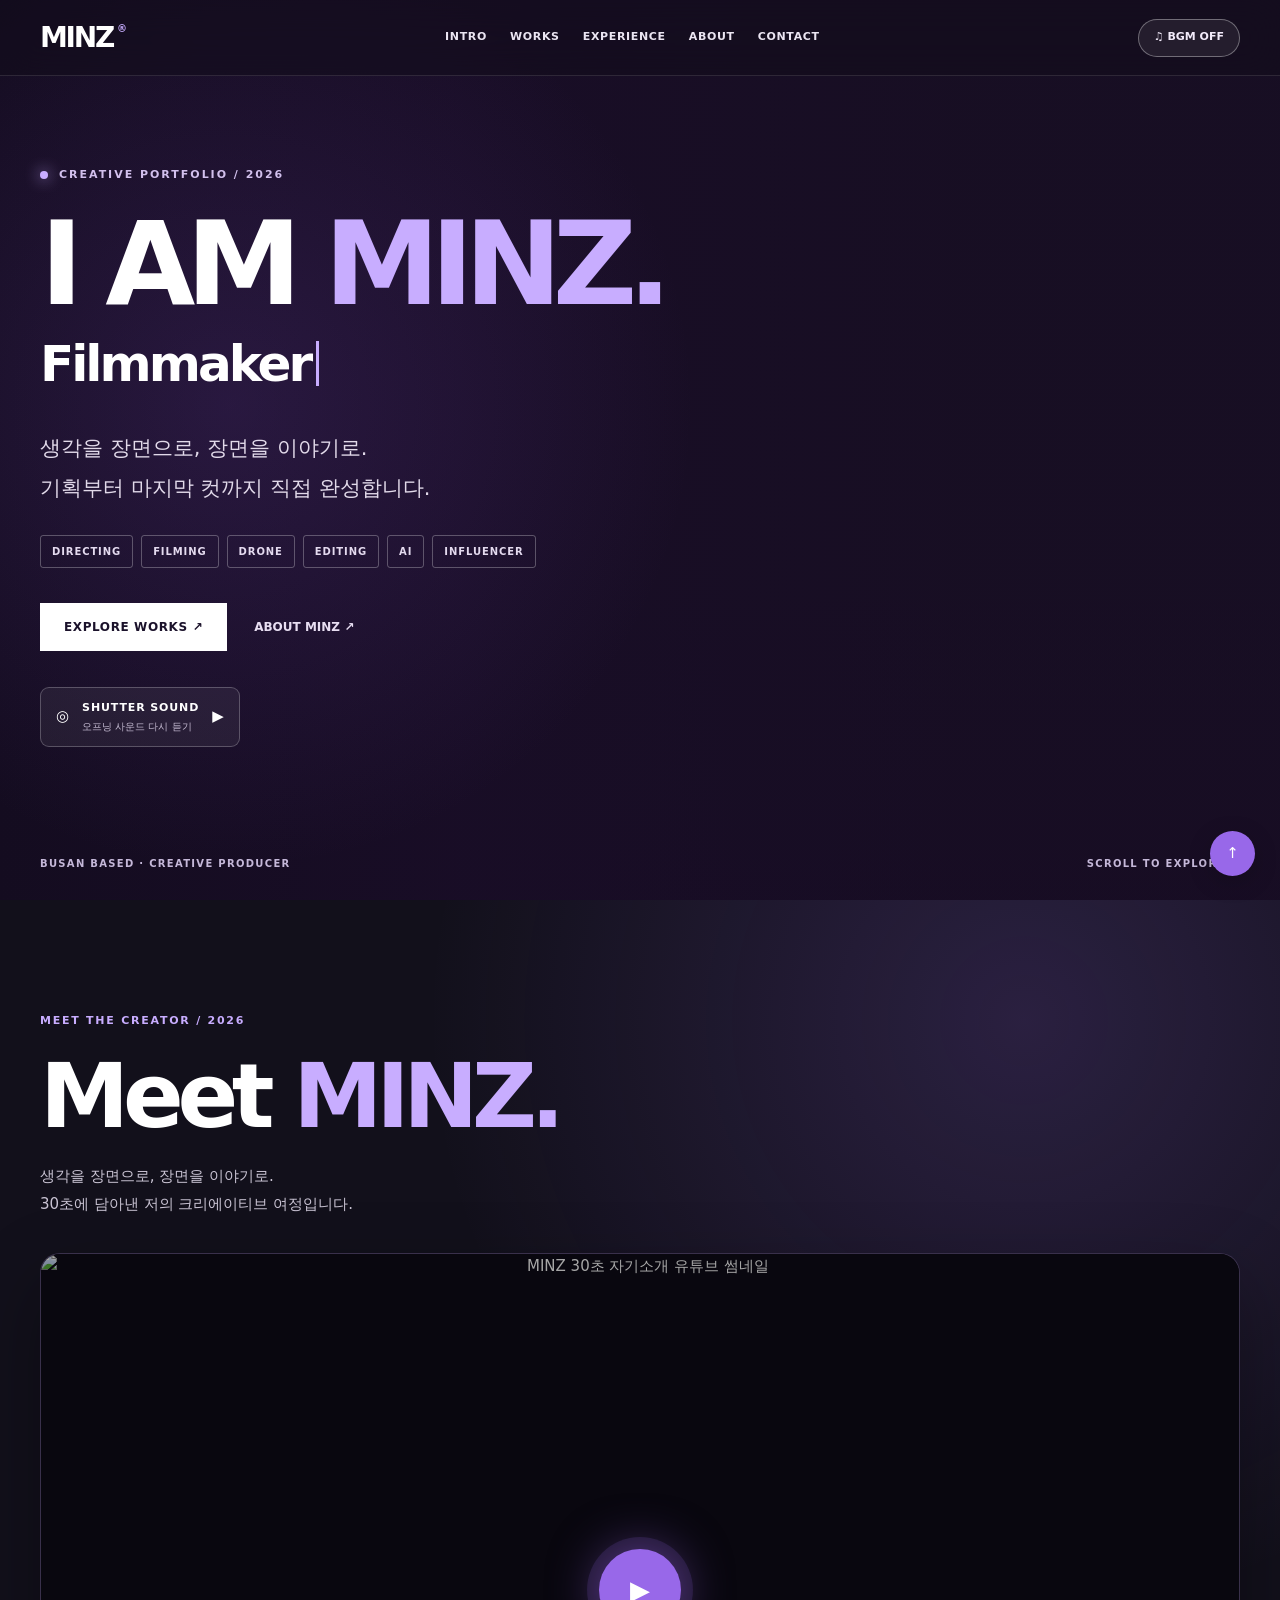
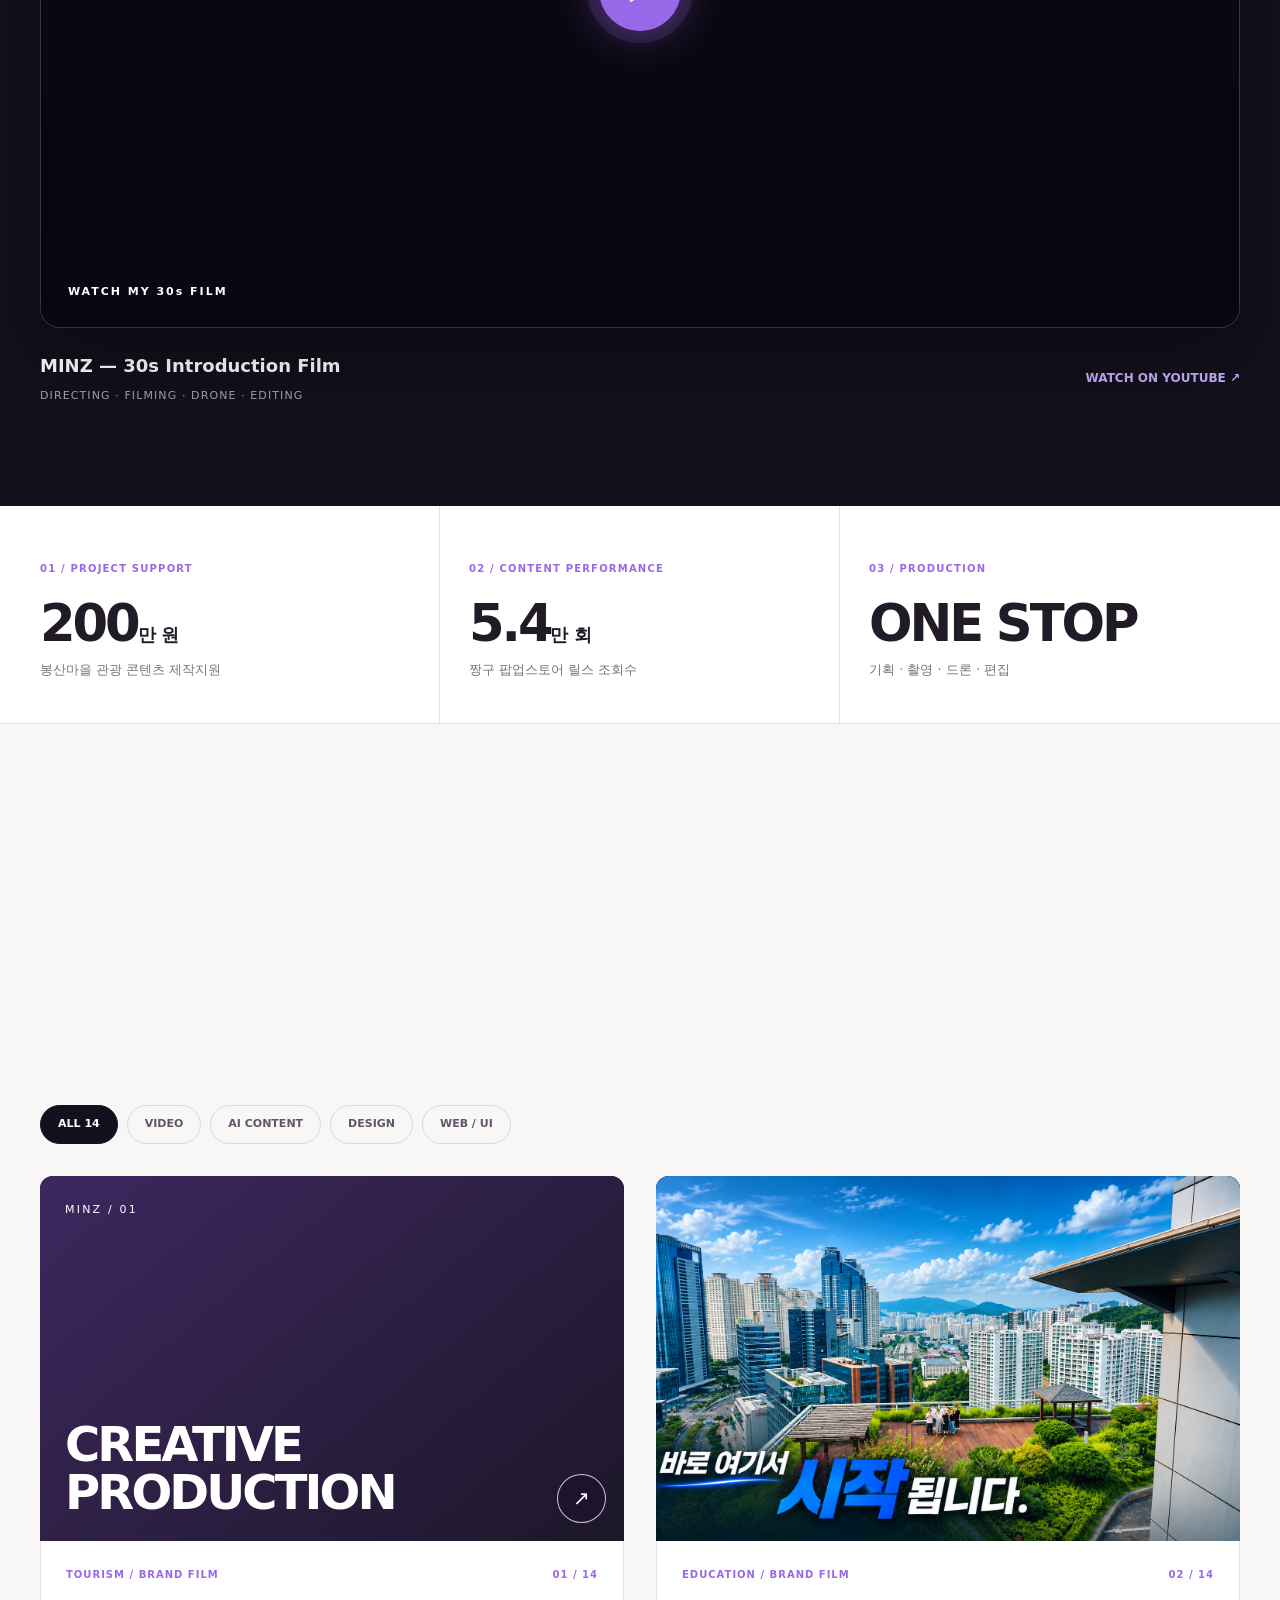
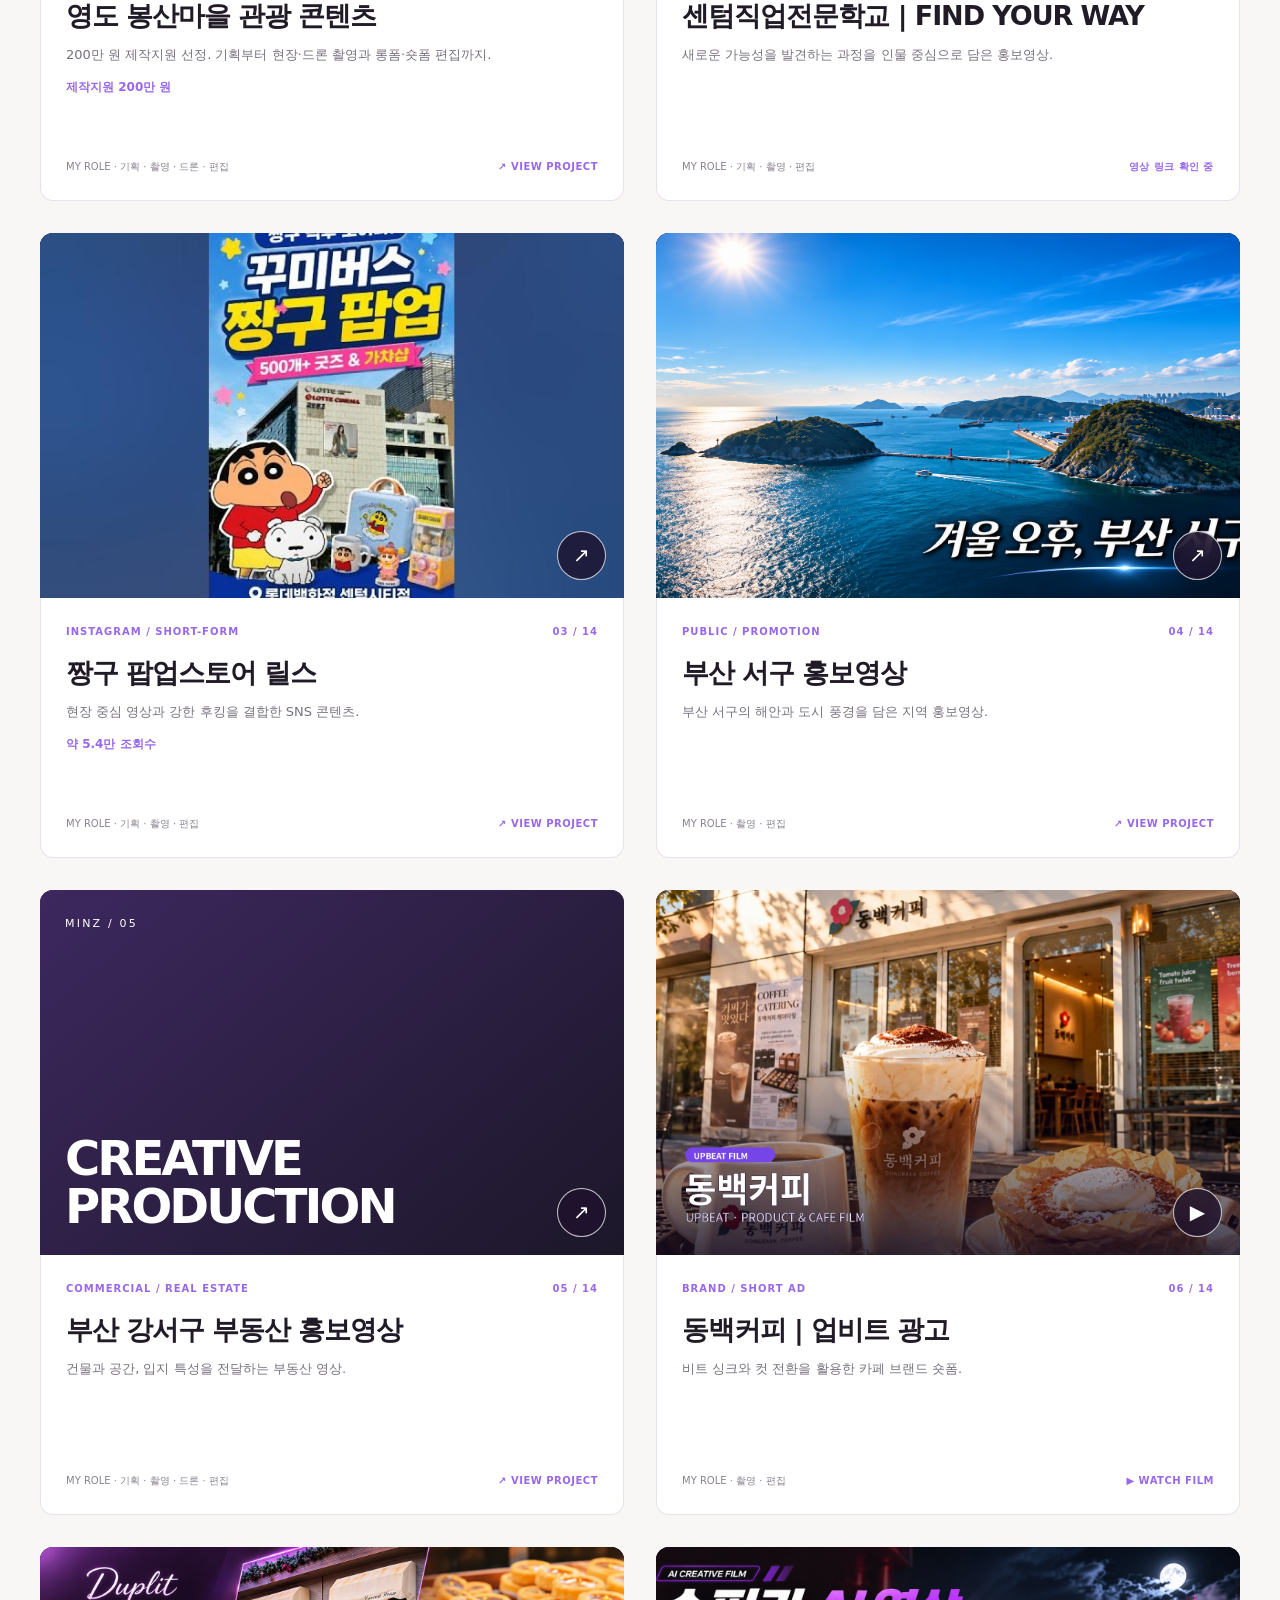
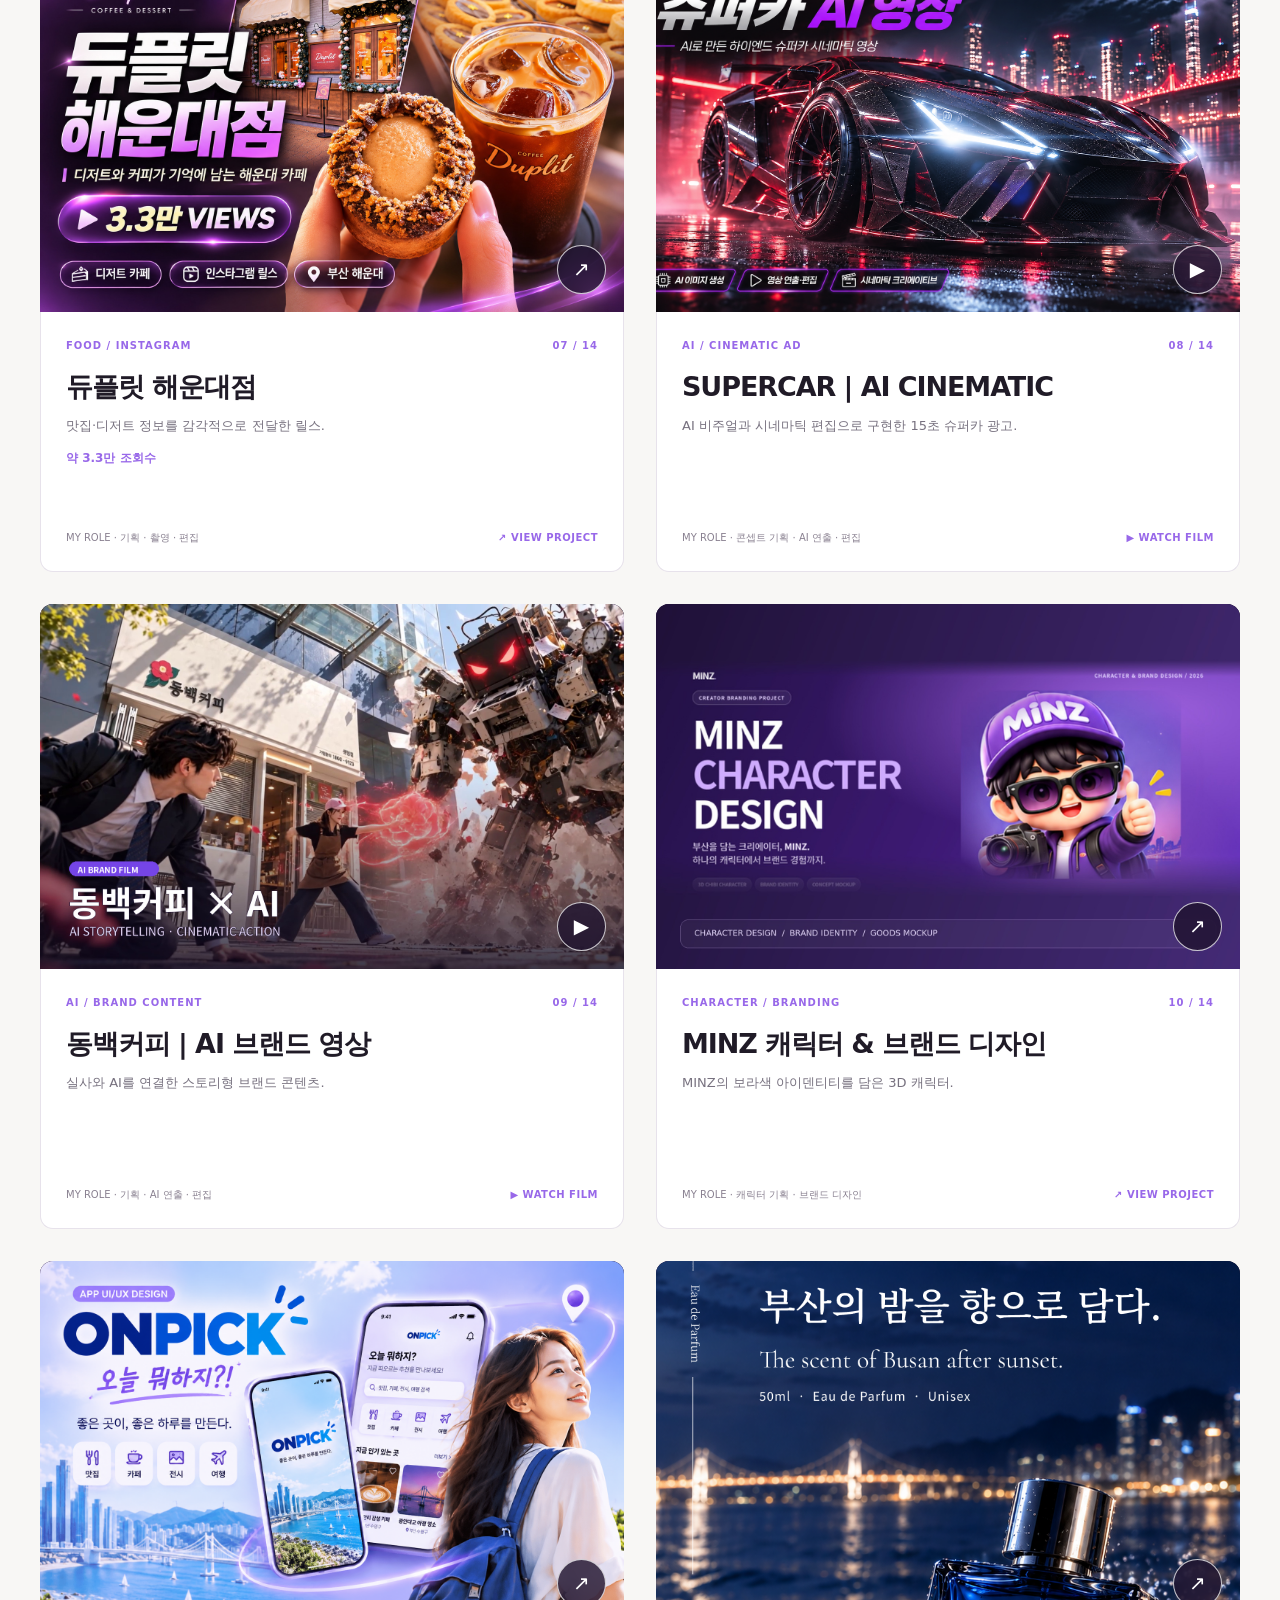
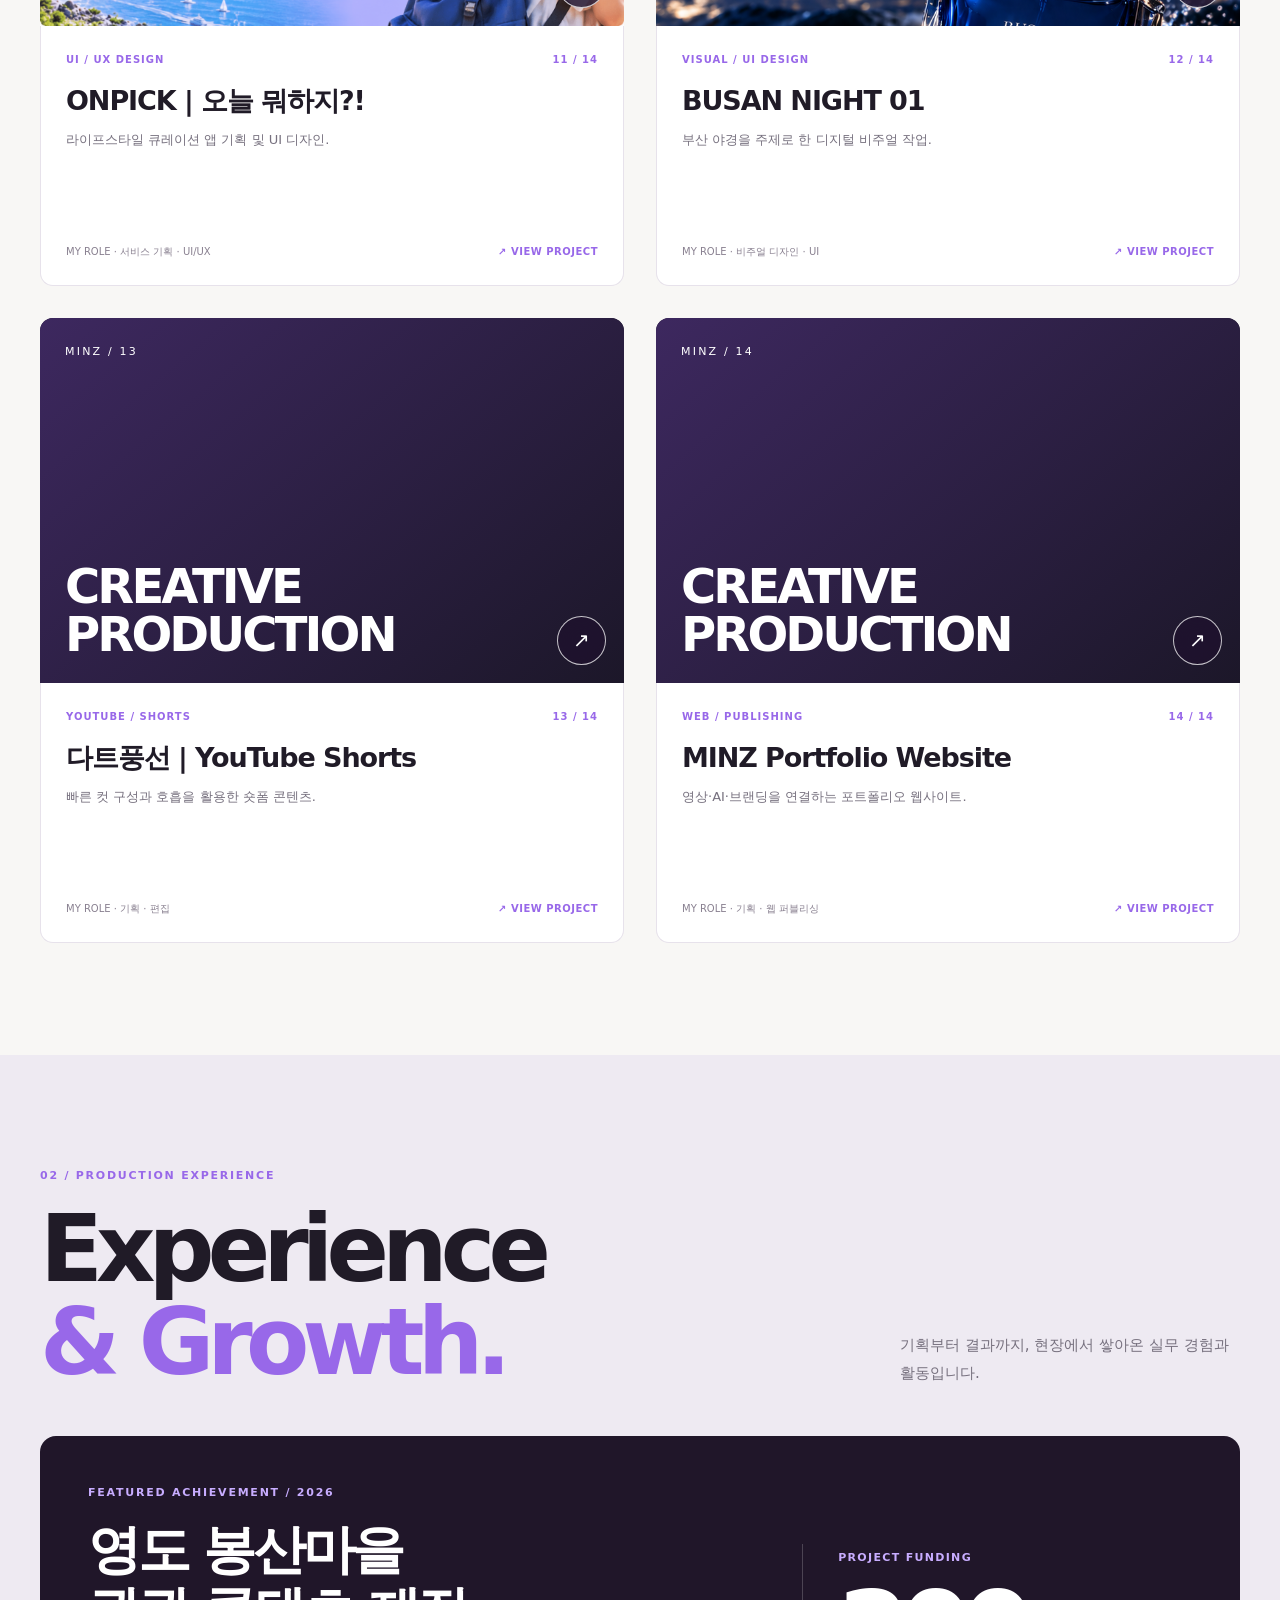
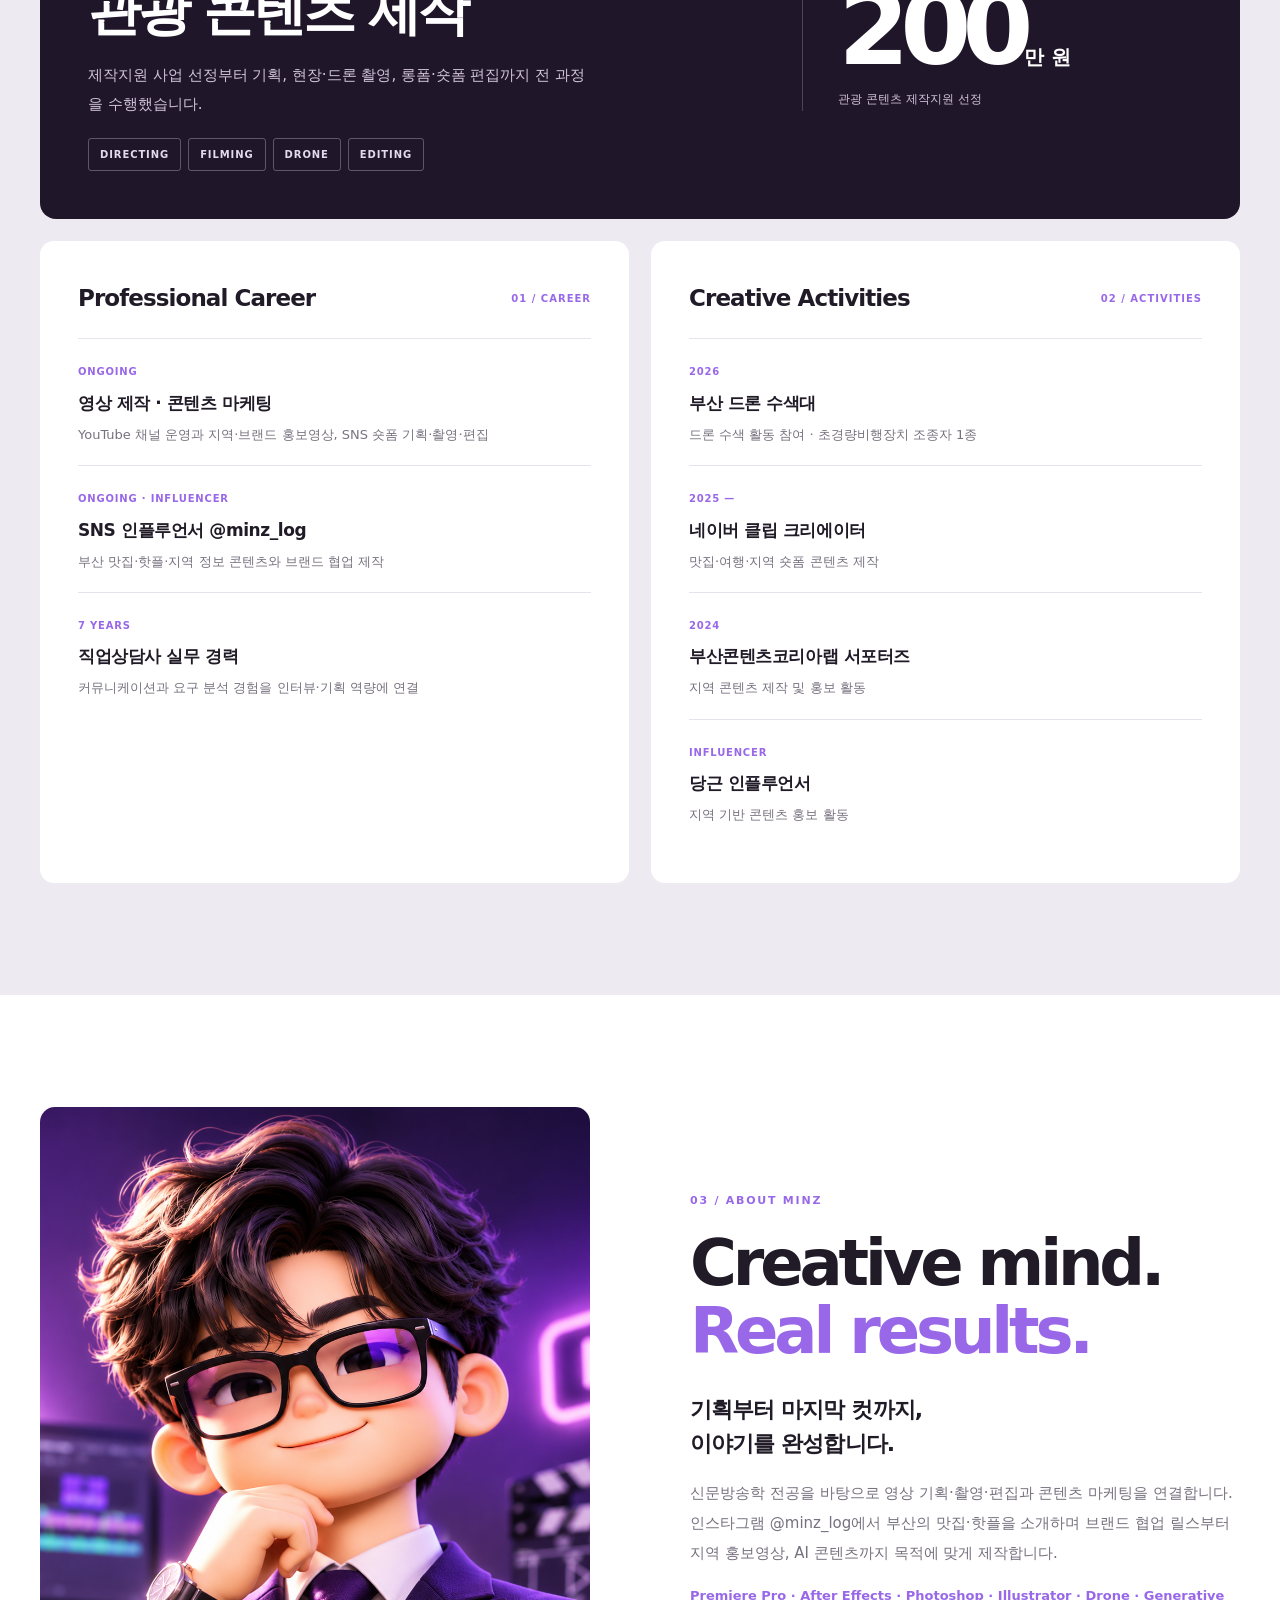
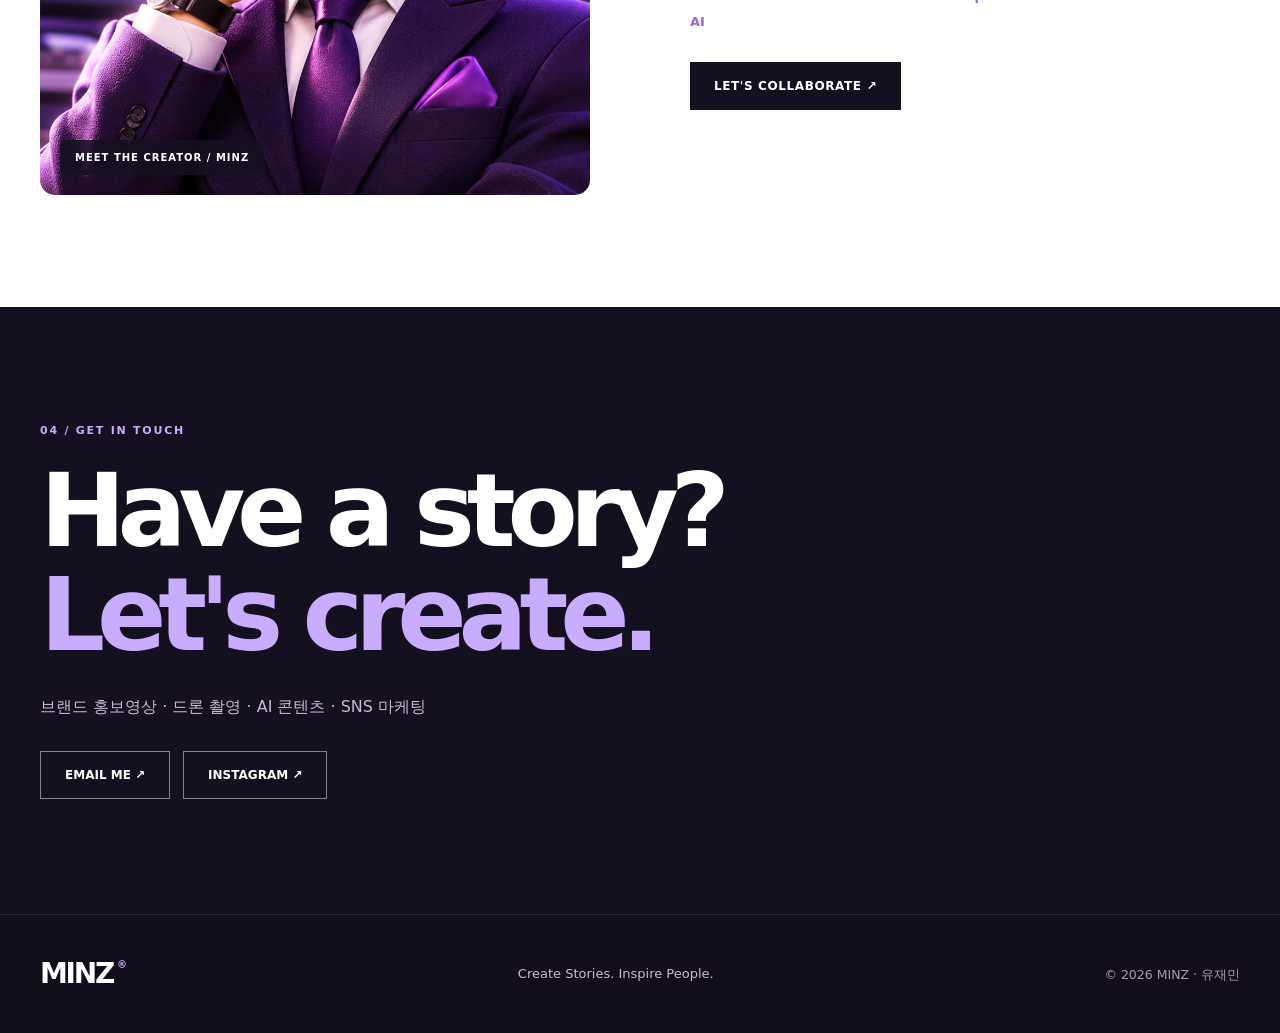
==== index.html @ a6552cdf "up" ====
<!doctype html>
<html lang="ko">
<head>
  <meta charset="utf-8">
  <meta name="viewport" content="width=device-width,initial-scale=1">
  <meta name="theme-color" content="#15101f">
  <meta name="description" content="MINZ 유재민 | 영상 기획·촬영·드론·편집·AI·콘텐츠 마케팅 포트폴리오">
  <meta property="og:title" content="MINZ | Creative Portfolio">
  <meta property="og:description" content="Create Stories. Inspire People. 영상 크리에이터 MINZ의 작품과 경험">
  <title>MINZ | Creative Portfolio</title>
  <link rel="icon" href="assets/img/lastfavicon.png">
  <link rel="preconnect" href="https://cdn.jsdelivr.net">
  <link rel="stylesheet" href="https://cdn.jsdelivr.net/gh/orioncactus/pretendard/dist/web/variable/pretendardvariable.css">
  <link rel="stylesheet" href="assets/css/main.css?v=20261117-3">
</head>
<body>
  <header class="header" id="header">
    <div class="container nav-layout">
      <a href="#home" class="logo" aria-label="MINZ 홈">MINZ<span>®</span></a>
      <nav class="nav" id="nav" aria-label="주 메뉴">
        <a href="#minz-intro">INTRO</a><a href="#works">WORKS</a><a href="#experience">EXPERIENCE</a><a href="#about">ABOUT</a><a href="#contact">CONTACT</a>
      </nav>
      <div class="header-actions">
        <button class="bgm-btn" id="bgmBtn" type="button" aria-pressed="false">♫ BGM OFF</button>
        <button class="menu-btn" id="menuBtn" aria-controls="nav" aria-expanded="false" aria-label="메뉴 열기" type="button">☰</button>
      </div>
    </div>
  </header>
  <audio id="siteBgm" src="assets/audio/focus-click.mp3" loop preload="none"></audio>
  <div id="toast" class="toast" role="status" aria-live="polite"></div>
  <main>
    <section id="home" class="hero">
      <video class="hero-video" id="heroVideo" autoplay muted loop playsinline preload="metadata" aria-hidden="true"><source src="assets/img/MINZ_hero_shutter.mp4" type="video/mp4"></video>
      <div class="hero-overlay" aria-hidden="true"></div>
      <div class="container hero-layout">
        <div class="hero-content">
          <p class="hero-kicker"><span class="signal-dot"></span> CREATIVE PORTFOLIO / 2026</p>
          <h1 class="hero-title">I AM <em>MINZ.</em><span class="typing-line"><span id="typingText">Creator.</span><span class="cursor" aria-hidden="true"></span></span></h1>
          <p class="hero-description">생각을 장면으로, 장면을 이야기로.<br>기획부터 마지막 컷까지 직접 완성합니다.</p>
          <div class="hero-services"><span>DIRECTING</span><span>FILMING</span><span>DRONE</span><span>EDITING</span><span>AI</span><span>INFLUENCER</span></div>
          <div class="hero-actions"><a class="button button-white" href="#works">EXPLORE WORKS ↗</a><a class="hero-link" href="#about">ABOUT MINZ ↗</a></div>
          <button type="button" id="shutterListenBtn" class="shutter-control"><span aria-hidden="true">◎</span><span><strong>SHUTTER SOUND</strong><small>오프닝 사운드 다시 듣기</small></span><span aria-hidden="true">▶</span></button>
        </div>
      </div>
      <div class="container hero-footer"><span>BUSAN BASED · CREATIVE PRODUCER</span><a href="#minz-intro">SCROLL TO EXPLORE ↓</a></div>
    </section>

    <section id="minz-intro" class="minz-intro" aria-labelledby="introTitle">
      <div class="container">
        <div class="intro-head reveal"><p class="kicker">MEET THE CREATOR / 2026</p><h2 id="introTitle">Meet <em>MINZ.</em></h2><p>생각을 장면으로, 장면을 이야기로.<br>30초에 담아낸 저의 크리에이티브 여정입니다.</p></div>
        <div class="intro-player reveal" id="introPlayer">
          <button type="button" id="introPlay" class="intro-cover" aria-label="MINZ 30초 자기소개 영상 재생">
            <img src="https://img.youtube.com/vi/jJtmsYwahRo/maxresdefault.jpg" data-fallback="https://img.youtube.com/vi/jJtmsYwahRo/hqdefault.jpg" alt="MINZ 30초 자기소개 유튜브 썸네일" loading="lazy">
            <span class="intro-play" aria-hidden="true">▶</span><span class="intro-watch">WATCH MY 30s FILM</span>
          </button>
          <button type="button" id="introClose" class="intro-close" hidden>✕ 닫기</button>
        </div>
        <div class="intro-bottom"><div><strong>MINZ — 30s Introduction Film</strong><p>DIRECTING · FILMING · DRONE · EDITING</p></div><a href="https://youtu.be/jJtmsYwahRo" target="_blank" rel="noopener noreferrer">WATCH ON YOUTUBE ↗</a></div>
      </div>
    </section>

    <section class="proof-section" aria-label="주요 성과"><div class="container proof-grid">
      <div class="proof-item"><small>01 / PROJECT SUPPORT</small><strong>200<span>만 원</span></strong><p>봉산마을 관광 콘텐츠 제작지원</p></div>
      <div class="proof-item"><small>02 / CONTENT PERFORMANCE</small><strong>5.4<span>만 회</span></strong><p>짱구 팝업스토어 릴스 조회수</p></div>
      <div class="proof-item"><small>03 / PRODUCTION</small><strong>ONE STOP</strong><p>기획 · 촬영 · 드론 · 편집</p></div>
    </div></section>

    <section id="works" class="section works-section"><div class="container">
      <div class="section-heading reveal"><div><p class="kicker">01 / SELECTED PROJECTS</p><h2 class="section-title">Selected<br><em>Works.</em></h2></div><p class="section-description">아이디어를 실행 가능한 결과로.<br>실제 프로젝트와 콘텐츠 성과를 보여줍니다.</p></div>
      <div class="filters" role="group" aria-label="작품 카테고리"><button class="filter active" data-filter="all" aria-pressed="true">ALL <span id="workCount">14</span></button><button class="filter" data-filter="video" aria-pressed="false">VIDEO</button><button class="filter" data-filter="ai" aria-pressed="false">AI CONTENT</button><button class="filter" data-filter="design" aria-pressed="false">DESIGN</button><button class="filter" data-filter="web" aria-pressed="false">WEB / UI</button></div>
      <div class="works-grid" id="worksGrid"></div>
    </div></section>

    <section id="experience" class="section experience-section"><div class="container">
      <div class="section-heading reveal"><div><p class="kicker">02 / PRODUCTION EXPERIENCE</p><h2 class="section-title">Experience<br><em>& Growth.</em></h2></div><p class="section-description">기획부터 결과까지, 현장에서 쌓아온 실무 경험과 활동입니다.</p></div>
      <article class="experience-feature reveal"><div><p class="kicker">FEATURED ACHIEVEMENT / 2026</p><h3>영도 봉산마을<br>관광 콘텐츠 제작</h3><p>제작지원 사업 선정부터 기획, 현장·드론 촬영, 롱폼·숏폼 편집까지 전 과정을 수행했습니다.</p><div class="tags"><span>DIRECTING</span><span>FILMING</span><span>DRONE</span><span>EDITING</span></div></div><div class="experience-number"><small>PROJECT FUNDING</small><strong>200<em>만 원</em></strong><p>관광 콘텐츠 제작지원 선정</p></div></article>
      <div class="experience-grid">
        <section class="experience-panel reveal"><h3>Professional Career <span>01 / CAREER</span></h3><div class="timeline-item"><small>ONGOING</small><h4>영상 제작 · 콘텐츠 마케팅</h4><p>YouTube 채널 운영과 지역·브랜드 홍보영상, SNS 숏폼 기획·촬영·편집</p></div><div class="timeline-item"><small>ONGOING · INFLUENCER</small><h4>SNS 인플루언서 @minz_log</h4><p>부산 맛집·핫플·지역 정보 콘텐츠와 브랜드 협업 제작</p></div><div class="timeline-item"><small>7 YEARS</small><h4>직업상담사 실무 경력</h4><p>커뮤니케이션과 요구 분석 경험을 인터뷰·기획 역량에 연결</p></div></section>
        <section class="experience-panel reveal"><h3>Creative Activities <span>02 / ACTIVITIES</span></h3><div class="timeline-item"><small>2026</small><h4>부산 드론 수색대</h4><p>드론 수색 활동 참여 · 초경량비행장치 조종자 1종</p></div><div class="timeline-item"><small>2025 —</small><h4>네이버 클립 크리에이터</h4><p>맛집·여행·지역 숏폼 콘텐츠 제작</p></div><div class="timeline-item"><small>2024</small><h4>부산콘텐츠코리아랩 서포터즈</h4><p>지역 콘텐츠 제작 및 홍보 활동</p></div><div class="timeline-item"><small>INFLUENCER</small><h4>당근 인플루언서</h4><p>지역 기반 콘텐츠 홍보 활동</p></div></section>
      </div>
    </div></section>

    <section id="about" class="section about-section"><div class="container about-grid">
      <div class="about-image reveal"><img src="assets/img/minz-profile.png" alt="MINZ 크리에이터 프로필" loading="lazy"><span>MEET THE CREATOR / MINZ</span></div>
      <div class="about-copy reveal"><p class="kicker">03 / ABOUT MINZ</p><h2>Creative mind.<br><em>Real results.</em></h2><h3>기획부터 마지막 컷까지,<br>이야기를 완성합니다.</h3><p>신문방송학 전공을 바탕으로 영상 기획·촬영·편집과 콘텐츠 마케팅을 연결합니다. 인스타그램 @minz_log에서 부산의 맛집·핫플을 소개하며 브랜드 협업 릴스부터 지역 홍보영상, AI 콘텐츠까지 목적에 맞게 제작합니다.</p><p class="skills">Premiere Pro · After Effects · Photoshop · Illustrator · Drone · Generative AI</p><a class="button button-dark" href="#contact">LET'S COLLABORATE ↗</a></div>
    </div></section>

    <section id="contact" class="contact-section"><div class="container"><p class="kicker">04 / GET IN TOUCH</p><h2>Have a story?<br><em>Let's create.</em></h2><p>브랜드 홍보영상 · 드론 촬영 · AI 콘텐츠 · SNS 마케팅</p><div class="contact-links"><a href="mailto:jakeminz@gmail.com">EMAIL ME ↗</a><a href="https://www.instagram.com/minz_log/" target="_blank" rel="noopener noreferrer">INSTAGRAM ↗</a></div></div></section>
  </main>
  <footer class="footer"><div class="container footer-inner"><a href="#home" class="logo">MINZ<span>®</span></a><p>Create Stories. Inspire People.</p><small>© 2026 MINZ · 유재민</small></div></footer>
  <a href="#home" class="back-top" aria-label="맨 위로 이동">↑</a>
  <dialog id="videoDialog" class="video-dialog" aria-label="프로젝트 영상"><div class="dialog-head"><span>MINZ · PROJECT FILM</span><button id="closeDialog" type="button" aria-label="영상 닫기">✕</button></div><div id="dialogPlayer" class="dialog-player"></div></dialog>

<script>
(() => {
  'use strict';
  const $ = sel => document.querySelector(sel);
  const $$ = sel => Array.from(document.querySelectorAll(sel));
  const YT = 'https://i.ytimg.com/vi/';
  const IMG = 'assets/img/thumbnails/';
  const projects = [
    {cat:'video',type:'TOURISM / BRAND FILM',title:'영도 봉산마을 관광 콘텐츠',desc:'200만 원 제작지원 선정. 기획부터 현장·드론 촬영과 롱폼·숏폼 편집까지.',result:'제작지원 200만 원',role:'기획 · 촬영 · 드론 · 편집',images:[YT+'WOeKcOesYJQ/hqdefault.jpg'],url:'https://youtu.be/WOeKcOesYJQ'},
    {cat:'video',type:'EDUCATION / BRAND FILM',title:'센텀직업전문학교 | FIND YOUR WAY',desc:'새로운 가능성을 발견하는 과정을 인물 중심으로 담은 홍보영상.',role:'기획 · 촬영 · 편집',images:[IMG+'도심 옥상정원에서 시작됩니다.png',IMG+'도심 옥상정원에서 시작됩니다.jpg'],note:'영상 링크 확인 중'},
    {cat:'video',type:'INSTAGRAM / SHORT-FORM',title:'짱구 팝업스토어 릴스',desc:'현장 중심 영상과 강한 후킹을 결합한 SNS 콘텐츠.',result:'약 5.4만 조회수',role:'기획 · 촬영 · 편집',images:[IMG+'shinchan-reel-thumb.jpg',IMG+'shinchan-reel-thumb.png'],url:'https://www.instagram.com/minz_log/'},
    {cat:'video',type:'PUBLIC / PROMOTION',title:'부산 서구 홍보영상',desc:'부산 서구의 해안과 도시 풍경을 담은 지역 홍보영상.',role:'촬영 · 편집',images:[IMG+'겨울 오후, 부산 서구 해안 풍경.png',IMG+'겨울 오후, 부산 서구 해안 풍경.jpg',YT+'nzCwQBsn9zk/hqdefault.jpg'],url:'https://youtu.be/nzCwQBsn9zk'},
    {cat:'video',type:'COMMERCIAL / REAL ESTATE',title:'부산 강서구 부동산 홍보영상',desc:'건물과 공간, 입지 특성을 전달하는 부동산 영상.',role:'기획 · 촬영 · 드론 · 편집',images:[YT+'Zh1_TzhbqMY/hqdefault.jpg'],url:'https://youtu.be/Zh1_TzhbqMY'},
    {cat:'video',type:'BRAND / SHORT AD',title:'동백커피 | 업비트 광고',desc:'비트 싱크와 컷 전환을 활용한 카페 브랜드 숏폼.',role:'촬영 · 편집',images:[IMG+'dongbaek-upbeat-thumb.jpg',IMG+'dongbaek-upbeat-thumb.png'],video:'assets/img/video/동백커피 업비트 최종mp4.mp4'},
    {cat:'video',type:'FOOD / INSTAGRAM',title:'듀플릿 해운대점',desc:'맛집·디저트 정보를 감각적으로 전달한 릴스.',result:'약 3.3만 조회수',role:'기획 · 촬영 · 편집',images:[IMG+'duplit-thumb.jpg',IMG+'duplit-thumb.png'],url:'https://www.instagram.com/reel/DcKYiCbyROM/'},
    {cat:'ai',type:'AI / CINEMATIC AD',title:'SUPERCAR | AI CINEMATIC',desc:'AI 비주얼과 시네마틱 편집으로 구현한 15초 슈퍼카 광고.',role:'콘셉트 기획 · AI 연출 · 편집',images:[IMG+'네온 시티의 AI 슈퍼카 시네마틱.png',IMG+'네온 시티의 AI 슈퍼카 시네마틱.jpg'],video:'assets/img/video/20261030슈퍼카_수정01.mp4'},
    {cat:'ai',type:'AI / BRAND CONTENT',title:'동백커피 | AI 브랜드 영상',desc:'실사와 AI를 연결한 스토리형 브랜드 콘텐츠.',role:'기획 · AI 연출 · 편집',images:[IMG+'dongbaek-ai-thumb.jpg',IMG+'dongbaek-ai-thumb.png'],video:'assets/img/video/동백커피 AI 최종.mp4'},
    {cat:'design',type:'CHARACTER / BRANDING',title:'MINZ 캐릭터 & 브랜드 디자인',desc:'MINZ의 보라색 아이덴티티를 담은 3D 캐릭터.',role:'캐릭터 기획 · 브랜드 디자인',images:[IMG+'minz-character-thumbnail.jpg',IMG+'minz-character-thumbnail.png'],url:'assets/img/minz-character-case-study.png'},
    {cat:'design web',type:'UI / UX DESIGN',title:'ONPICK | 오늘 뭐하지?!',desc:'라이프스타일 큐레이션 앱 기획 및 UI 디자인.',role:'서비스 기획 · UI/UX',images:[IMG+'onpick-thumbnail-b.png',IMG+'onpick-thumbnail-2.png'],url:'https://www.figma.com/proto/Ou2MiTEvkYQSkR5TikJLqg?node-id=324-2062&starting-point-node-id=324%3A2062'},
    {cat:'design web',type:'VISUAL / UI DESIGN',title:'BUSAN NIGHT 01',desc:'부산 야경을 주제로 한 디지털 비주얼 작업.',role:'비주얼 디자인 · UI',images:[IMG+'busan-night-thumbnail.png'],url:'https://www.figma.com/design/Ou2MiTEvkYQSkR5TikJLqg?node-id=183-191'},
    {cat:'video',type:'YOUTUBE / SHORTS',title:'다트풍선 | YouTube Shorts',desc:'빠른 컷 구성과 호흡을 활용한 숏폼 콘텐츠.',role:'기획 · 편집',images:[YT+'CoOvsYrYGBA/hqdefault.jpg'],url:'https://www.youtube.com/shorts/CoOvsYrYGBA'},
    {cat:'web',type:'WEB / PUBLISHING',title:'MINZ Portfolio Website',desc:'영상·AI·브랜딩을 연결하는 포트폴리오 웹사이트.',role:'기획 · 웹 퍼블리싱',images:[],url:'https://github.com/minzlog777/MINZ_Portfolio_001'}
  ];
  const esc = value => String(value ?? '').replace(/[&<>"']/g, c => ({'&':'&amp;','<':'&lt;','>':'&gt;','"':'&quot;',"'":'&#39;'}[c]));
  const toast = $('#toast'); let toastTimer;
  function notify(message) {toast.textContent=message;toast.classList.add('show');clearTimeout(toastTimer);toastTimer=setTimeout(()=>toast.classList.remove('show'),3500);}
  const grid = $('#worksGrid');
  $('#workCount').textContent = projects.length;
  projects.forEach((p,i) => {
    const el = document.createElement('article'); el.className='project reveal'; el.dataset.category=p.cat;
    const num=String(i+1).padStart(2,'0');
    const media = p.images.length ? `<img src="${esc(p.images[0])}" data-fallbacks="${esc(p.images.slice(1).join('|'))}" alt="${esc(p.title)} 썸네일" loading="lazy">` : '';
    const action = p.video ? `<button type="button" class="project-action" data-video="${esc(p.video)}" aria-label="${esc(p.title)} 재생">▶</button>` : p.url ? `<a class="project-action" target="_blank" rel="noopener noreferrer" href="${esc(p.url)}" aria-label="${esc(p.title)} 열기">↗</a>` : '';
    el.innerHTML=`<div class="project-media"><div class="project-placeholder"><small>MINZ / ${num}</small><strong>CREATIVE<br>PRODUCTION</strong></div>${media}${action}</div><div class="project-content"><div class="project-meta"><span>${esc(p.type)}</span><span>${num} / ${projects.length}</span></div><h3>${esc(p.title)}</h3><p>${esc(p.desc)}</p>${p.result?`<strong class="project-result">${esc(p.result)}</strong>`:''}<div class="project-foot"><small>MY ROLE · ${esc(p.role)}</small><b>${p.video?'▶ WATCH FILM':p.url?'↗ VIEW PROJECT':esc(p.note||'PROJECT')}</b></div></div>`;
    const image=el.querySelector('img');
    if (image) image.addEventListener('error',()=>{const left=(image.dataset.fallbacks||'').split('|').filter(Boolean);if(left.length){image.src=left.shift();image.dataset.fallbacks=left.join('|');} else image.remove();});
    const mediaEl=el.querySelector('.project-media');mediaEl.addEventListener('click',e=>{if(e.target.closest('button,a'))return;mediaEl.querySelector('.project-action')?.click();});
    grid.appendChild(el);
  });
  $$('.filter').forEach(button=>button.addEventListener('click',()=>{
    $$('.filter').forEach(b=>{const active=b===button;b.classList.toggle('active',active);b.setAttribute('aria-pressed',String(active));});
    $$('.project').forEach(card=>card.hidden=button.dataset.filter!=='all'&&!card.dataset.category.split(' ').includes(button.dataset.filter));
  }));

  const bgm=$('#siteBgm'), bgmBtn=$('#bgmBtn'),dialog=$('#videoDialog'),dialogPlayer=$('#dialogPlayer');
  let bgmEnabled=false,introPlaying=false,localVideoPlaying=false,bgmRequest=0;
  bgm.volume=0.18;
  function bgmBlocked(){return !bgmEnabled||introPlaying||localVideoPlaying||document.hidden||!document.hasFocus();}
  function updateBgm(){bgmBtn.textContent=bgmEnabled?'♫ BGM ON':'♫ BGM OFF';bgmBtn.classList.toggle('active',bgmEnabled);bgmBtn.setAttribute('aria-pressed',String(bgmEnabled));}
  async function syncBgm(){const request=++bgmRequest;if(bgmBlocked()){bgm.pause();return;}try{await bgm.play();if(request!==bgmRequest||bgmBlocked())bgm.pause();}catch(error){bgmEnabled=false;updateBgm();notify('BGM 파일을 확인해주세요.');console.warn(error);}}
  bgmBtn.addEventListener('click',()=>{bgmEnabled=!bgmEnabled;updateBgm();syncBgm();});
  document.addEventListener('visibilitychange',syncBgm);window.addEventListener('focus',syncBgm);window.addEventListener('blur',()=>bgm.pause());
  bgm.addEventListener('error',()=>{if(bgmEnabled){bgmEnabled=false;updateBgm();notify('BGM을 불러오지 못했습니다.');}});

  // 셔터 효과음은 BGM과 독립된 별도 오디오입니다.
  const shutter=new Audio('assets/audio/minz-camera.mp3');shutter.volume=0.65;shutter.preload='auto';
  const shutterButton=$('#shutterListenBtn');let previousVolume=null;
  const finishShutter=()=>{shutterButton.classList.remove('is-playing');if(previousVolume!==null){bgm.volume=previousVolume;previousVolume=null;}};
  shutter.addEventListener('ended',finishShutter);shutter.addEventListener('error',finishShutter);
  shutterButton.addEventListener('click',()=>{const hero=$('#heroVideo');if(hero){try{hero.currentTime=0;hero.play().catch(()=>{});}catch(e){console.warn(e);}}shutter.pause();shutter.currentTime=0;if(!bgm.paused&&previousVolume===null){previousVolume=bgm.volume;bgm.volume=.04;}shutterButton.classList.add('is-playing');shutter.play().catch(()=>{finishShutter();notify('셔터음 파일을 확인해주세요.');});});

  // 30초 자기소개 영상
  const introPlayer=$('#introPlayer'),introCover=$('#introPlay'),introClose=$('#introClose');
  const introThumb=introCover.querySelector('img');introThumb.addEventListener('error',()=>{if(introThumb.dataset.fallback){introThumb.src=introThumb.dataset.fallback;introThumb.dataset.fallback='';}});
  function closeIntro(){if(!introPlaying)return;introPlayer.querySelector('iframe')?.remove();introPlaying=false;introCover.hidden=false;introClose.hidden=true;syncBgm();}
  introCover.addEventListener('click',()=>{if(introPlaying)return;if(dialog.open)dialog.close();introPlaying=true;syncBgm();const frame=document.createElement('iframe');frame.title='MINZ 30초 자기소개 영상';frame.src='https://www.youtube-nocookie.com/embed/jJtmsYwahRo?autoplay=1&playsinline=1';frame.allow='autoplay; encrypted-media; picture-in-picture; web-share';frame.allowFullscreen=true;introPlayer.append(frame);introCover.hidden=true;introClose.hidden=false;});
  introClose.addEventListener('click',closeIntro);

  // MP4 작품 팝업
  grid.addEventListener('click',async e=>{const button=e.target.closest('[data-video]');if(!button)return;closeIntro();const video=document.createElement('video');video.src=button.dataset.video;video.controls=true;video.playsInline=true;video.preload='metadata';video.setAttribute('controlsList','nodownload');dialogPlayer.replaceChildren(video);localVideoPlaying=true;syncBgm();if(!dialog.open)dialog.showModal();try{await video.play();}catch(err){notify('영상 파일 경로 및 형식을 확인해주세요.');console.warn(err);}});
  $('#closeDialog').addEventListener('click',()=>dialog.close());
  dialog.addEventListener('click',e=>{if(e.target===dialog)dialog.close();});
  dialog.addEventListener('close',()=>{const video=dialogPlayer.querySelector('video');if(video){video.pause();video.removeAttribute('src');video.load();}dialogPlayer.replaceChildren();localVideoPlaying=false;syncBgm();});
  $$('.project-media a[target="_blank"]').forEach(link=>link.addEventListener('click',()=>bgm.pause()));

  // 메뉴 · 타이핑 · 스크롤 효과
  const menu=$('#menuBtn'),nav=$('#nav');menu.addEventListener('click',()=>{const opened=nav.classList.toggle('open');menu.setAttribute('aria-expanded',String(opened));menu.setAttribute('aria-label',opened?'메뉴 닫기':'메뉴 열기');});
  $$('#nav a').forEach(link=>link.addEventListener('click',()=>{nav.classList.remove('open');menu.setAttribute('aria-expanded','false');}));
  const typing=$('#typingText'),phrases=['Creator.','Filmmaker.','Editor.','Storyteller.'];
  if(!matchMedia('(prefers-reduced-motion: reduce)').matches){let word=0,pos=phrases[0].length,erase=true;function type(){const current=phrases[word];if(erase){pos--;typing.textContent=current.slice(0,Math.max(0,pos));if(pos<=0){word=(word+1)%phrases.length;erase=false;setTimeout(type,450);return;}}else{pos++;typing.textContent=phrases[word].slice(0,pos);if(pos>=phrases[word].length){erase=true;setTimeout(type,1700);return;}}setTimeout(type,erase?65:110);}setTimeout(type,2100);}
  const observer=new IntersectionObserver(entries=>entries.forEach(entry=>{if(entry.isIntersecting){entry.target.classList.add('visible');observer.unobserve(entry.target);}}),{threshold:.08});$$('.reveal').forEach(el=>observer.observe(el));
  const header=$('#header');const scroll=()=>header.classList.toggle('scrolled',scrollY>30);addEventListener('scroll',scroll,{passive:true});scroll();
})();
</script>
</body>
</html>
---- assets/css/main.css ----
/* MINZ Creative Portfolio · 2026 / main.css */
:root{--dark:#15101f;--dark2:#21182e;--purple:#9868e9;--lav:#c8adff;--paper:#f8f7f5;--ink:#201b27;--muted:#77717f;--rule:#e7e2eb;--font:'Pretendard Variable',Pretendard,system-ui,-apple-system,'Segoe UI',sans-serif}
*,*::before,*::after{box-sizing:border-box}html{scroll-behavior:smooth;scroll-padding-top:85px}body{margin:0;background:var(--paper);color:var(--ink);font:15px/1.7 var(--font);-webkit-font-smoothing:antialiased;overflow-x:hidden}a{color:inherit;text-decoration:none}button{font:inherit;cursor:pointer}img,video{max-width:100%;display:block}[hidden]{display:none!important}button:focus-visible,a:focus-visible{outline:2px solid var(--lav);outline-offset:4px}.container{width:min(1220px,calc(100% - 80px));margin:auto}.section{padding:112px 0}.kicker{font-size:11px;font-weight:850;letter-spacing:.16em;color:var(--purple);margin:0 0 18px}.section-heading{display:flex;align-items:end;justify-content:space-between;gap:38px;margin-bottom:48px}.section-title{font-size:clamp(50px,7.2vw,99px);font-weight:900;line-height:1;letter-spacing:-.075em;margin:0}.section-title em{font-style:normal;color:var(--purple)}.section-description{max-width:340px;color:var(--muted);line-height:1.9;margin:0}
/* Header */
.header{height:76px;position:fixed;inset:0 0 auto;z-index:1000;background:rgba(18,13,28,.56);border-bottom:1px solid rgba(255,255,255,.11);backdrop-filter:blur(18px);transition:background .25s}.header.scrolled{background:rgba(18,13,28,.96)}.nav-layout{height:100%;display:flex;align-items:center;justify-content:space-between;gap:22px}.logo{color:#fff;font-size:28px;font-weight:900;letter-spacing:-.08em;line-height:1}.logo span{font-size:10px;color:var(--lav);vertical-align:top;margin-left:4px;letter-spacing:0}.nav{display:flex;align-items:center;gap:23px}.nav a{font-size:11px;color:#ebe5f2;letter-spacing:.06em;font-weight:800;transition:color .2s}.nav a:hover{color:var(--lav)}.header-actions{display:flex;align-items:center;gap:8px}.bgm-btn{background:rgba(255,255,255,.07);color:#f2eafa;border:1px solid rgba(255,255,255,.35);padding:8px 15px;border-radius:999px;font-size:11px;font-weight:800;min-height:38px}.bgm-btn.active{background:var(--lav);border-color:var(--lav);color:var(--dark)}.menu-btn{display:none;color:#fff;font-size:27px;border:0;background:transparent;padding:3px 10px}
/* Hero */
.hero{min-height:760px;min-height:100svh;position:relative;display:flex;flex-direction:column;isolation:isolate;background:var(--dark);color:#fff;overflow:hidden}.hero-video{position:absolute;inset:0;width:100%;height:100%;object-fit:cover;z-index:-3}.hero-overlay{position:absolute;inset:0;z-index:-2;background:linear-gradient(90deg,rgba(20,12,32,.97),rgba(25,13,39,.88) 36%,rgba(27,12,41,.43) 75%),linear-gradient(0deg,rgba(20,12,32,.6),transparent 35%)}.hero::after{content:'';position:absolute;inset:0;z-index:-1;background:radial-gradient(circle at 18% 45%,rgba(107,65,165,.22),transparent 40%)}.hero-layout{flex:1;display:flex;align-items:center;padding-top:136px;padding-bottom:78px}.hero-content{max-width:800px}.hero-kicker{display:flex;align-items:center;gap:11px;font-size:11px;letter-spacing:.18em;color:#d2c0ed;font-weight:850;margin:0 0 22px}.signal-dot{width:8px;height:8px;border-radius:50%;background:var(--lav);box-shadow:0 0 15px var(--lav)}.hero-title{font-size:clamp(65px,9.1vw,142px);font-weight:900;line-height:.97;letter-spacing:-.08em;margin:0 0 27px}.hero-title em{font-style:normal;color:var(--lav)}.typing-line{display:block;color:#fff;font-size:.43em;letter-spacing:-.06em;margin-top:20px;min-height:1.25em}.cursor{display:inline-block;background:var(--lav);height:.9em;width:3px;margin-left:6px;vertical-align:-.1em;animation:blink 1s steps(1) infinite}@keyframes blink{50%{opacity:0}}.hero-description{font-size:clamp(17px,2vw,21px);line-height:1.9;color:#e1d9e9;margin:0 0 26px}.hero-services{display:flex;gap:8px;flex-wrap:wrap;margin-bottom:35px}.hero-services span,.tags span{font-size:10px;font-weight:800;letter-spacing:.09em;padding:7px 11px;border:1px solid rgba(255,255,255,.28);border-radius:3px;color:#e4daef}.hero-actions{display:flex;align-items:center;gap:27px;flex-wrap:wrap}.button{display:inline-flex;align-items:center;justify-content:center;padding:14px 24px;min-height:48px;font-size:12px;font-weight:850;letter-spacing:.05em;transition:transform .2s,background .2s}.button:hover{transform:translateY(-3px)}.button-white{background:#fff;color:#1b122b}.hero-link{font-size:12px;font-weight:800;color:#e8def2}.shutter-control{display:flex;align-items:center;gap:13px;margin-top:36px;padding:11px 15px;background:rgba(255,255,255,.06);border:1px solid rgba(255,255,255,.24);color:#fff;border-radius:9px;text-align:left;transition:background .2s}.shutter-control:hover,.shutter-control.is-playing{background:rgba(152,104,233,.27)}.shutter-control strong,.shutter-control small{display:block}.shutter-control strong{font-size:11px;letter-spacing:.08em}.shutter-control small{font-size:10px;color:#c8bed5}.hero-footer{display:flex;justify-content:space-between;gap:20px;padding-bottom:28px;font-size:10px;font-weight:800;letter-spacing:.13em;color:#c5b8d9}
/* Introduction */
.minz-intro{padding:112px 0 100px;color:#fff;background:radial-gradient(circle at 80% 10%,rgba(152,104,233,.18),transparent 40%),#12101b}.intro-head{margin-bottom:34px}.intro-head .kicker{color:var(--lav)}.intro-head h2{font-size:clamp(48px,7vw,90px);line-height:1.05;letter-spacing:-.07em;margin:0 0 19px;font-weight:900}.intro-head h2 em{font-style:normal;color:var(--lav)}.intro-head>p:last-child{color:#c9c3d3;line-height:1.9;margin:0}.intro-player{position:relative;width:100%;aspect-ratio:16/9;border-radius:20px;overflow:hidden;background:#09070f;border:1px solid rgba(200,173,255,.25);box-shadow:0 28px 76px rgba(0,0,0,.3)}.intro-cover{position:relative;display:block;width:100%;height:100%;border:0;padding:0;background:#09070f;color:#fff;overflow:hidden}.intro-cover img{width:100%;height:100%;object-fit:cover;filter:brightness(.65);transition:transform .5s,filter .5s}.intro-cover::after{content:'';position:absolute;inset:0;background:linear-gradient(0deg,rgba(10,5,20,.8),transparent 42%);pointer-events:none}.intro-cover:hover img{transform:scale(1.035);filter:brightness(.84)}.intro-play{position:absolute;z-index:1;top:50%;left:50%;transform:translate(-50%,-50%);display:grid;place-items:center;background:var(--purple);width:82px;height:82px;border-radius:50%;font-size:26px;box-shadow:0 0 0 12px rgba(152,104,233,.15),0 0 50px rgba(152,104,233,.5);transition:transform .25s}.intro-cover:hover .intro-play{transform:translate(-50%,-50%) scale(1.12)}.intro-watch{position:absolute;z-index:1;left:27px;bottom:25px;letter-spacing:.18em;font-size:11px;font-weight:850}.intro-player iframe{position:absolute;inset:0;width:100%;height:100%;border:0}.intro-close{position:absolute;z-index:3;top:13px;right:13px;background:rgba(15,8,27,.88);color:#fff;border:1px solid rgba(255,255,255,.5);border-radius:999px;padding:8px 14px;font-size:12px;font-weight:800}.intro-close:hover{background:var(--purple)}.intro-bottom{display:flex;justify-content:space-between;align-items:center;flex-wrap:wrap;gap:18px;margin-top:23px}.intro-bottom strong{font-size:18px;font-weight:800}.intro-bottom p{margin:6px 0 0;color:#a8a0b8;font-size:11px;letter-spacing:.1em}.intro-bottom a{font-weight:800;font-size:12px;color:var(--lav)}.intro-bottom a:hover{color:#fff}
/* Proof */
.proof-section{background:#fff;border-bottom:1px solid var(--rule)}.proof-grid{display:grid;grid-template-columns:repeat(3,1fr)}.proof-item{padding:49px 29px 42px;border-right:1px solid var(--rule)}.proof-item:first-child{padding-left:0}.proof-item:last-child{border-right:0}.proof-item small{font-size:10px;letter-spacing:.12em;font-weight:800;color:var(--purple)}.proof-item strong{display:block;font-size:clamp(30px,4vw,58px);letter-spacing:-.06em;line-height:1.2;margin:12px 0 5px;font-weight:900}.proof-item strong span{font-size:.35em;letter-spacing:-.02em}.proof-item p{color:var(--muted);margin:0;font-size:13px}
/* Works */
.works-section{background:var(--paper)}.filters{display:flex;flex-wrap:wrap;gap:9px;margin-bottom:32px}.filter{border:1px solid #dcd5e3;border-radius:999px;background:transparent;color:#5f5769;font-size:11px;font-weight:800;padding:9px 17px;transition:.2s}.filter:hover,.filter.active{background:var(--dark);border-color:var(--dark);color:#fff}.works-grid{display:grid;grid-template-columns:repeat(2,minmax(0,1fr));gap:32px}.project{min-width:0}.project-media{aspect-ratio:16/10;background:#20172e;position:relative;overflow:hidden;border-radius:13px 13px 0 0;cursor:pointer}.project-placeholder{position:absolute;inset:0;display:flex;flex-direction:column;justify-content:space-between;padding:25px;background:linear-gradient(140deg,#3d285f,#1c1729);color:#fff}.project-placeholder small{font-size:11px;letter-spacing:.2em}.project-placeholder strong{font-size:clamp(28px,4vw,48px);line-height:1;letter-spacing:-.06em}.project-media img{position:relative;width:100%;height:100%;object-fit:cover;transition:transform .5s,filter .5s}.project:hover .project-media img{transform:scale(1.055);filter:brightness(.86)}.project-action{position:absolute;z-index:2;right:18px;bottom:18px;width:49px;height:49px;display:grid;place-items:center;border-radius:50%;border:1px solid rgba(255,255,255,.75);color:#fff;background:rgba(30,18,46,.8);font-size:20px;backdrop-filter:blur(12px);transition:background .2s,transform .2s}.project-action:hover{background:var(--purple);transform:scale(1.1)}.project-content{background:#fff;padding:25px;border:1px solid var(--rule);border-top:0;border-radius:0 0 13px 13px;min-height:260px;display:flex;flex-direction:column}.project-meta{display:flex;justify-content:space-between;gap:10px;font-size:10px;color:var(--purple);letter-spacing:.1em;font-weight:850}.project-content h3{margin:15px 0 10px;font-size:clamp(20px,2.2vw,27px);line-height:1.3;letter-spacing:-.04em}.project-content>p{margin:0;color:var(--muted);font-size:13px;line-height:1.8}.project-result{display:block;margin-top:11px;color:var(--purple);font-size:12px}.project-foot{margin-top:auto;padding-top:24px;display:flex;align-items:end;justify-content:space-between;gap:12px}.project-foot small{font-size:10px;color:#898090;line-height:1.6}.project-foot b{font-size:10px;letter-spacing:.05em;white-space:nowrap;color:var(--purple)}
/* Experience */
.experience-section{background:#eeeaf2}.experience-feature{display:grid;grid-template-columns:1.4fr .8fr;gap:32px;padding:48px;background:#201629;color:#fff;border-radius:16px;margin-bottom:22px}.experience-feature .kicker{color:var(--lav)}.experience-feature h3{font-size:clamp(30px,4.4vw,53px);line-height:1.14;margin:0 0 20px;letter-spacing:-.06em}.experience-feature>div>p:not(.kicker){color:#d0c3db;line-height:1.9;max-width:500px}.tags{display:flex;gap:7px;flex-wrap:wrap;margin-top:20px}.experience-number{align-self:center;border-left:1px solid rgba(255,255,255,.2);padding-left:35px}.experience-number small{letter-spacing:.12em;color:var(--lav);font-size:11px;font-weight:800}.experience-number strong{display:block;font-size:clamp(65px,8vw,115px);letter-spacing:-.09em;line-height:1.15}.experience-number strong em{font-size:20px;font-style:normal;letter-spacing:0}.experience-number p{font-size:12px;color:#d4c7df;margin:0}.experience-grid{display:grid;grid-template-columns:1fr 1fr;gap:22px}.experience-panel{background:#fff;padding:38px;border-radius:14px}.experience-panel h3{display:flex;justify-content:space-between;align-items:center;gap:10px;font-size:23px;letter-spacing:-.04em;border-bottom:1px solid var(--rule);padding-bottom:20px;margin:0}.experience-panel h3 span{font-size:10px;letter-spacing:.1em;color:var(--purple)}.timeline-item{padding:19px 0;border-bottom:1px solid var(--rule)}.timeline-item:last-child{border:0}.timeline-item small{font-size:10px;color:var(--purple);font-weight:850;letter-spacing:.08em}.timeline-item h4{font-size:17px;letter-spacing:-.025em;margin:5px 0}.timeline-item p{font-size:13px;color:var(--muted);margin:0;line-height:1.8}
/* About */
.about-section{background:#fff}.about-grid{display:grid;grid-template-columns:1fr 1fr;align-items:center;gap:min(8vw,100px)}.about-image{background:#e3dce9;aspect-ratio:4/5;position:relative;overflow:hidden;border-radius:15px}.about-image img{width:100%;height:100%;object-fit:cover}.about-image>span{position:absolute;bottom:20px;left:20px;background:rgba(22,16,32,.85);color:#fff;padding:9px 15px;border-radius:5px;font-size:10px;letter-spacing:.1em;font-weight:800}.about-copy h2{font-size:clamp(42px,5vw,71px);line-height:1.07;letter-spacing:-.065em;margin:0 0 27px}.about-copy h2 em{font-style:normal;color:var(--purple)}.about-copy h3{font-size:22px;letter-spacing:-.04em;line-height:1.55;margin:0 0 17px}.about-copy>p:not(.kicker){color:var(--muted);line-height:2}.about-copy .skills{color:var(--purple)!important;font-weight:700;font-size:13px;margin-bottom:27px}.button-dark{background:var(--dark);color:#fff}.button-dark:hover{background:var(--purple)}
/* Contact & Footer */
.contact-section{padding:115px 0;background:var(--dark);color:#fff}.contact-section .kicker{color:var(--lav)}.contact-section h2{font-size:clamp(57px,8vw,110px);line-height:1.02;letter-spacing:-.08em;margin:0 0 25px}.contact-section h2 em{font-style:normal;color:var(--lav)}.contact-section p:not(.kicker){color:#c5bad1;font-size:16px}.contact-links{display:flex;gap:13px;flex-wrap:wrap;margin-top:31px}.contact-links a{display:inline-flex;padding:13px 24px;border:1px solid rgba(255,255,255,.48);color:#fff;font-weight:800;font-size:12px;transition:background .2s}.contact-links a:hover{background:var(--purple)}.footer{background:#120d1b;color:#fff;border-top:1px solid rgba(255,255,255,.1);padding:35px 0}.footer-inner{display:flex;align-items:center;justify-content:space-between;flex-wrap:wrap;gap:16px}.footer-inner p{color:#c8bcd4;font-size:13px}.footer-inner small{color:#a89ab7}.back-top{position:fixed;right:25px;bottom:24px;z-index:20;width:45px;height:45px;border-radius:50%;display:grid;place-items:center;background:var(--purple);color:#fff;box-shadow:0 6px 24px rgba(0,0,0,.18)}
/* Dialog and toast */
.video-dialog{width:min(980px,calc(100vw - 30px));max-width:none;padding:0;background:#100c18;border:1px solid #5e477c;color:#fff;border-radius:15px;overflow:hidden}.video-dialog::backdrop{background:rgba(9,6,16,.85);backdrop-filter:blur(8px)}.dialog-head{display:flex;align-items:center;justify-content:space-between;padding:14px 19px;font-size:11px;letter-spacing:.14em;font-weight:800}.dialog-head button{background:transparent;border:0;color:#fff;font-size:21px}.dialog-player{aspect-ratio:16/9;background:#000}.dialog-player video{width:100%;height:100%;object-fit:contain}.toast{position:fixed;bottom:85px;left:50%;z-index:1100;transform:translate(-50%,16px);background:#22182e;color:#fff;padding:12px 18px;border-radius:8px;opacity:0;pointer-events:none;transition:opacity .25s,transform .25s;font-size:12px}.toast.show{opacity:1;transform:translate(-50%,0)}.reveal{opacity:0;transform:translateY(28px);transition:opacity .65s,transform .65s}.reveal.visible{opacity:1;transform:translateY(0)}
/* Responsive */
@media(max-width:1000px){.nav{gap:13px}.nav a{font-size:10px}.container{width:min(1220px,calc(100% - 48px))}.experience-panel{padding:27px}.hero-title{font-size:clamp(62px,9vw,110px)}}
@media(max-width:760px){html{scroll-padding-top:70px}.header{height:68px}.container{width:calc(100% - 32px)}.section{padding:75px 0}.menu-btn{display:block}.nav{position:absolute;left:0;right:0;top:68px;display:none;flex-direction:column;align-items:stretch;gap:0;background:#191221;padding:11px 18px 20px;border-bottom:1px solid rgba(255,255,255,.15)}.nav.open{display:flex}.nav a{padding:12px;font-size:12px}.bgm-btn{padding:7px 10px;font-size:10px}.hero{min-height:690px;min-height:100svh}.hero-layout{padding-top:120px;padding-bottom:70px}.hero-title{font-size:clamp(58px,13.2vw,95px)}.hero-description{font-size:16px}.hero-footer{font-size:8px}.hero-services span{font-size:9px;padding:6px 8px}.hero-actions{gap:17px}.minz-intro{padding:74px 0}.intro-head h2{font-size:clamp(45px,11vw,68px)}.intro-head>p:last-child{font-size:14px}.intro-player{border-radius:11px}.intro-play{width:58px;height:58px;font-size:19px}.intro-watch{font-size:9px;left:15px;bottom:15px}.intro-bottom strong{font-size:15px}.intro-bottom p{font-size:10px}.proof-grid{grid-template-columns:1fr}.proof-item,.proof-item:first-child{padding:25px 0;border-right:0;border-bottom:1px solid var(--rule)}.proof-item:last-child{border-bottom:0}.proof-item strong{font-size:40px}.section-heading{display:block}.section-heading .section-description{margin-top:20px}.section-title{font-size:clamp(52px,12vw,80px)}.works-grid,.experience-grid,.about-grid,.experience-feature{grid-template-columns:1fr}.works-grid{gap:22px}.project-content{min-height:225px;padding:19px}.experience-feature{padding:28px}.experience-number{border-left:0;border-top:1px solid rgba(255,255,255,.2);padding:24px 0 0}.experience-number strong{font-size:68px}.experience-panel{padding:27px}.about-grid{gap:33px}.about-image{max-height:550px}.contact-section{padding:85px 0}.contact-section h2{font-size:clamp(52px,12vw,88px)}.footer-inner{display:block}.footer-inner>*{display:block;margin-bottom:10px}.back-top{right:14px;bottom:14px;width:40px;height:40px}}
@media(max-width:390px){.logo{font-size:23px}.bgm-btn{font-size:9px}.hero-title{font-size:54px}.project-foot{display:block}.project-foot b{display:block;margin-top:10px}}
@media(prefers-reduced-motion:reduce){html{scroll-behavior:auto}*,*::before,*::after{animation-duration:.01ms!important;transition-duration:.01ms!important}.reveal{opacity:1;transform:none}}
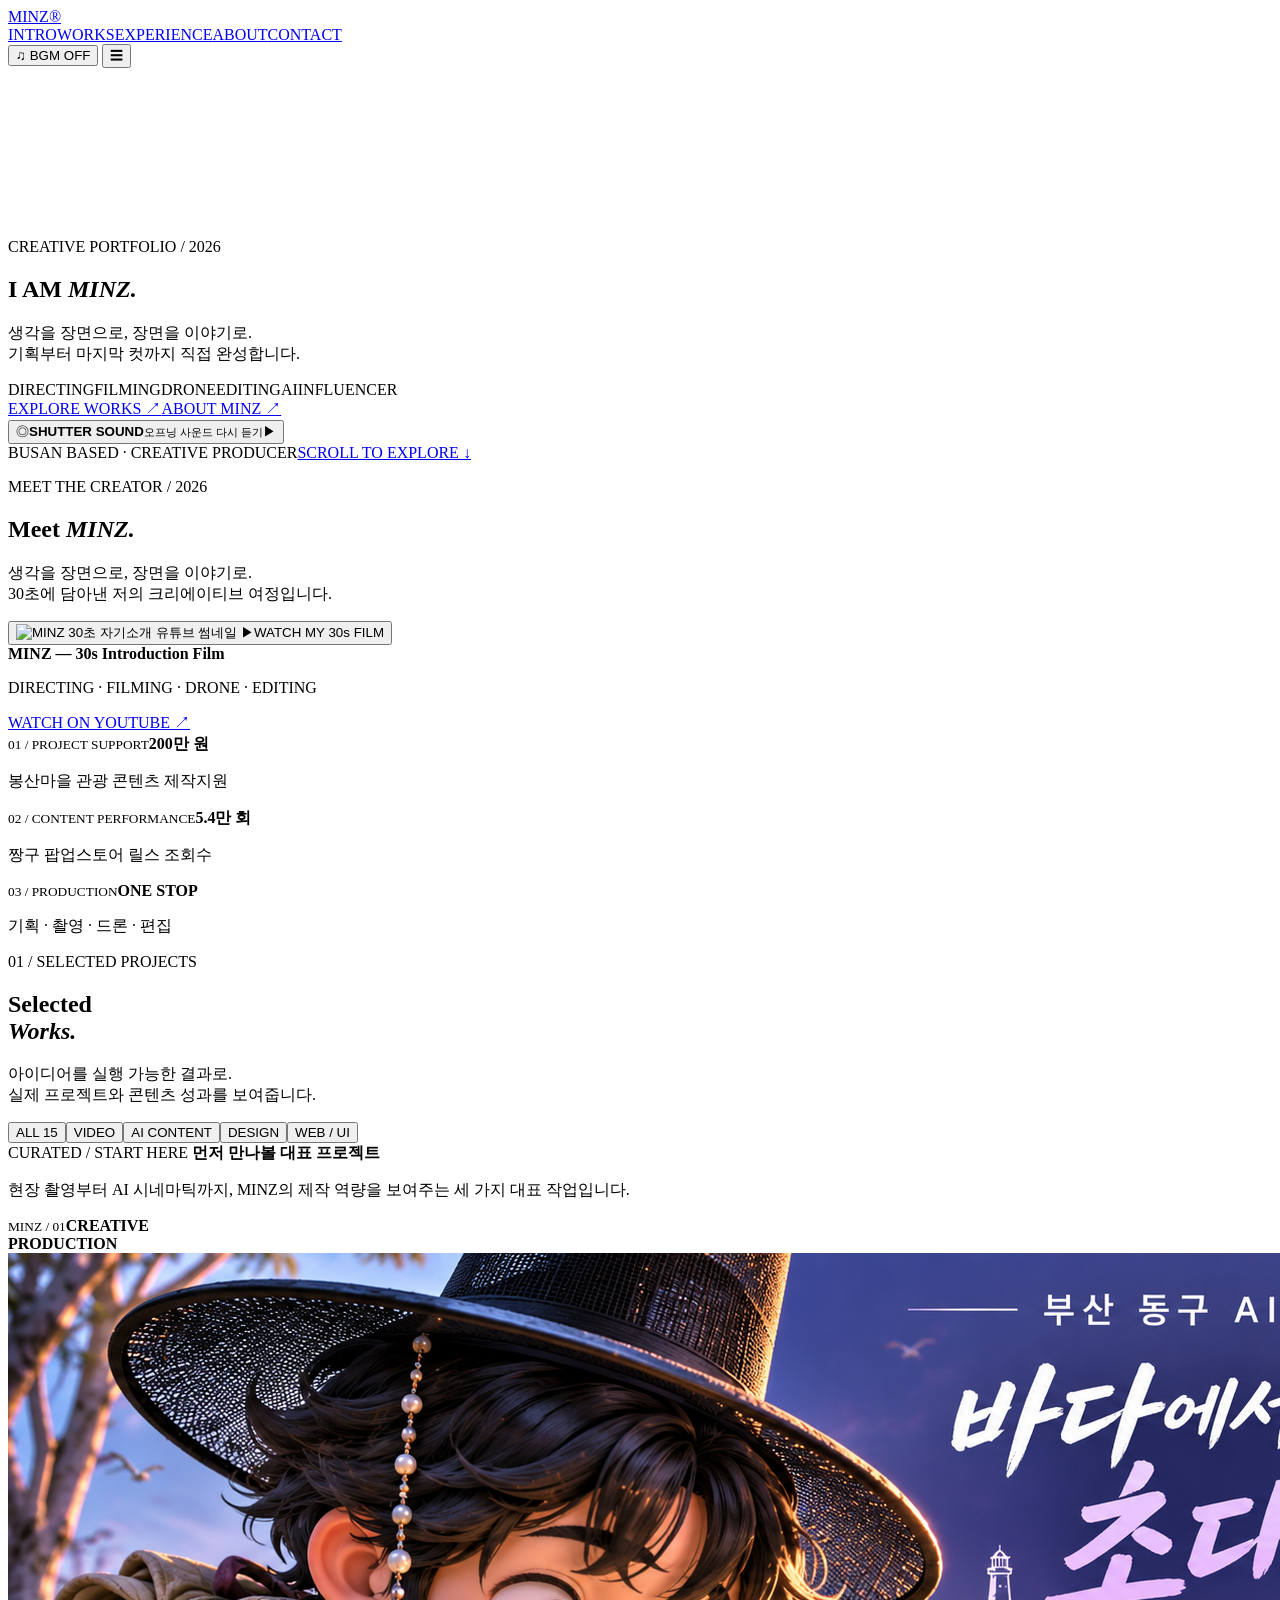
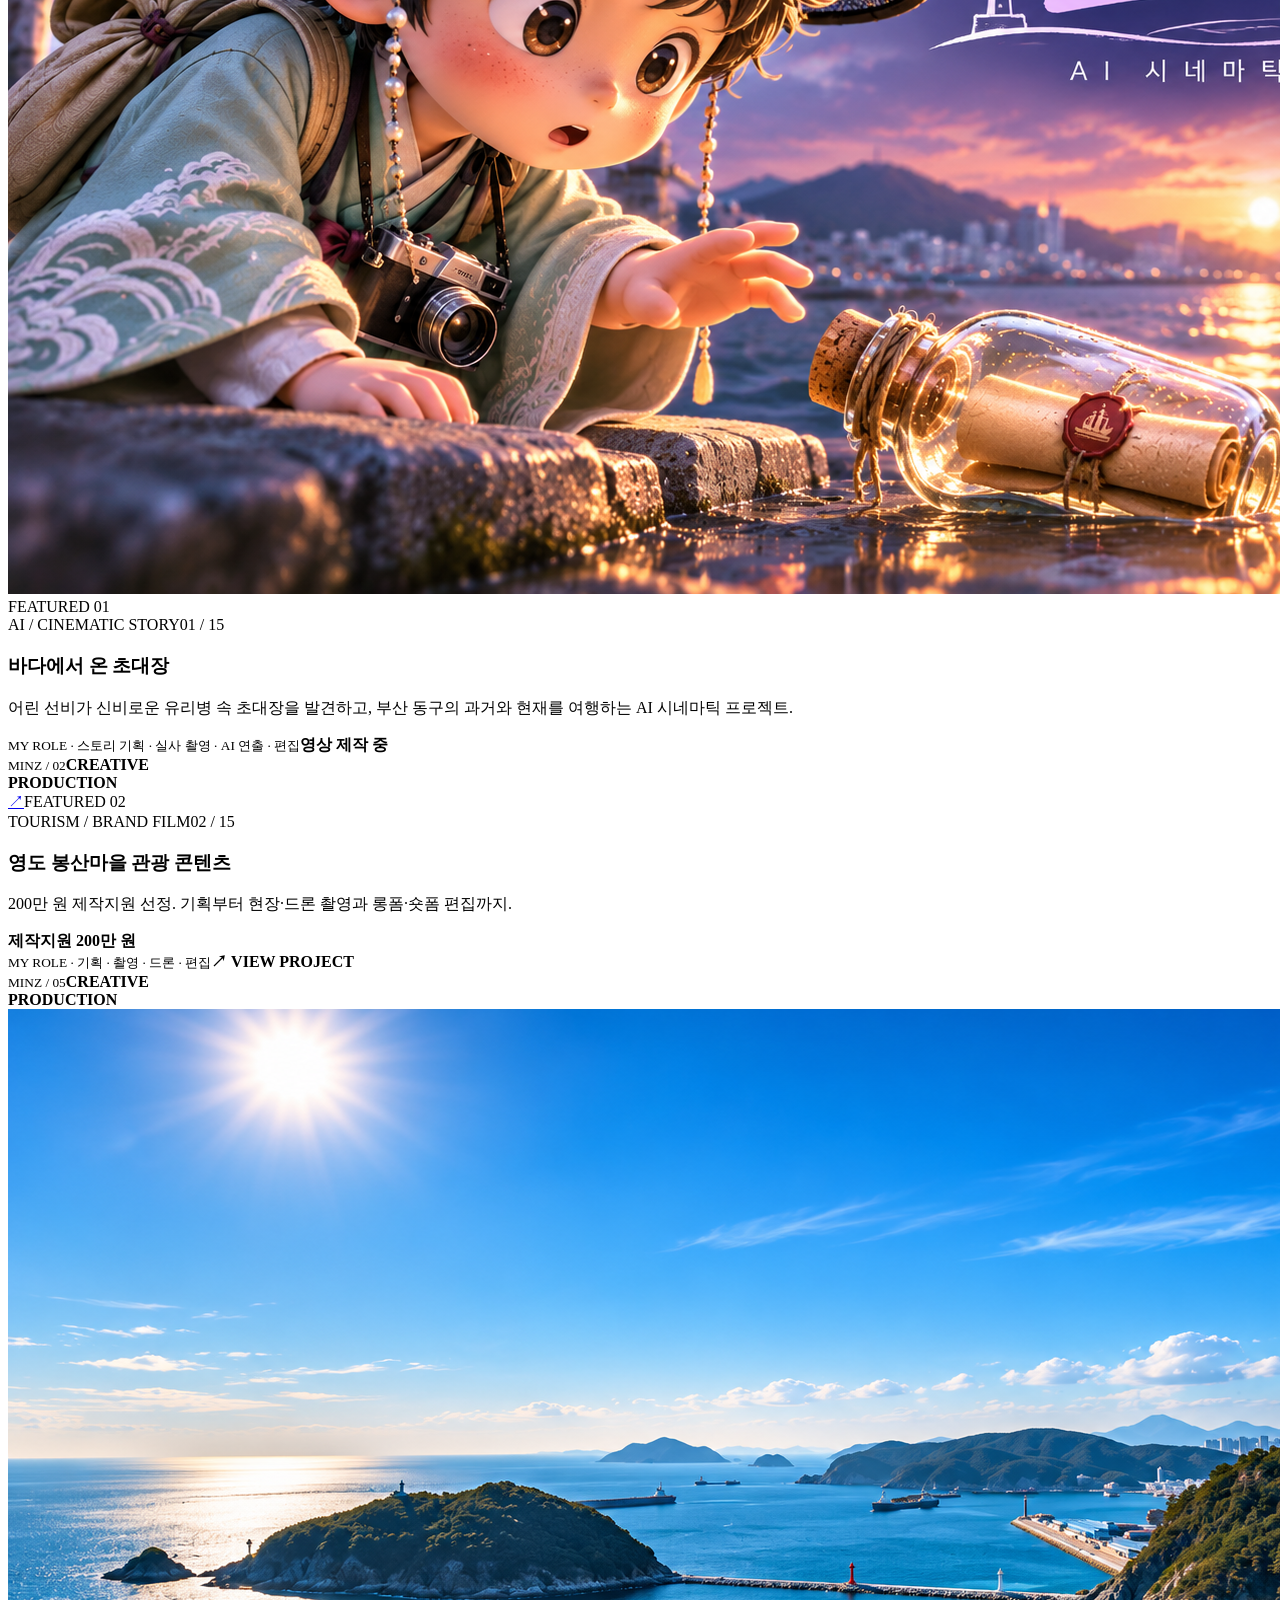
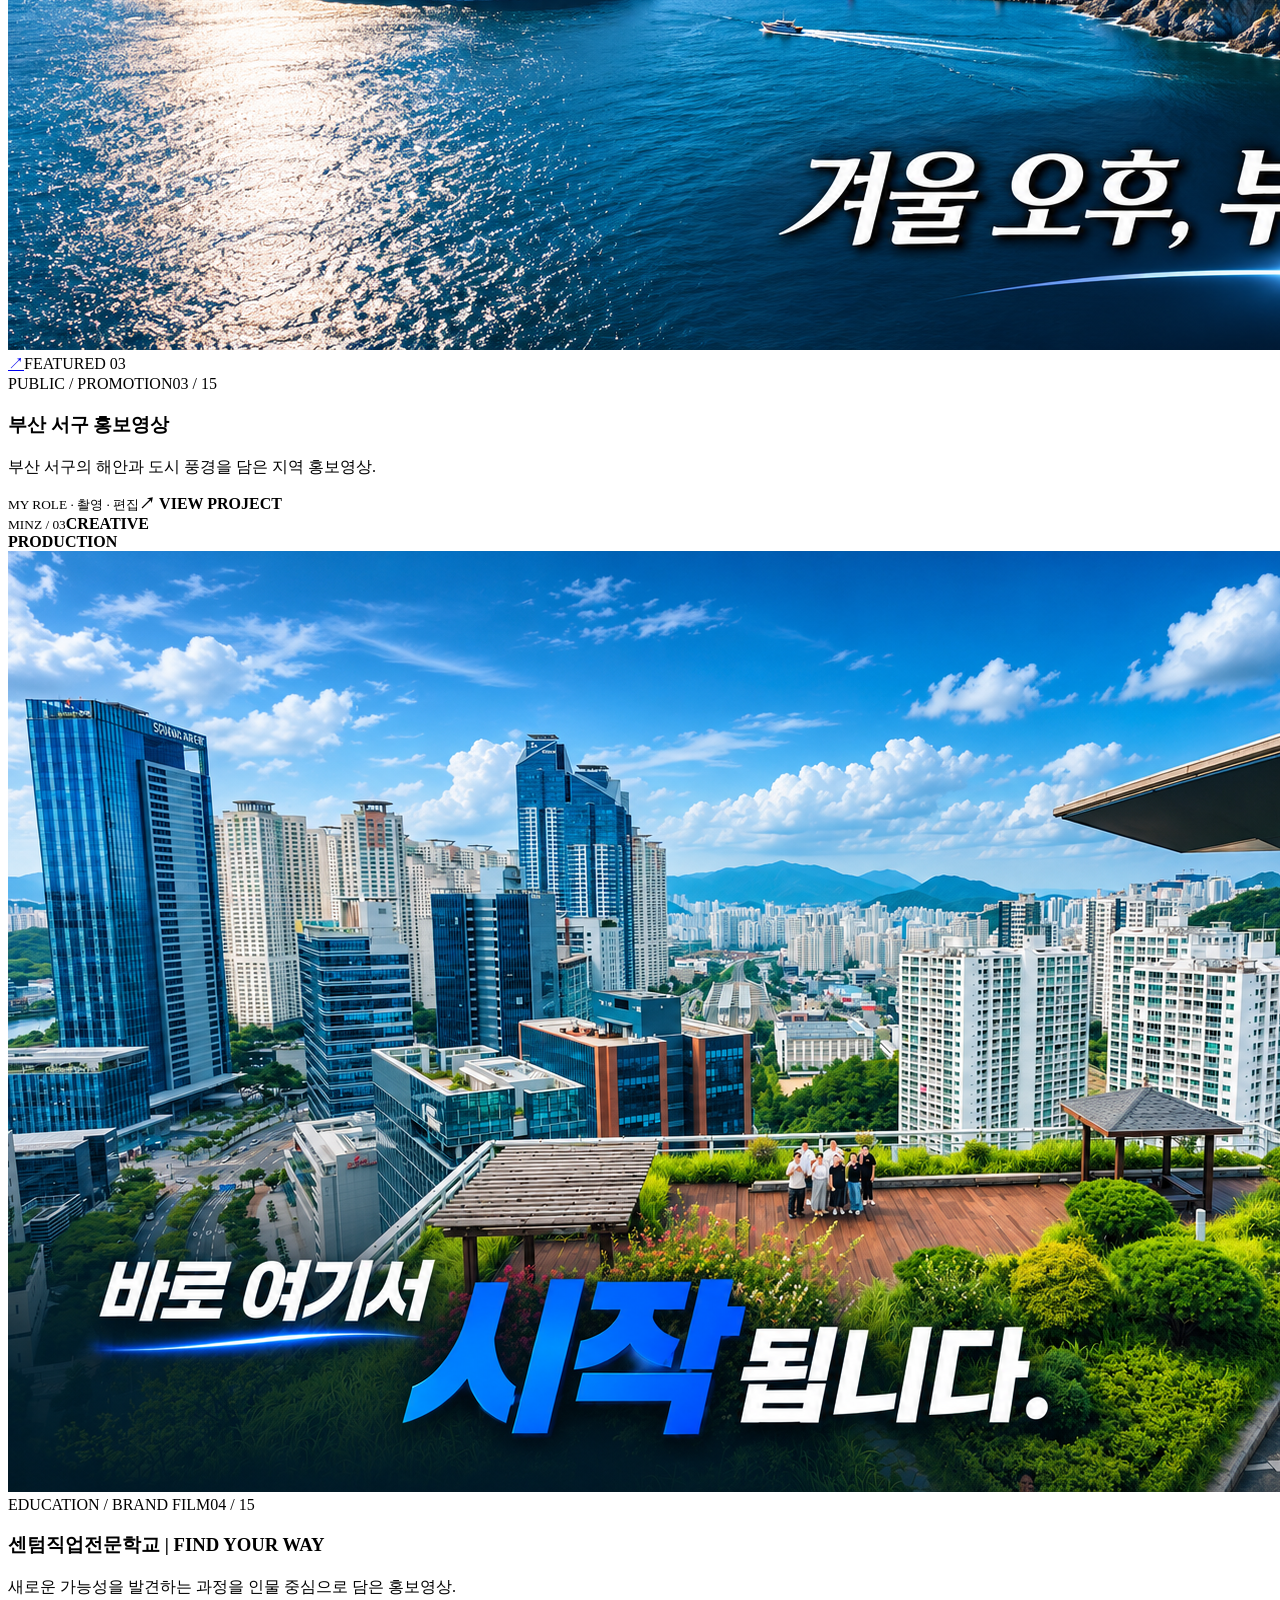
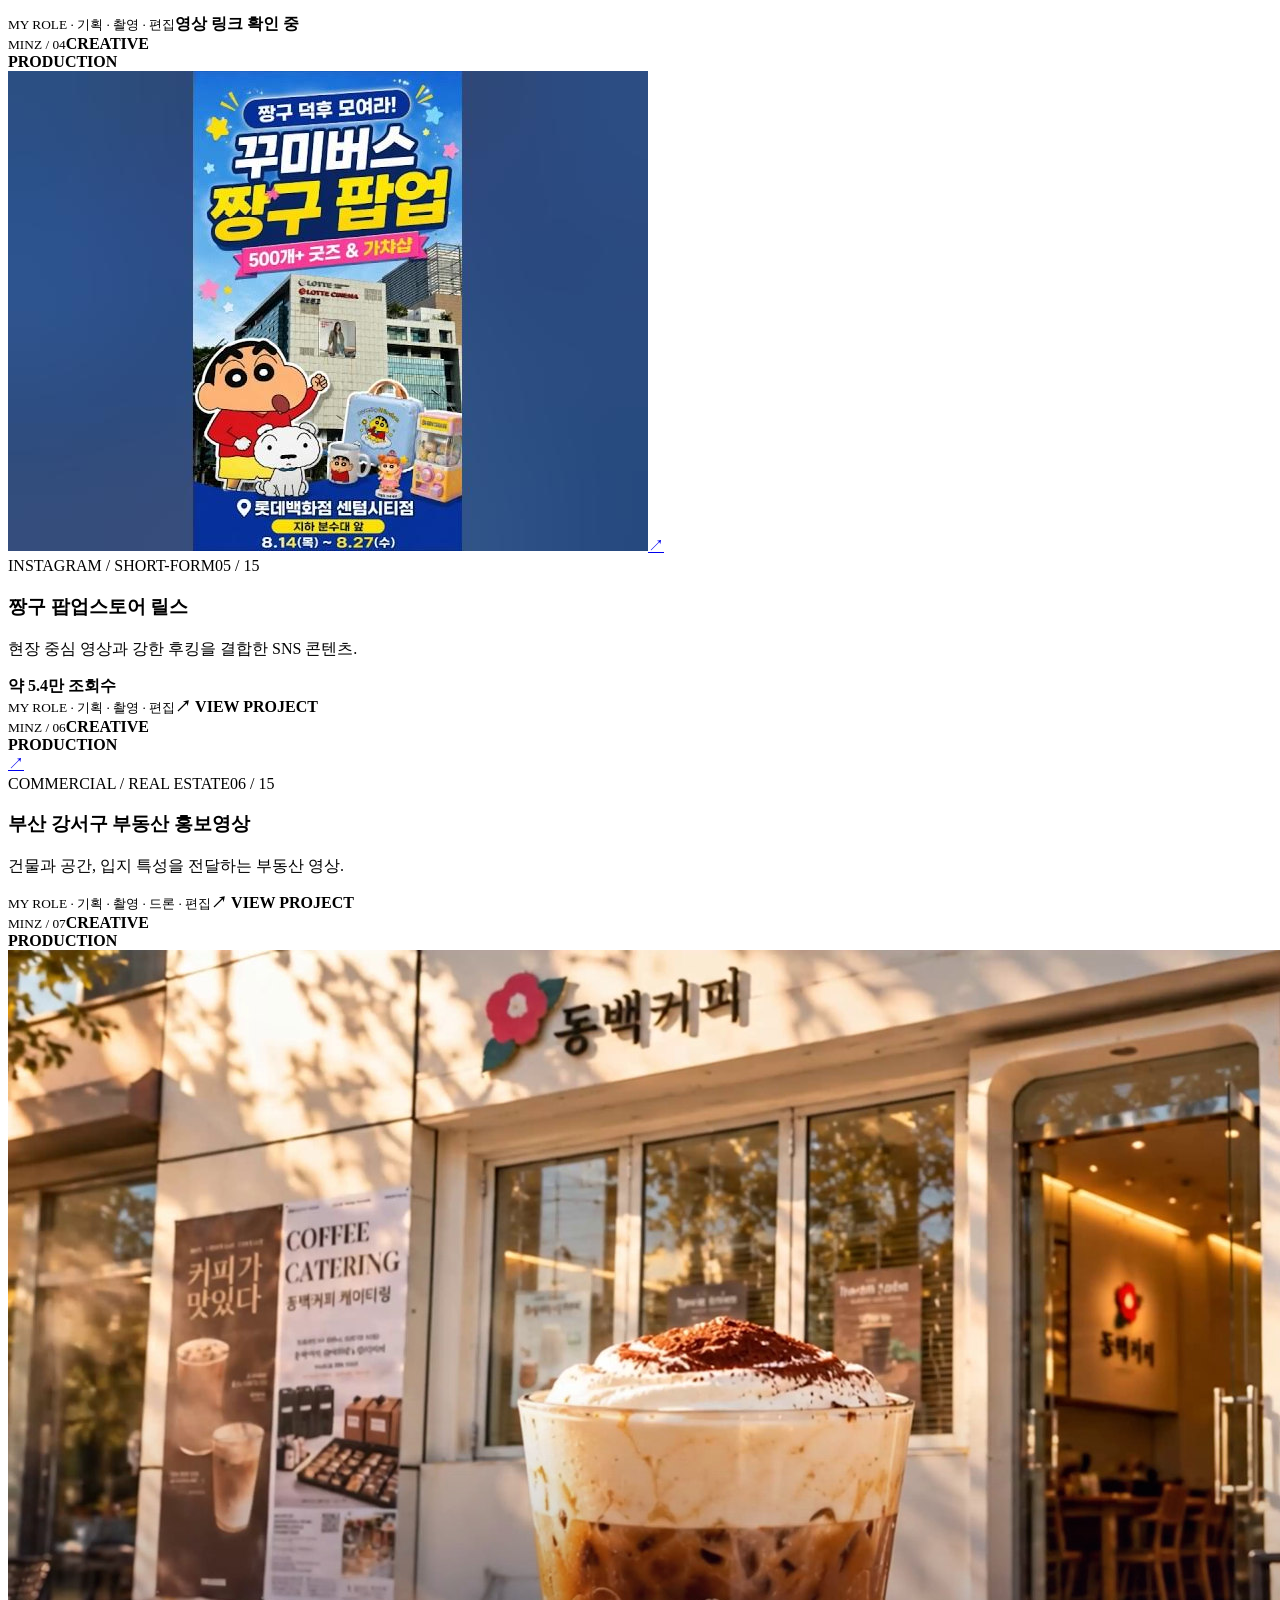
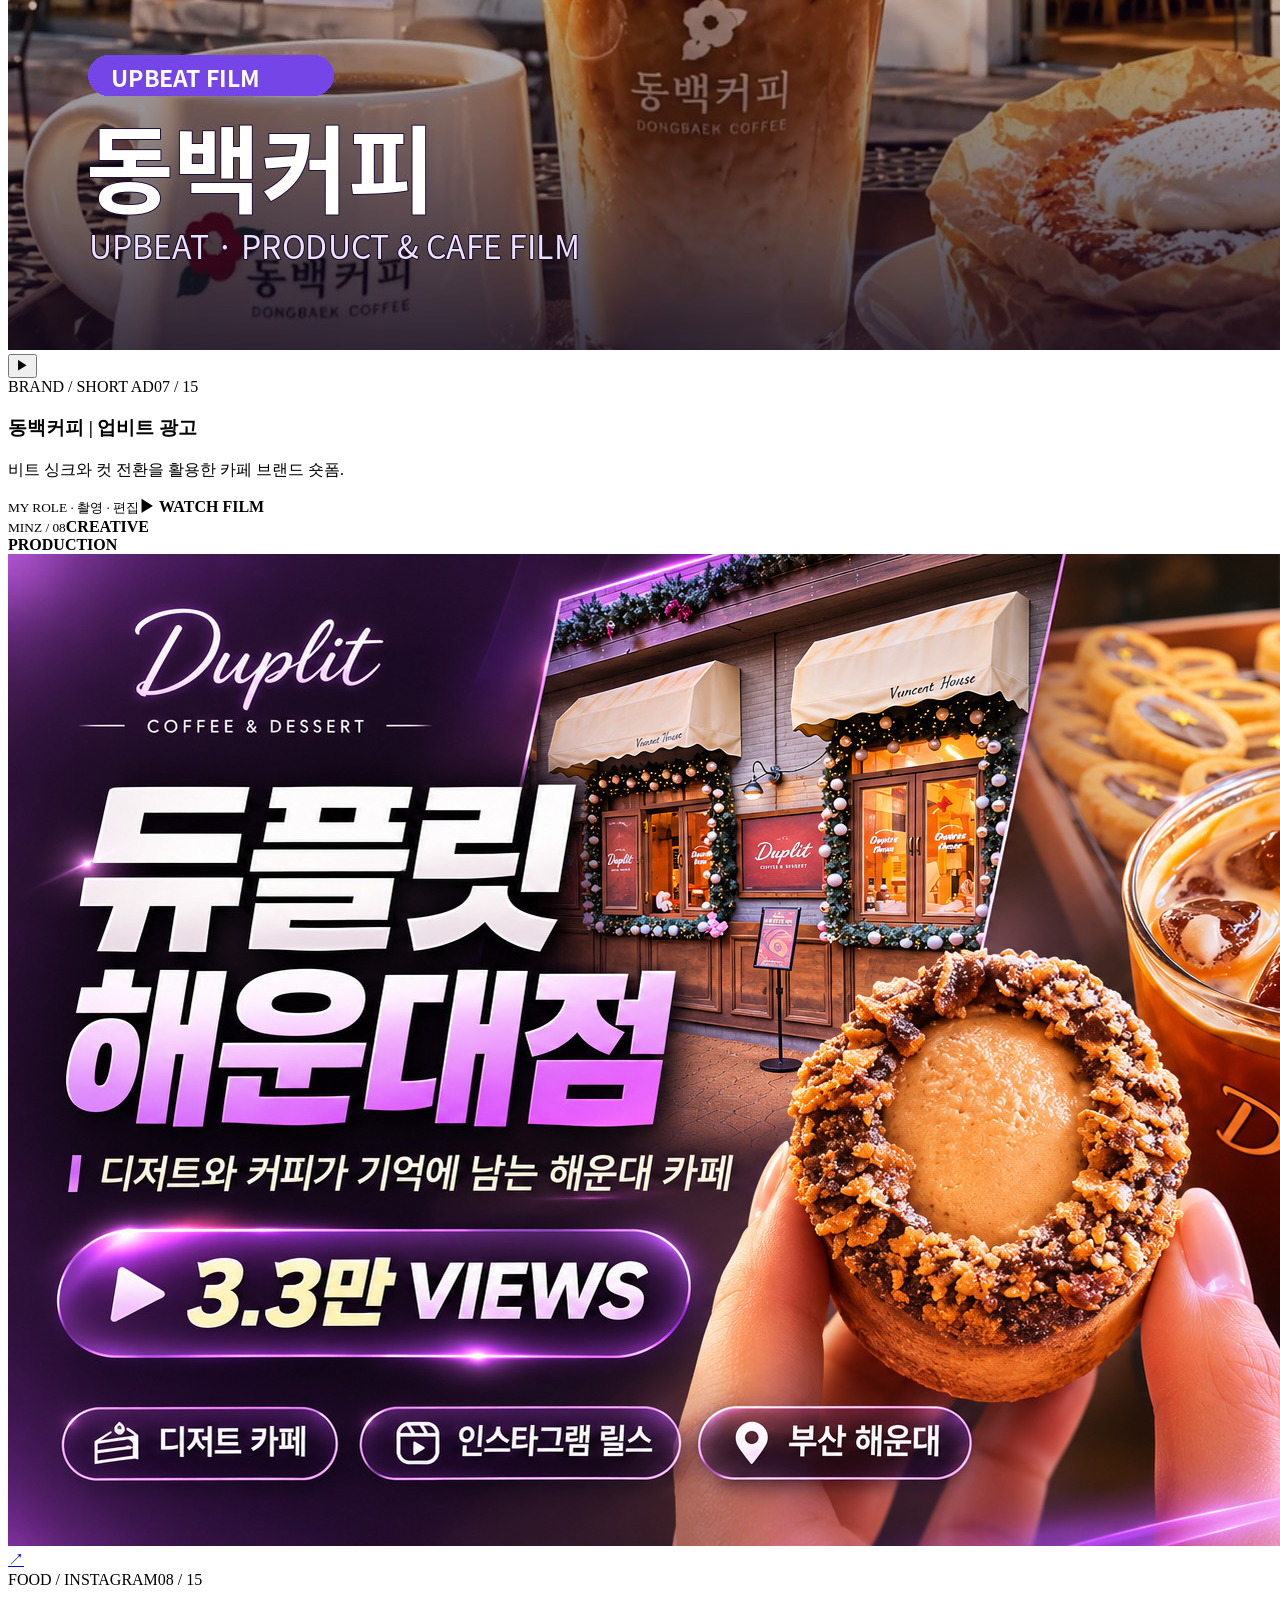
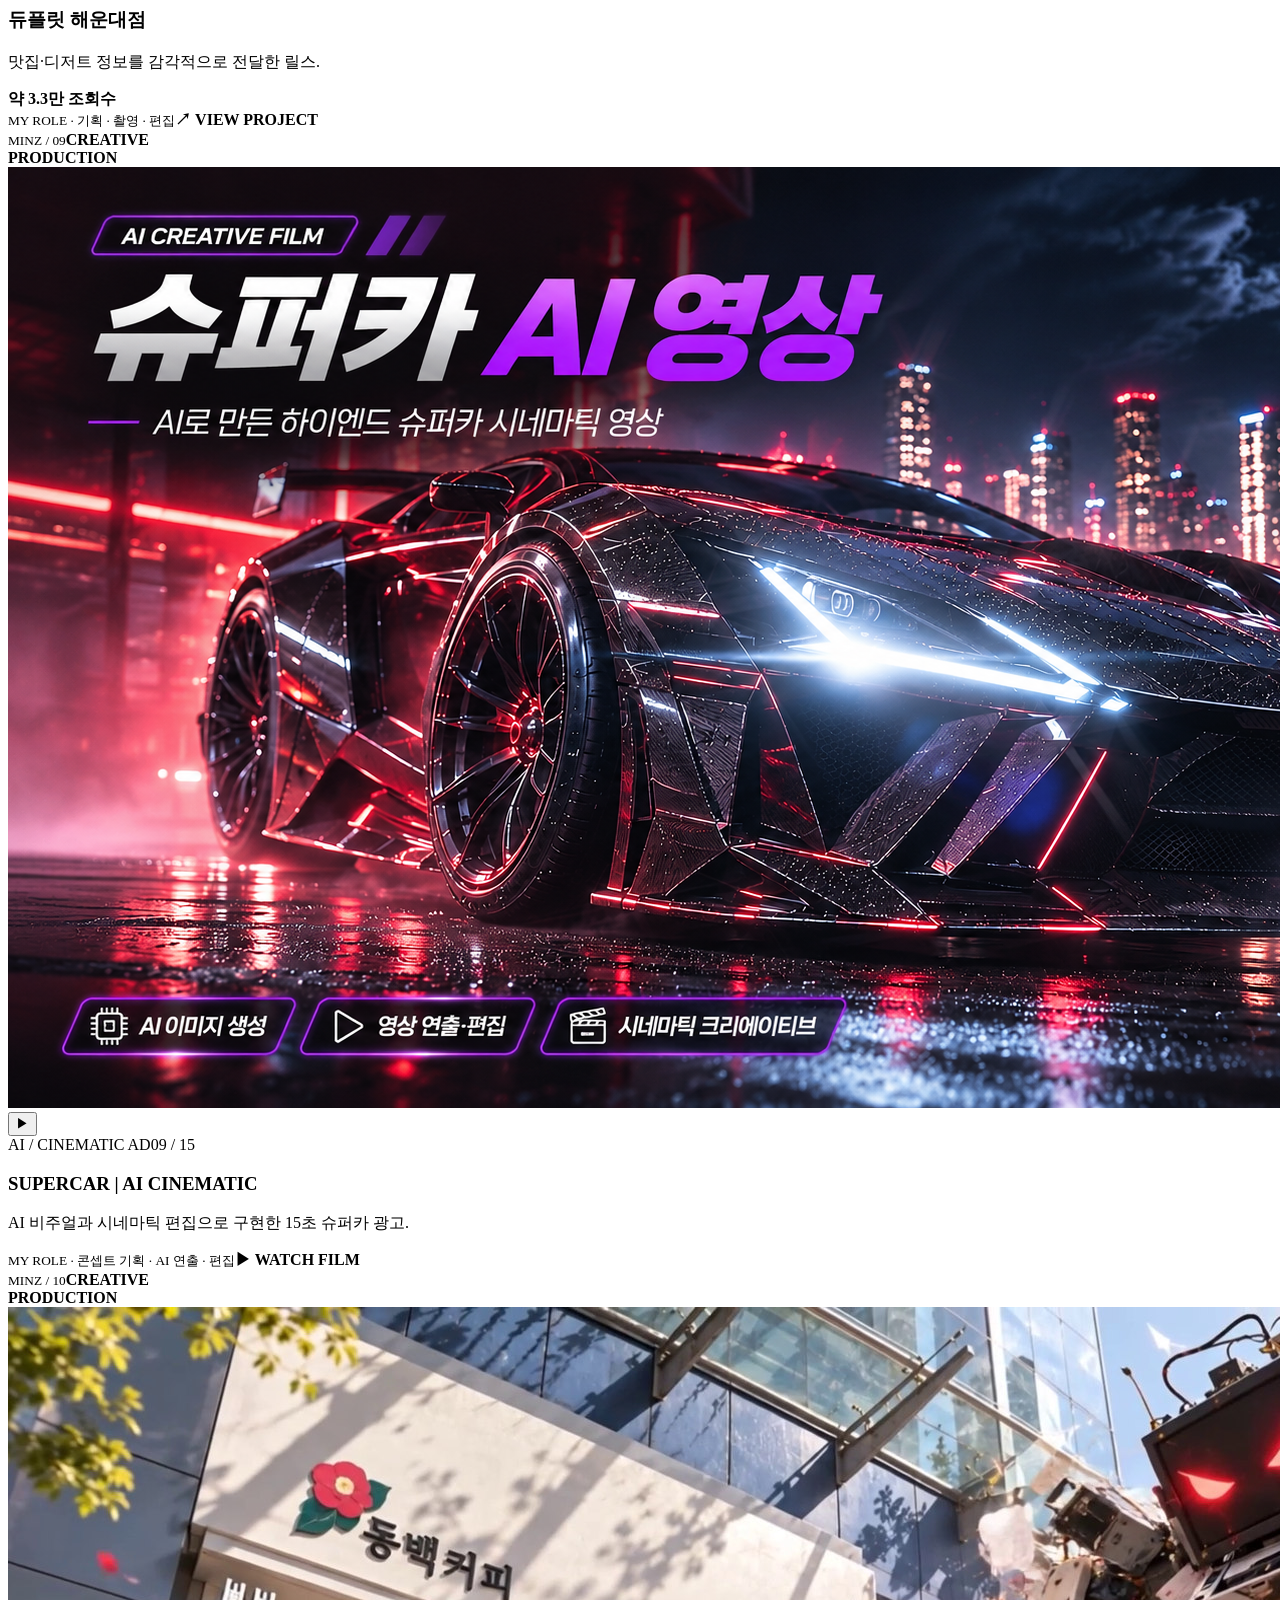
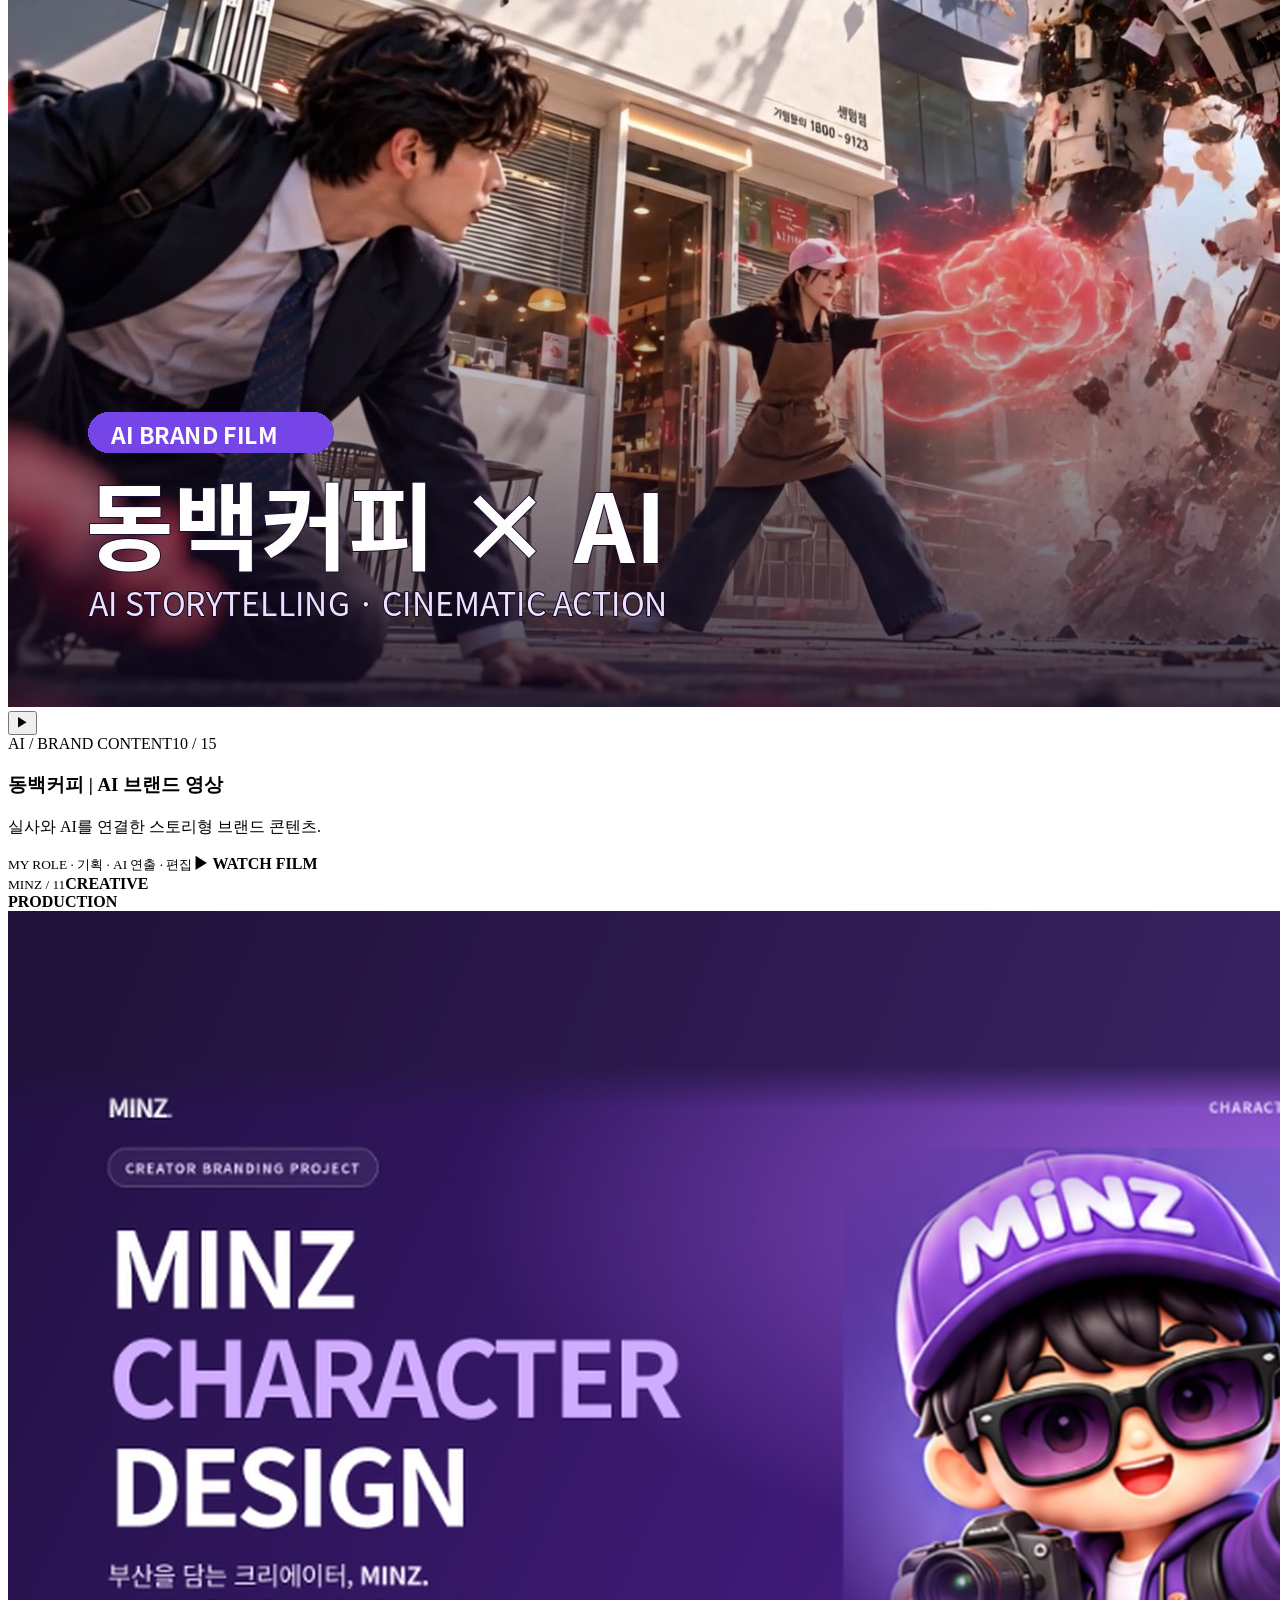
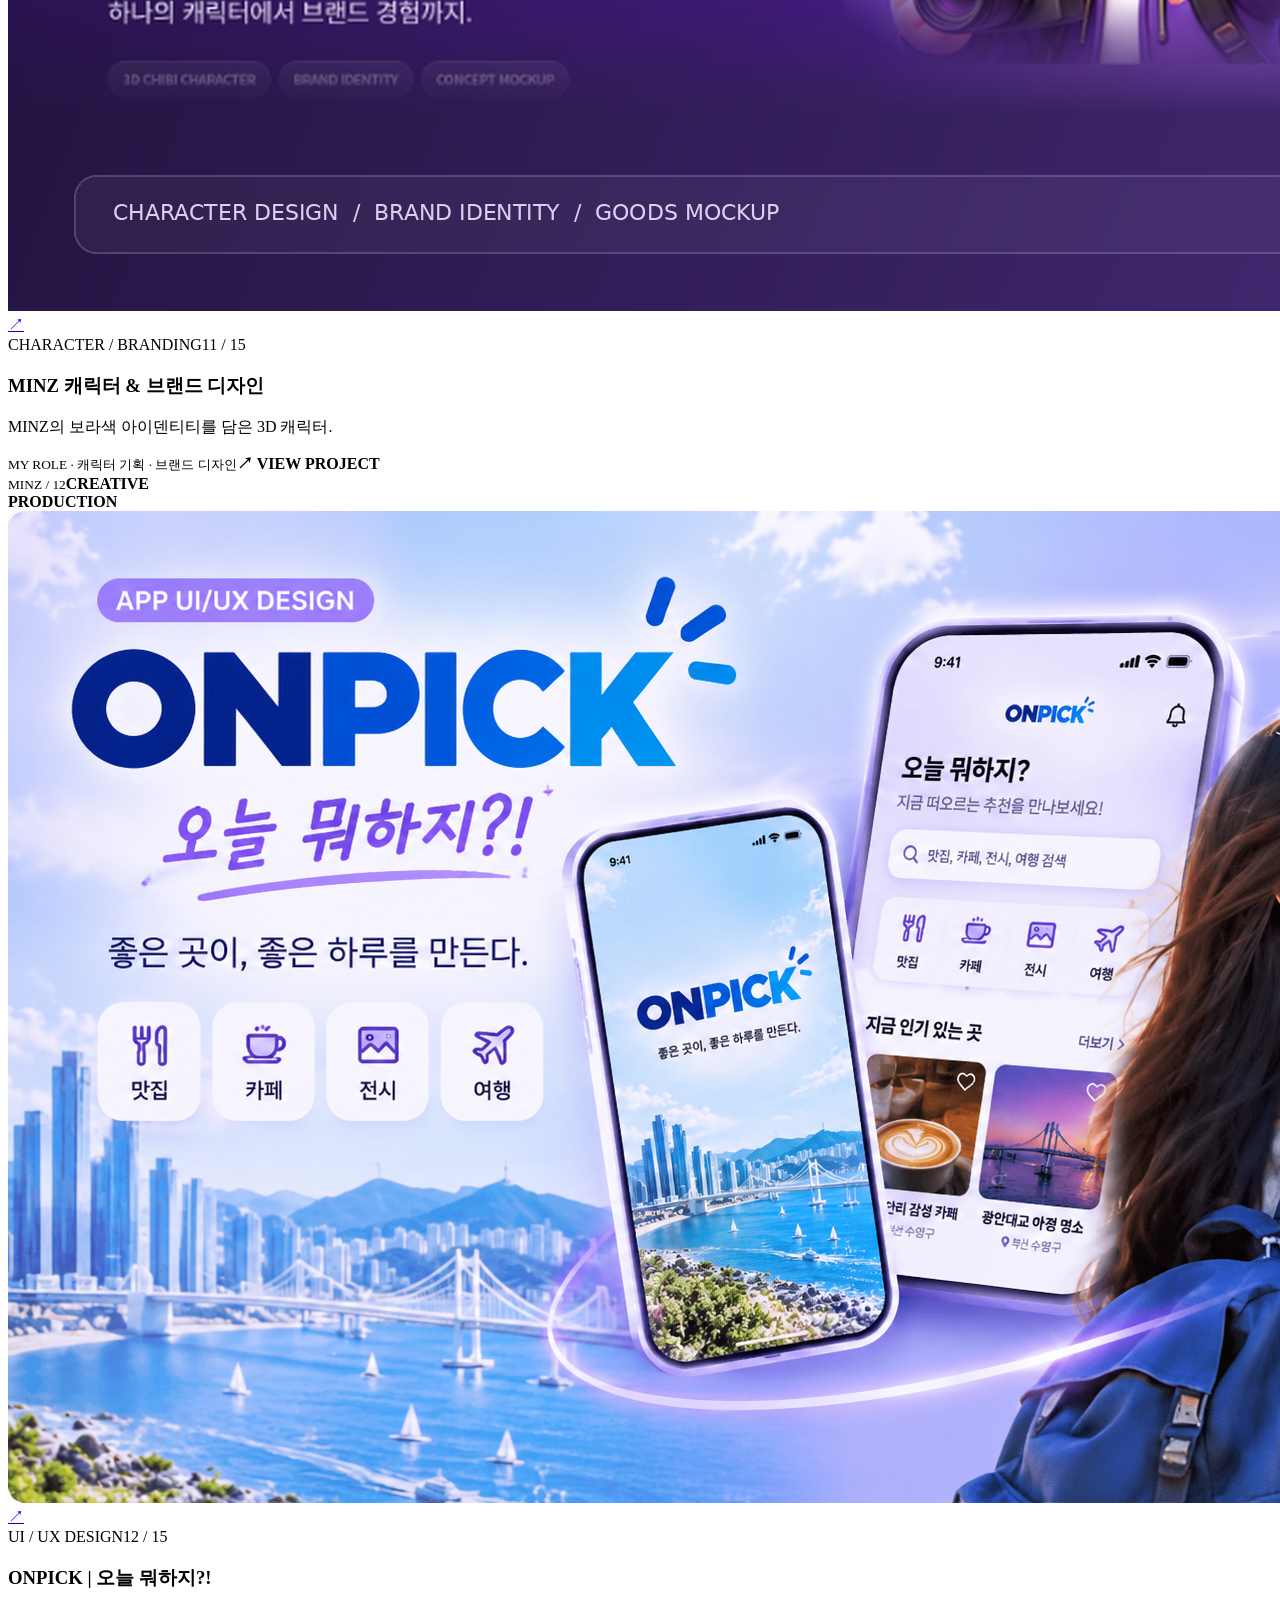
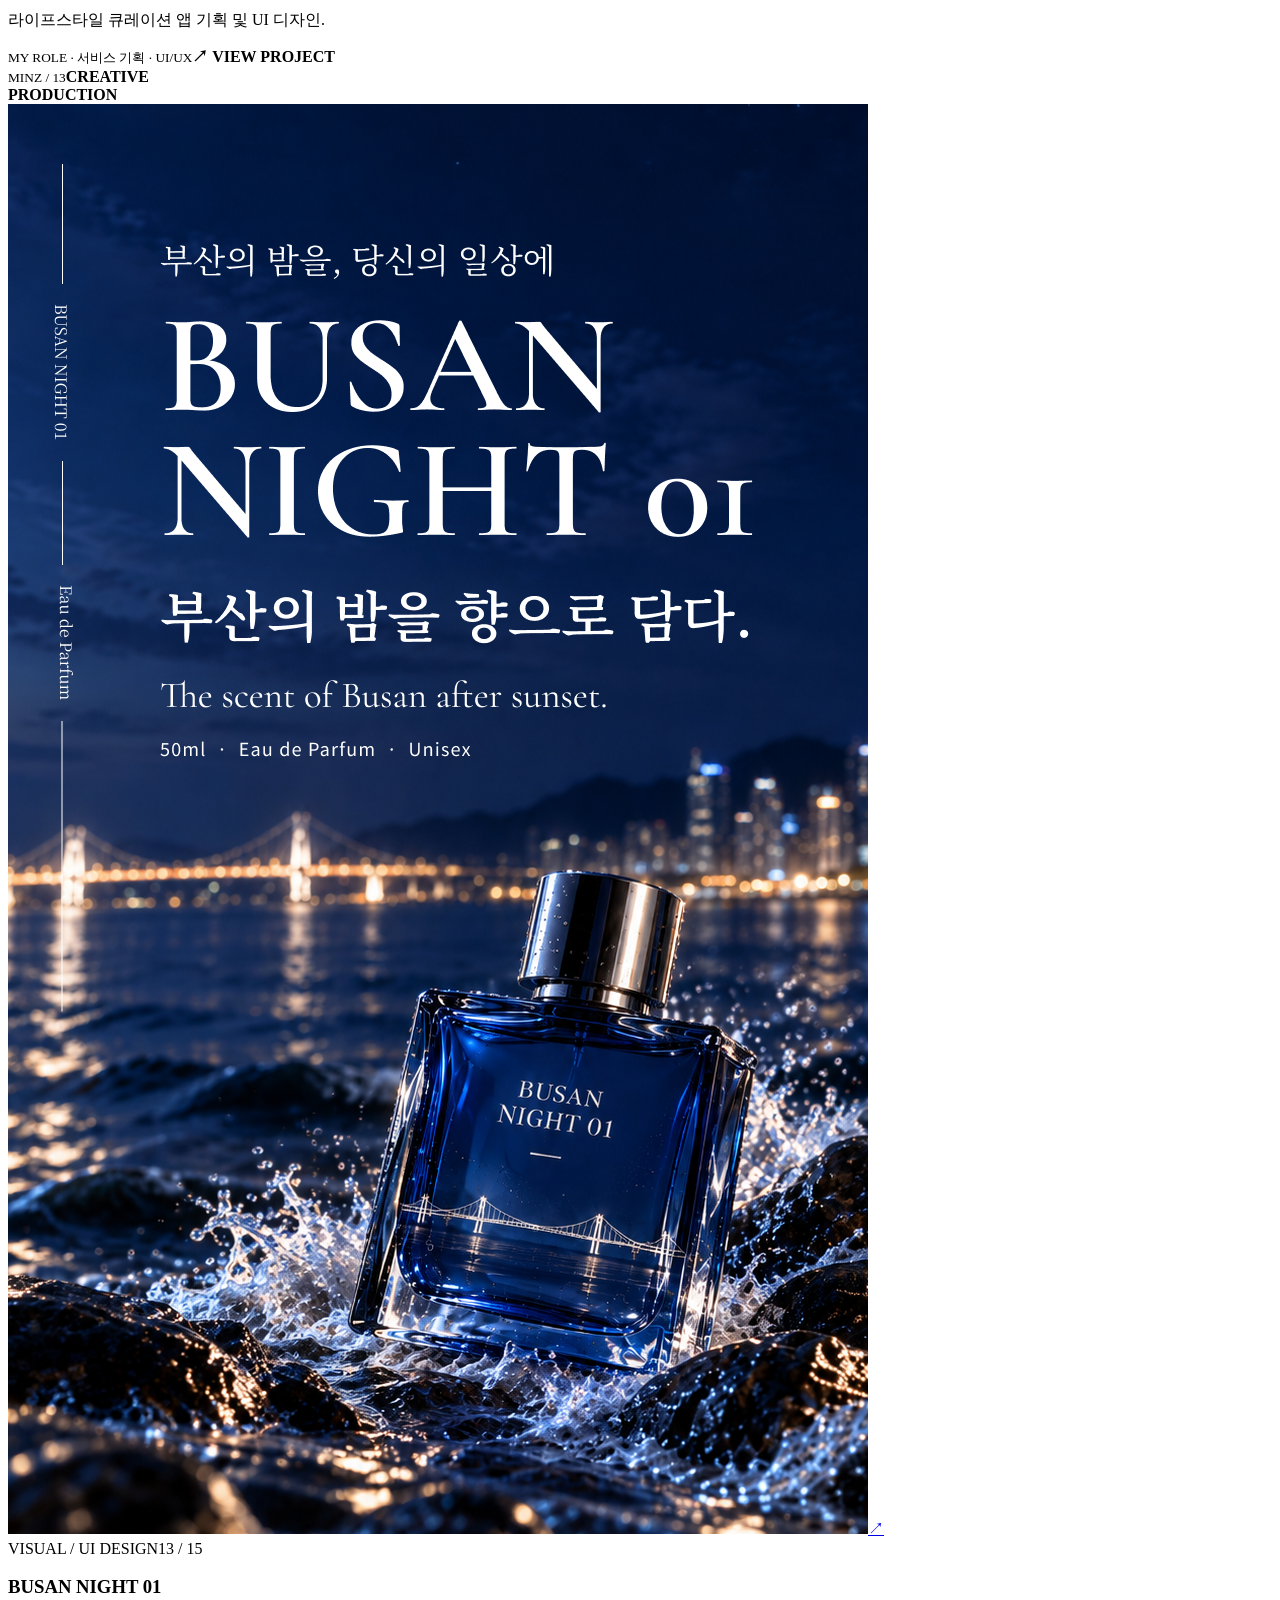
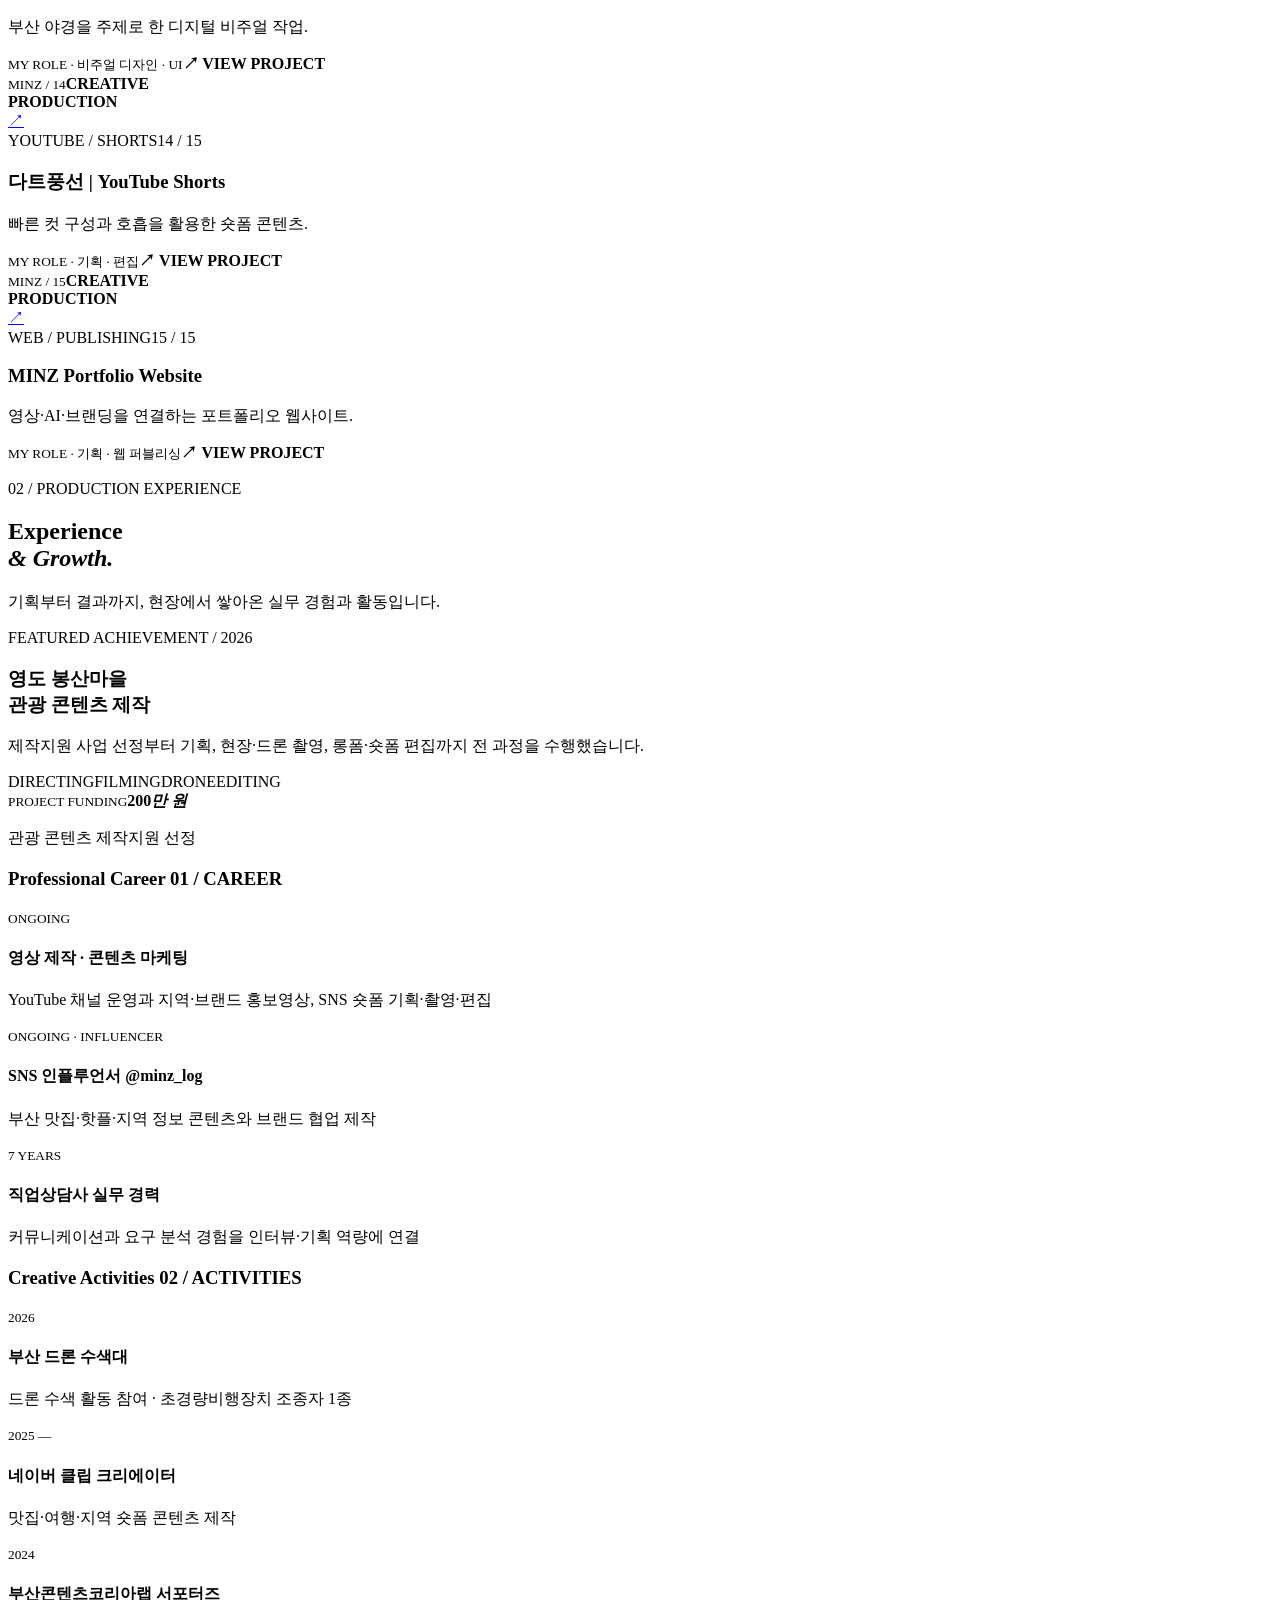
==== commit 210386f7: "up" ====
--- a/index.html
+++ b/index.html
@@ -1,5 +1,6 @@
 <!doctype html>
 <html lang="ko">
+
 <head>
   <meta charset="utf-8">
   <meta name="viewport" content="width=device-width,initial-scale=1">
@@ -10,19 +11,23 @@
   <title>MINZ | Creative Portfolio</title>
   <link rel="icon" href="assets/img/lastfavicon.png">
   <link rel="preconnect" href="https://cdn.jsdelivr.net">
-  <link rel="stylesheet" href="https://cdn.jsdelivr.net/gh/orioncactus/pretendard/dist/web/variable/pretendardvariable.css">
-  <link rel="stylesheet" href="assets/css/main.css?v=20261117-3">
+  <link rel="stylesheet"
+    href="https://cdn.jsdelivr.net/gh/orioncactus/pretendard/dist/web/variable/pretendardvariable.css">
+  <link rel="stylesheet" href="assets/css/minz-upgrade.css?v=20261119-1">
 </head>
+
 <body>
   <header class="header" id="header">
     <div class="container nav-layout">
       <a href="#home" class="logo" aria-label="MINZ 홈">MINZ<span>®</span></a>
       <nav class="nav" id="nav" aria-label="주 메뉴">
-        <a href="#minz-intro">INTRO</a><a href="#works">WORKS</a><a href="#experience">EXPERIENCE</a><a href="#about">ABOUT</a><a href="#contact">CONTACT</a>
+        <a href="#minz-intro">INTRO</a><a href="#works">WORKS</a><a href="#experience">EXPERIENCE</a><a
+          href="#about">ABOUT</a><a href="#contact">CONTACT</a>
       </nav>
       <div class="header-actions">
         <button class="bgm-btn" id="bgmBtn" type="button" aria-pressed="false">♫ BGM OFF</button>
-        <button class="menu-btn" id="menuBtn" aria-controls="nav" aria-expanded="false" aria-label="메뉴 열기" type="button">☰</button>
+        <button class="menu-btn" id="menuBtn" aria-controls="nav" aria-expanded="false" aria-label="메뉴 열기"
+          type="button">☰</button>
       </div>
     </div>
   </header>
@@ -30,150 +35,519 @@
   <div id="toast" class="toast" role="status" aria-live="polite"></div>
   <main>
     <section id="home" class="hero">
-      <video class="hero-video" id="heroVideo" autoplay muted loop playsinline preload="metadata" aria-hidden="true"><source src="assets/img/MINZ_hero_shutter.mp4" type="video/mp4"></video>
+      <video class="hero-video" id="heroVideo" autoplay muted loop playsinline preload="metadata" aria-hidden="true">
+        <source src="assets/img/MINZ_hero_shutter.mp4" type="video/mp4">
+      </video>
       <div class="hero-overlay" aria-hidden="true"></div>
       <div class="container hero-layout">
         <div class="hero-content">
           <p class="hero-kicker"><span class="signal-dot"></span> CREATIVE PORTFOLIO / 2026</p>
-          <h1 class="hero-title">I AM <em>MINZ.</em><span class="typing-line"><span id="typingText">Creator.</span><span class="cursor" aria-hidden="true"></span></span></h1>
+          <h1 class="hero-title">I AM <em>MINZ.</em><span class="typing-line"><span id="typingText">Creator.</span><span
+                class="cursor" aria-hidden="true"></span></span></h1>
           <p class="hero-description">생각을 장면으로, 장면을 이야기로.<br>기획부터 마지막 컷까지 직접 완성합니다.</p>
-          <div class="hero-services"><span>DIRECTING</span><span>FILMING</span><span>DRONE</span><span>EDITING</span><span>AI</span><span>INFLUENCER</span></div>
-          <div class="hero-actions"><a class="button button-white" href="#works">EXPLORE WORKS ↗</a><a class="hero-link" href="#about">ABOUT MINZ ↗</a></div>
-          <button type="button" id="shutterListenBtn" class="shutter-control"><span aria-hidden="true">◎</span><span><strong>SHUTTER SOUND</strong><small>오프닝 사운드 다시 듣기</small></span><span aria-hidden="true">▶</span></button>
-        </div>
-      </div>
-      <div class="container hero-footer"><span>BUSAN BASED · CREATIVE PRODUCER</span><a href="#minz-intro">SCROLL TO EXPLORE ↓</a></div>
+          <div class="hero-services">
+            <span>DIRECTING</span><span>FILMING</span><span>DRONE</span><span>EDITING</span><span>AI</span><span>INFLUENCER</span>
+          </div>
+          <div class="hero-actions"><a class="button button-white" href="#works">EXPLORE WORKS ↗</a><a class="hero-link"
+              href="#about">ABOUT MINZ ↗</a></div>
+          <button type="button" id="shutterListenBtn" class="shutter-control"><span
+              aria-hidden="true">◎</span><span><strong>SHUTTER SOUND</strong><small>오프닝 사운드 다시 듣기</small></span><span
+              aria-hidden="true">▶</span></button>
+        </div>
+      </div>
+      <div class="container hero-footer"><span>BUSAN BASED · CREATIVE PRODUCER</span><a href="#minz-intro">SCROLL TO
+          EXPLORE ↓</a></div>
     </section>
 
     <section id="minz-intro" class="minz-intro" aria-labelledby="introTitle">
       <div class="container">
-        <div class="intro-head reveal"><p class="kicker">MEET THE CREATOR / 2026</p><h2 id="introTitle">Meet <em>MINZ.</em></h2><p>생각을 장면으로, 장면을 이야기로.<br>30초에 담아낸 저의 크리에이티브 여정입니다.</p></div>
+        <div class="intro-head reveal">
+          <p class="kicker">MEET THE CREATOR / 2026</p>
+          <h2 id="introTitle">Meet <em>MINZ.</em></h2>
+          <p>생각을 장면으로, 장면을 이야기로.<br>30초에 담아낸 저의 크리에이티브 여정입니다.</p>
+        </div>
         <div class="intro-player reveal" id="introPlayer">
           <button type="button" id="introPlay" class="intro-cover" aria-label="MINZ 30초 자기소개 영상 재생">
-            <img src="https://img.youtube.com/vi/jJtmsYwahRo/maxresdefault.jpg" data-fallback="https://img.youtube.com/vi/jJtmsYwahRo/hqdefault.jpg" alt="MINZ 30초 자기소개 유튜브 썸네일" loading="lazy">
+            <img src="https://img.youtube.com/vi/jJtmsYwahRo/maxresdefault.jpg"
+              data-fallback="https://img.youtube.com/vi/jJtmsYwahRo/hqdefault.jpg" alt="MINZ 30초 자기소개 유튜브 썸네일"
+              loading="lazy">
             <span class="intro-play" aria-hidden="true">▶</span><span class="intro-watch">WATCH MY 30s FILM</span>
           </button>
           <button type="button" id="introClose" class="intro-close" hidden>✕ 닫기</button>
         </div>
-        <div class="intro-bottom"><div><strong>MINZ — 30s Introduction Film</strong><p>DIRECTING · FILMING · DRONE · EDITING</p></div><a href="https://youtu.be/jJtmsYwahRo" target="_blank" rel="noopener noreferrer">WATCH ON YOUTUBE ↗</a></div>
-      </div>
-    </section>
-
-    <section class="proof-section" aria-label="주요 성과"><div class="container proof-grid">
-      <div class="proof-item"><small>01 / PROJECT SUPPORT</small><strong>200<span>만 원</span></strong><p>봉산마을 관광 콘텐츠 제작지원</p></div>
-      <div class="proof-item"><small>02 / CONTENT PERFORMANCE</small><strong>5.4<span>만 회</span></strong><p>짱구 팝업스토어 릴스 조회수</p></div>
-      <div class="proof-item"><small>03 / PRODUCTION</small><strong>ONE STOP</strong><p>기획 · 촬영 · 드론 · 편집</p></div>
-    </div></section>
-
-    <section id="works" class="section works-section"><div class="container">
-      <div class="section-heading reveal"><div><p class="kicker">01 / SELECTED PROJECTS</p><h2 class="section-title">Selected<br><em>Works.</em></h2></div><p class="section-description">아이디어를 실행 가능한 결과로.<br>실제 프로젝트와 콘텐츠 성과를 보여줍니다.</p></div>
-      <div class="filters" role="group" aria-label="작품 카테고리"><button class="filter active" data-filter="all" aria-pressed="true">ALL <span id="workCount">14</span></button><button class="filter" data-filter="video" aria-pressed="false">VIDEO</button><button class="filter" data-filter="ai" aria-pressed="false">AI CONTENT</button><button class="filter" data-filter="design" aria-pressed="false">DESIGN</button><button class="filter" data-filter="web" aria-pressed="false">WEB / UI</button></div>
-      <div class="works-grid" id="worksGrid"></div>
-    </div></section>
-
-    <section id="experience" class="section experience-section"><div class="container">
-      <div class="section-heading reveal"><div><p class="kicker">02 / PRODUCTION EXPERIENCE</p><h2 class="section-title">Experience<br><em>& Growth.</em></h2></div><p class="section-description">기획부터 결과까지, 현장에서 쌓아온 실무 경험과 활동입니다.</p></div>
-      <article class="experience-feature reveal"><div><p class="kicker">FEATURED ACHIEVEMENT / 2026</p><h3>영도 봉산마을<br>관광 콘텐츠 제작</h3><p>제작지원 사업 선정부터 기획, 현장·드론 촬영, 롱폼·숏폼 편집까지 전 과정을 수행했습니다.</p><div class="tags"><span>DIRECTING</span><span>FILMING</span><span>DRONE</span><span>EDITING</span></div></div><div class="experience-number"><small>PROJECT FUNDING</small><strong>200<em>만 원</em></strong><p>관광 콘텐츠 제작지원 선정</p></div></article>
-      <div class="experience-grid">
-        <section class="experience-panel reveal"><h3>Professional Career <span>01 / CAREER</span></h3><div class="timeline-item"><small>ONGOING</small><h4>영상 제작 · 콘텐츠 마케팅</h4><p>YouTube 채널 운영과 지역·브랜드 홍보영상, SNS 숏폼 기획·촬영·편집</p></div><div class="timeline-item"><small>ONGOING · INFLUENCER</small><h4>SNS 인플루언서 @minz_log</h4><p>부산 맛집·핫플·지역 정보 콘텐츠와 브랜드 협업 제작</p></div><div class="timeline-item"><small>7 YEARS</small><h4>직업상담사 실무 경력</h4><p>커뮤니케이션과 요구 분석 경험을 인터뷰·기획 역량에 연결</p></div></section>
-        <section class="experience-panel reveal"><h3>Creative Activities <span>02 / ACTIVITIES</span></h3><div class="timeline-item"><small>2026</small><h4>부산 드론 수색대</h4><p>드론 수색 활동 참여 · 초경량비행장치 조종자 1종</p></div><div class="timeline-item"><small>2025 —</small><h4>네이버 클립 크리에이터</h4><p>맛집·여행·지역 숏폼 콘텐츠 제작</p></div><div class="timeline-item"><small>2024</small><h4>부산콘텐츠코리아랩 서포터즈</h4><p>지역 콘텐츠 제작 및 홍보 활동</p></div><div class="timeline-item"><small>INFLUENCER</small><h4>당근 인플루언서</h4><p>지역 기반 콘텐츠 홍보 활동</p></div></section>
-      </div>
-    </div></section>
-
-    <section id="about" class="section about-section"><div class="container about-grid">
-      <div class="about-image reveal"><img src="assets/img/minz-profile.png" alt="MINZ 크리에이터 프로필" loading="lazy"><span>MEET THE CREATOR / MINZ</span></div>
-      <div class="about-copy reveal"><p class="kicker">03 / ABOUT MINZ</p><h2>Creative mind.<br><em>Real results.</em></h2><h3>기획부터 마지막 컷까지,<br>이야기를 완성합니다.</h3><p>신문방송학 전공을 바탕으로 영상 기획·촬영·편집과 콘텐츠 마케팅을 연결합니다. 인스타그램 @minz_log에서 부산의 맛집·핫플을 소개하며 브랜드 협업 릴스부터 지역 홍보영상, AI 콘텐츠까지 목적에 맞게 제작합니다.</p><p class="skills">Premiere Pro · After Effects · Photoshop · Illustrator · Drone · Generative AI</p><a class="button button-dark" href="#contact">LET'S COLLABORATE ↗</a></div>
-    </div></section>
-
-    <section id="contact" class="contact-section"><div class="container"><p class="kicker">04 / GET IN TOUCH</p><h2>Have a story?<br><em>Let's create.</em></h2><p>브랜드 홍보영상 · 드론 촬영 · AI 콘텐츠 · SNS 마케팅</p><div class="contact-links"><a href="mailto:jakeminz@gmail.com">EMAIL ME ↗</a><a href="https://www.instagram.com/minz_log/" target="_blank" rel="noopener noreferrer">INSTAGRAM ↗</a></div></div></section>
+        <div class="intro-bottom">
+          <div><strong>MINZ — 30s Introduction Film</strong>
+            <p>DIRECTING · FILMING · DRONE · EDITING</p>
+          </div><a href="https://youtu.be/jJtmsYwahRo" target="_blank" rel="noopener noreferrer">WATCH ON YOUTUBE ↗</a>
+        </div>
+      </div>
+    </section>
+
+    <section class="proof-section" aria-label="주요 성과">
+      <div class="container proof-grid">
+        <div class="proof-item"><small>01 / PROJECT SUPPORT</small><strong>200<span>만 원</span></strong>
+          <p>봉산마을 관광 콘텐츠 제작지원</p>
+        </div>
+        <div class="proof-item"><small>02 / CONTENT PERFORMANCE</small><strong>5.4<span>만 회</span></strong>
+          <p>짱구 팝업스토어 릴스 조회수</p>
+        </div>
+        <div class="proof-item"><small>03 / PRODUCTION</small><strong>ONE STOP</strong>
+          <p>기획 · 촬영 · 드론 · 편집</p>
+        </div>
+      </div>
+    </section>
+
+    <section id="works" class="section works-section">
+      <div class="container">
+        <div class="section-heading reveal">
+          <div>
+            <p class="kicker">01 / SELECTED PROJECTS</p>
+            <h2 class="section-title">Selected<br><em>Works.</em></h2>
+          </div>
+          <p class="section-description">아이디어를 실행 가능한 결과로.<br>실제 프로젝트와 콘텐츠 성과를 보여줍니다.</p>
+        </div>
+        <div class="filters" role="group" aria-label="작품 카테고리"><button class="filter active" data-filter="all"
+            aria-pressed="true">ALL <span id="workCount">14</span></button><button class="filter" data-filter="video"
+            aria-pressed="false">VIDEO</button><button class="filter" data-filter="ai" aria-pressed="false">AI
+            CONTENT</button><button class="filter" data-filter="design" aria-pressed="false">DESIGN</button><button
+            class="filter" data-filter="web" aria-pressed="false">WEB / UI</button></div>
+        <div class="works-grid" id="worksGrid"></div>
+      </div>
+    </section>
+
+    <section id="experience" class="section experience-section">
+      <div class="container">
+        <div class="section-heading reveal">
+          <div>
+            <p class="kicker">02 / PRODUCTION EXPERIENCE</p>
+            <h2 class="section-title">Experience<br><em>& Growth.</em></h2>
+          </div>
+          <p class="section-description">기획부터 결과까지, 현장에서 쌓아온 실무 경험과 활동입니다.</p>
+        </div>
+        <article class="experience-feature reveal">
+          <div>
+            <p class="kicker">FEATURED ACHIEVEMENT / 2026</p>
+            <h3>영도 봉산마을<br>관광 콘텐츠 제작</h3>
+            <p>제작지원 사업 선정부터 기획, 현장·드론 촬영, 롱폼·숏폼 편집까지 전 과정을 수행했습니다.</p>
+            <div class="tags"><span>DIRECTING</span><span>FILMING</span><span>DRONE</span><span>EDITING</span></div>
+          </div>
+          <div class="experience-number"><small>PROJECT FUNDING</small><strong>200<em>만 원</em></strong>
+            <p>관광 콘텐츠 제작지원 선정</p>
+          </div>
+        </article>
+        <div class="experience-grid">
+          <section class="experience-panel reveal">
+            <h3>Professional Career <span>01 / CAREER</span></h3>
+            <div class="timeline-item"><small>ONGOING</small>
+              <h4>영상 제작 · 콘텐츠 마케팅</h4>
+              <p>YouTube 채널 운영과 지역·브랜드 홍보영상, SNS 숏폼 기획·촬영·편집</p>
+            </div>
+            <div class="timeline-item"><small>ONGOING · INFLUENCER</small>
+              <h4>SNS 인플루언서 @minz_log</h4>
+              <p>부산 맛집·핫플·지역 정보 콘텐츠와 브랜드 협업 제작</p>
+            </div>
+            <div class="timeline-item"><small>7 YEARS</small>
+              <h4>직업상담사 실무 경력</h4>
+              <p>커뮤니케이션과 요구 분석 경험을 인터뷰·기획 역량에 연결</p>
+            </div>
+          </section>
+          <section class="experience-panel reveal">
+            <h3>Creative Activities <span>02 / ACTIVITIES</span></h3>
+            <div class="timeline-item"><small>2026</small>
+              <h4>부산 드론 수색대</h4>
+              <p>드론 수색 활동 참여 · 초경량비행장치 조종자 1종</p>
+            </div>
+            <div class="timeline-item"><small>2025 —</small>
+              <h4>네이버 클립 크리에이터</h4>
+              <p>맛집·여행·지역 숏폼 콘텐츠 제작</p>
+            </div>
+            <div class="timeline-item"><small>2024</small>
+              <h4>부산콘텐츠코리아랩 서포터즈</h4>
+              <p>지역 콘텐츠 제작 및 홍보 활동</p>
+            </div>
+            <div class="timeline-item"><small>INFLUENCER</small>
+              <h4>당근 인플루언서</h4>
+              <p>지역 기반 콘텐츠 홍보 활동</p>
+            </div>
+          </section>
+        </div>
+      </div>
+    </section>
+
+    <section id="about" class="section about-section">
+      <div class="container about-grid">
+        <div class="about-image reveal"><img src="assets/img/minz-profile.png" alt="MINZ 크리에이터 프로필"
+            loading="lazy"><span>MEET THE CREATOR / MINZ</span></div>
+        <div class="about-copy reveal">
+          <p class="kicker">03 / ABOUT MINZ</p>
+          <h2>Creative mind.<br><em>Real results.</em></h2>
+          <h3>기획부터 마지막 컷까지,<br>이야기를 완성합니다.</h3>
+          <p>신문방송학 전공을 바탕으로 영상 기획·촬영·편집과 콘텐츠 마케팅을 연결합니다. 인스타그램 @minz_log에서 부산의 맛집·핫플을 소개하며 브랜드 협업 릴스부터 지역 홍보영상, AI 콘텐츠까지
+            목적에 맞게 제작합니다.</p>
+          <p class="skills">Premiere Pro · After Effects · Photoshop · Illustrator · Drone · Generative AI</p><a
+            class="button button-dark" href="#contact">LET'S COLLABORATE ↗</a>
+        </div>
+      </div>
+    </section>
+
+    <section id="contact" class="contact-section">
+      <div class="container">
+        <p class="kicker">04 / GET IN TOUCH</p>
+        <h2>Have a story?<br><em>Let's create.</em></h2>
+        <p>브랜드 홍보영상 · 드론 촬영 · AI 콘텐츠 · SNS 마케팅</p>
+        <div class="contact-links"><a href="mailto:jakeminz@gmail.com">EMAIL ME ↗</a><a
+            href="https://www.instagram.com/minz_log/" target="_blank" rel="noopener noreferrer">INSTAGRAM ↗</a></div>
+      </div>
+    </section>
   </main>
-  <footer class="footer"><div class="container footer-inner"><a href="#home" class="logo">MINZ<span>®</span></a><p>Create Stories. Inspire People.</p><small>© 2026 MINZ · 유재민</small></div></footer>
+  <footer class="footer">
+    <div class="container footer-inner"><a href="#home" class="logo">MINZ<span>®</span></a>
+      <p>Create Stories. Inspire People.</p><small>© 2026 MINZ · 유재민</small>
+    </div>
+  </footer>
   <a href="#home" class="back-top" aria-label="맨 위로 이동">↑</a>
-  <dialog id="videoDialog" class="video-dialog" aria-label="프로젝트 영상"><div class="dialog-head"><span>MINZ · PROJECT FILM</span><button id="closeDialog" type="button" aria-label="영상 닫기">✕</button></div><div id="dialogPlayer" class="dialog-player"></div></dialog>
-
-<script>
-(() => {
-  'use strict';
-  const $ = sel => document.querySelector(sel);
-  const $$ = sel => Array.from(document.querySelectorAll(sel));
-  const YT = 'https://i.ytimg.com/vi/';
-  const IMG = 'assets/img/thumbnails/';
-  const projects = [
-    {cat:'video',type:'TOURISM / BRAND FILM',title:'영도 봉산마을 관광 콘텐츠',desc:'200만 원 제작지원 선정. 기획부터 현장·드론 촬영과 롱폼·숏폼 편집까지.',result:'제작지원 200만 원',role:'기획 · 촬영 · 드론 · 편집',images:[YT+'WOeKcOesYJQ/hqdefault.jpg'],url:'https://youtu.be/WOeKcOesYJQ'},
-    {cat:'video',type:'EDUCATION / BRAND FILM',title:'센텀직업전문학교 | FIND YOUR WAY',desc:'새로운 가능성을 발견하는 과정을 인물 중심으로 담은 홍보영상.',role:'기획 · 촬영 · 편집',images:[IMG+'도심 옥상정원에서 시작됩니다.png',IMG+'도심 옥상정원에서 시작됩니다.jpg'],note:'영상 링크 확인 중'},
-    {cat:'video',type:'INSTAGRAM / SHORT-FORM',title:'짱구 팝업스토어 릴스',desc:'현장 중심 영상과 강한 후킹을 결합한 SNS 콘텐츠.',result:'약 5.4만 조회수',role:'기획 · 촬영 · 편집',images:[IMG+'shinchan-reel-thumb.jpg',IMG+'shinchan-reel-thumb.png'],url:'https://www.instagram.com/minz_log/'},
-    {cat:'video',type:'PUBLIC / PROMOTION',title:'부산 서구 홍보영상',desc:'부산 서구의 해안과 도시 풍경을 담은 지역 홍보영상.',role:'촬영 · 편집',images:[IMG+'겨울 오후, 부산 서구 해안 풍경.png',IMG+'겨울 오후, 부산 서구 해안 풍경.jpg',YT+'nzCwQBsn9zk/hqdefault.jpg'],url:'https://youtu.be/nzCwQBsn9zk'},
-    {cat:'video',type:'COMMERCIAL / REAL ESTATE',title:'부산 강서구 부동산 홍보영상',desc:'건물과 공간, 입지 특성을 전달하는 부동산 영상.',role:'기획 · 촬영 · 드론 · 편집',images:[YT+'Zh1_TzhbqMY/hqdefault.jpg'],url:'https://youtu.be/Zh1_TzhbqMY'},
-    {cat:'video',type:'BRAND / SHORT AD',title:'동백커피 | 업비트 광고',desc:'비트 싱크와 컷 전환을 활용한 카페 브랜드 숏폼.',role:'촬영 · 편집',images:[IMG+'dongbaek-upbeat-thumb.jpg',IMG+'dongbaek-upbeat-thumb.png'],video:'assets/img/video/동백커피 업비트 최종mp4.mp4'},
-    {cat:'video',type:'FOOD / INSTAGRAM',title:'듀플릿 해운대점',desc:'맛집·디저트 정보를 감각적으로 전달한 릴스.',result:'약 3.3만 조회수',role:'기획 · 촬영 · 편집',images:[IMG+'duplit-thumb.jpg',IMG+'duplit-thumb.png'],url:'https://www.instagram.com/reel/DcKYiCbyROM/'},
-    {cat:'ai',type:'AI / CINEMATIC AD',title:'SUPERCAR | AI CINEMATIC',desc:'AI 비주얼과 시네마틱 편집으로 구현한 15초 슈퍼카 광고.',role:'콘셉트 기획 · AI 연출 · 편집',images:[IMG+'네온 시티의 AI 슈퍼카 시네마틱.png',IMG+'네온 시티의 AI 슈퍼카 시네마틱.jpg'],video:'assets/img/video/20261030슈퍼카_수정01.mp4'},
-    {cat:'ai',type:'AI / BRAND CONTENT',title:'동백커피 | AI 브랜드 영상',desc:'실사와 AI를 연결한 스토리형 브랜드 콘텐츠.',role:'기획 · AI 연출 · 편집',images:[IMG+'dongbaek-ai-thumb.jpg',IMG+'dongbaek-ai-thumb.png'],video:'assets/img/video/동백커피 AI 최종.mp4'},
-    {cat:'design',type:'CHARACTER / BRANDING',title:'MINZ 캐릭터 & 브랜드 디자인',desc:'MINZ의 보라색 아이덴티티를 담은 3D 캐릭터.',role:'캐릭터 기획 · 브랜드 디자인',images:[IMG+'minz-character-thumbnail.jpg',IMG+'minz-character-thumbnail.png'],url:'assets/img/minz-character-case-study.png'},
-    {cat:'design web',type:'UI / UX DESIGN',title:'ONPICK | 오늘 뭐하지?!',desc:'라이프스타일 큐레이션 앱 기획 및 UI 디자인.',role:'서비스 기획 · UI/UX',images:[IMG+'onpick-thumbnail-b.png',IMG+'onpick-thumbnail-2.png'],url:'https://www.figma.com/proto/Ou2MiTEvkYQSkR5TikJLqg?node-id=324-2062&starting-point-node-id=324%3A2062'},
-    {cat:'design web',type:'VISUAL / UI DESIGN',title:'BUSAN NIGHT 01',desc:'부산 야경을 주제로 한 디지털 비주얼 작업.',role:'비주얼 디자인 · UI',images:[IMG+'busan-night-thumbnail.png'],url:'https://www.figma.com/design/Ou2MiTEvkYQSkR5TikJLqg?node-id=183-191'},
-    {cat:'video',type:'YOUTUBE / SHORTS',title:'다트풍선 | YouTube Shorts',desc:'빠른 컷 구성과 호흡을 활용한 숏폼 콘텐츠.',role:'기획 · 편집',images:[YT+'CoOvsYrYGBA/hqdefault.jpg'],url:'https://www.youtube.com/shorts/CoOvsYrYGBA'},
-    {cat:'web',type:'WEB / PUBLISHING',title:'MINZ Portfolio Website',desc:'영상·AI·브랜딩을 연결하는 포트폴리오 웹사이트.',role:'기획 · 웹 퍼블리싱',images:[],url:'https://github.com/minzlog777/MINZ_Portfolio_001'}
-  ];
-  const esc = value => String(value ?? '').replace(/[&<>"']/g, c => ({'&':'&amp;','<':'&lt;','>':'&gt;','"':'&quot;',"'":'&#39;'}[c]));
-  const toast = $('#toast'); let toastTimer;
-  function notify(message) {toast.textContent=message;toast.classList.add('show');clearTimeout(toastTimer);toastTimer=setTimeout(()=>toast.classList.remove('show'),3500);}
-  const grid = $('#worksGrid');
-  $('#workCount').textContent = projects.length;
-  projects.forEach((p,i) => {
-    const el = document.createElement('article'); el.className='project reveal'; el.dataset.category=p.cat;
-    const num=String(i+1).padStart(2,'0');
-    const media = p.images.length ? `<img src="${esc(p.images[0])}" data-fallbacks="${esc(p.images.slice(1).join('|'))}" alt="${esc(p.title)} 썸네일" loading="lazy">` : '';
-    const action = p.video ? `<button type="button" class="project-action" data-video="${esc(p.video)}" aria-label="${esc(p.title)} 재생">▶</button>` : p.url ? `<a class="project-action" target="_blank" rel="noopener noreferrer" href="${esc(p.url)}" aria-label="${esc(p.title)} 열기">↗</a>` : '';
-    el.innerHTML=`<div class="project-media"><div class="project-placeholder"><small>MINZ / ${num}</small><strong>CREATIVE<br>PRODUCTION</strong></div>${media}${action}</div><div class="project-content"><div class="project-meta"><span>${esc(p.type)}</span><span>${num} / ${projects.length}</span></div><h3>${esc(p.title)}</h3><p>${esc(p.desc)}</p>${p.result?`<strong class="project-result">${esc(p.result)}</strong>`:''}<div class="project-foot"><small>MY ROLE · ${esc(p.role)}</small><b>${p.video?'▶ WATCH FILM':p.url?'↗ VIEW PROJECT':esc(p.note||'PROJECT')}</b></div></div>`;
-    const image=el.querySelector('img');
-    if (image) image.addEventListener('error',()=>{const left=(image.dataset.fallbacks||'').split('|').filter(Boolean);if(left.length){image.src=left.shift();image.dataset.fallbacks=left.join('|');} else image.remove();});
-    const mediaEl=el.querySelector('.project-media');mediaEl.addEventListener('click',e=>{if(e.target.closest('button,a'))return;mediaEl.querySelector('.project-action')?.click();});
-    grid.appendChild(el);
-  });
-  $$('.filter').forEach(button=>button.addEventListener('click',()=>{
-    $$('.filter').forEach(b=>{const active=b===button;b.classList.toggle('active',active);b.setAttribute('aria-pressed',String(active));});
-    $$('.project').forEach(card=>card.hidden=button.dataset.filter!=='all'&&!card.dataset.category.split(' ').includes(button.dataset.filter));
-  }));
-
-  const bgm=$('#siteBgm'), bgmBtn=$('#bgmBtn'),dialog=$('#videoDialog'),dialogPlayer=$('#dialogPlayer');
-  let bgmEnabled=false,introPlaying=false,localVideoPlaying=false,bgmRequest=0;
-  bgm.volume=0.18;
-  function bgmBlocked(){return !bgmEnabled||introPlaying||localVideoPlaying||document.hidden||!document.hasFocus();}
-  function updateBgm(){bgmBtn.textContent=bgmEnabled?'♫ BGM ON':'♫ BGM OFF';bgmBtn.classList.toggle('active',bgmEnabled);bgmBtn.setAttribute('aria-pressed',String(bgmEnabled));}
-  async function syncBgm(){const request=++bgmRequest;if(bgmBlocked()){bgm.pause();return;}try{await bgm.play();if(request!==bgmRequest||bgmBlocked())bgm.pause();}catch(error){bgmEnabled=false;updateBgm();notify('BGM 파일을 확인해주세요.');console.warn(error);}}
-  bgmBtn.addEventListener('click',()=>{bgmEnabled=!bgmEnabled;updateBgm();syncBgm();});
-  document.addEventListener('visibilitychange',syncBgm);window.addEventListener('focus',syncBgm);window.addEventListener('blur',()=>bgm.pause());
-  bgm.addEventListener('error',()=>{if(bgmEnabled){bgmEnabled=false;updateBgm();notify('BGM을 불러오지 못했습니다.');}});
-
-  // 셔터 효과음은 BGM과 독립된 별도 오디오입니다.
-  const shutter=new Audio('assets/audio/minz-camera.mp3');shutter.volume=0.65;shutter.preload='auto';
-  const shutterButton=$('#shutterListenBtn');let previousVolume=null;
-  const finishShutter=()=>{shutterButton.classList.remove('is-playing');if(previousVolume!==null){bgm.volume=previousVolume;previousVolume=null;}};
-  shutter.addEventListener('ended',finishShutter);shutter.addEventListener('error',finishShutter);
-  shutterButton.addEventListener('click',()=>{const hero=$('#heroVideo');if(hero){try{hero.currentTime=0;hero.play().catch(()=>{});}catch(e){console.warn(e);}}shutter.pause();shutter.currentTime=0;if(!bgm.paused&&previousVolume===null){previousVolume=bgm.volume;bgm.volume=.04;}shutterButton.classList.add('is-playing');shutter.play().catch(()=>{finishShutter();notify('셔터음 파일을 확인해주세요.');});});
-
-  // 30초 자기소개 영상
-  const introPlayer=$('#introPlayer'),introCover=$('#introPlay'),introClose=$('#introClose');
-  const introThumb=introCover.querySelector('img');introThumb.addEventListener('error',()=>{if(introThumb.dataset.fallback){introThumb.src=introThumb.dataset.fallback;introThumb.dataset.fallback='';}});
-  function closeIntro(){if(!introPlaying)return;introPlayer.querySelector('iframe')?.remove();introPlaying=false;introCover.hidden=false;introClose.hidden=true;syncBgm();}
-  introCover.addEventListener('click',()=>{if(introPlaying)return;if(dialog.open)dialog.close();introPlaying=true;syncBgm();const frame=document.createElement('iframe');frame.title='MINZ 30초 자기소개 영상';frame.src='https://www.youtube-nocookie.com/embed/jJtmsYwahRo?autoplay=1&playsinline=1';frame.allow='autoplay; encrypted-media; picture-in-picture; web-share';frame.allowFullscreen=true;introPlayer.append(frame);introCover.hidden=true;introClose.hidden=false;});
-  introClose.addEventListener('click',closeIntro);
-
-  // MP4 작품 팝업
-  grid.addEventListener('click',async e=>{const button=e.target.closest('[data-video]');if(!button)return;closeIntro();const video=document.createElement('video');video.src=button.dataset.video;video.controls=true;video.playsInline=true;video.preload='metadata';video.setAttribute('controlsList','nodownload');dialogPlayer.replaceChildren(video);localVideoPlaying=true;syncBgm();if(!dialog.open)dialog.showModal();try{await video.play();}catch(err){notify('영상 파일 경로 및 형식을 확인해주세요.');console.warn(err);}});
-  $('#closeDialog').addEventListener('click',()=>dialog.close());
-  dialog.addEventListener('click',e=>{if(e.target===dialog)dialog.close();});
-  dialog.addEventListener('close',()=>{const video=dialogPlayer.querySelector('video');if(video){video.pause();video.removeAttribute('src');video.load();}dialogPlayer.replaceChildren();localVideoPlaying=false;syncBgm();});
-  $$('.project-media a[target="_blank"]').forEach(link=>link.addEventListener('click',()=>bgm.pause()));
-
-  // 메뉴 · 타이핑 · 스크롤 효과
-  const menu=$('#menuBtn'),nav=$('#nav');menu.addEventListener('click',()=>{const opened=nav.classList.toggle('open');menu.setAttribute('aria-expanded',String(opened));menu.setAttribute('aria-label',opened?'메뉴 닫기':'메뉴 열기');});
-  $$('#nav a').forEach(link=>link.addEventListener('click',()=>{nav.classList.remove('open');menu.setAttribute('aria-expanded','false');}));
-  const typing=$('#typingText'),phrases=['Creator.','Filmmaker.','Editor.','Storyteller.'];
-  if(!matchMedia('(prefers-reduced-motion: reduce)').matches){let word=0,pos=phrases[0].length,erase=true;function type(){const current=phrases[word];if(erase){pos--;typing.textContent=current.slice(0,Math.max(0,pos));if(pos<=0){word=(word+1)%phrases.length;erase=false;setTimeout(type,450);return;}}else{pos++;typing.textContent=phrases[word].slice(0,pos);if(pos>=phrases[word].length){erase=true;setTimeout(type,1700);return;}}setTimeout(type,erase?65:110);}setTimeout(type,2100);}
-  const observer=new IntersectionObserver(entries=>entries.forEach(entry=>{if(entry.isIntersecting){entry.target.classList.add('visible');observer.unobserve(entry.target);}}),{threshold:.08});$$('.reveal').forEach(el=>observer.observe(el));
-  const header=$('#header');const scroll=()=>header.classList.toggle('scrolled',scrollY>30);addEventListener('scroll',scroll,{passive:true});scroll();
-})();
-</script>
+  <dialog id="videoDialog" class="video-dialog" aria-label="프로젝트 영상">
+    <div class="dialog-head"><span>MINZ · PROJECT FILM</span><button id="closeDialog" type="button"
+        aria-label="영상 닫기">✕</button></div>
+    <div id="dialogPlayer" class="dialog-player"></div>
+  </dialog>
+
+  <script>
+    (() => {
+      'use strict';
+      const $ = sel => document.querySelector(sel);
+      const $$ = sel => Array.from(document.querySelectorAll(sel));
+      const YT = 'https://i.ytimg.com/vi/';
+      const IMG = 'assets/img/thumbnails/';
+      const projects = [
+        {
+          cat: 'ai',
+          type: 'AI / CINEMATIC STORY',
+          title: '바다에서 온 초대장',
+          desc: '어린 선비가 신비로운 유리병 속 초대장을 발견하고, 부산 동구의 과거와 현재를 여행하는 AI 시네마틱 프로젝트.',
+          role: '스토리 기획 · 실사 촬영 · AI 연출 · 편집',
+          images: [
+            IMG + 'donggu-thumbnail-final.png'
+          ],
+          note: '영상 제작 중'
+        },
+        { cat: 'video', type: 'TOURISM / BRAND FILM', title: '영도 봉산마을 관광 콘텐츠', desc: '200만 원 제작지원 선정. 기획부터 현장·드론 촬영과 롱폼·숏폼 편집까지.', result: '제작지원 200만 원', role: '기획 · 촬영 · 드론 · 편집', images: [YT + 'WOeKcOesYJQ/hqdefault.jpg'], url: 'https://youtu.be/WOeKcOesYJQ' },
+        { cat: 'video', type: 'EDUCATION / BRAND FILM', title: '센텀직업전문학교 | FIND YOUR WAY', desc: '새로운 가능성을 발견하는 과정을 인물 중심으로 담은 홍보영상.', role: '기획 · 촬영 · 편집', images: [IMG + '도심 옥상정원에서 시작됩니다.png', IMG + '도심 옥상정원에서 시작됩니다.jpg'], note: '영상 링크 확인 중' },
+        { cat: 'video', type: 'INSTAGRAM / SHORT-FORM', title: '짱구 팝업스토어 릴스', desc: '현장 중심 영상과 강한 후킹을 결합한 SNS 콘텐츠.', result: '약 5.4만 조회수', role: '기획 · 촬영 · 편집', images: [IMG + 'shinchan-reel-thumb.jpg', IMG + 'shinchan-reel-thumb.png'], url: 'https://www.instagram.com/minz_log/' },
+        { cat: 'video', type: 'PUBLIC / PROMOTION', title: '부산 서구 홍보영상', desc: '부산 서구의 해안과 도시 풍경을 담은 지역 홍보영상.', role: '촬영 · 편집', images: [IMG + '겨울 오후, 부산 서구 해안 풍경.png', IMG + '겨울 오후, 부산 서구 해안 풍경.jpg', YT + 'nzCwQBsn9zk/hqdefault.jpg'], url: 'https://youtu.be/nzCwQBsn9zk' },
+        { cat: 'video', type: 'COMMERCIAL / REAL ESTATE', title: '부산 강서구 부동산 홍보영상', desc: '건물과 공간, 입지 특성을 전달하는 부동산 영상.', role: '기획 · 촬영 · 드론 · 편집', images: [YT + 'Zh1_TzhbqMY/hqdefault.jpg'], url: 'https://youtu.be/Zh1_TzhbqMY' },
+        { cat: 'video', type: 'BRAND / SHORT AD', title: '동백커피 | 업비트 광고', desc: '비트 싱크와 컷 전환을 활용한 카페 브랜드 숏폼.', role: '촬영 · 편집', images: [IMG + 'dongbaek-upbeat-thumb.jpg', IMG + 'dongbaek-upbeat-thumb.png'], video: 'assets/img/video/동백커피 업비트 최종mp4.mp4' },
+        { cat: 'video', type: 'FOOD / INSTAGRAM', title: '듀플릿 해운대점', desc: '맛집·디저트 정보를 감각적으로 전달한 릴스.', result: '약 3.3만 조회수', role: '기획 · 촬영 · 편집', images: [IMG + 'duplit-thumb.jpg', IMG + 'duplit-thumb.png'], url: 'https://www.instagram.com/reel/DcKYiCbyROM/' },
+        { cat: 'ai', type: 'AI / CINEMATIC AD', title: 'SUPERCAR | AI CINEMATIC', desc: 'AI 비주얼과 시네마틱 편집으로 구현한 15초 슈퍼카 광고.', role: '콘셉트 기획 · AI 연출 · 편집', images: [IMG + '네온 시티의 AI 슈퍼카 시네마틱.png', IMG + '네온 시티의 AI 슈퍼카 시네마틱.jpg'], video: 'assets/img/video/20261030슈퍼카_수정01.mp4' },
+        { cat: 'ai', type: 'AI / BRAND CONTENT', title: '동백커피 | AI 브랜드 영상', desc: '실사와 AI를 연결한 스토리형 브랜드 콘텐츠.', role: '기획 · AI 연출 · 편집', images: [IMG + 'dongbaek-ai-thumb.jpg', IMG + 'dongbaek-ai-thumb.png'], video: 'assets/img/video/동백커피 AI 최종.mp4' },
+        { cat: 'design', type: 'CHARACTER / BRANDING', title: 'MINZ 캐릭터 & 브랜드 디자인', desc: 'MINZ의 보라색 아이덴티티를 담은 3D 캐릭터.', role: '캐릭터 기획 · 브랜드 디자인', images: [IMG + 'minz-character-thumbnail.jpg', IMG + 'minz-character-thumbnail.png'], url: 'assets/img/minz-character-case-study.png' },
+        { cat: 'design web', type: 'UI / UX DESIGN', title: 'ONPICK | 오늘 뭐하지?!', desc: '라이프스타일 큐레이션 앱 기획 및 UI 디자인.', role: '서비스 기획 · UI/UX', images: [IMG + 'onpick-thumbnail-b.png', IMG + 'onpick-thumbnail-2.png'], url: 'https://www.figma.com/proto/Ou2MiTEvkYQSkR5TikJLqg?node-id=324-2062&starting-point-node-id=324%3A2062' },
+        { cat: 'design web', type: 'VISUAL / UI DESIGN', title: 'BUSAN NIGHT 01', desc: '부산 야경을 주제로 한 디지털 비주얼 작업.', role: '비주얼 디자인 · UI', images: [IMG + 'busan-night-thumbnail.png'], url: 'https://www.figma.com/design/Ou2MiTEvkYQSkR5TikJLqg?node-id=183-191' },
+        { cat: 'video', type: 'YOUTUBE / SHORTS', title: '다트풍선 | YouTube Shorts', desc: '빠른 컷 구성과 호흡을 활용한 숏폼 콘텐츠.', role: '기획 · 편집', images: [YT + 'CoOvsYrYGBA/hqdefault.jpg'], url: 'https://www.youtube.com/shorts/CoOvsYrYGBA' },
+        { cat: 'web', type: 'WEB / PUBLISHING', title: 'MINZ Portfolio Website', desc: '영상·AI·브랜딩을 연결하는 포트폴리오 웹사이트.', role: '기획 · 웹 퍼블리싱', images: [], url: 'https://github.com/minzlog777/MINZ_Portfolio_001' }
+      ];
+      const esc = value => String(value ?? '').replace(/[&<>"']/g, c => ({ '&': '&amp;', '<': '&lt;', '>': '&gt;', '"': '&quot;', "'": '&#39;' }[c]));
+      const toast = $('#toast'); let toastTimer;
+      function notify(message) { toast.textContent = message; toast.classList.add('show'); clearTimeout(toastTimer); toastTimer = setTimeout(() => toast.classList.remove('show'), 3500); }
+      const grid = $('#worksGrid');
+      $('#workCount').textContent = projects.length;
+      projects.forEach((p, i) => {
+        const el = document.createElement('article'); el.className = 'project reveal'; el.dataset.category = p.cat;
+        const num = String(i + 1).padStart(2, '0');
+        const media = p.images.length ? `<img src="${esc(p.images[0])}" data-fallbacks="${esc(p.images.slice(1).join('|'))}" alt="${esc(p.title)} 썸네일" loading="lazy">` : '';
+        const action = p.video ? `<button type="button" class="project-action" data-video="${esc(p.video)}" aria-label="${esc(p.title)} 재생">▶</button>` : p.url ? `<a class="project-action" target="_blank" rel="noopener noreferrer" href="${esc(p.url)}" aria-label="${esc(p.title)} 열기">↗</a>` : '';
+        el.innerHTML = `<div class="project-media"><div class="project-placeholder"><small>MINZ / ${num}</small><strong>CREATIVE<br>PRODUCTION</strong></div>${media}${action}</div><div class="project-content"><div class="project-meta"><span>${esc(p.type)}</span><span>${num} / ${projects.length}</span></div><h3>${esc(p.title)}</h3><p>${esc(p.desc)}</p>${p.result ? `<strong class="project-result">${esc(p.result)}</strong>` : ''}<div class="project-foot"><small>MY ROLE · ${esc(p.role)}</small><b>${p.video ? '▶ WATCH FILM' : p.url ? '↗ VIEW PROJECT' : esc(p.note || 'PROJECT')}</b></div></div>`;
+        const image = el.querySelector('img');
+        if (image) image.addEventListener('error', () => { const left = (image.dataset.fallbacks || '').split('|').filter(Boolean); if (left.length) { image.src = left.shift(); image.dataset.fallbacks = left.join('|'); } else image.remove(); });
+        const mediaEl = el.querySelector('.project-media'); mediaEl.addEventListener('click', e => { if (e.target.closest('button,a')) return; mediaEl.querySelector('.project-action')?.click(); });
+        grid.appendChild(el);
+      });
+      $$('.filter').forEach(button => button.addEventListener('click', () => {
+        $$('.filter').forEach(b => { const active = b === button; b.classList.toggle('active', active); b.setAttribute('aria-pressed', String(active)); });
+        $$('.project').forEach(card => card.hidden = button.dataset.filter !== 'all' && !card.dataset.category.split(' ').includes(button.dataset.filter));
+      }));
+
+      const bgm = $('#siteBgm'), bgmBtn = $('#bgmBtn'), dialog = $('#videoDialog'), dialogPlayer = $('#dialogPlayer');
+      let bgmEnabled = false, introPlaying = false, localVideoPlaying = false, bgmRequest = 0;
+      bgm.volume = 0.18;
+      function bgmBlocked() { return !bgmEnabled || introPlaying || localVideoPlaying || document.hidden || !document.hasFocus(); }
+      function updateBgm() { bgmBtn.textContent = bgmEnabled ? '♫ BGM ON' : '♫ BGM OFF'; bgmBtn.classList.toggle('active', bgmEnabled); bgmBtn.setAttribute('aria-pressed', String(bgmEnabled)); }
+      async function syncBgm() { const request = ++bgmRequest; if (bgmBlocked()) { bgm.pause(); return; } try { await bgm.play(); if (request !== bgmRequest || bgmBlocked()) bgm.pause(); } catch (error) { bgmEnabled = false; updateBgm(); notify('BGM 파일을 확인해주세요.'); console.warn(error); } }
+      bgmBtn.addEventListener('click', () => { bgmEnabled = !bgmEnabled; updateBgm(); syncBgm(); });
+      document.addEventListener('visibilitychange', syncBgm); window.addEventListener('focus', syncBgm); window.addEventListener('blur', () => bgm.pause());
+      bgm.addEventListener('error', () => { if (bgmEnabled) { bgmEnabled = false; updateBgm(); notify('BGM을 불러오지 못했습니다.'); } });
+
+      // 셔터 효과음은 BGM과 독립된 별도 오디오입니다.
+      const shutter = new Audio('assets/audio/minz-camera.mp3'); shutter.volume = 0.65; shutter.preload = 'auto';
+      const shutterButton = $('#shutterListenBtn'); let previousVolume = null;
+      const finishShutter = () => { shutterButton.classList.remove('is-playing'); if (previousVolume !== null) { bgm.volume = previousVolume; previousVolume = null; } };
+      shutter.addEventListener('ended', finishShutter); shutter.addEventListener('error', finishShutter);
+      shutterButton.addEventListener('click', () => { const hero = $('#heroVideo'); if (hero) { try { hero.currentTime = 0; hero.play().catch(() => { }); } catch (e) { console.warn(e); } } shutter.pause(); shutter.currentTime = 0; if (!bgm.paused && previousVolume === null) { previousVolume = bgm.volume; bgm.volume = .04; } shutterButton.classList.add('is-playing'); shutter.play().catch(() => { finishShutter(); notify('셔터음 파일을 확인해주세요.'); }); });
+
+      // 30초 자기소개 영상
+      const introPlayer = $('#introPlayer'), introCover = $('#introPlay'), introClose = $('#introClose');
+      const introThumb = introCover.querySelector('img'); introThumb.addEventListener('error', () => { if (introThumb.dataset.fallback) { introThumb.src = introThumb.dataset.fallback; introThumb.dataset.fallback = ''; } });
+      function closeIntro() { if (!introPlaying) return; introPlayer.querySelector('iframe')?.remove(); introPlaying = false; introCover.hidden = false; introClose.hidden = true; syncBgm(); }
+      introCover.addEventListener('click', () => { if (introPlaying) return; if (dialog.open) dialog.close(); introPlaying = true; syncBgm(); const frame = document.createElement('iframe'); frame.title = 'MINZ 30초 자기소개 영상'; frame.src = 'https://www.youtube-nocookie.com/embed/jJtmsYwahRo?autoplay=1&playsinline=1'; frame.allow = 'autoplay; encrypted-media; picture-in-picture; web-share'; frame.allowFullscreen = true; introPlayer.append(frame); introCover.hidden = true; introClose.hidden = false; });
+      introClose.addEventListener('click', closeIntro);
+
+      // MP4 작품 팝업
+      grid.addEventListener('click', async e => { const button = e.target.closest('[data-video]'); if (!button) return; closeIntro(); const video = document.createElement('video'); video.src = button.dataset.video; video.controls = true; video.playsInline = true; video.preload = 'metadata'; video.setAttribute('controlsList', 'nodownload'); dialogPlayer.replaceChildren(video); localVideoPlaying = true; syncBgm(); if (!dialog.open) dialog.showModal(); try { await video.play(); } catch (err) { notify('영상 파일 경로 및 형식을 확인해주세요.'); console.warn(err); } });
+      $('#closeDialog').addEventListener('click', () => dialog.close());
+      dialog.addEventListener('click', e => { if (e.target === dialog) dialog.close(); });
+      dialog.addEventListener('close', () => { const video = dialogPlayer.querySelector('video'); if (video) { video.pause(); video.removeAttribute('src'); video.load(); } dialogPlayer.replaceChildren(); localVideoPlaying = false; syncBgm(); });
+      $$('.project-media a[target="_blank"]').forEach(link => link.addEventListener('click', () => bgm.pause()));
+
+      // 메뉴 · 타이핑 · 스크롤 효과
+      const menu = $('#menuBtn'), nav = $('#nav'); menu.addEventListener('click', () => { const opened = nav.classList.toggle('open'); menu.setAttribute('aria-expanded', String(opened)); menu.setAttribute('aria-label', opened ? '메뉴 닫기' : '메뉴 열기'); });
+      $$('#nav a').forEach(link => link.addEventListener('click', () => { nav.classList.remove('open'); menu.setAttribute('aria-expanded', 'false'); }));
+      const typing = $('#typingText'), phrases = ['Creator.', 'Filmmaker.', 'Editor.', 'Storyteller.'];
+      if (!matchMedia('(prefers-reduced-motion: reduce)').matches) { let word = 0, pos = phrases[0].length, erase = true; function type() { const current = phrases[word]; if (erase) { pos--; typing.textContent = current.slice(0, Math.max(0, pos)); if (pos <= 0) { word = (word + 1) % phrases.length; erase = false; setTimeout(type, 450); return; } } else { pos++; typing.textContent = phrases[word].slice(0, pos); if (pos >= phrases[word].length) { erase = true; setTimeout(type, 1700); return; } } setTimeout(type, erase ? 65 : 110); } setTimeout(type, 2100); }
+      const observer = new IntersectionObserver(entries => entries.forEach(entry => { if (entry.isIntersecting) { entry.target.classList.add('visible'); observer.unobserve(entry.target); } }), { threshold: .08 }); $$('.reveal').forEach(el => observer.observe(el));
+      const header = $('#header'); const scroll = () => header.classList.toggle('scrolled', scrollY > 30); addEventListener('scroll', scroll, { passive: true }); scroll();
+    })();
+  </script>
+
+  <!-- MINZ 2026 DESIGN UPGRADE -->
+  <script>
+    (() => {
+      "use strict";
+
+      const FEATURED = [
+        "바다에서 온 초대장",
+        "영도 봉산마을 관광 콘텐츠",
+        "부산 서구 홍보영상"
+      ];
+
+      const PREVIEW_TITLES = new Set([
+        "SUPERCAR | AI CINEMATIC",
+        "동백커피 | AI 브랜드 영상"
+      ]);
+
+      function initMinzUpgrade() {
+        const grid = document.getElementById("worksGrid");
+        const section = document.getElementById("works");
+
+        if (!grid || !section) return;
+
+        const cards = Array.from(
+          grid.querySelectorAll(".project")
+        );
+
+        if (!cards.length) return;
+
+        document.documentElement.classList.add(
+          "minz-enhanced"
+        );
+
+        // 1. 대표작 3개를 맨 앞으로 배치
+        function findProject(title) {
+          return cards.find(card => {
+            const heading = card.querySelector(
+              ".project-content h3"
+            );
+            return heading?.textContent.trim() === title;
+          });
+        }
+
+        const featured = FEATURED
+          .map(findProject)
+          .filter(Boolean);
+
+        [...featured].reverse().forEach(card => {
+          grid.prepend(card);
+        });
+
+        // 2. 대표작 라벨 추가
+        featured.forEach((card, index) => {
+          card.classList.add("project--featured");
+
+          if (index === 0) {
+            card.classList.add("project--lead");
+          }
+
+          const media = card.querySelector(
+            ".project-media"
+          );
+
+          if (!media) return;
+
+          const stamp = document.createElement("span");
+          stamp.className = "minz-feature-stamp";
+          stamp.textContent = `FEATURED 0${index + 1}`;
+          stamp.setAttribute("aria-hidden", "true");
+
+          media.appendChild(stamp);
+        });
+
+        // 3. 대표작 소개 문구 생성
+        const intro = document.createElement("div");
+        intro.className = "minz-featured-intro";
+
+        intro.innerHTML = `
+      <div>
+        <span class="minz-eyebrow">
+          CURATED / START HERE
+        </span>
+        <strong class="minz-featured-title">
+          먼저 만나볼 대표 프로젝트
+        </strong>
+      </div>
+      <p>
+        현장 촬영부터 AI 시네마틱까지,
+        MINZ의 제작 역량을 보여주는
+        세 가지 대표 작업입니다.
+      </p>
+    `;
+
+        grid.before(intro);
+        grid.classList.add("minz-bento");
+
+        // 4. 기존 작품 필터 유지
+        const filters = Array.from(
+          section.querySelectorAll(
+            ".filter[data-filter]"
+          )
+        );
+
+        function updateLayout() {
+          const active = filters.find(button =>
+            button.classList.contains("active")
+          );
+
+          const showAll =
+            !active || active.dataset.filter === "all";
+
+          grid.classList.toggle("minz-all", showAll);
+          intro.hidden = !showAll;
+        }
+
+        filters.forEach(button => {
+          button.addEventListener("click", updateLayout);
+        });
+
+        updateLayout();
+
+        // 5. 작품 순서 번호 새로 지정
+        const ordered = Array.from(
+          grid.querySelectorAll(".project")
+        );
+
+        ordered.forEach((card, index) => {
+          const number = card.querySelector(
+            ".project-meta span:last-child"
+          );
+
+          if (number) {
+            number.textContent =
+              `${String(index + 1).padStart(2, "0")} / ${ordered.length}`;
+          }
+        });
+
+        // 6. PC에서 로컬 MP4 무음 호버 프리뷰
+        const reduceMotion = window.matchMedia(
+          "(prefers-reduced-motion: reduce)"
+        ).matches;
+
+        const hoverEnabled = window.matchMedia(
+          "(hover: hover) and (pointer: fine)"
+        ).matches;
+
+        if (!reduceMotion && hoverEnabled) {
+          ordered.forEach(card => {
+            const title = card.querySelector(
+              ".project-content h3"
+            )?.textContent.trim();
+
+            const button = card.querySelector(
+              ".project-action[data-video]"
+            );
+
+            const media = card.querySelector(
+              ".project-media"
+            );
+
+            if (
+              !PREVIEW_TITLES.has(title) ||
+              !button ||
+              !media
+            ) return;
+
+            let preview = null;
+
+            function stopPreview() {
+              card.classList.remove("is-previewing");
+
+              if (!preview) return;
+
+              const video = preview;
+              preview = null;
+
+              video.pause();
+              video.removeAttribute("src");
+              video.load();
+              video.remove();
+            }
+
+            media.addEventListener("pointerenter", () => {
+              if (preview || document.hidden) return;
+
+              preview = document.createElement("video");
+              preview.className = "minz-hover-preview";
+              preview.muted = true;
+              preview.defaultMuted = true;
+              preview.loop = true;
+              preview.playsInline = true;
+              preview.preload = "none";
+              preview.src = button.dataset.video;
+              preview.setAttribute("aria-hidden", "true");
+
+              preview.addEventListener(
+                "playing",
+                () => card.classList.add("is-previewing"),
+                { once: true }
+              );
+
+              preview.addEventListener(
+                "error",
+                stopPreview,
+                { once: true }
+              );
+
+              media.appendChild(preview);
+              preview.play().catch(stopPreview);
+            });
+
+            media.addEventListener(
+              "pointerleave",
+              stopPreview
+            );
+
+            media.addEventListener("click", stopPreview);
+
+            document.addEventListener(
+              "visibilitychange",
+              () => {
+                if (document.hidden) stopPreview();
+              }
+            );
+          });
+        }
+      }
+
+      if (document.readyState === "loading") {
+        document.addEventListener(
+          "DOMContentLoaded",
+          initMinzUpgrade,
+          { once: true }
+        );
+      } else {
+        initMinzUpgrade();
+      }
+    })();
+  </script>
+  <!-- END MINZ DESIGN UPGRADE -->
+
 </body>
-</html>
+
+</html>
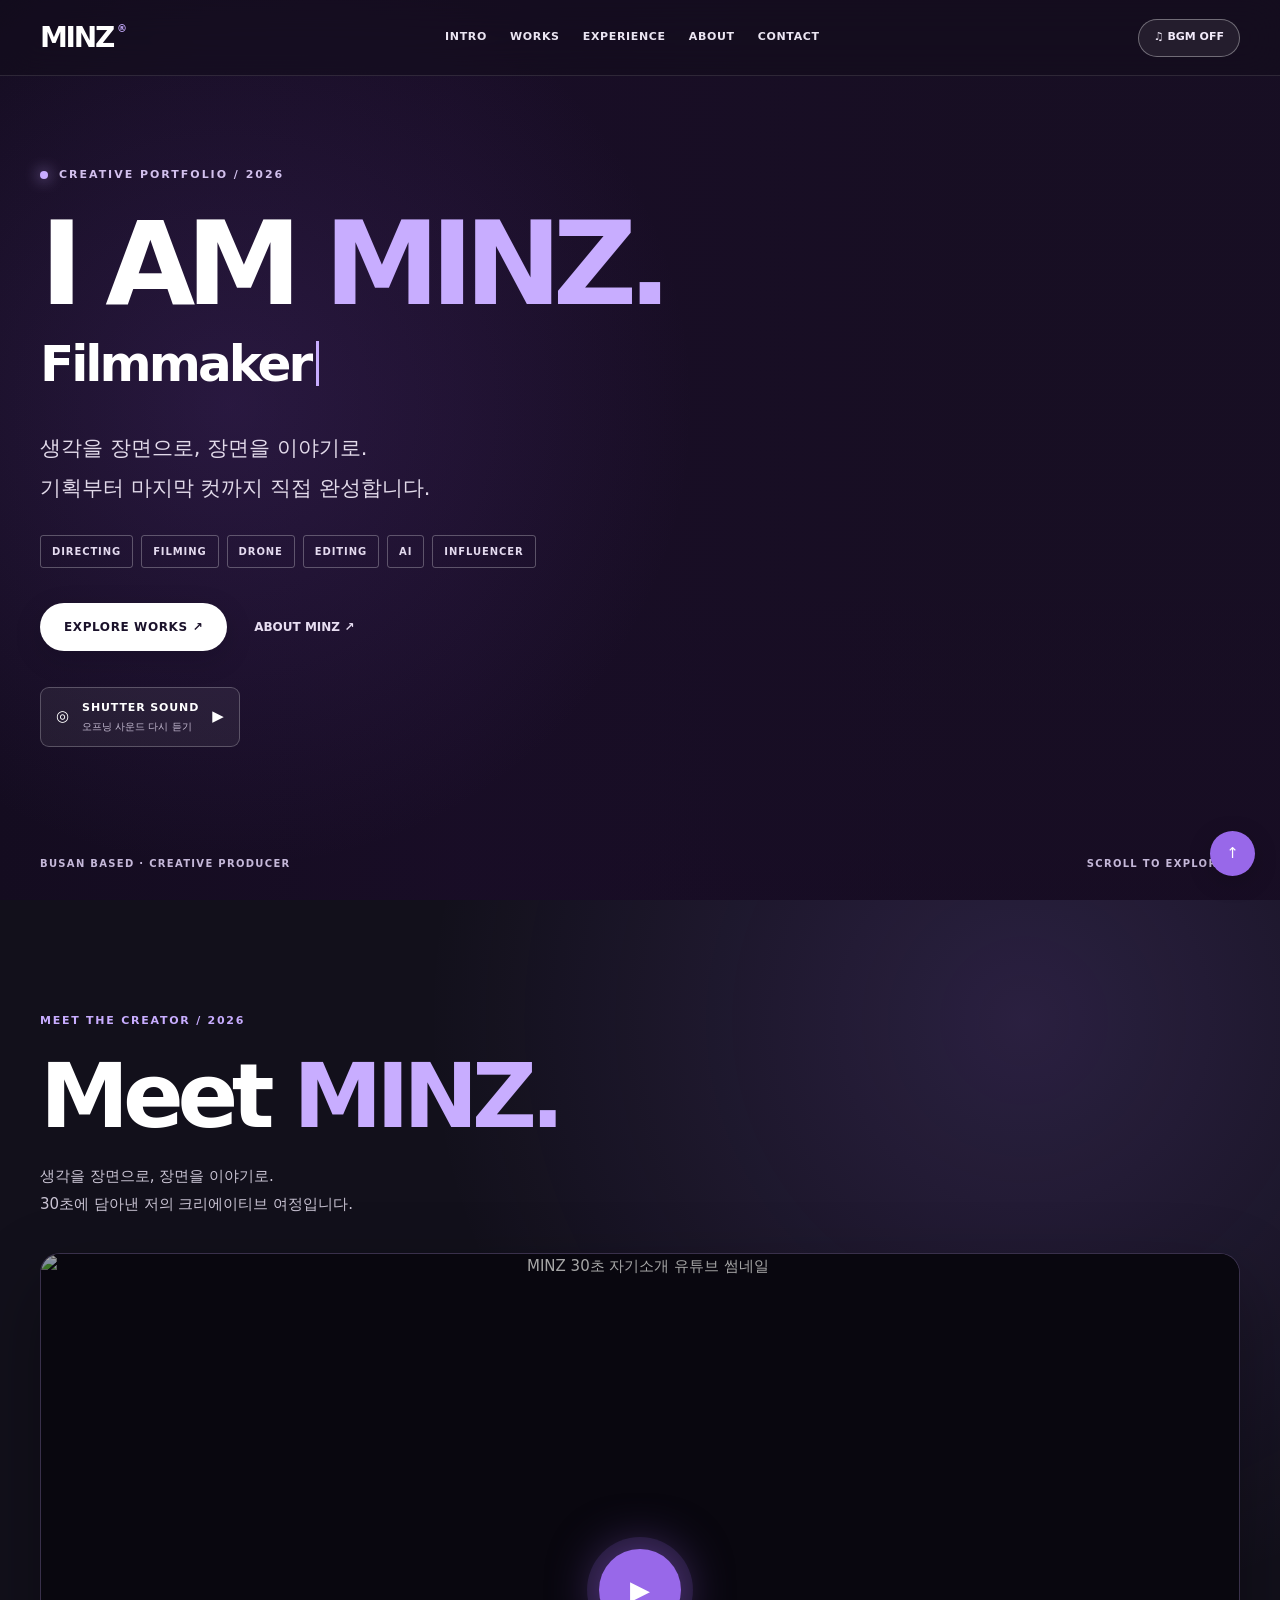
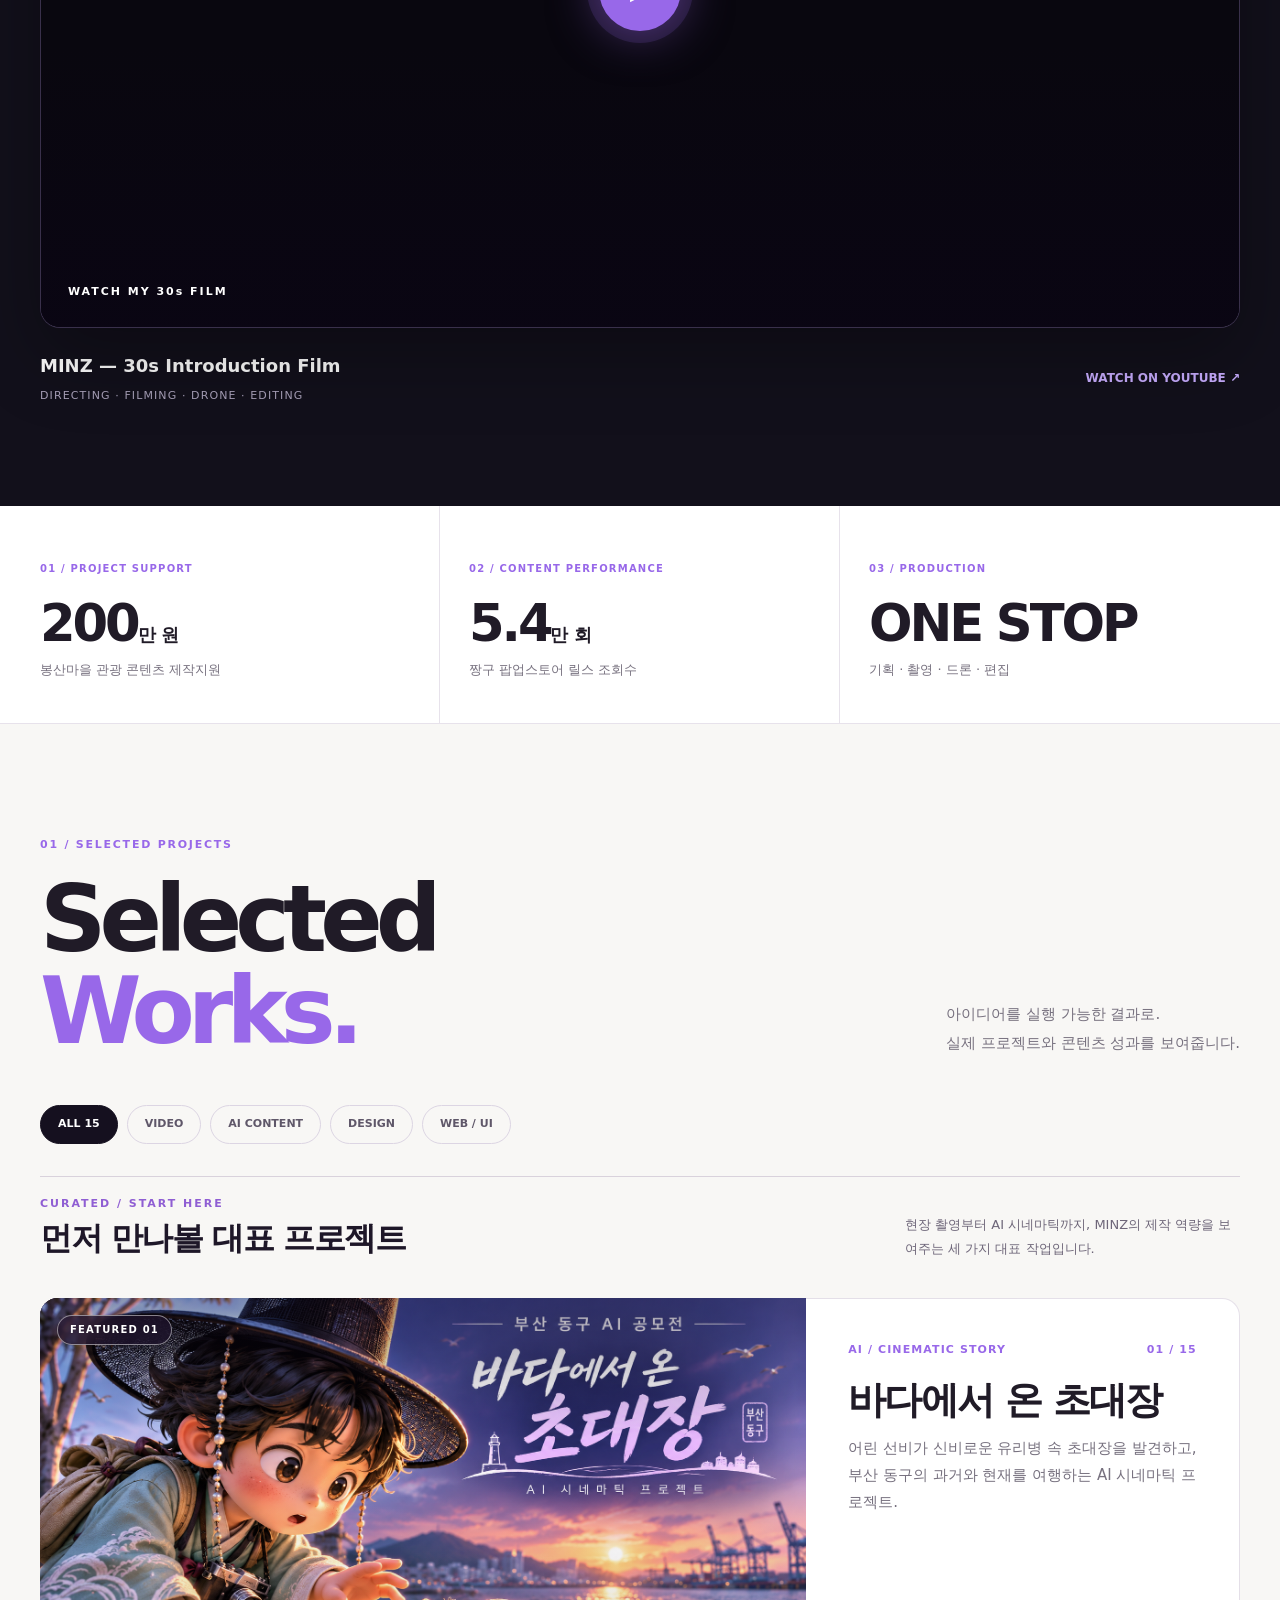
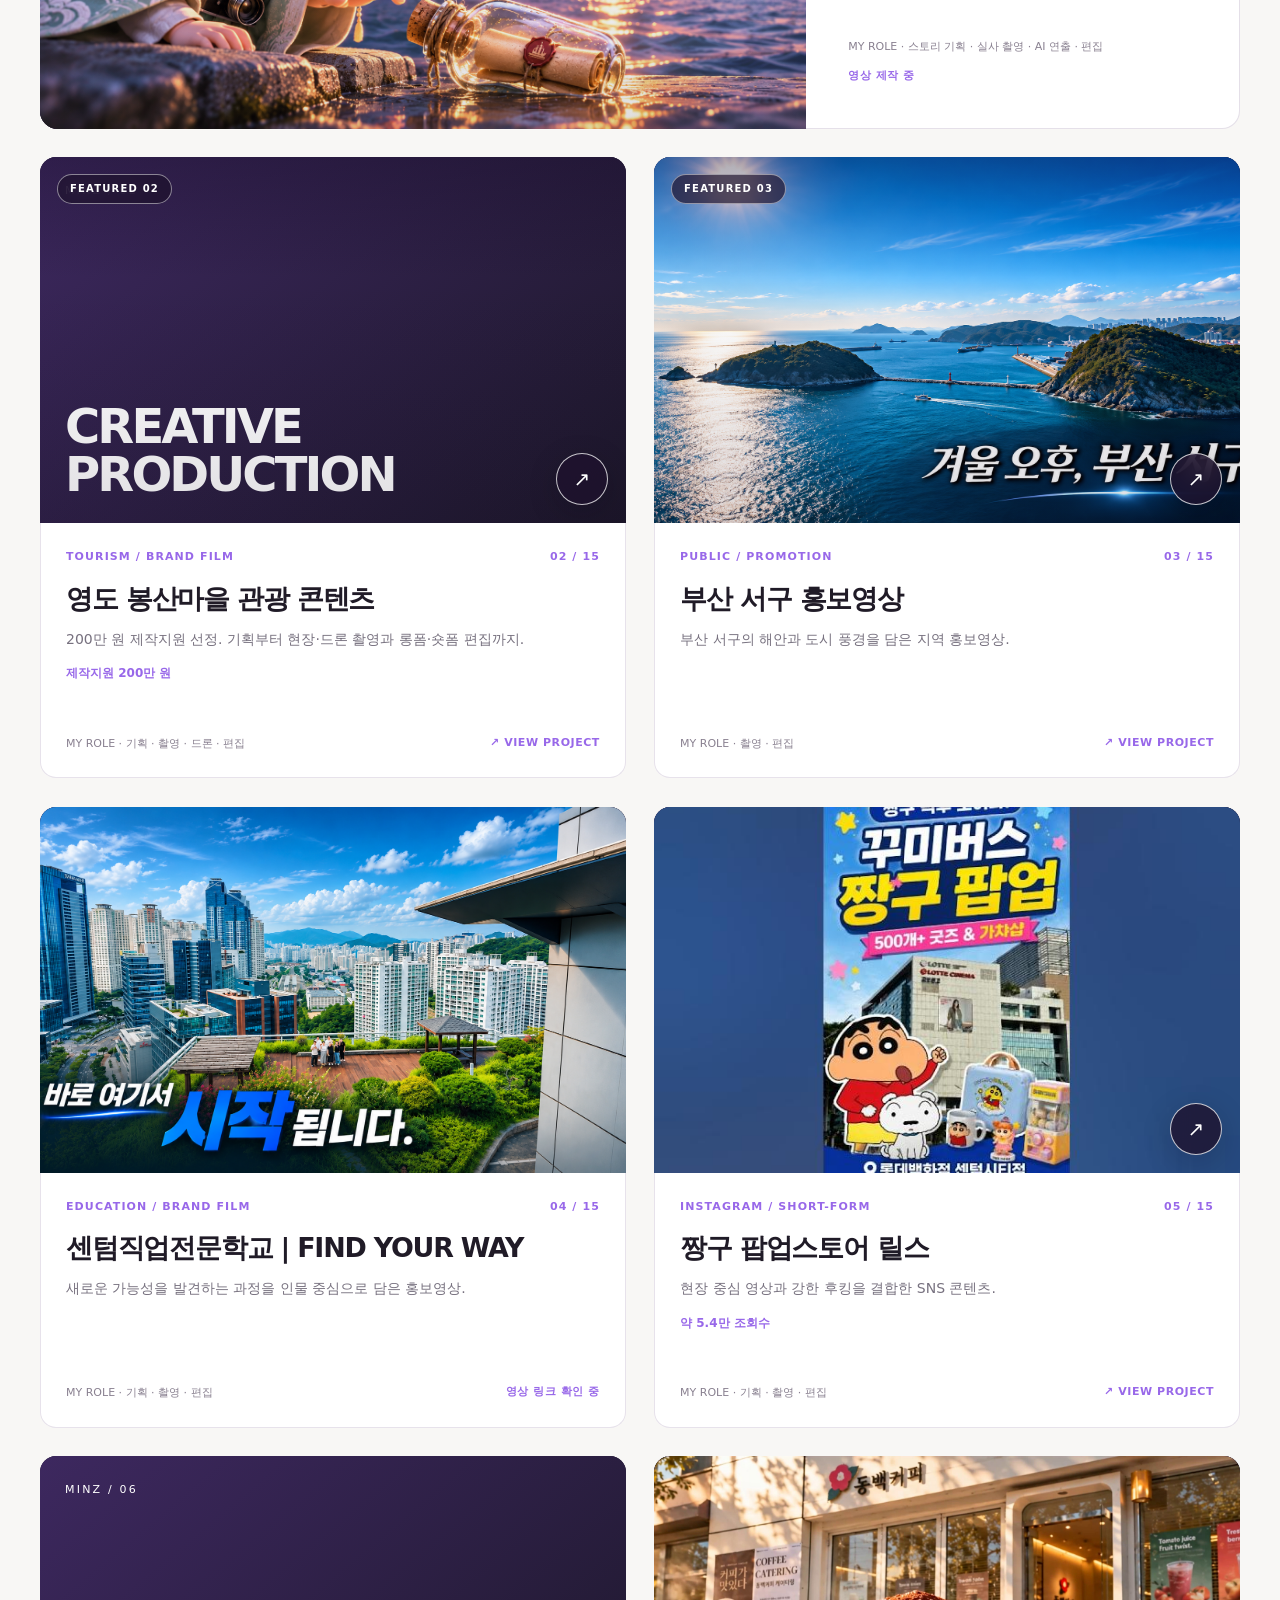
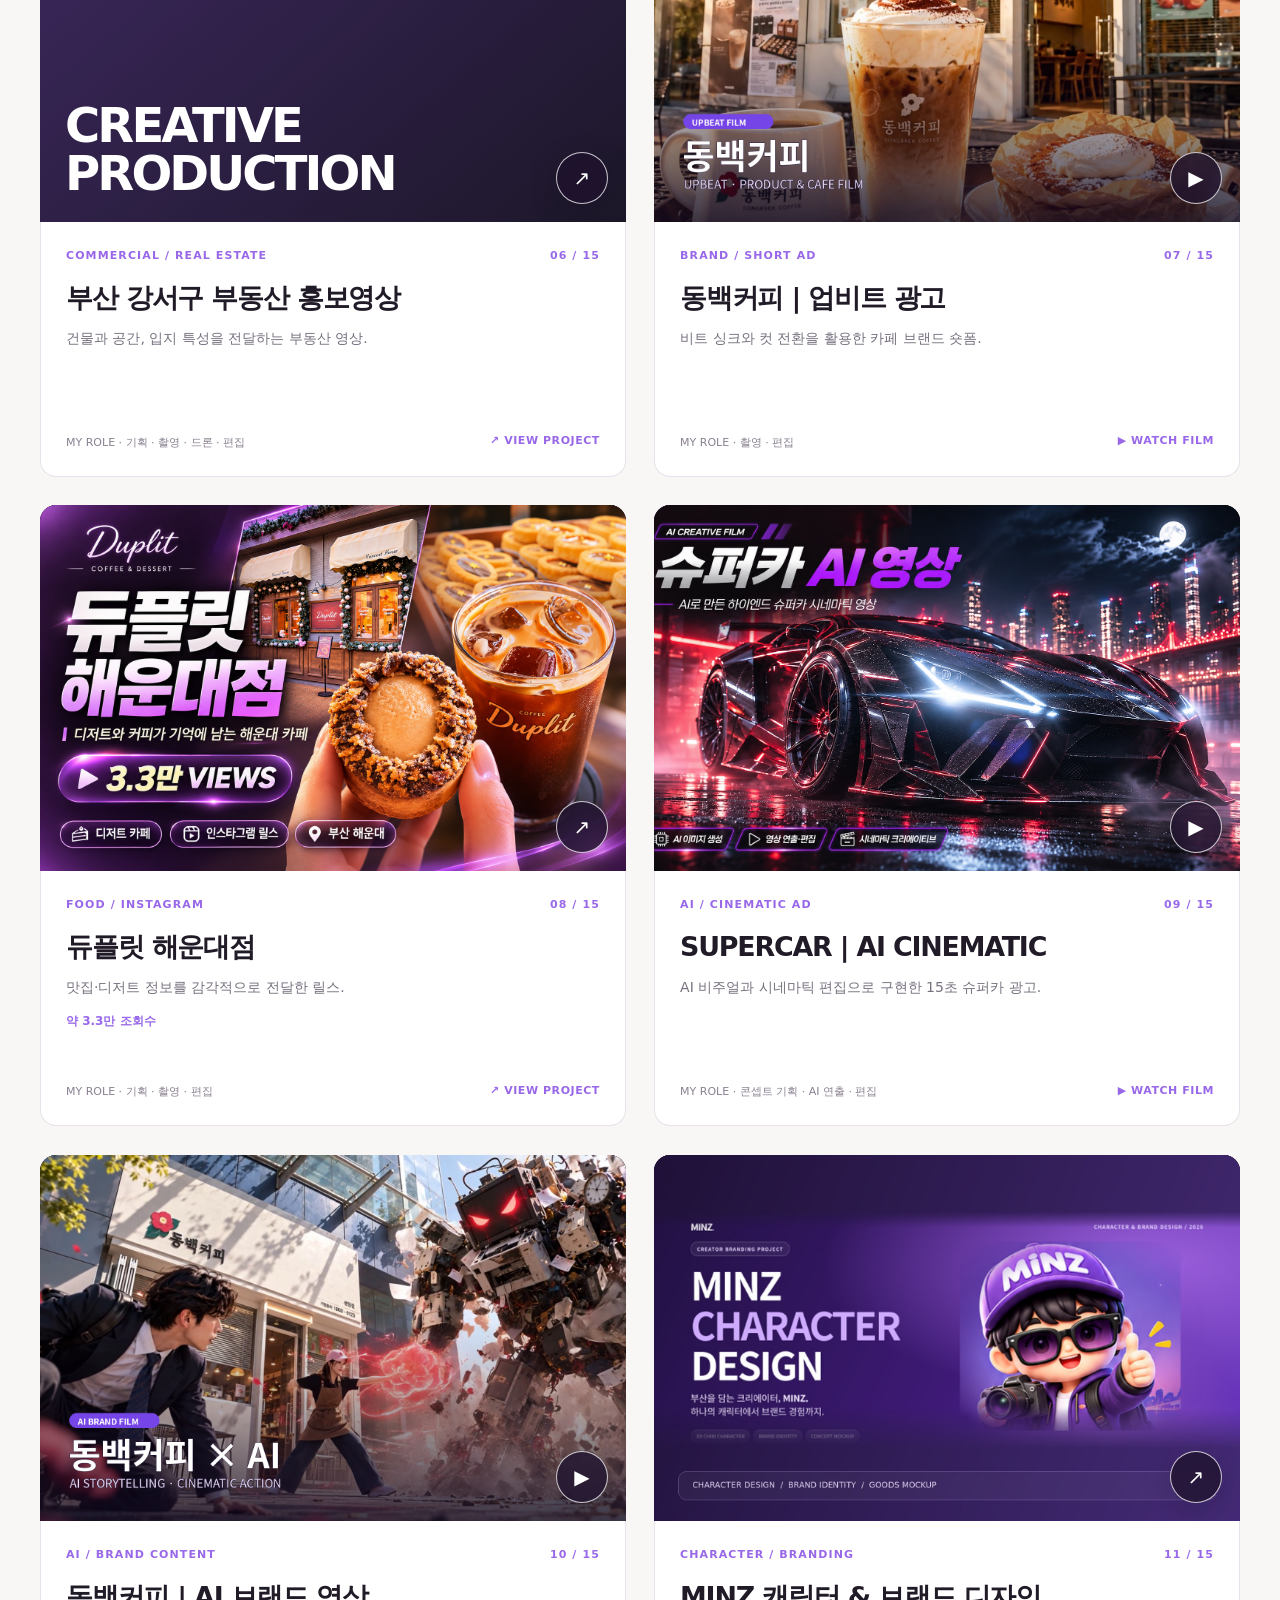
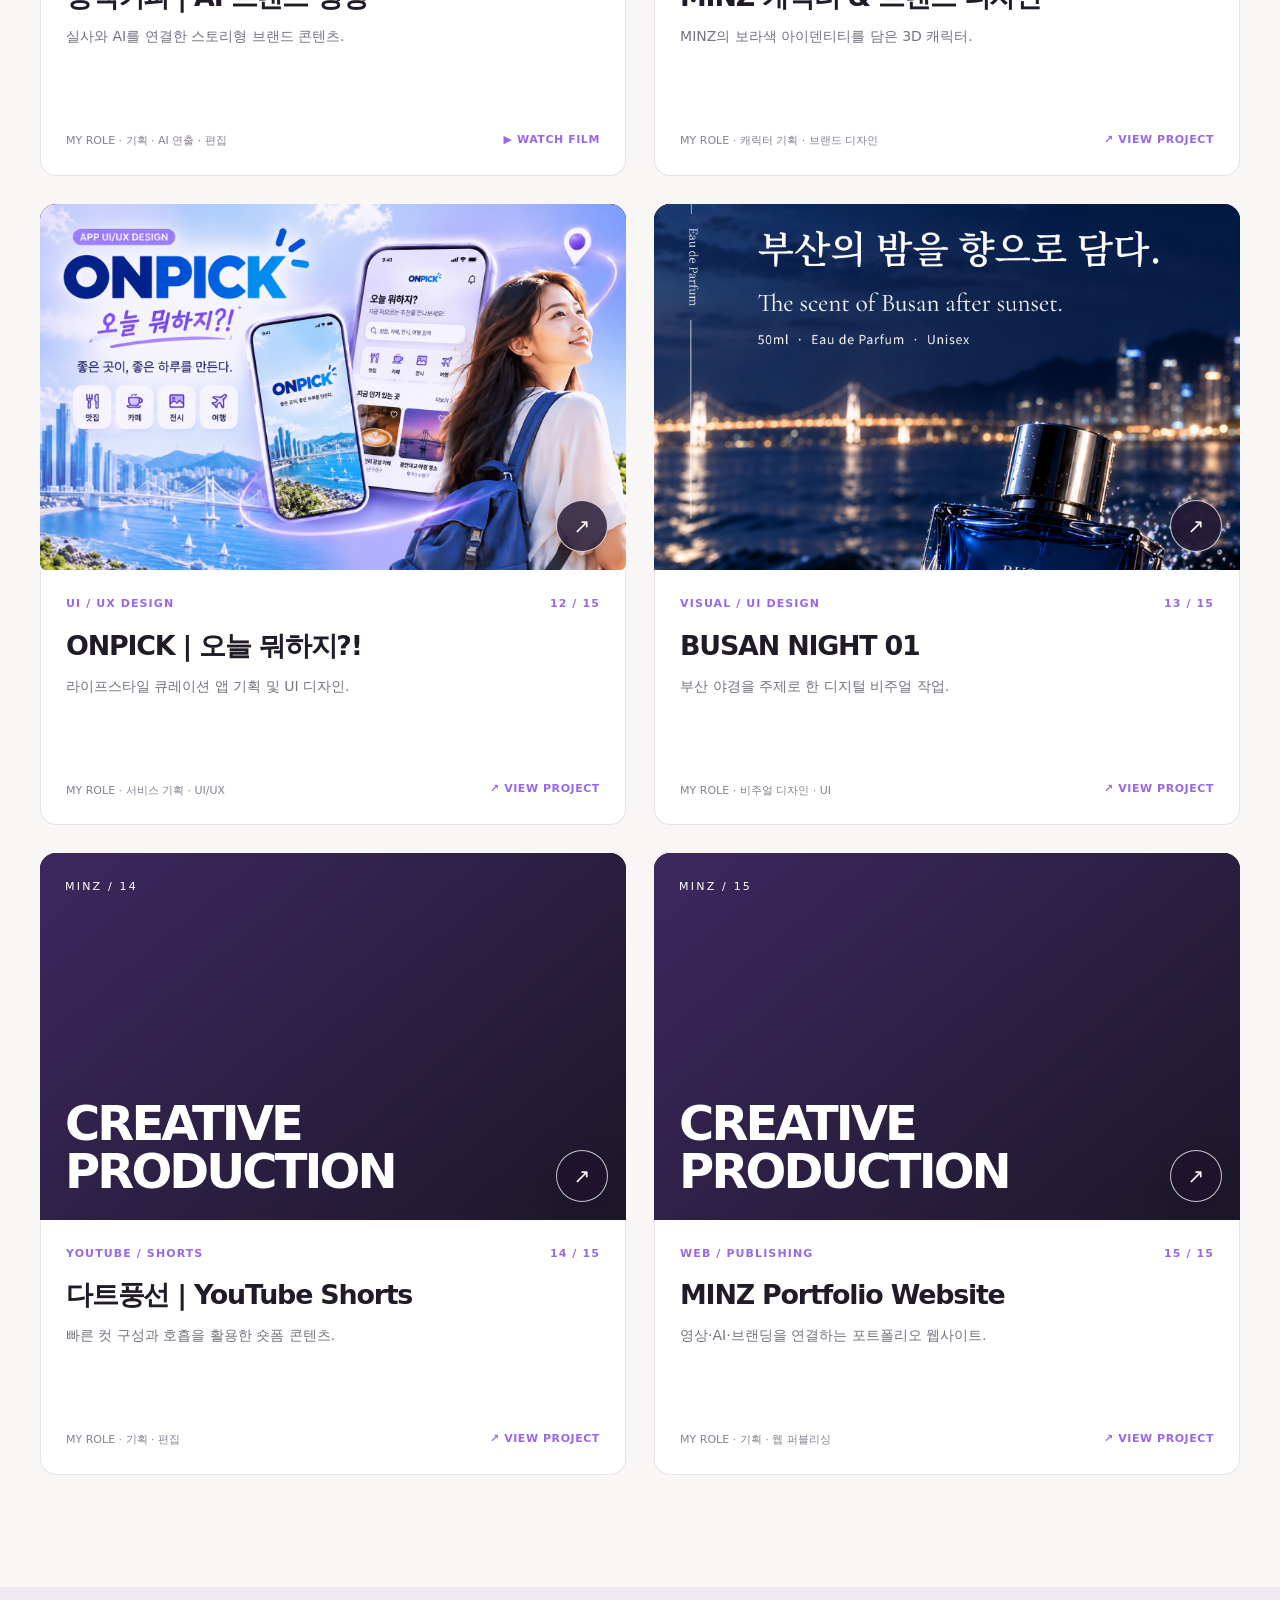
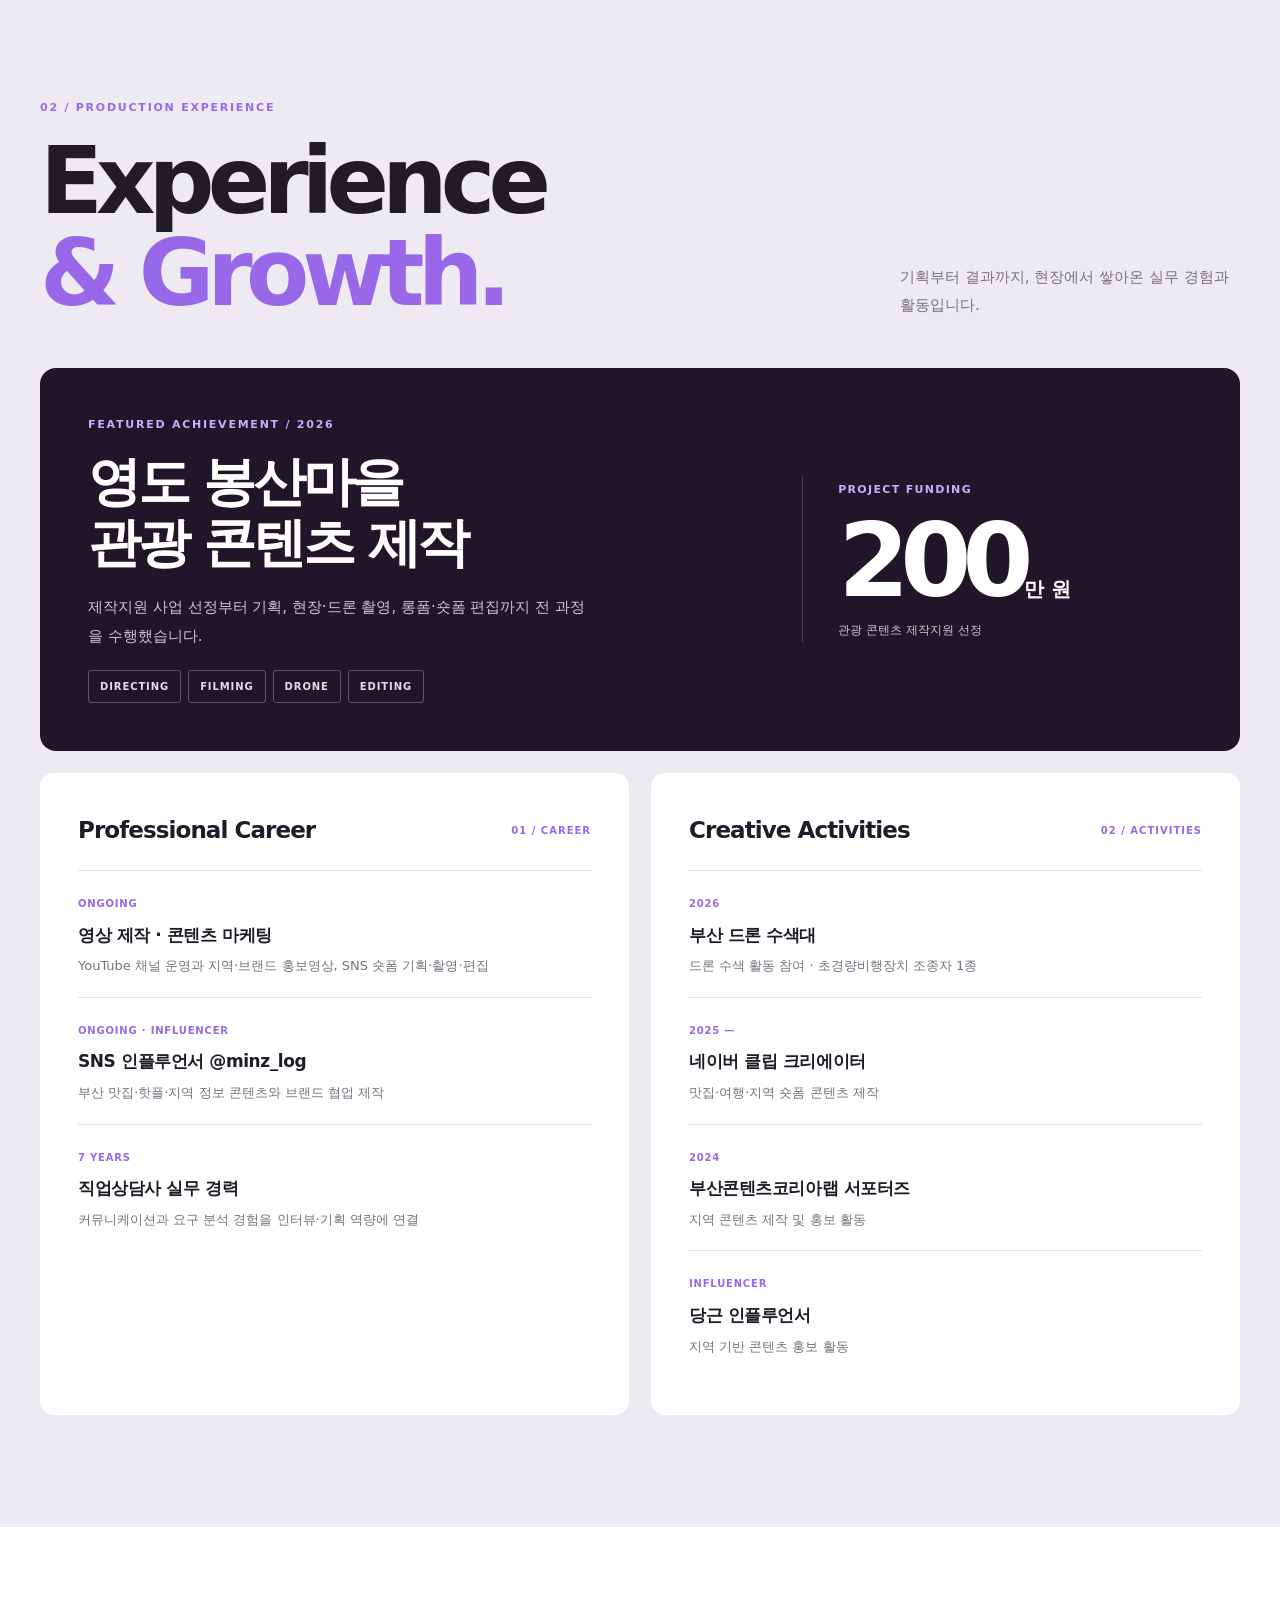
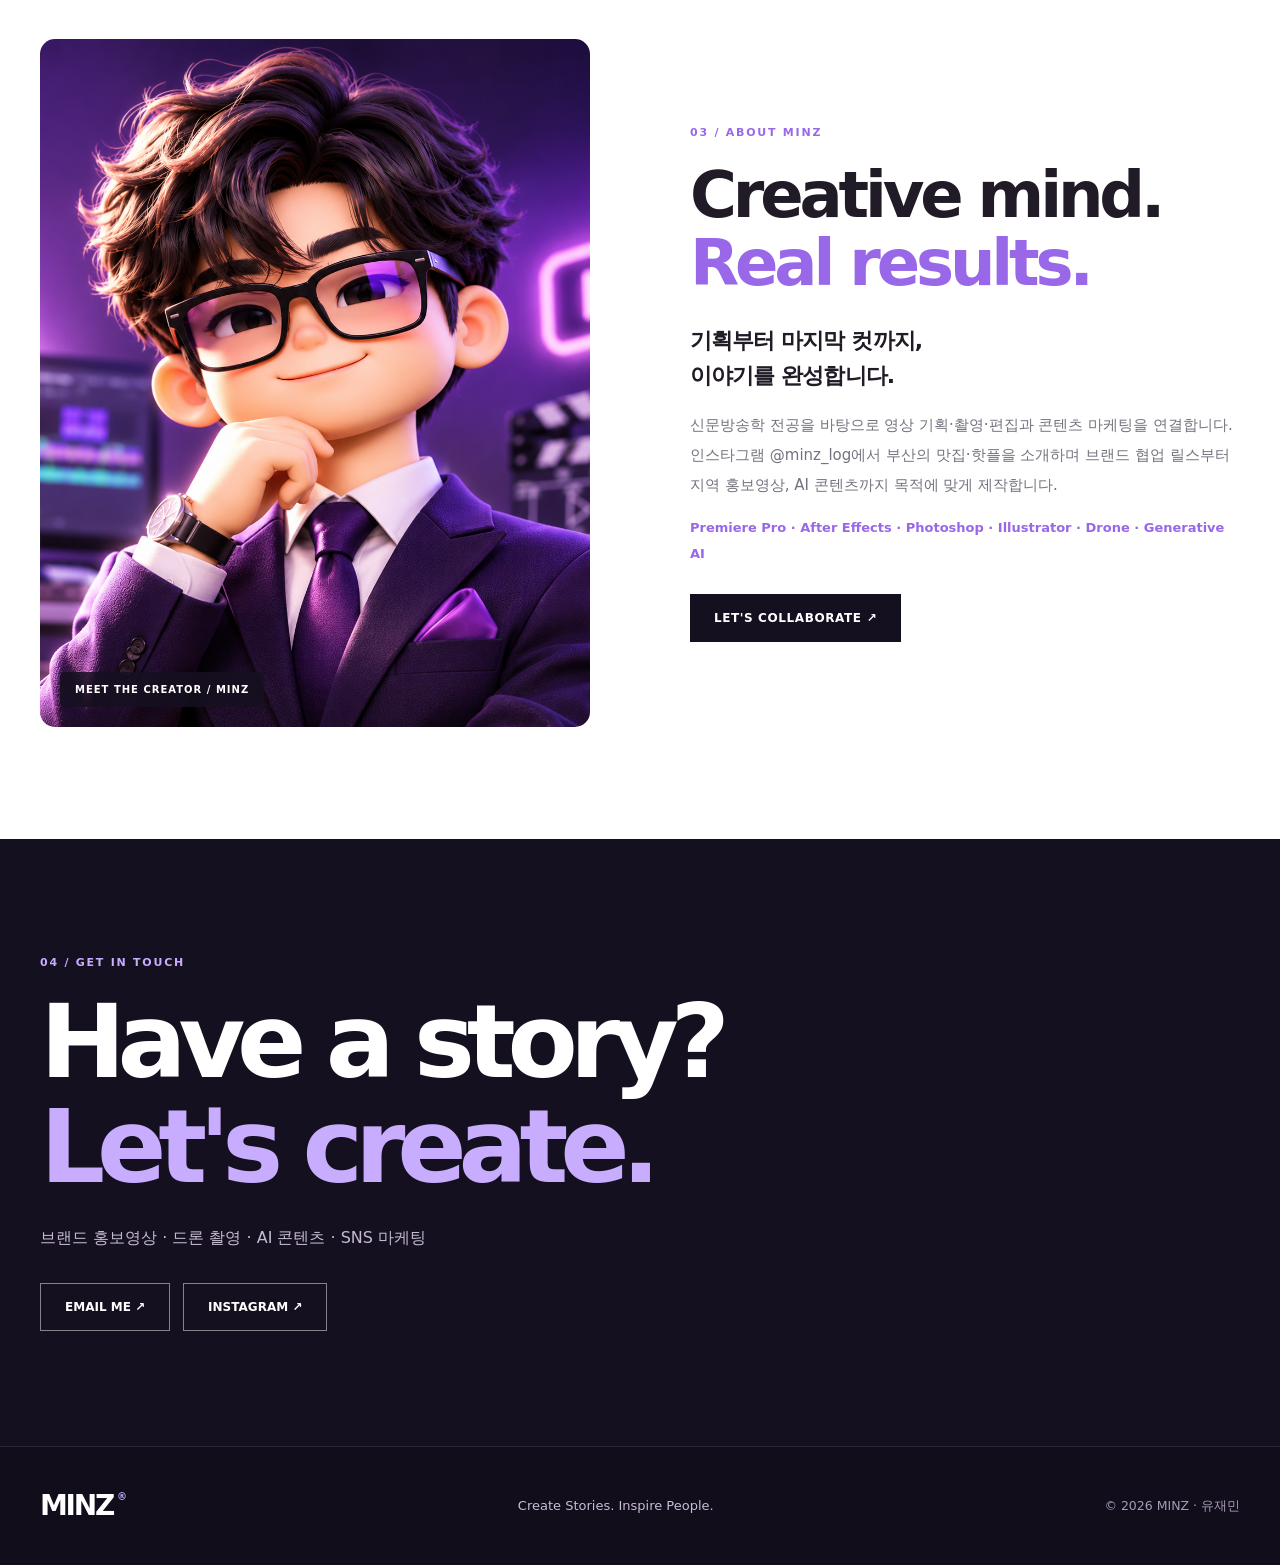
==== commit 1afa8113: "up" ====
--- a/index.html
+++ b/index.html
@@ -13,7 +13,7 @@
   <link rel="preconnect" href="https://cdn.jsdelivr.net">
   <link rel="stylesheet"
     href="https://cdn.jsdelivr.net/gh/orioncactus/pretendard/dist/web/variable/pretendardvariable.css">
-  <link rel="stylesheet" href="assets/css/minz-upgrade.css?v=20261119-1">
+  <link rel="stylesheet" href="assets/css/main.css?v=20261119-2">
 </head>
 
 <body>
--- a/assets/css/main.css
+++ b/assets/css/main.css
@@ -0,0 +1,492 @@
+/* MINZ Creative Portfolio · 2026 / main.css */
+:root{--dark:#15101f;--dark2:#21182e;--purple:#9868e9;--lav:#c8adff;--paper:#f8f7f5;--ink:#201b27;--muted:#77717f;--rule:#e7e2eb;--font:'Pretendard Variable',Pretendard,system-ui,-apple-system,'Segoe UI',sans-serif}
+*,*::before,*::after{box-sizing:border-box}html{scroll-behavior:smooth;scroll-padding-top:85px}body{margin:0;background:var(--paper);color:var(--ink);font:15px/1.7 var(--font);-webkit-font-smoothing:antialiased;overflow-x:hidden}a{color:inherit;text-decoration:none}button{font:inherit;cursor:pointer}img,video{max-width:100%;display:block}[hidden]{display:none!important}button:focus-visible,a:focus-visible{outline:2px solid var(--lav);outline-offset:4px}.container{width:min(1220px,calc(100% - 80px));margin:auto}.section{padding:112px 0}.kicker{font-size:11px;font-weight:850;letter-spacing:.16em;color:var(--purple);margin:0 0 18px}.section-heading{display:flex;align-items:end;justify-content:space-between;gap:38px;margin-bottom:48px}.section-title{font-size:clamp(50px,7.2vw,99px);font-weight:900;line-height:1;letter-spacing:-.075em;margin:0}.section-title em{font-style:normal;color:var(--purple)}.section-description{max-width:340px;color:var(--muted);line-height:1.9;margin:0}
+/* Header */
+.header{height:76px;position:fixed;inset:0 0 auto;z-index:1000;background:rgba(18,13,28,.56);border-bottom:1px solid rgba(255,255,255,.11);backdrop-filter:blur(18px);transition:background .25s}.header.scrolled{background:rgba(18,13,28,.96)}.nav-layout{height:100%;display:flex;align-items:center;justify-content:space-between;gap:22px}.logo{color:#fff;font-size:28px;font-weight:900;letter-spacing:-.08em;line-height:1}.logo span{font-size:10px;color:var(--lav);vertical-align:top;margin-left:4px;letter-spacing:0}.nav{display:flex;align-items:center;gap:23px}.nav a{font-size:11px;color:#ebe5f2;letter-spacing:.06em;font-weight:800;transition:color .2s}.nav a:hover{color:var(--lav)}.header-actions{display:flex;align-items:center;gap:8px}.bgm-btn{background:rgba(255,255,255,.07);color:#f2eafa;border:1px solid rgba(255,255,255,.35);padding:8px 15px;border-radius:999px;font-size:11px;font-weight:800;min-height:38px}.bgm-btn.active{background:var(--lav);border-color:var(--lav);color:var(--dark)}.menu-btn{display:none;color:#fff;font-size:27px;border:0;background:transparent;padding:3px 10px}
+/* Hero */
+.hero{min-height:760px;min-height:100svh;position:relative;display:flex;flex-direction:column;isolation:isolate;background:var(--dark);color:#fff;overflow:hidden}.hero-video{position:absolute;inset:0;width:100%;height:100%;object-fit:cover;z-index:-3}.hero-overlay{position:absolute;inset:0;z-index:-2;background:linear-gradient(90deg,rgba(20,12,32,.97),rgba(25,13,39,.88) 36%,rgba(27,12,41,.43) 75%),linear-gradient(0deg,rgba(20,12,32,.6),transparent 35%)}.hero::after{content:'';position:absolute;inset:0;z-index:-1;background:radial-gradient(circle at 18% 45%,rgba(107,65,165,.22),transparent 40%)}.hero-layout{flex:1;display:flex;align-items:center;padding-top:136px;padding-bottom:78px}.hero-content{max-width:800px}.hero-kicker{display:flex;align-items:center;gap:11px;font-size:11px;letter-spacing:.18em;color:#d2c0ed;font-weight:850;margin:0 0 22px}.signal-dot{width:8px;height:8px;border-radius:50%;background:var(--lav);box-shadow:0 0 15px var(--lav)}.hero-title{font-size:clamp(65px,9.1vw,142px);font-weight:900;line-height:.97;letter-spacing:-.08em;margin:0 0 27px}.hero-title em{font-style:normal;color:var(--lav)}.typing-line{display:block;color:#fff;font-size:.43em;letter-spacing:-.06em;margin-top:20px;min-height:1.25em}.cursor{display:inline-block;background:var(--lav);height:.9em;width:3px;margin-left:6px;vertical-align:-.1em;animation:blink 1s steps(1) infinite}@keyframes blink{50%{opacity:0}}.hero-description{font-size:clamp(17px,2vw,21px);line-height:1.9;color:#e1d9e9;margin:0 0 26px}.hero-services{display:flex;gap:8px;flex-wrap:wrap;margin-bottom:35px}.hero-services span,.tags span{font-size:10px;font-weight:800;letter-spacing:.09em;padding:7px 11px;border:1px solid rgba(255,255,255,.28);border-radius:3px;color:#e4daef}.hero-actions{display:flex;align-items:center;gap:27px;flex-wrap:wrap}.button{display:inline-flex;align-items:center;justify-content:center;padding:14px 24px;min-height:48px;font-size:12px;font-weight:850;letter-spacing:.05em;transition:transform .2s,background .2s}.button:hover{transform:translateY(-3px)}.button-white{background:#fff;color:#1b122b}.hero-link{font-size:12px;font-weight:800;color:#e8def2}.shutter-control{display:flex;align-items:center;gap:13px;margin-top:36px;padding:11px 15px;background:rgba(255,255,255,.06);border:1px solid rgba(255,255,255,.24);color:#fff;border-radius:9px;text-align:left;transition:background .2s}.shutter-control:hover,.shutter-control.is-playing{background:rgba(152,104,233,.27)}.shutter-control strong,.shutter-control small{display:block}.shutter-control strong{font-size:11px;letter-spacing:.08em}.shutter-control small{font-size:10px;color:#c8bed5}.hero-footer{display:flex;justify-content:space-between;gap:20px;padding-bottom:28px;font-size:10px;font-weight:800;letter-spacing:.13em;color:#c5b8d9}
+/* Introduction */
+.minz-intro{padding:112px 0 100px;color:#fff;background:radial-gradient(circle at 80% 10%,rgba(152,104,233,.18),transparent 40%),#12101b}.intro-head{margin-bottom:34px}.intro-head .kicker{color:var(--lav)}.intro-head h2{font-size:clamp(48px,7vw,90px);line-height:1.05;letter-spacing:-.07em;margin:0 0 19px;font-weight:900}.intro-head h2 em{font-style:normal;color:var(--lav)}.intro-head>p:last-child{color:#c9c3d3;line-height:1.9;margin:0}.intro-player{position:relative;width:100%;aspect-ratio:16/9;border-radius:20px;overflow:hidden;background:#09070f;border:1px solid rgba(200,173,255,.25);box-shadow:0 28px 76px rgba(0,0,0,.3)}.intro-cover{position:relative;display:block;width:100%;height:100%;border:0;padding:0;background:#09070f;color:#fff;overflow:hidden}.intro-cover img{width:100%;height:100%;object-fit:cover;filter:brightness(.65);transition:transform .5s,filter .5s}.intro-cover::after{content:'';position:absolute;inset:0;background:linear-gradient(0deg,rgba(10,5,20,.8),transparent 42%);pointer-events:none}.intro-cover:hover img{transform:scale(1.035);filter:brightness(.84)}.intro-play{position:absolute;z-index:1;top:50%;left:50%;transform:translate(-50%,-50%);display:grid;place-items:center;background:var(--purple);width:82px;height:82px;border-radius:50%;font-size:26px;box-shadow:0 0 0 12px rgba(152,104,233,.15),0 0 50px rgba(152,104,233,.5);transition:transform .25s}.intro-cover:hover .intro-play{transform:translate(-50%,-50%) scale(1.12)}.intro-watch{position:absolute;z-index:1;left:27px;bottom:25px;letter-spacing:.18em;font-size:11px;font-weight:850}.intro-player iframe{position:absolute;inset:0;width:100%;height:100%;border:0}.intro-close{position:absolute;z-index:3;top:13px;right:13px;background:rgba(15,8,27,.88);color:#fff;border:1px solid rgba(255,255,255,.5);border-radius:999px;padding:8px 14px;font-size:12px;font-weight:800}.intro-close:hover{background:var(--purple)}.intro-bottom{display:flex;justify-content:space-between;align-items:center;flex-wrap:wrap;gap:18px;margin-top:23px}.intro-bottom strong{font-size:18px;font-weight:800}.intro-bottom p{margin:6px 0 0;color:#a8a0b8;font-size:11px;letter-spacing:.1em}.intro-bottom a{font-weight:800;font-size:12px;color:var(--lav)}.intro-bottom a:hover{color:#fff}
+/* Proof */
+.proof-section{background:#fff;border-bottom:1px solid var(--rule)}.proof-grid{display:grid;grid-template-columns:repeat(3,1fr)}.proof-item{padding:49px 29px 42px;border-right:1px solid var(--rule)}.proof-item:first-child{padding-left:0}.proof-item:last-child{border-right:0}.proof-item small{font-size:10px;letter-spacing:.12em;font-weight:800;color:var(--purple)}.proof-item strong{display:block;font-size:clamp(30px,4vw,58px);letter-spacing:-.06em;line-height:1.2;margin:12px 0 5px;font-weight:900}.proof-item strong span{font-size:.35em;letter-spacing:-.02em}.proof-item p{color:var(--muted);margin:0;font-size:13px}
+/* Works */
+.works-section{background:var(--paper)}.filters{display:flex;flex-wrap:wrap;gap:9px;margin-bottom:32px}.filter{border:1px solid #dcd5e3;border-radius:999px;background:transparent;color:#5f5769;font-size:11px;font-weight:800;padding:9px 17px;transition:.2s}.filter:hover,.filter.active{background:var(--dark);border-color:var(--dark);color:#fff}.works-grid{display:grid;grid-template-columns:repeat(2,minmax(0,1fr));gap:32px}.project{min-width:0}.project-media{aspect-ratio:16/10;background:#20172e;position:relative;overflow:hidden;border-radius:13px 13px 0 0;cursor:pointer}.project-placeholder{position:absolute;inset:0;display:flex;flex-direction:column;justify-content:space-between;padding:25px;background:linear-gradient(140deg,#3d285f,#1c1729);color:#fff}.project-placeholder small{font-size:11px;letter-spacing:.2em}.project-placeholder strong{font-size:clamp(28px,4vw,48px);line-height:1;letter-spacing:-.06em}.project-media img{position:relative;width:100%;height:100%;object-fit:cover;transition:transform .5s,filter .5s}.project:hover .project-media img{transform:scale(1.055);filter:brightness(.86)}.project-action{position:absolute;z-index:2;right:18px;bottom:18px;width:49px;height:49px;display:grid;place-items:center;border-radius:50%;border:1px solid rgba(255,255,255,.75);color:#fff;background:rgba(30,18,46,.8);font-size:20px;backdrop-filter:blur(12px);transition:background .2s,transform .2s}.project-action:hover{background:var(--purple);transform:scale(1.1)}.project-content{background:#fff;padding:25px;border:1px solid var(--rule);border-top:0;border-radius:0 0 13px 13px;min-height:260px;display:flex;flex-direction:column}.project-meta{display:flex;justify-content:space-between;gap:10px;font-size:10px;color:var(--purple);letter-spacing:.1em;font-weight:850}.project-content h3{margin:15px 0 10px;font-size:clamp(20px,2.2vw,27px);line-height:1.3;letter-spacing:-.04em}.project-content>p{margin:0;color:var(--muted);font-size:13px;line-height:1.8}.project-result{display:block;margin-top:11px;color:var(--purple);font-size:12px}.project-foot{margin-top:auto;padding-top:24px;display:flex;align-items:end;justify-content:space-between;gap:12px}.project-foot small{font-size:10px;color:#898090;line-height:1.6}.project-foot b{font-size:10px;letter-spacing:.05em;white-space:nowrap;color:var(--purple)}
+/* Experience */
+.experience-section{background:#eeeaf2}.experience-feature{display:grid;grid-template-columns:1.4fr .8fr;gap:32px;padding:48px;background:#201629;color:#fff;border-radius:16px;margin-bottom:22px}.experience-feature .kicker{color:var(--lav)}.experience-feature h3{font-size:clamp(30px,4.4vw,53px);line-height:1.14;margin:0 0 20px;letter-spacing:-.06em}.experience-feature>div>p:not(.kicker){color:#d0c3db;line-height:1.9;max-width:500px}.tags{display:flex;gap:7px;flex-wrap:wrap;margin-top:20px}.experience-number{align-self:center;border-left:1px solid rgba(255,255,255,.2);padding-left:35px}.experience-number small{letter-spacing:.12em;color:var(--lav);font-size:11px;font-weight:800}.experience-number strong{display:block;font-size:clamp(65px,8vw,115px);letter-spacing:-.09em;line-height:1.15}.experience-number strong em{font-size:20px;font-style:normal;letter-spacing:0}.experience-number p{font-size:12px;color:#d4c7df;margin:0}.experience-grid{display:grid;grid-template-columns:1fr 1fr;gap:22px}.experience-panel{background:#fff;padding:38px;border-radius:14px}.experience-panel h3{display:flex;justify-content:space-between;align-items:center;gap:10px;font-size:23px;letter-spacing:-.04em;border-bottom:1px solid var(--rule);padding-bottom:20px;margin:0}.experience-panel h3 span{font-size:10px;letter-spacing:.1em;color:var(--purple)}.timeline-item{padding:19px 0;border-bottom:1px solid var(--rule)}.timeline-item:last-child{border:0}.timeline-item small{font-size:10px;color:var(--purple);font-weight:850;letter-spacing:.08em}.timeline-item h4{font-size:17px;letter-spacing:-.025em;margin:5px 0}.timeline-item p{font-size:13px;color:var(--muted);margin:0;line-height:1.8}
+/* About */
+.about-section{background:#fff}.about-grid{display:grid;grid-template-columns:1fr 1fr;align-items:center;gap:min(8vw,100px)}.about-image{background:#e3dce9;aspect-ratio:4/5;position:relative;overflow:hidden;border-radius:15px}.about-image img{width:100%;height:100%;object-fit:cover}.about-image>span{position:absolute;bottom:20px;left:20px;background:rgba(22,16,32,.85);color:#fff;padding:9px 15px;border-radius:5px;font-size:10px;letter-spacing:.1em;font-weight:800}.about-copy h2{font-size:clamp(42px,5vw,71px);line-height:1.07;letter-spacing:-.065em;margin:0 0 27px}.about-copy h2 em{font-style:normal;color:var(--purple)}.about-copy h3{font-size:22px;letter-spacing:-.04em;line-height:1.55;margin:0 0 17px}.about-copy>p:not(.kicker){color:var(--muted);line-height:2}.about-copy .skills{color:var(--purple)!important;font-weight:700;font-size:13px;margin-bottom:27px}.button-dark{background:var(--dark);color:#fff}.button-dark:hover{background:var(--purple)}
+/* Contact & Footer */
+.contact-section{padding:115px 0;background:var(--dark);color:#fff}.contact-section .kicker{color:var(--lav)}.contact-section h2{font-size:clamp(57px,8vw,110px);line-height:1.02;letter-spacing:-.08em;margin:0 0 25px}.contact-section h2 em{font-style:normal;color:var(--lav)}.contact-section p:not(.kicker){color:#c5bad1;font-size:16px}.contact-links{display:flex;gap:13px;flex-wrap:wrap;margin-top:31px}.contact-links a{display:inline-flex;padding:13px 24px;border:1px solid rgba(255,255,255,.48);color:#fff;font-weight:800;font-size:12px;transition:background .2s}.contact-links a:hover{background:var(--purple)}.footer{background:#120d1b;color:#fff;border-top:1px solid rgba(255,255,255,.1);padding:35px 0}.footer-inner{display:flex;align-items:center;justify-content:space-between;flex-wrap:wrap;gap:16px}.footer-inner p{color:#c8bcd4;font-size:13px}.footer-inner small{color:#a89ab7}.back-top{position:fixed;right:25px;bottom:24px;z-index:20;width:45px;height:45px;border-radius:50%;display:grid;place-items:center;background:var(--purple);color:#fff;box-shadow:0 6px 24px rgba(0,0,0,.18)}
+/* Dialog and toast */
+.video-dialog{width:min(980px,calc(100vw - 30px));max-width:none;padding:0;background:#100c18;border:1px solid #5e477c;color:#fff;border-radius:15px;overflow:hidden}.video-dialog::backdrop{background:rgba(9,6,16,.85);backdrop-filter:blur(8px)}.dialog-head{display:flex;align-items:center;justify-content:space-between;padding:14px 19px;font-size:11px;letter-spacing:.14em;font-weight:800}.dialog-head button{background:transparent;border:0;color:#fff;font-size:21px}.dialog-player{aspect-ratio:16/9;background:#000}.dialog-player video{width:100%;height:100%;object-fit:contain}.toast{position:fixed;bottom:85px;left:50%;z-index:1100;transform:translate(-50%,16px);background:#22182e;color:#fff;padding:12px 18px;border-radius:8px;opacity:0;pointer-events:none;transition:opacity .25s,transform .25s;font-size:12px}.toast.show{opacity:1;transform:translate(-50%,0)}.reveal{opacity:0;transform:translateY(28px);transition:opacity .65s,transform .65s}.reveal.visible{opacity:1;transform:translateY(0)}
+/* Responsive */
+@media(max-width:1000px){.nav{gap:13px}.nav a{font-size:10px}.container{width:min(1220px,calc(100% - 48px))}.experience-panel{padding:27px}.hero-title{font-size:clamp(62px,9vw,110px)}}
+@media(max-width:760px){html{scroll-padding-top:70px}.header{height:68px}.container{width:calc(100% - 32px)}.section{padding:75px 0}.menu-btn{display:block}.nav{position:absolute;left:0;right:0;top:68px;display:none;flex-direction:column;align-items:stretch;gap:0;background:#191221;padding:11px 18px 20px;border-bottom:1px solid rgba(255,255,255,.15)}.nav.open{display:flex}.nav a{padding:12px;font-size:12px}.bgm-btn{padding:7px 10px;font-size:10px}.hero{min-height:690px;min-height:100svh}.hero-layout{padding-top:120px;padding-bottom:70px}.hero-title{font-size:clamp(58px,13.2vw,95px)}.hero-description{font-size:16px}.hero-footer{font-size:8px}.hero-services span{font-size:9px;padding:6px 8px}.hero-actions{gap:17px}.minz-intro{padding:74px 0}.intro-head h2{font-size:clamp(45px,11vw,68px)}.intro-head>p:last-child{font-size:14px}.intro-player{border-radius:11px}.intro-play{width:58px;height:58px;font-size:19px}.intro-watch{font-size:9px;left:15px;bottom:15px}.intro-bottom strong{font-size:15px}.intro-bottom p{font-size:10px}.proof-grid{grid-template-columns:1fr}.proof-item,.proof-item:first-child{padding:25px 0;border-right:0;border-bottom:1px solid var(--rule)}.proof-item:last-child{border-bottom:0}.proof-item strong{font-size:40px}.section-heading{display:block}.section-heading .section-description{margin-top:20px}.section-title{font-size:clamp(52px,12vw,80px)}.works-grid,.experience-grid,.about-grid,.experience-feature{grid-template-columns:1fr}.works-grid{gap:22px}.project-content{min-height:225px;padding:19px}.experience-feature{padding:28px}.experience-number{border-left:0;border-top:1px solid rgba(255,255,255,.2);padding:24px 0 0}.experience-number strong{font-size:68px}.experience-panel{padding:27px}.about-grid{gap:33px}.about-image{max-height:550px}.contact-section{padding:85px 0}.contact-section h2{font-size:clamp(52px,12vw,88px)}.footer-inner{display:block}.footer-inner>*{display:block;margin-bottom:10px}.back-top{right:14px;bottom:14px;width:40px;height:40px}}
+@media(max-width:390px){.logo{font-size:23px}.bgm-btn{font-size:9px}.hero-title{font-size:54px}.project-foot{display:block}.project-foot b{display:block;margin-top:10px}}
+@media(prefers-reduced-motion:reduce){html{scroll-behavior:auto}*,*::before,*::after{animation-duration:.01ms!important;transition-duration:.01ms!important}.reveal{opacity:1;transform:none}}
+
+/* ==========================================
+   MINZ CREATIVE PORTFOLIO
+   DESIGN UPGRADE 2026.11.19
+   기존 main.css 맨 아래 추가
+========================================== */
+
+:root {
+  --minz-violet: #8f5ed3;
+  --minz-violet-light: #c9adf5;
+  --minz-ink: #1e1728;
+  --minz-ease: cubic-bezier(.22, 1, .36, 1);
+}
+
+/* ==========================================
+   01. CINEMATIC HERO
+========================================== */
+
+.hero .hero-content {
+  position: relative;
+}
+
+.minz-enhanced .hero-title {
+  text-wrap: balance;
+  animation: minzHeroReveal
+    .9s var(--minz-ease) both;
+}
+
+.minz-enhanced .hero-kicker {
+  animation: minzFadeUp
+    .8s .08s var(--minz-ease) both;
+}
+
+.minz-enhanced .hero-description {
+  animation: minzFadeUp
+    .85s .24s var(--minz-ease) both;
+}
+
+.minz-enhanced .hero-services {
+  animation: minzFadeUp
+    .85s .36s var(--minz-ease) both;
+}
+
+.minz-enhanced .hero-actions {
+  animation: minzFadeUp
+    .85s .48s var(--minz-ease) both;
+}
+
+@keyframes minzHeroReveal {
+  from {
+    opacity: 0;
+    clip-path: inset(0 0 100% 0);
+    transform: translateY(24px);
+  }
+  to {
+    opacity: 1;
+    clip-path: inset(0 0 0 0);
+    transform: translateY(0);
+  }
+}
+
+@keyframes minzFadeUp {
+  from {
+    opacity: 0;
+    transform: translateY(18px);
+  }
+  to {
+    opacity: 1;
+    transform: translateY(0);
+  }
+}
+
+/* 히어로 영상 톤 */
+
+.hero-video {
+  filter: saturate(.89) contrast(1.06);
+}
+
+/* 메인 CTA 버튼 */
+
+.hero .button-white {
+  border-radius: 999px;
+  box-shadow: 0 8px 28px rgba(9, 4, 18, .16);
+  transition:
+    transform .3s var(--minz-ease),
+    box-shadow .3s ease;
+}
+
+.hero .button-white:hover {
+  transform: translateY(-4px);
+  box-shadow: 0 12px 34px rgba(151, 102, 213, .26);
+}
+
+.hero-link {
+  text-underline-offset: 7px;
+}
+
+.hero-link:hover {
+  text-decoration: underline;
+}
+
+/* ==========================================
+   02. FEATURED WORKS HEADING
+========================================== */
+
+.minz-featured-intro {
+  display: flex;
+  align-items: flex-end;
+  justify-content: space-between;
+  gap: 22px;
+  margin: 8px 0 20px;
+  padding: 18px 0;
+  border-top: 1px solid rgba(93, 62, 120, .2);
+}
+
+.minz-featured-intro[hidden] {
+  display: none !important;
+}
+
+.minz-featured-intro > div {
+  display: grid;
+  gap: 5px;
+}
+
+.minz-eyebrow {
+  font-size: 11px;
+  font-weight: 850;
+  letter-spacing: .18em;
+  color: var(--minz-violet);
+}
+
+.minz-featured-title {
+  font-size: clamp(20px, 2.7vw, 32px);
+  line-height: 1.3;
+  letter-spacing: -.045em;
+  font-weight: 850;
+  color: var(--minz-ink);
+}
+
+.minz-featured-intro > p {
+  max-width: 335px;
+  margin: 0;
+  font-size: 13px;
+  line-height: 1.8;
+  color: #6e6679;
+}
+
+/* ==========================================
+   03. BENTO GRID PROJECT LAYOUT
+========================================== */
+
+.works-grid.minz-bento {
+  gap: clamp(18px, 2.2vw, 30px);
+}
+
+.works-grid.minz-bento .project {
+  position: relative;
+  min-width: 0;
+  transition:
+    transform .45s var(--minz-ease),
+    filter .3s ease;
+}
+
+@media (hover: hover) and (pointer: fine) {
+  .works-grid.minz-bento .project:hover {
+    transform: translateY(-6px);
+  }
+}
+
+/* 작품 썸네일 */
+
+.works-grid.minz-bento .project-media {
+  isolation: isolate;
+  border-radius: 16px 16px 0 0;
+}
+
+/* 작품 정보 영역 */
+
+.works-grid.minz-bento .project-content {
+  border-radius: 0 0 16px 16px;
+  min-height: 255px;
+  transition:
+    box-shadow .3s ease,
+    border-color .3s ease;
+}
+
+.works-grid.minz-bento
+.project:hover .project-content,
+.works-grid.minz-bento
+.project:focus-within .project-content {
+  box-shadow: 0 18px 40px rgba(40, 20, 55, .09);
+  border-color: rgba(139, 82, 203, .27);
+}
+
+/* 작품명 가독성 */
+
+.works-grid.minz-bento .project-content h3 {
+  font-size: clamp(21px, 2.1vw, 28px);
+  letter-spacing: -.045em;
+}
+
+.works-grid.minz-bento .project-content > p {
+  font-size: 14px;
+}
+
+.works-grid.minz-bento .project-meta {
+  font-size: 11px;
+}
+
+.works-grid.minz-bento .project-foot small,
+.works-grid.minz-bento .project-foot b {
+  font-size: 11px;
+}
+
+/* 작품 재생 버튼 */
+
+.works-grid.minz-bento .project-action {
+  width: 52px;
+  height: 52px;
+  box-shadow: 0 8px 30px rgba(10, 7, 17, .18);
+}
+
+/* 포커스 표시 */
+
+.works-grid.minz-bento
+.project-action:focus-visible,
+.hero-actions a:focus-visible,
+.filters .filter:focus-visible {
+  outline: 3px solid var(--minz-violet-light);
+  outline-offset: 3px;
+}
+
+/* ==========================================
+   04. FEATURED PROJECT DESIGN
+========================================== */
+
+/* 대표 프로젝트 이미지 그라디언트 */
+
+.works-grid.minz-bento
+.project--featured .project-media::after {
+  content: "";
+  position: absolute;
+  z-index: 1;
+  inset: 0;
+  pointer-events: none;
+  background: linear-gradient(
+    180deg,
+    rgba(20, 10, 35, .34),
+    transparent 33%,
+    rgba(20, 10, 35, .13)
+  );
+}
+
+/* FEATURED 01 / 02 / 03 라벨 */
+
+.minz-feature-stamp {
+  position: absolute;
+  top: 17px;
+  left: 17px;
+  z-index: 3;
+
+  border: 1px solid rgba(255, 255, 255, .48);
+  background: rgba(29, 17, 44, .68);
+  backdrop-filter: blur(10px);
+  -webkit-backdrop-filter: blur(10px);
+
+  color: #fff;
+  padding: 9px 12px;
+  border-radius: 999px;
+
+  line-height: 1;
+  font-size: 10px;
+  font-weight: 850;
+  letter-spacing: .12em;
+  pointer-events: none;
+}
+
+/* 첫 대표작 큰 제목 */
+
+.works-grid.minz-all
+.project--lead .project-content h3 {
+  font-size: clamp(29px, 3vw, 43px);
+}
+
+.works-grid.minz-all
+.project--lead .project-content > p {
+  font-size: 15px;
+}
+
+.works-grid.minz-all
+.project--lead .project-result {
+  font-size: 14px;
+}
+
+/* 데스크톱 대표작 와이드 배치 */
+
+@media (min-width: 900px) {
+  .works-grid.minz-bento.minz-all
+  .project--lead {
+    grid-column: 1 / -1;
+    display: grid;
+    grid-template-columns:
+      minmax(0, 1.5fr)
+      minmax(300px, .85fr);
+  }
+
+  .works-grid.minz-bento.minz-all
+  .project--lead .project-media {
+    min-height: 405px;
+    aspect-ratio: auto;
+    border-radius: 18px 0 0 18px;
+  }
+
+  .works-grid.minz-bento.minz-all
+  .project--lead .project-content {
+    min-height: 405px;
+    padding: clamp(25px, 3.3vw, 50px);
+    border: 1px solid rgba(93, 62, 120, .16);
+    border-left: 0;
+    border-radius: 0 18px 18px 0;
+  }
+
+  .works-grid.minz-bento.minz-all
+  .project--lead .project-foot {
+    align-items: flex-start;
+    flex-direction: column;
+  }
+}
+
+/* ==========================================
+   05. VIDEO HOVER PREVIEW
+========================================== */
+
+.minz-hover-preview {
+  position: absolute;
+  z-index: 1;
+  inset: 0;
+
+  width: 100%;
+  height: 100%;
+  object-fit: cover;
+
+  opacity: 0;
+  background: #170f22;
+  pointer-events: none;
+
+  transition: opacity .4s ease;
+}
+
+.project.is-previewing .minz-hover-preview {
+  opacity: 1;
+}
+
+.project.is-previewing .project-media > img {
+  opacity: 0;
+}
+
+.project .project-media > img {
+  transition:
+    transform .5s,
+    filter .5s,
+    opacity .35s;
+}
+
+/* ==========================================
+   06. MOBILE RESPONSIVE
+========================================== */
+
+@media (max-width: 899px) {
+  .minz-featured-intro {
+    align-items: flex-start;
+  }
+
+  .works-grid.minz-bento.minz-all
+  .project--lead {
+    grid-column: auto;
+  }
+}
+
+@media (max-width: 760px) {
+  .minz-featured-intro {
+    display: block;
+    margin-bottom: 15px;
+  }
+
+  .minz-featured-intro > p {
+    max-width: none;
+    margin-top: 10px;
+  }
+
+  .works-grid.minz-bento {
+    grid-template-columns: minmax(0, 1fr);
+    gap: 22px;
+  }
+
+  .works-grid.minz-bento .project-content {
+    min-height: 0;
+    padding: 22px;
+  }
+
+  .works-grid.minz-bento .project-meta {
+    font-size: 11px;
+    letter-spacing: .05em;
+  }
+
+  .works-grid.minz-bento .project-foot {
+    flex-wrap: wrap;
+  }
+
+  .works-grid.minz-bento .project-media {
+    aspect-ratio: 16 / 10;
+  }
+
+  .hero-footer {
+    font-size: 10px;
+    letter-spacing: .045em;
+  }
+
+  .hero-services span {
+    font-size: 10px;
+  }
+
+  .filters .filter {
+    font-size: 12px;
+  }
+}
+
+@media (max-width: 390px) {
+  .works-grid.minz-bento .project-foot b {
+    white-space: normal;
+  }
+
+  .minz-feature-stamp {
+    font-size: 9px;
+  }
+}
+
+/* ==========================================
+   07. REDUCED MOTION ACCESSIBILITY
+========================================== */
+
+@media (prefers-reduced-motion: reduce) {
+  .minz-enhanced .hero-title,
+  .minz-enhanced .hero-kicker,
+  .minz-enhanced .hero-description,
+  .minz-enhanced .hero-services,
+  .minz-enhanced .hero-actions {
+    animation: none !important;
+  }
+
+  .works-grid.minz-bento .project {
+    transition: none;
+  }
+
+  .works-grid.minz-bento .project:hover {
+    transform: none;
+  }
+
+  .minz-hover-preview {
+    display: none;
+  }
+}
+
+/* ==========================================
+   END OF MINZ DESIGN UPGRADE
+========================================== */
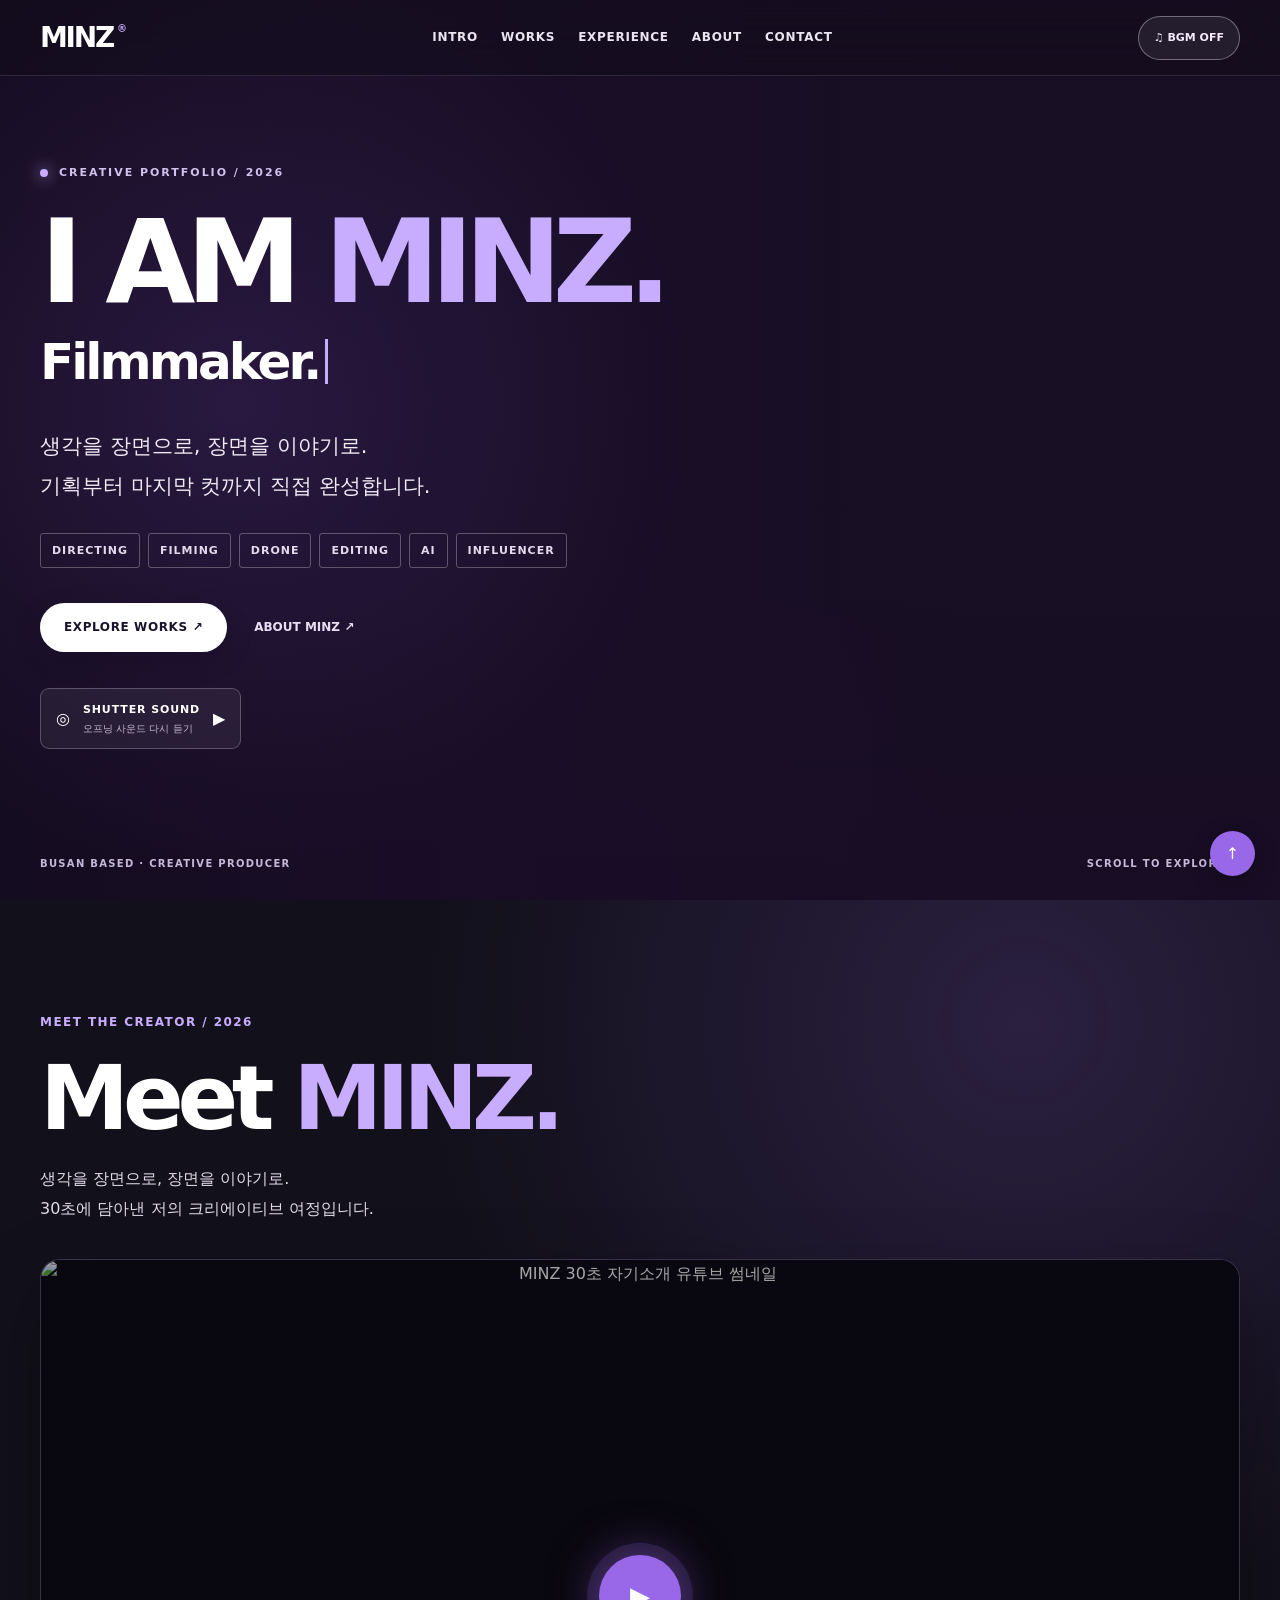
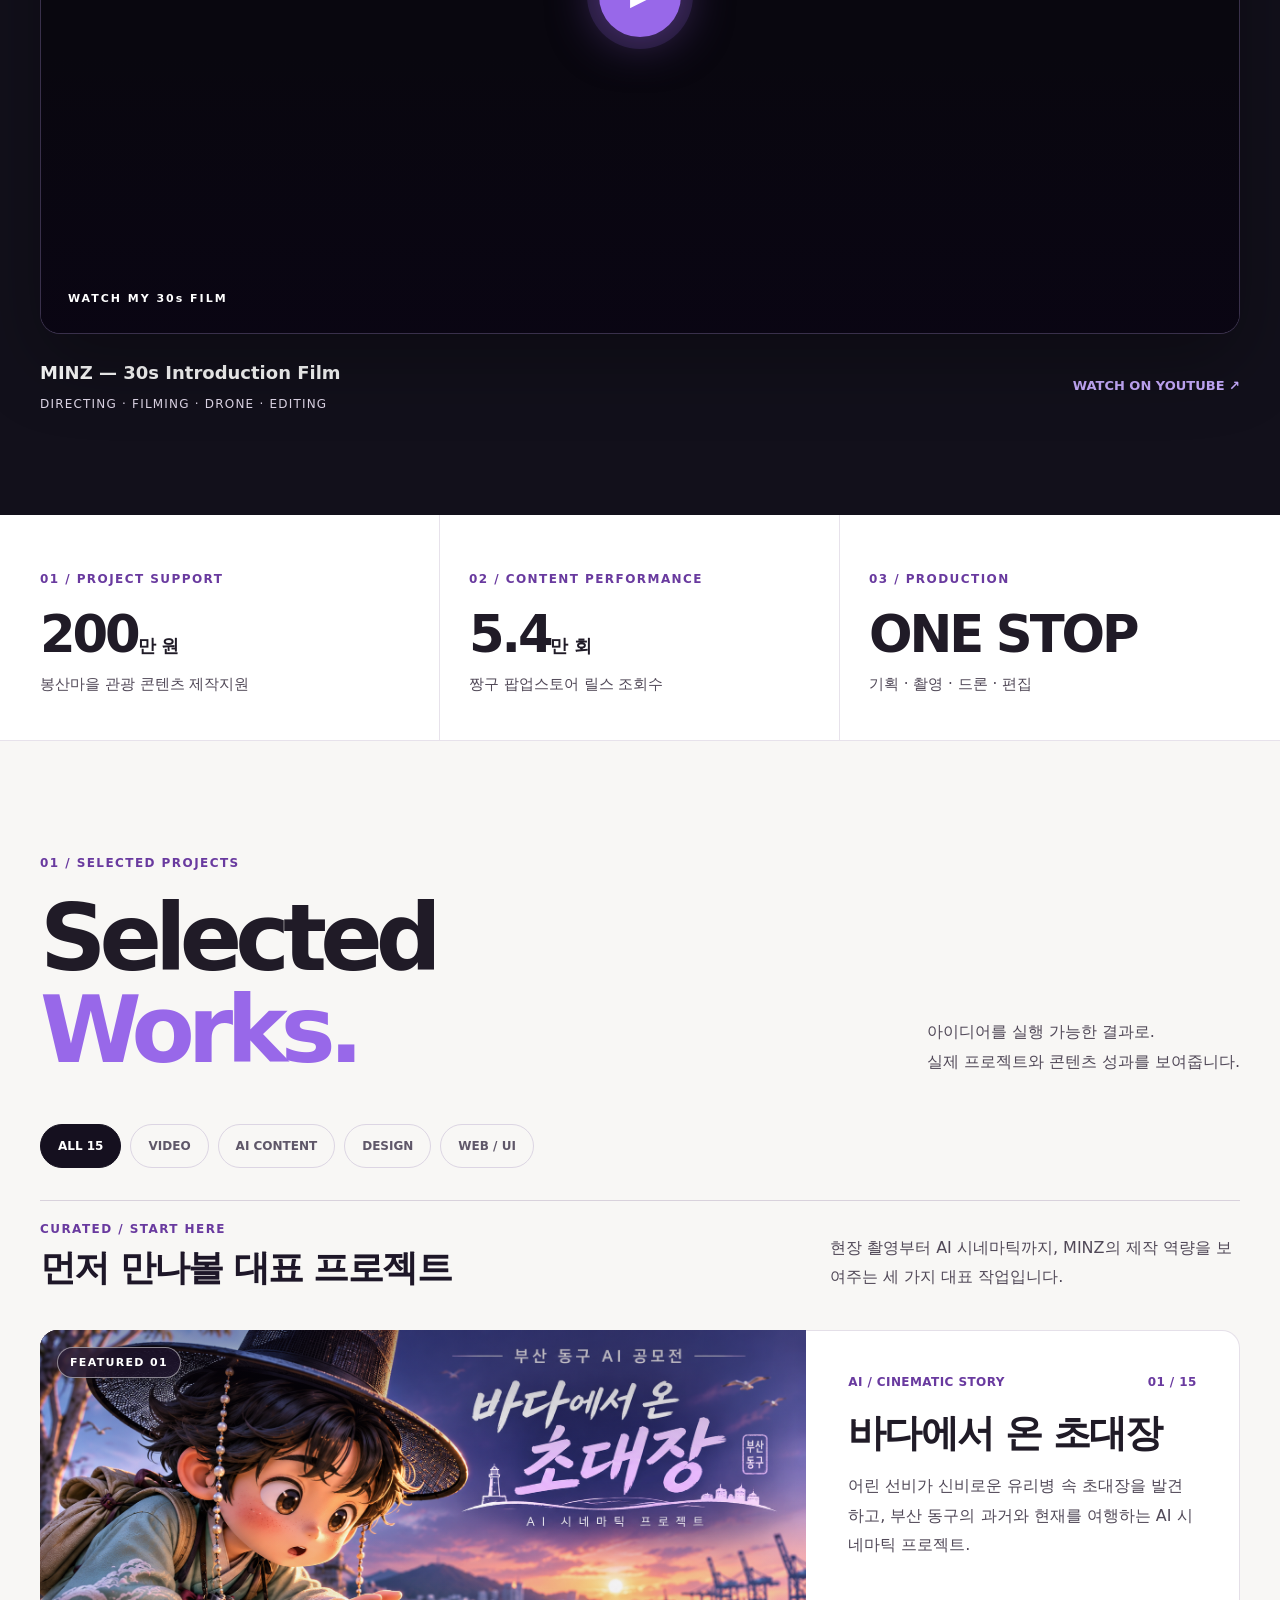
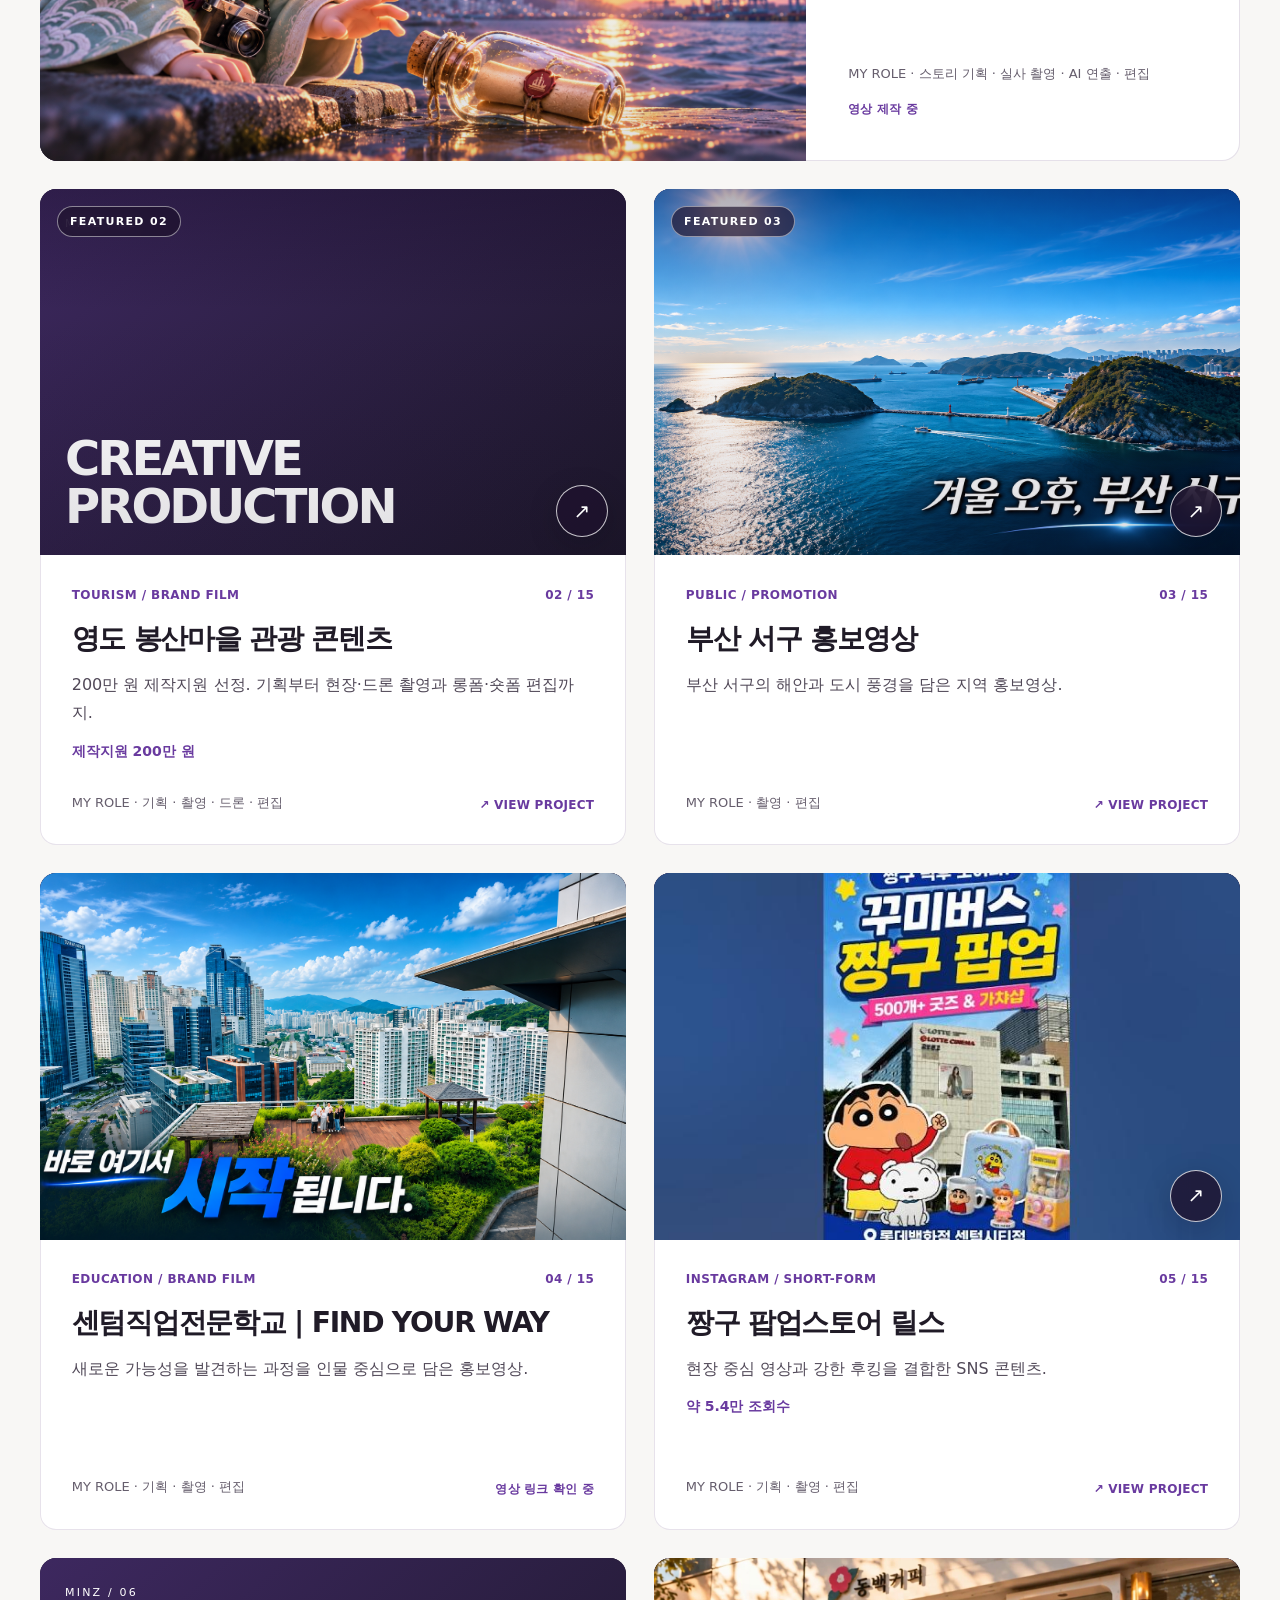
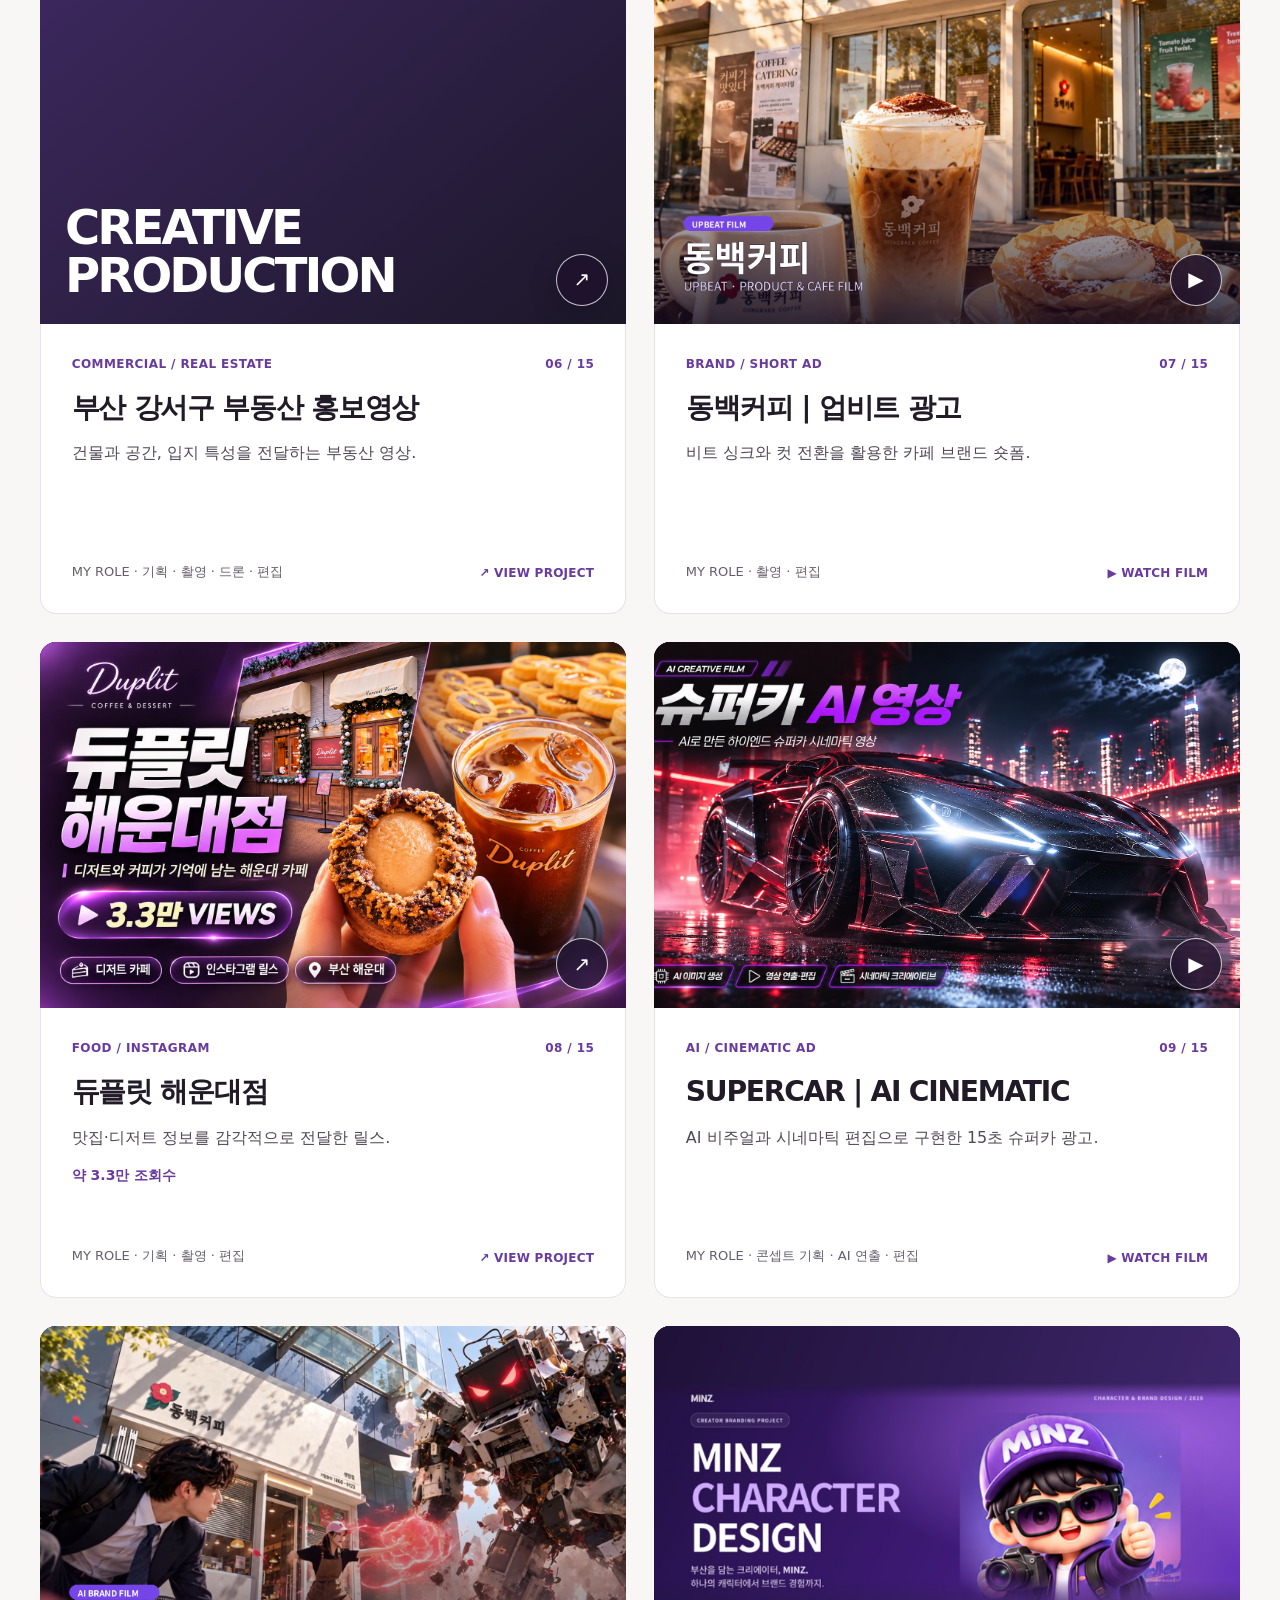
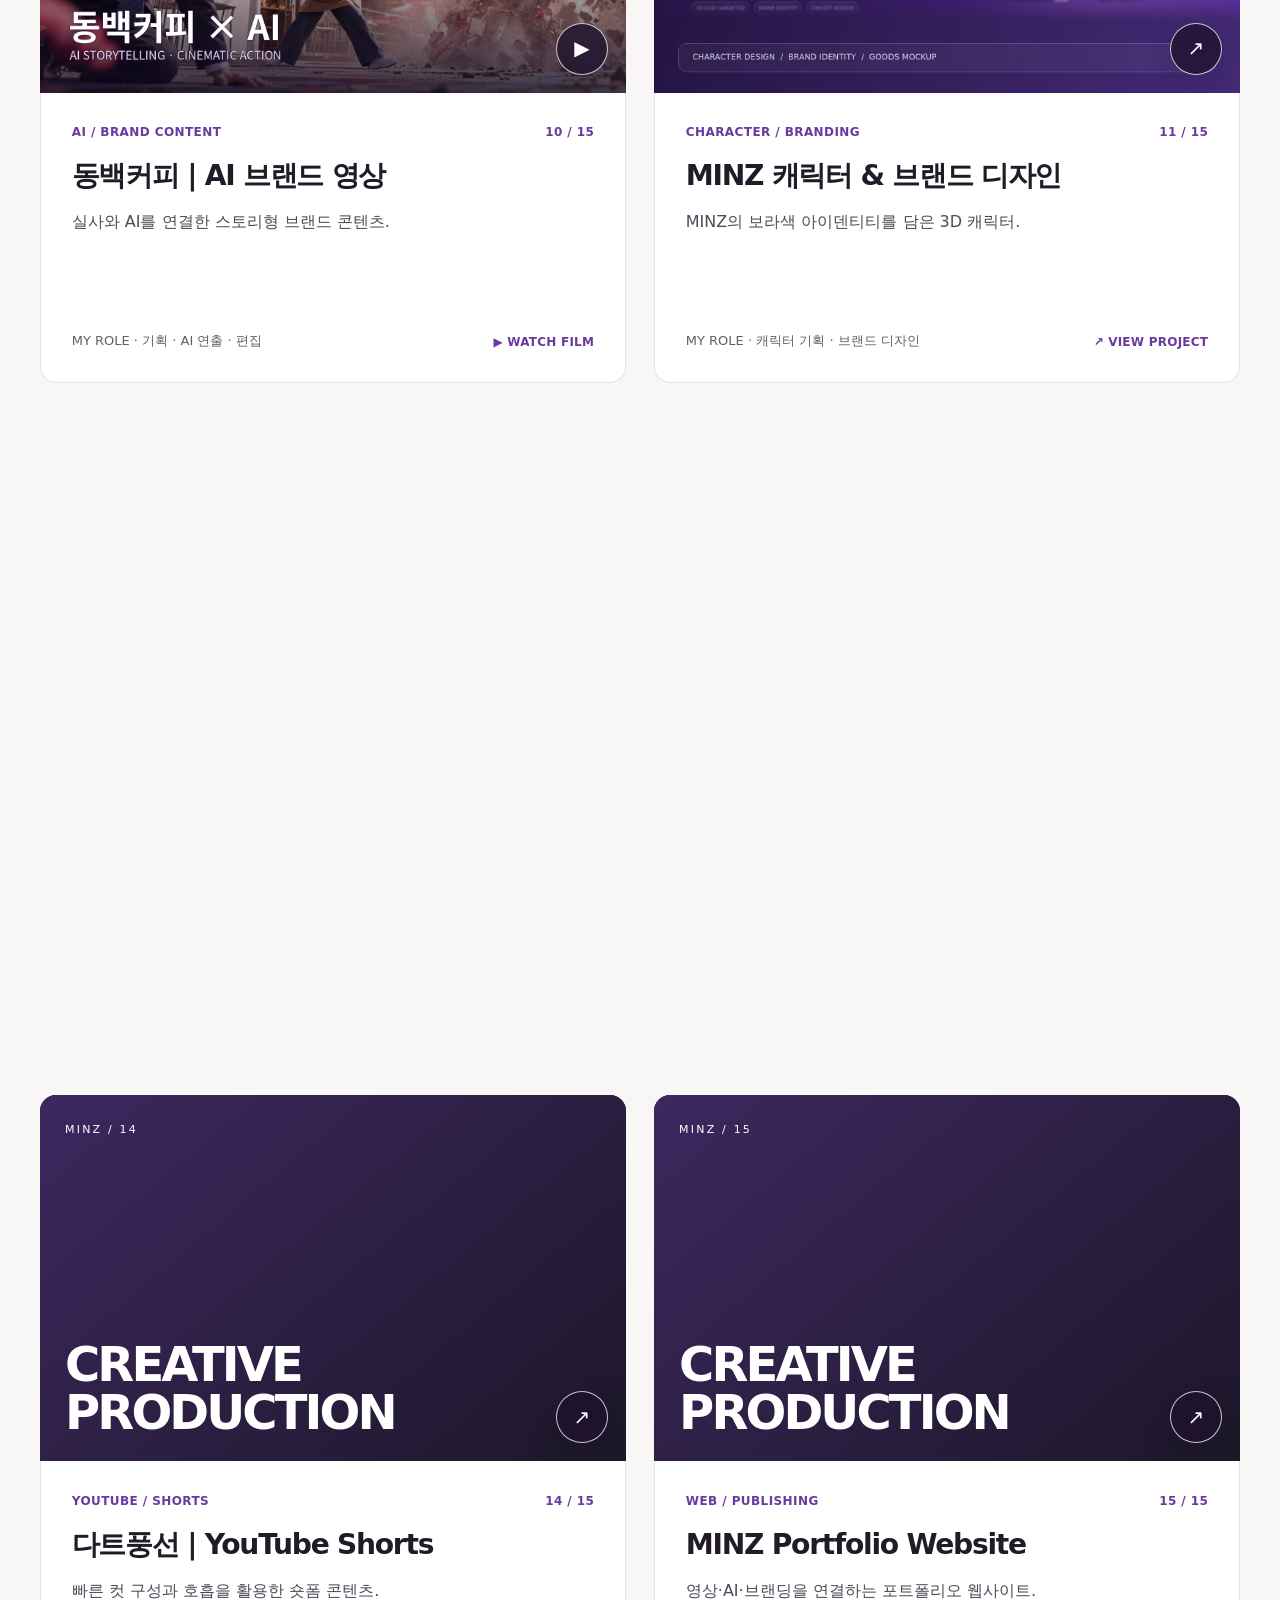
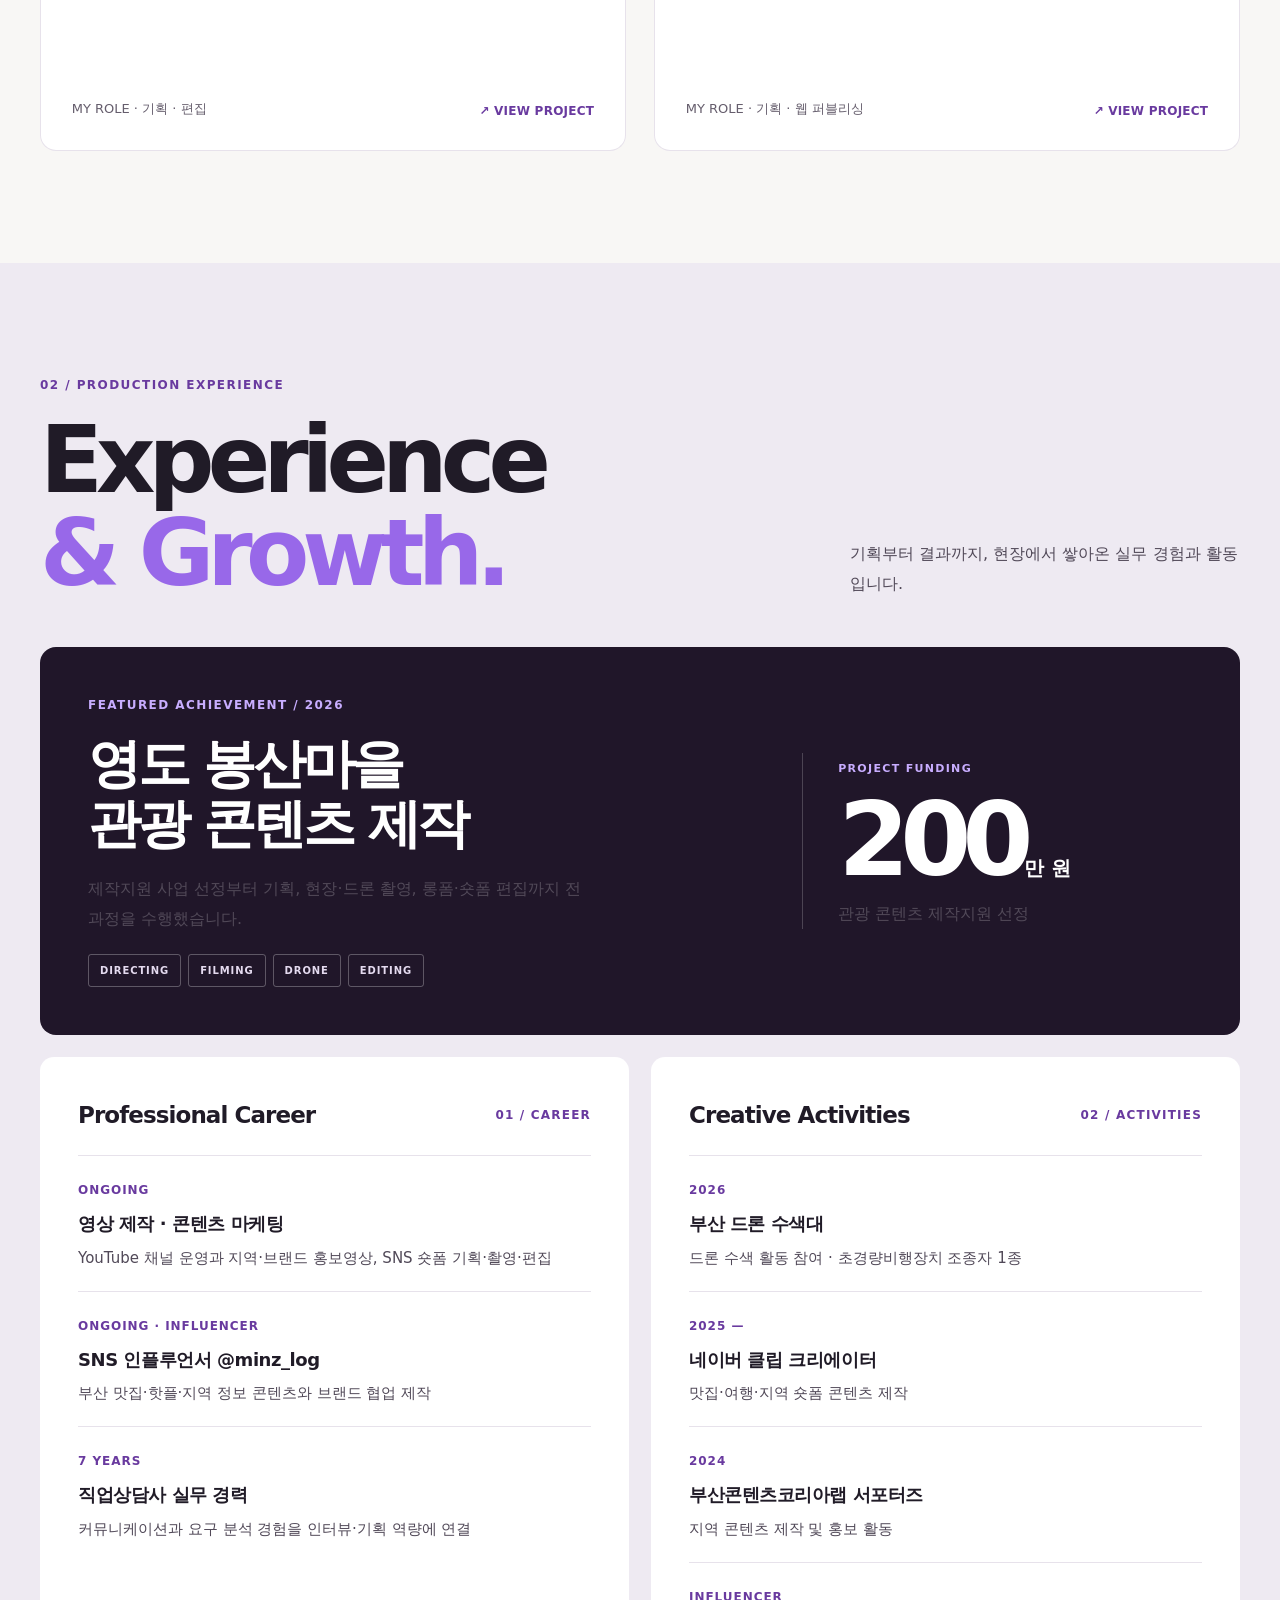
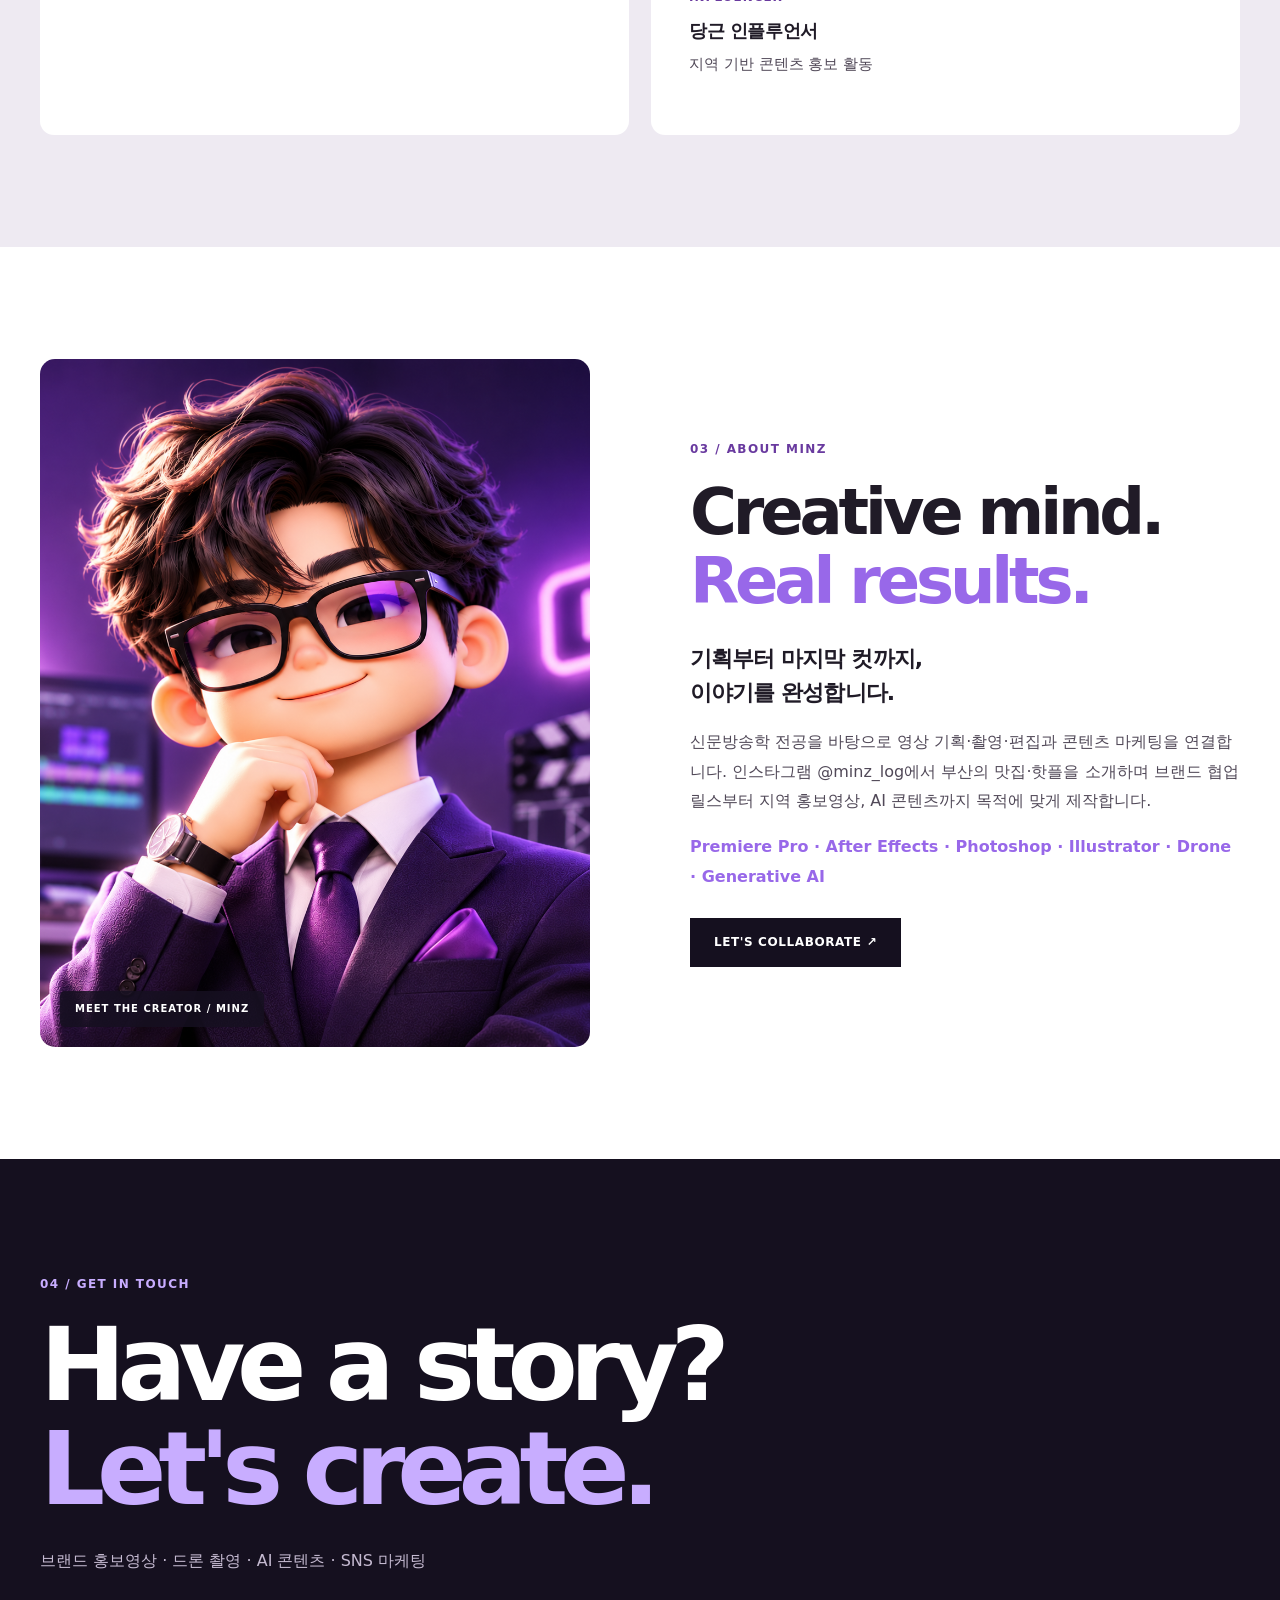
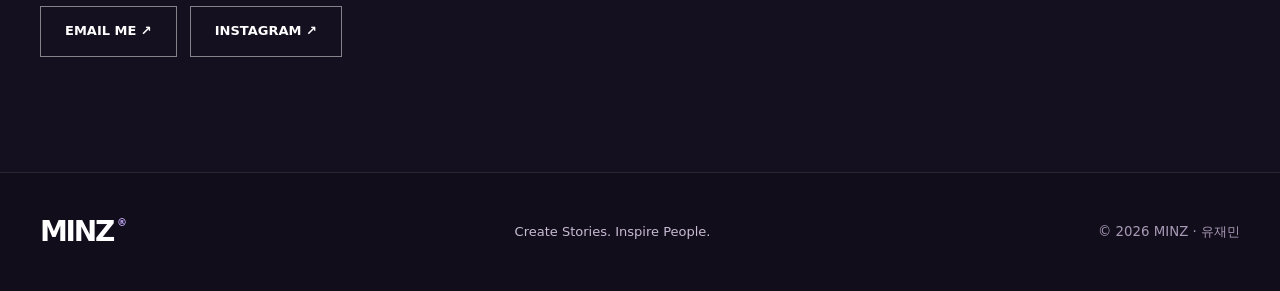
==== commit 5949956a: "up" ====
--- a/index.html
+++ b/index.html
@@ -13,7 +13,7 @@
   <link rel="preconnect" href="https://cdn.jsdelivr.net">
   <link rel="stylesheet"
     href="https://cdn.jsdelivr.net/gh/orioncactus/pretendard/dist/web/variable/pretendardvariable.css">
-  <link rel="stylesheet" href="assets/css/main.css?v=20261119-2">
+  <link rel="stylesheet" href="assets/css/main.css?v=20261119-3">
 </head>
 
 <body>
--- a/assets/css/main.css
+++ b/assets/css/main.css
@@ -490,3 +490,190 @@
 /* ==========================================
    END OF MINZ DESIGN UPGRADE
 ========================================== */
+
+
+/* ==========================================================
+   MINZ 2026 / READABILITY + INTERACTION PATCH v3
+   Add below all previous rules in assets/css/main.css
+   Preserves 15 projects, thumbnails, filters, BGM, shutter and video modal.
+   ========================================================== */
+
+/* 01. Clearer type scale, contrast, and comfortable reading rhythm */
+:root {
+  --minz-reading: #514958;
+  --minz-reading-soft: #655D6C;
+  --minz-contrast-violet: #693A9F;
+}
+body { font-size: 16px; line-height: 1.75; }
+.section-description,
+.minz-featured-intro > p,
+.about-copy > p:not(.kicker),
+.experience-feature > div > p:not(.kicker) {
+  color: var(--minz-reading);
+  font-size: 16px;
+  line-height: 1.85;
+}
+.section-heading { gap: 35px; }
+.section-description { max-width: 390px; }
+.kicker, .minz-eyebrow { font-size: 12px; letter-spacing: .12em; }
+.works-section .kicker,
+.experience-section .section-heading .kicker,
+.about-section .kicker,
+.proof-item small,
+.minz-eyebrow,
+.project-meta,
+.project-result,
+.project-foot b,
+.experience-panel h3 span,
+.timeline-item small,
+.about-copy .skills {
+  color: var(--minz-contrast-violet);
+}
+
+/* 02. Project cards: content should be the focus, not tiny footnotes */
+.works-grid.minz-bento .project-content {
+  padding: clamp(24px, 2.4vw, 34px);
+  min-height: 290px;
+}
+.works-grid.minz-bento .project-content h3 {
+  font-size: clamp(23px, 2.2vw, 30px);
+  line-height: 1.3;
+  letter-spacing: -.045em;
+  margin: 17px 0 13px;
+  overflow-wrap: anywhere;
+}
+.works-grid.minz-bento .project-content > p {
+  color: var(--minz-reading);
+  font-size: 16px;
+  line-height: 1.78;
+}
+.works-grid.minz-bento .project-meta {
+  font-size: 12px;
+  letter-spacing: .035em;
+  gap: 12px;
+  line-height: 1.5;
+}
+.works-grid.minz-bento .project-result {
+  font-size: 14px;
+  font-weight: 800;
+}
+.works-grid.minz-bento .project-foot {
+  align-items: flex-end;
+  gap: 15px;
+  padding-top: 25px;
+}
+.works-grid.minz-bento .project-foot small {
+  color: var(--minz-reading-soft);
+  font-size: 13px;
+  line-height: 1.65;
+}
+.works-grid.minz-bento .project-foot b {
+  color: var(--minz-contrast-violet);
+  font-size: 12px;
+  letter-spacing: .02em;
+  line-height: 1.5;
+}
+.works-grid.minz-bento.minz-all .project--lead .project-content > p {
+  font-size: 16px;
+  line-height: 1.85;
+}
+.minz-featured-title { font-size: clamp(24px, 3vw, 36px); }
+.minz-featured-intro > p { max-width: 410px; }
+.minz-feature-stamp { font-size: 11px; }
+
+/* Increase label/text legibility throughout the page */
+.proof-item p,
+.timeline-item p { color: var(--minz-reading); font-size: 15px; line-height: 1.8; }
+.proof-item small, .timeline-item small { font-size: 12px; }
+.timeline-item h4 { font-size: 18px; }
+.experience-panel h3 span { font-size: 12px; }
+.intro-head > p:last-child,
+.intro-bottom p { color: #E1D9EA; }
+.intro-head > p:last-child { font-size: 16px; }
+.intro-bottom p { font-size: 12px; }
+.intro-bottom a, .contact-links a { font-size: 13px; }
+.nav a { font-size: 12px; }
+.hero-description { color: #F0EAF6; }
+.hero-services span { font-size: 11px; }
+
+/* 03. Restore a subtle cinematic light sweep (hover/focus only) */
+.works-grid.minz-bento .project-media::before {
+  content: "";
+  position: absolute;
+  top: -25%; left: -45%;
+  width: 32%; height: 150%;
+  z-index: 2;
+  pointer-events: none;
+  background: linear-gradient(90deg, transparent, rgba(255,255,255,.17), transparent);
+  transform: skewX(-18deg) translateX(-240%);
+  transition: transform .85s cubic-bezier(.22,1,.36,1);
+}
+@media (hover: hover) and (pointer: fine) {
+  .works-grid.minz-bento .project:hover .project-media::before,
+  .works-grid.minz-bento .project:focus-within .project-media::before {
+    transform: skewX(-18deg) translateX(680%);
+  }
+  .about-image img { transition: transform .7s cubic-bezier(.22,1,.36,1); }
+  .about-image:hover img { transform: scale(1.045); }
+}
+/* No misleading click affordance on work-in-progress tiles */
+.project-media:not(:has(.project-action)) { cursor: default; }
+/* Ensure keyboard users can find actions */
+.filter:focus-visible, .project-action:focus-visible { outline: 3px solid #AE82EE; outline-offset: 4px; }
+
+/* 04. Tablet: avoid compressed navigation and cards */
+@media (min-width: 761px) and (max-width: 900px) {
+  .menu-btn { display: block; min-width: 44px; min-height: 44px; }
+  .nav {
+    position: absolute; top: 76px; left: 0; right: 0;
+    display: none; flex-direction: column; align-items: stretch;
+    gap: 0; padding: 12px 24px 20px;
+    background: #191221;
+    border-bottom: 1px solid rgba(255,255,255,.15);
+  }
+  .nav.open { display: flex; }
+  .nav a { padding: 12px; font-size: 14px; }
+}
+@media (min-width: 761px) and (max-width: 899px) {
+  .works-grid.minz-bento { grid-template-columns: minmax(0,1fr); }
+  .works-grid.minz-bento.minz-all .project--lead { grid-column: auto; }
+  .works-grid.minz-bento .project-media { aspect-ratio: 16 / 9; }
+  .works-grid.minz-bento .project-content { min-height: 0; }
+  .works-grid.minz-bento.minz-all .project--lead .project-content { padding: 30px; }
+}
+
+/* 05. Mobile: readable text, larger touch targets, no cramped labels */
+.bgm-btn { min-height: 44px; }
+.filters .filter { font-size: 12px; min-height: 44px; }
+@media (max-width: 760px) {
+  body { font-size: 15.5px; }
+  .menu-btn { min-width: 44px; min-height: 44px; }
+  .nav a { font-size: 14px; }
+  .hero-services span { font-size: 11px; }
+  .bgm-btn { font-size: 11px; }
+  .section-description,
+  .minz-featured-intro > p,
+  .about-copy > p:not(.kicker) { font-size: 15px; line-height: 1.8; }
+  .works-grid.minz-bento .project-content {
+    min-height: 0;
+    padding: 24px 20px 25px;
+  }
+  .works-grid.minz-bento .project-content h3 { font-size: 23px; }
+  .works-grid.minz-bento .project-content > p,
+  .works-grid.minz-bento.minz-all .project--lead .project-content > p { font-size: 15px; }
+  .works-grid.minz-bento .project-foot small { font-size: 12px; }
+  .works-grid.minz-bento .project-foot b { font-size: 12px; }
+  .project-media { cursor: default; }
+  .minz-featured-title { font-size: 25px; }
+  .section-heading { margin-bottom: 35px; }
+}
+@media (max-width: 390px) {
+  .bgm-btn { font-size: 11px; }
+  .works-grid.minz-bento .project-foot { align-items: flex-start; flex-direction: column; gap: 6px; }
+  .works-grid.minz-bento .project-foot b { white-space: normal; }
+}
+@media (prefers-reduced-motion: reduce) {
+  .works-grid.minz-bento .project-media::before { display: none; }
+  .about-image img { transition: none !important; }
+  .about-image:hover img { transform: none; }
+}
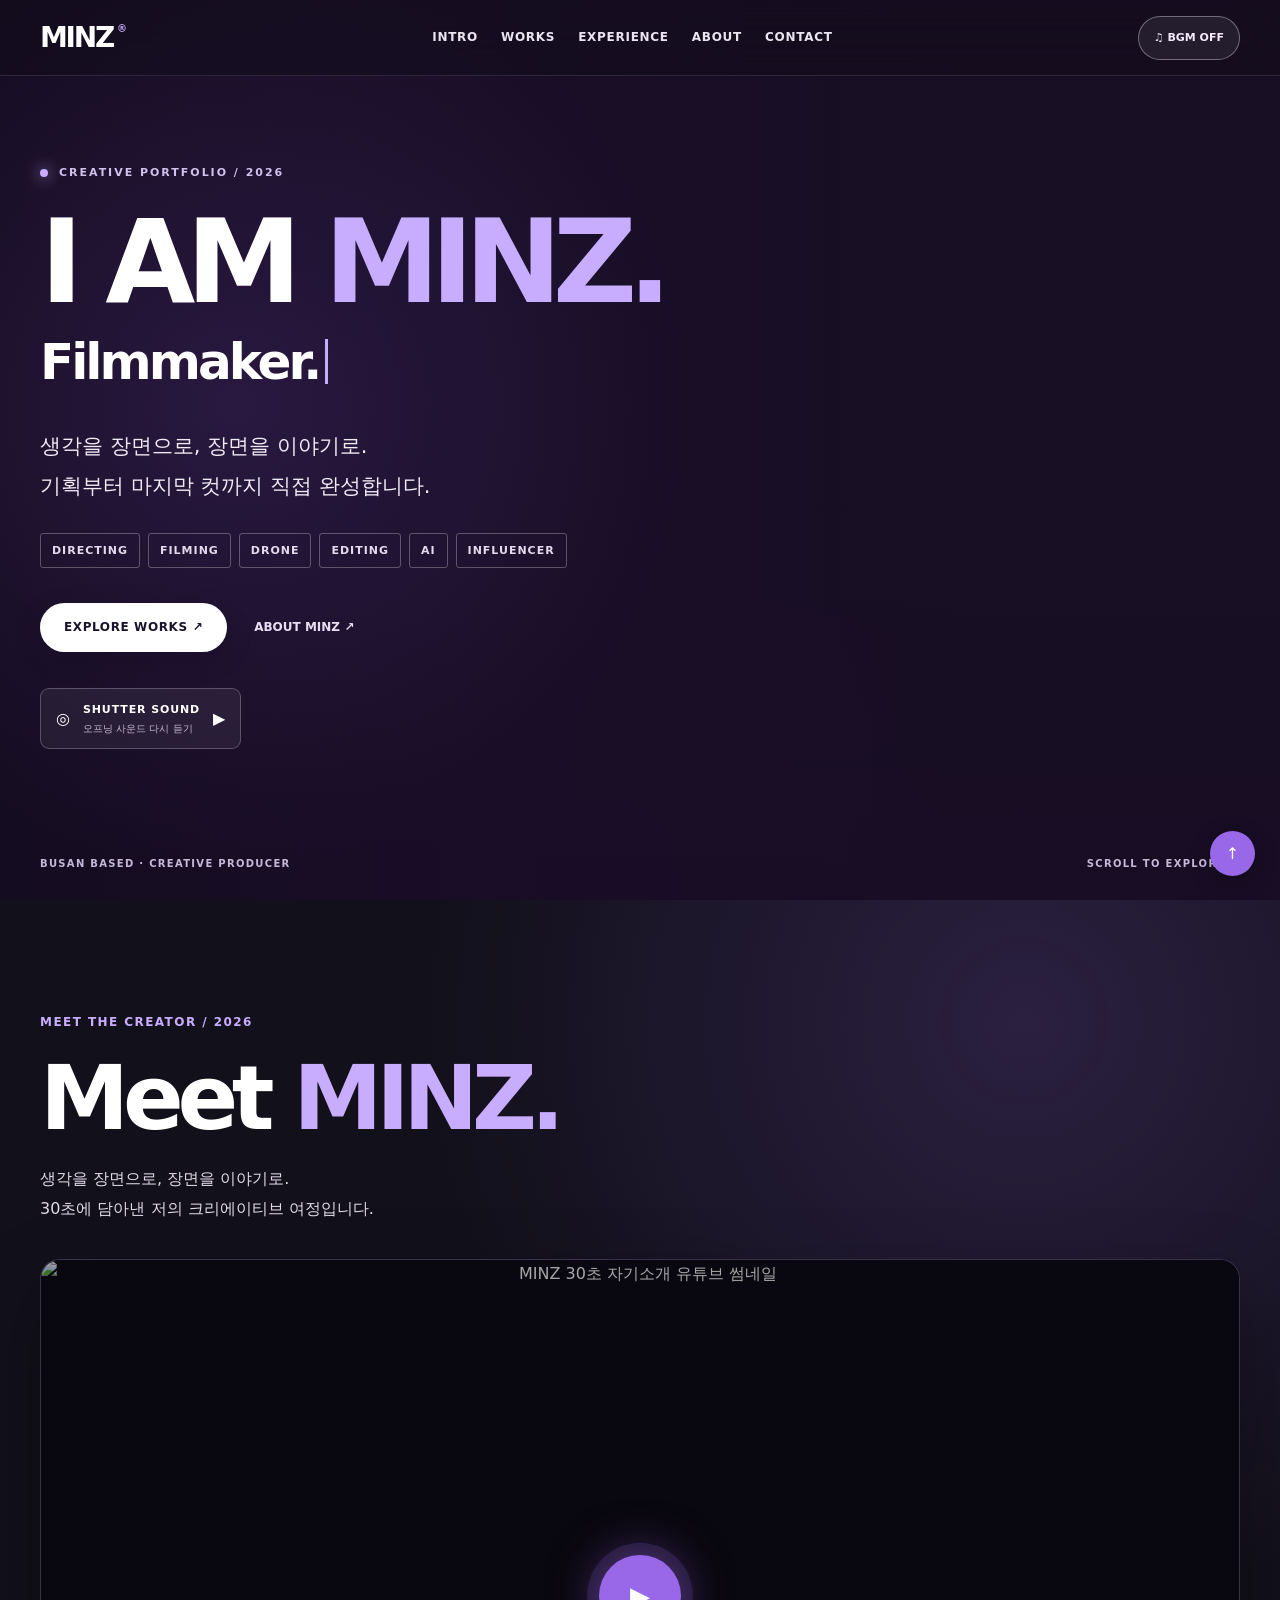
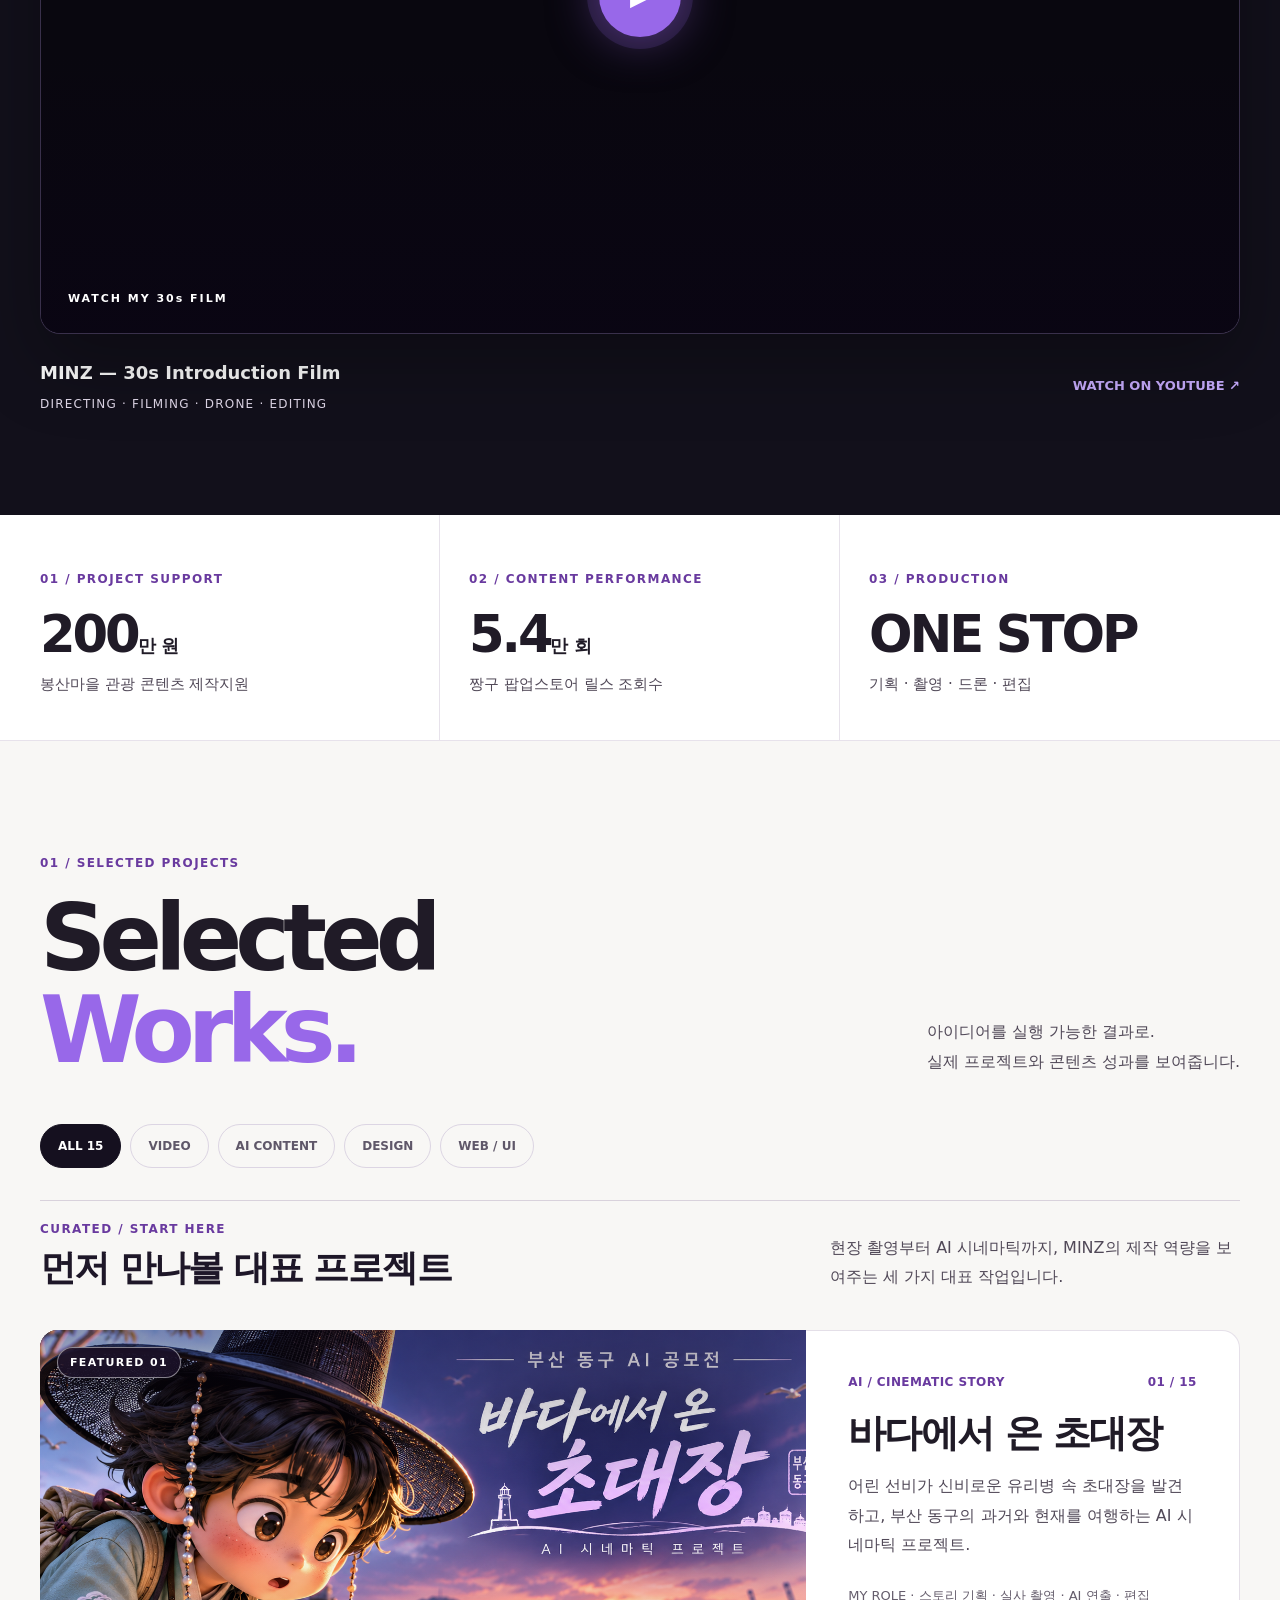
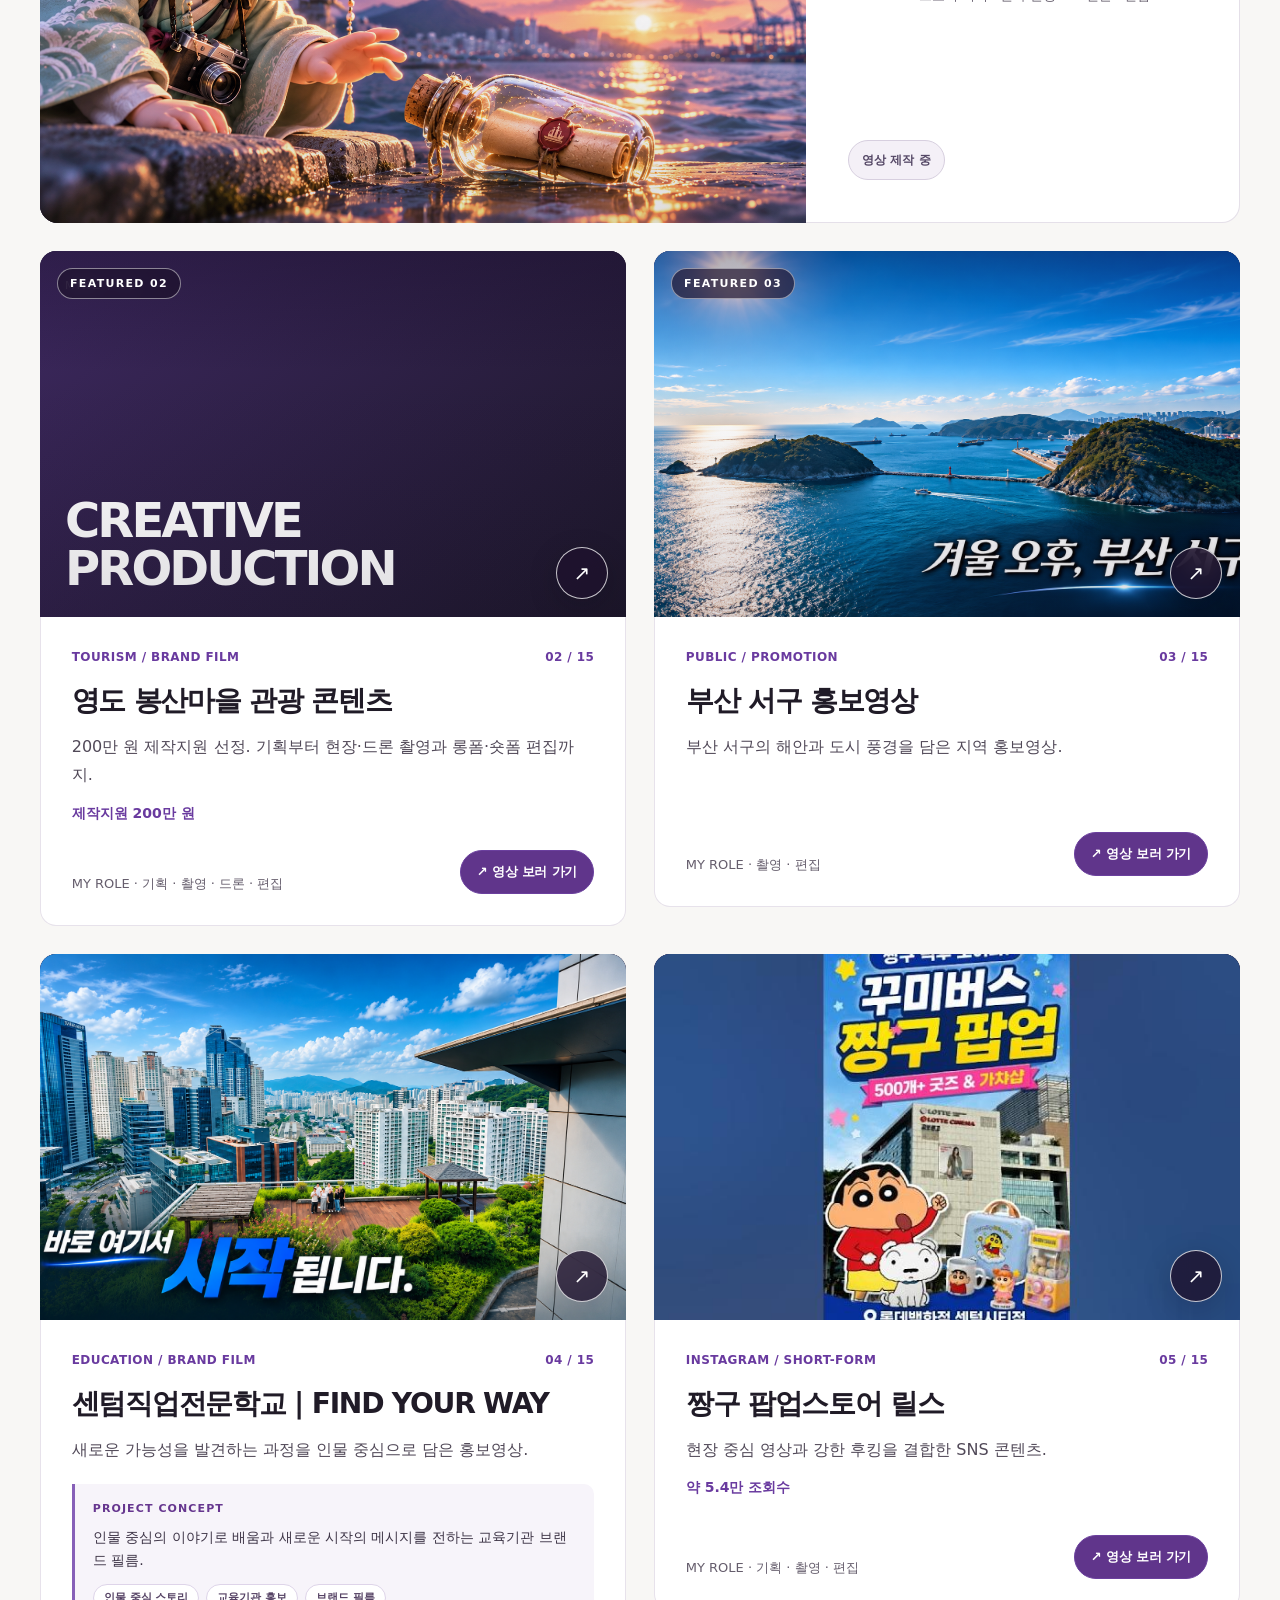
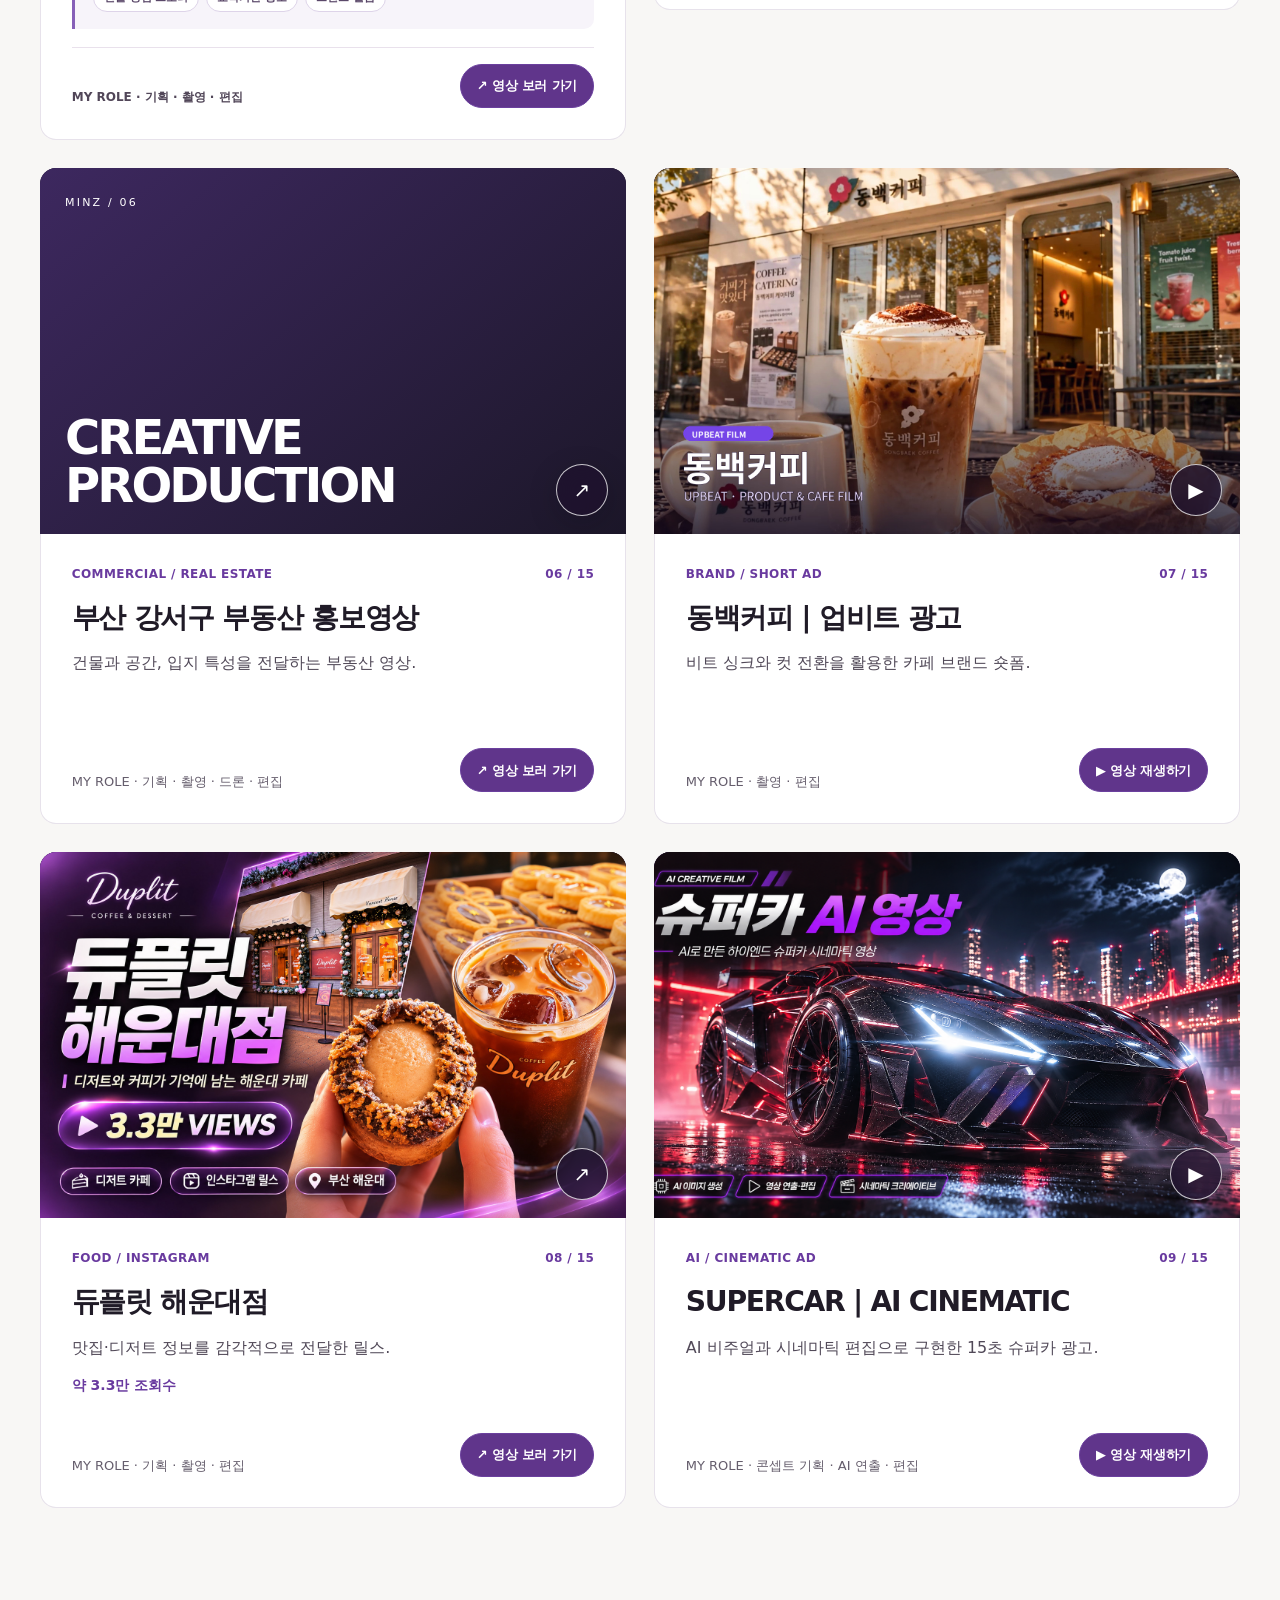
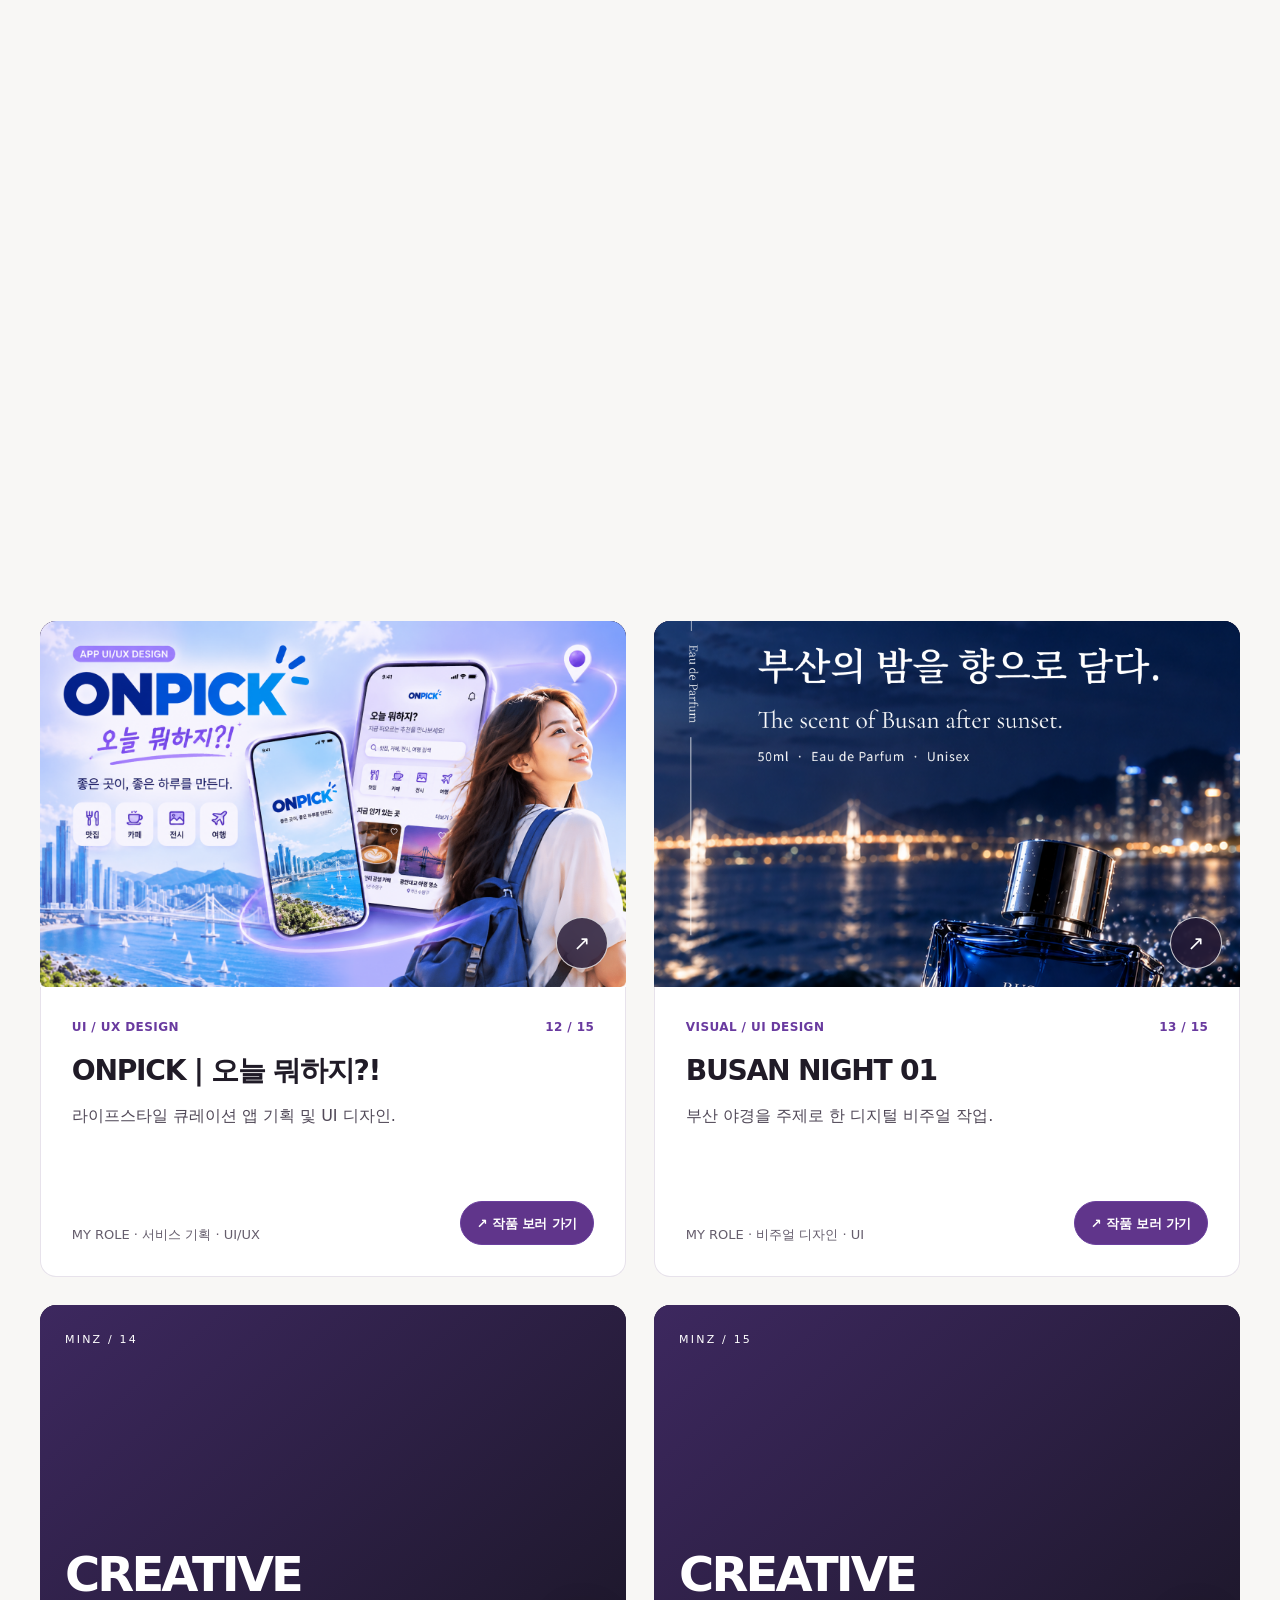
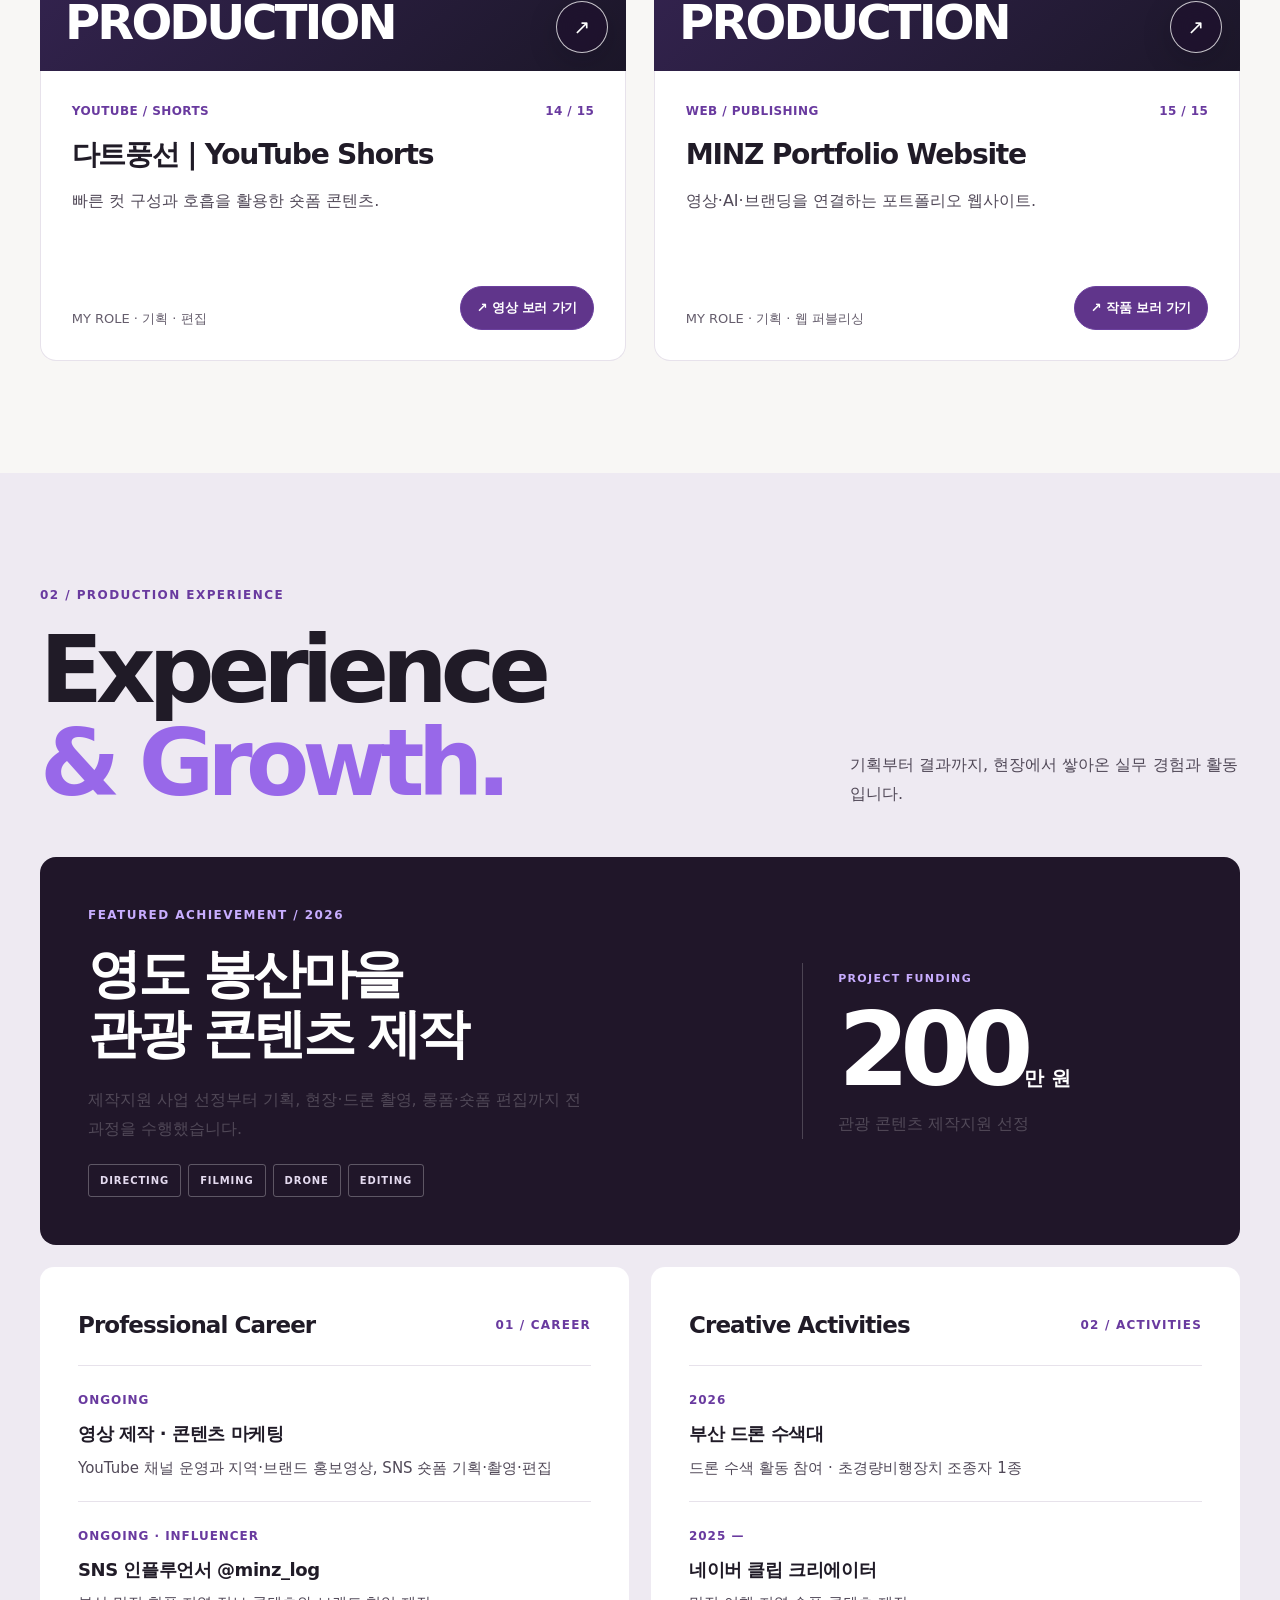
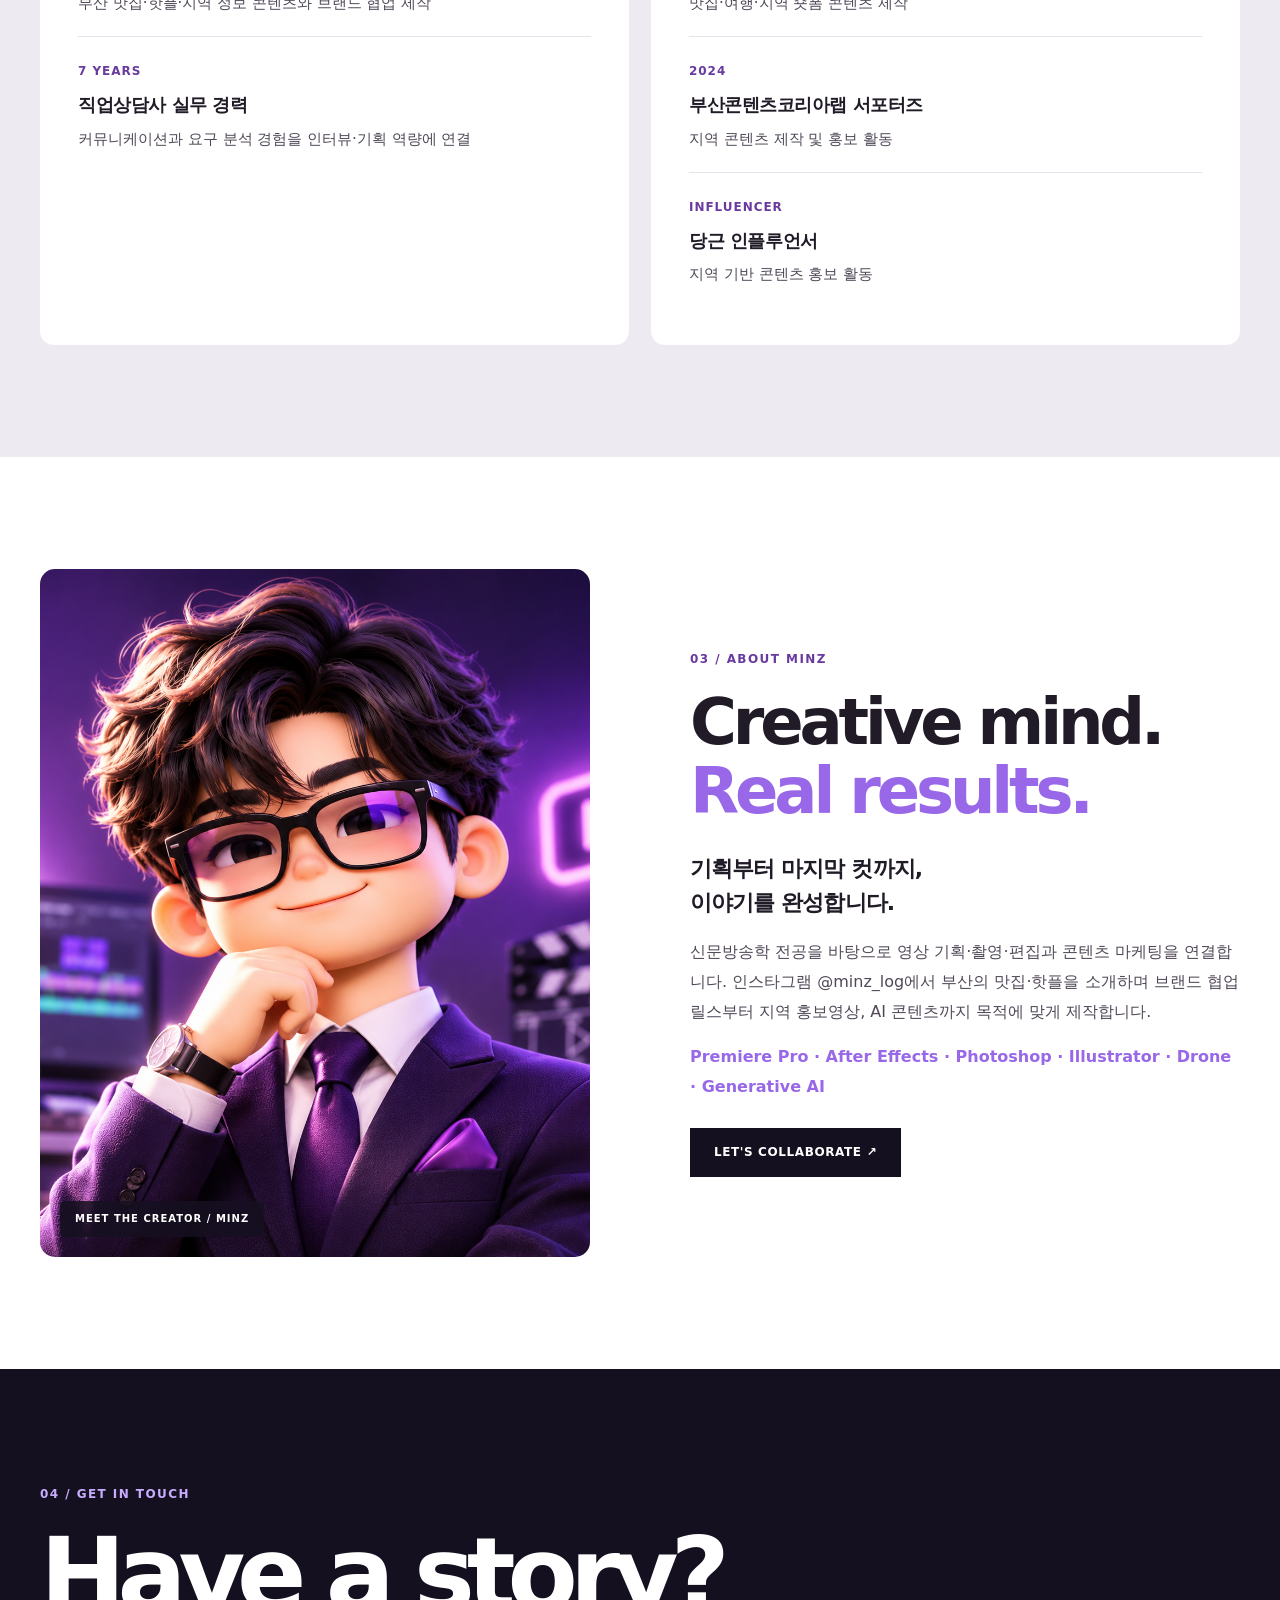
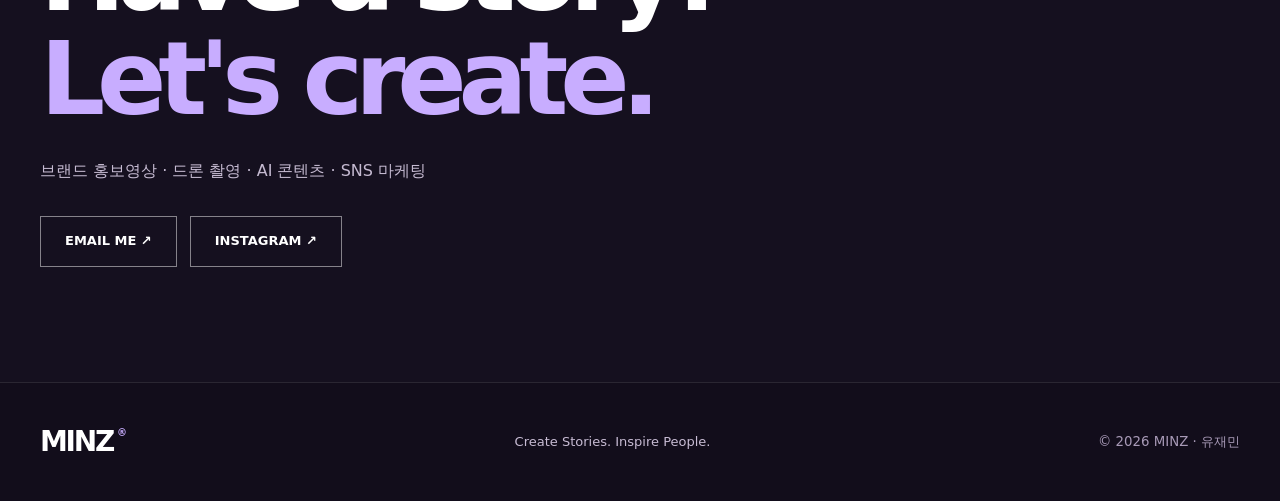
==== commit c11a9f8b: "up" ====
--- a/index.html
+++ b/index.html
@@ -13,7 +13,7 @@
   <link rel="preconnect" href="https://cdn.jsdelivr.net">
   <link rel="stylesheet"
     href="https://cdn.jsdelivr.net/gh/orioncactus/pretendard/dist/web/variable/pretendardvariable.css">
-  <link rel="stylesheet" href="assets/css/main.css?v=20261119-3">
+  <link rel="stylesheet" href="assets/css/main.css?v=20261119-5">
 </head>
 
 <body>
@@ -232,7 +232,20 @@
           note: '영상 제작 중'
         },
         { cat: 'video', type: 'TOURISM / BRAND FILM', title: '영도 봉산마을 관광 콘텐츠', desc: '200만 원 제작지원 선정. 기획부터 현장·드론 촬영과 롱폼·숏폼 편집까지.', result: '제작지원 200만 원', role: '기획 · 촬영 · 드론 · 편집', images: [YT + 'WOeKcOesYJQ/hqdefault.jpg'], url: 'https://youtu.be/WOeKcOesYJQ' },
-        { cat: 'video', type: 'EDUCATION / BRAND FILM', title: '센텀직업전문학교 | FIND YOUR WAY', desc: '새로운 가능성을 발견하는 과정을 인물 중심으로 담은 홍보영상.', role: '기획 · 촬영 · 편집', images: [IMG + '도심 옥상정원에서 시작됩니다.png', IMG + '도심 옥상정원에서 시작됩니다.jpg'], note: '영상 링크 확인 중' },
+        {
+          cat: 'video',
+          type: 'EDUCATION / BRAND FILM',
+          title: '센텀직업전문학교 | FIND YOUR WAY',
+          desc: '새로운 가능성을 발견하는 과정을 인물 중심으로 담은 홍보영상.',
+          role: '기획 · 촬영 · 편집',
+          images: [IMG + '도심 옥상정원에서 시작됩니다.png', IMG + '도심 옥상정원에서 시작됩니다.jpg'],
+          caseStudy: {
+            label: 'PROJECT CONCEPT',
+            message: '인물 중심의 이야기로 배움과 새로운 시작의 메시지를 전하는 교육기관 브랜드 필름.',
+            tags: ['인물 중심 스토리', '교육기관 홍보', '브랜드 필름']
+          },
+          url: 'https://youtu.be/9q5Y0KSXQks'
+        },
         { cat: 'video', type: 'INSTAGRAM / SHORT-FORM', title: '짱구 팝업스토어 릴스', desc: '현장 중심 영상과 강한 후킹을 결합한 SNS 콘텐츠.', result: '약 5.4만 조회수', role: '기획 · 촬영 · 편집', images: [IMG + 'shinchan-reel-thumb.jpg', IMG + 'shinchan-reel-thumb.png'], url: 'https://www.instagram.com/minz_log/' },
         { cat: 'video', type: 'PUBLIC / PROMOTION', title: '부산 서구 홍보영상', desc: '부산 서구의 해안과 도시 풍경을 담은 지역 홍보영상.', role: '촬영 · 편집', images: [IMG + '겨울 오후, 부산 서구 해안 풍경.png', IMG + '겨울 오후, 부산 서구 해안 풍경.jpg', YT + 'nzCwQBsn9zk/hqdefault.jpg'], url: 'https://youtu.be/nzCwQBsn9zk' },
         { cat: 'video', type: 'COMMERCIAL / REAL ESTATE', title: '부산 강서구 부동산 홍보영상', desc: '건물과 공간, 입지 특성을 전달하는 부동산 영상.', role: '기획 · 촬영 · 드론 · 편집', images: [YT + 'Zh1_TzhbqMY/hqdefault.jpg'], url: 'https://youtu.be/Zh1_TzhbqMY' },
@@ -252,11 +265,19 @@
       const grid = $('#worksGrid');
       $('#workCount').textContent = projects.length;
       projects.forEach((p, i) => {
-        const el = document.createElement('article'); el.className = 'project reveal'; el.dataset.category = p.cat;
+        const el = document.createElement('article'); el.className = 'project reveal' + (p.caseStudy ? ' project--detailed' : '') + (!p.video && !p.url ? ' project--no-link' : ''); el.dataset.category = p.cat;
         const num = String(i + 1).padStart(2, '0');
         const media = p.images.length ? `<img src="${esc(p.images[0])}" data-fallbacks="${esc(p.images.slice(1).join('|'))}" alt="${esc(p.title)} 썸네일" loading="lazy">` : '';
+        const caseStudy = p.caseStudy ? `<div class="project-case-note" aria-label="프로젝트 기획 정보"><div class="project-case-note-head">${esc(p.caseStudy.label)}</div><p>${esc(p.caseStudy.message)}</p><div class="project-case-tags">${p.caseStudy.tags.map(tag => `<span>${esc(tag)}</span>`).join('')}</div></div>` : '';
         const action = p.video ? `<button type="button" class="project-action" data-video="${esc(p.video)}" aria-label="${esc(p.title)} 재생">▶</button>` : p.url ? `<a class="project-action" target="_blank" rel="noopener noreferrer" href="${esc(p.url)}" aria-label="${esc(p.title)} 열기">↗</a>` : '';
-        el.innerHTML = `<div class="project-media"><div class="project-placeholder"><small>MINZ / ${num}</small><strong>CREATIVE<br>PRODUCTION</strong></div>${media}${action}</div><div class="project-content"><div class="project-meta"><span>${esc(p.type)}</span><span>${num} / ${projects.length}</span></div><h3>${esc(p.title)}</h3><p>${esc(p.desc)}</p>${p.result ? `<strong class="project-result">${esc(p.result)}</strong>` : ''}<div class="project-foot"><small>MY ROLE · ${esc(p.role)}</small><b>${p.video ? '▶ WATCH FILM' : p.url ? '↗ VIEW PROJECT' : esc(p.note || 'PROJECT')}</b></div></div>`;
+        // 하단 CTA는 실제 클릭 가능한 버튼/링크. 외부 URL과 로컬 MP4를 구별합니다.
+        const isVideoLink = p.url && (p.cat.split(' ').includes('video') || /(?:youtu\.be|youtube\.com|instagram\.com\/reel)/i.test(p.url));
+        const footerCTA = p.video
+          ? `<button type="button" class="project-cta project-cta--play" data-video="${esc(p.video)}" aria-label="${esc(p.title)} 영상 재생하기">▶ 영상 재생하기</button>`
+          : p.url
+            ? `<a class="project-cta project-cta--link" href="${esc(p.url)}" target="_blank" rel="noopener noreferrer" aria-label="${esc(p.title)} ${isVideoLink ? '영상 보러 가기' : '작품 보러 가기'}">↗ ${isVideoLink ? '영상 보러 가기' : '작품 보러 가기'}</a>`
+            : `<span class="project-cta-status" aria-label="${esc(p.title)} 진행 상태">${esc(p.note || '준비 중')}</span>`;
+        el.innerHTML = `<div class="project-media"><div class="project-placeholder"><small>MINZ / ${num}</small><strong>CREATIVE<br>PRODUCTION</strong></div>${media}${action}</div><div class="project-content"><div class="project-meta"><span>${esc(p.type)}</span><span>${num} / ${projects.length}</span></div><h3>${esc(p.title)}</h3><p>${esc(p.desc)}</p>${caseStudy}${p.result ? `<strong class="project-result">${esc(p.result)}</strong>` : ''}<div class="project-foot"><small>MY ROLE · ${esc(p.role)}</small>${footerCTA}</div></div>`;
         const image = el.querySelector('img');
         if (image) image.addEventListener('error', () => { const left = (image.dataset.fallbacks || '').split('|').filter(Boolean); if (left.length) { image.src = left.shift(); image.dataset.fallbacks = left.join('|'); } else image.remove(); });
         const mediaEl = el.querySelector('.project-media'); mediaEl.addEventListener('click', e => { if (e.target.closest('button,a')) return; mediaEl.querySelector('.project-action')?.click(); });
--- a/assets/css/main.css
+++ b/assets/css/main.css
@@ -677,3 +677,166 @@
   .about-image img { transition: none !important; }
   .about-image:hover img { transform: none; }
 }
+
+/* ============================================================
+   v4 / Educational brand film case card
+   Applies only when the project data includes caseStudy.
+   ============================================================ */
+.works-grid.minz-bento .project--detailed .project-content {
+  min-height: 0;
+}
+.works-grid.minz-bento .project--detailed .project-case-note {
+  margin-top: 20px;
+  padding: 17px 18px;
+  background: #f7f4fa;
+  border-left: 3px solid #8760b8;
+  border-radius: 0 10px 10px 0;
+}
+.project-case-note-head {
+  color: #66368f;
+  font-size: 11px;
+  font-weight: 850;
+  letter-spacing: .10em;
+  line-height: 1.5;
+}
+.works-grid.minz-bento .project-case-note p {
+  margin: 8px 0 12px;
+  color: #3e3547;
+  font-size: 14px;
+  font-weight: 500;
+  line-height: 1.65;
+}
+.project-case-tags {
+  display: flex;
+  flex-wrap: wrap;
+  gap: 7px;
+}
+.project-case-tags span {
+  display: inline-block;
+  padding: 6px 10px;
+  border: 1px solid #ded4e9;
+  border-radius: 999px;
+  background: #fff;
+  color: #564365;
+  font-size: 11px;
+  font-weight: 750;
+  line-height: 1.3;
+}
+.works-grid.minz-bento .project--detailed .project-foot {
+  margin-top: 18px;
+  padding-top: 16px;
+  border-top: 1px solid #e9e1ec;
+}
+.works-grid.minz-bento .project--detailed .project-foot small {
+  font-size: 12px;
+  font-weight: 700;
+  color: #514658;
+}
+.works-grid.minz-bento .project--detailed .project-foot b {
+  font-size: 11px;
+  font-weight: 800;
+  padding: 7px 9px;
+  border-radius: 8px;
+  white-space: normal;
+  background: #f3edf9;
+  color: #603587;
+  text-align: center;
+}
+@media (max-width: 760px) {
+  .works-grid.minz-bento .project--detailed .project-case-note {
+    margin-top: 16px;
+    padding: 15px;
+  }
+  .works-grid.minz-bento .project-case-note p { font-size: 14px; }
+  .project-case-tags span { font-size: 11px; }
+  .works-grid.minz-bento .project--detailed .project-foot {
+    flex-wrap: wrap;
+    align-items: flex-start;
+  }
+}
+
+
+/* ==========================================
+   MINZ v5 — REAL, ACCESSIBLE PROJECT CTA
+   2026-11-19. 기존 카드/사운드/작품 유지
+========================================== */
+.project-foot {
+  display: flex;
+  align-items: flex-end;
+  justify-content: space-between;
+  gap: 15px;
+}
+.project-foot small {
+  flex: 1 1 140px;
+  min-width: 0;
+  line-height: 1.65;
+}
+.project-cta {
+  display: inline-flex;
+  align-items: center;
+  justify-content: center;
+  flex: 0 0 auto;
+  min-height: 44px;
+  border: 1px solid #6b409e;
+  border-radius: 999px;
+  padding: 10px 16px;
+  background: #60358b;
+  color: #fff;
+  font: 800 13px/1.2 var(--font);
+  letter-spacing: -.015em;
+  text-align: center;
+  white-space: nowrap;
+  text-decoration: none;
+  cursor: pointer;
+  transition: background .2s ease, transform .2s ease, box-shadow .2s ease;
+}
+.project-cta:hover {
+  background: #452363;
+  box-shadow: 0 6px 18px rgba(61, 32, 83, .2);
+  transform: translateY(-2px);
+}
+.project-cta:focus-visible {
+  outline: 3px solid #a986ea;
+  outline-offset: 3px;
+}
+.project-cta-status {
+  display: inline-flex;
+  flex: 0 0 auto;
+  align-items: center;
+  min-height: 40px;
+  padding: 8px 13px;
+  border: 1px solid #d7cfdf;
+  border-radius: 999px;
+  background: #f4f0f7;
+  color: #554866;
+  font-size: 12px;
+  font-weight: 750;
+  line-height: 1.35;
+  white-space: nowrap;
+}
+.project--no-link .project-media {
+  cursor: default;
+}
+@media (max-width: 1150px) and (min-width: 901px) {
+  .project-foot {
+    align-items: flex-start;
+    flex-direction: column;
+  }
+}
+@media (max-width: 500px) {
+  .project-foot {
+    align-items: stretch;
+    flex-direction: column;
+    gap: 11px;
+  }
+  .project-cta, .project-cta-status {
+    width: 100%;
+    justify-content: center;
+    font-size: 13px;
+  }
+}
+@media (prefers-reduced-motion: reduce) {
+  .project-cta { transition: none; }
+  .project-cta:hover { transform: none; }
+}
+/* END MINZ v5 */
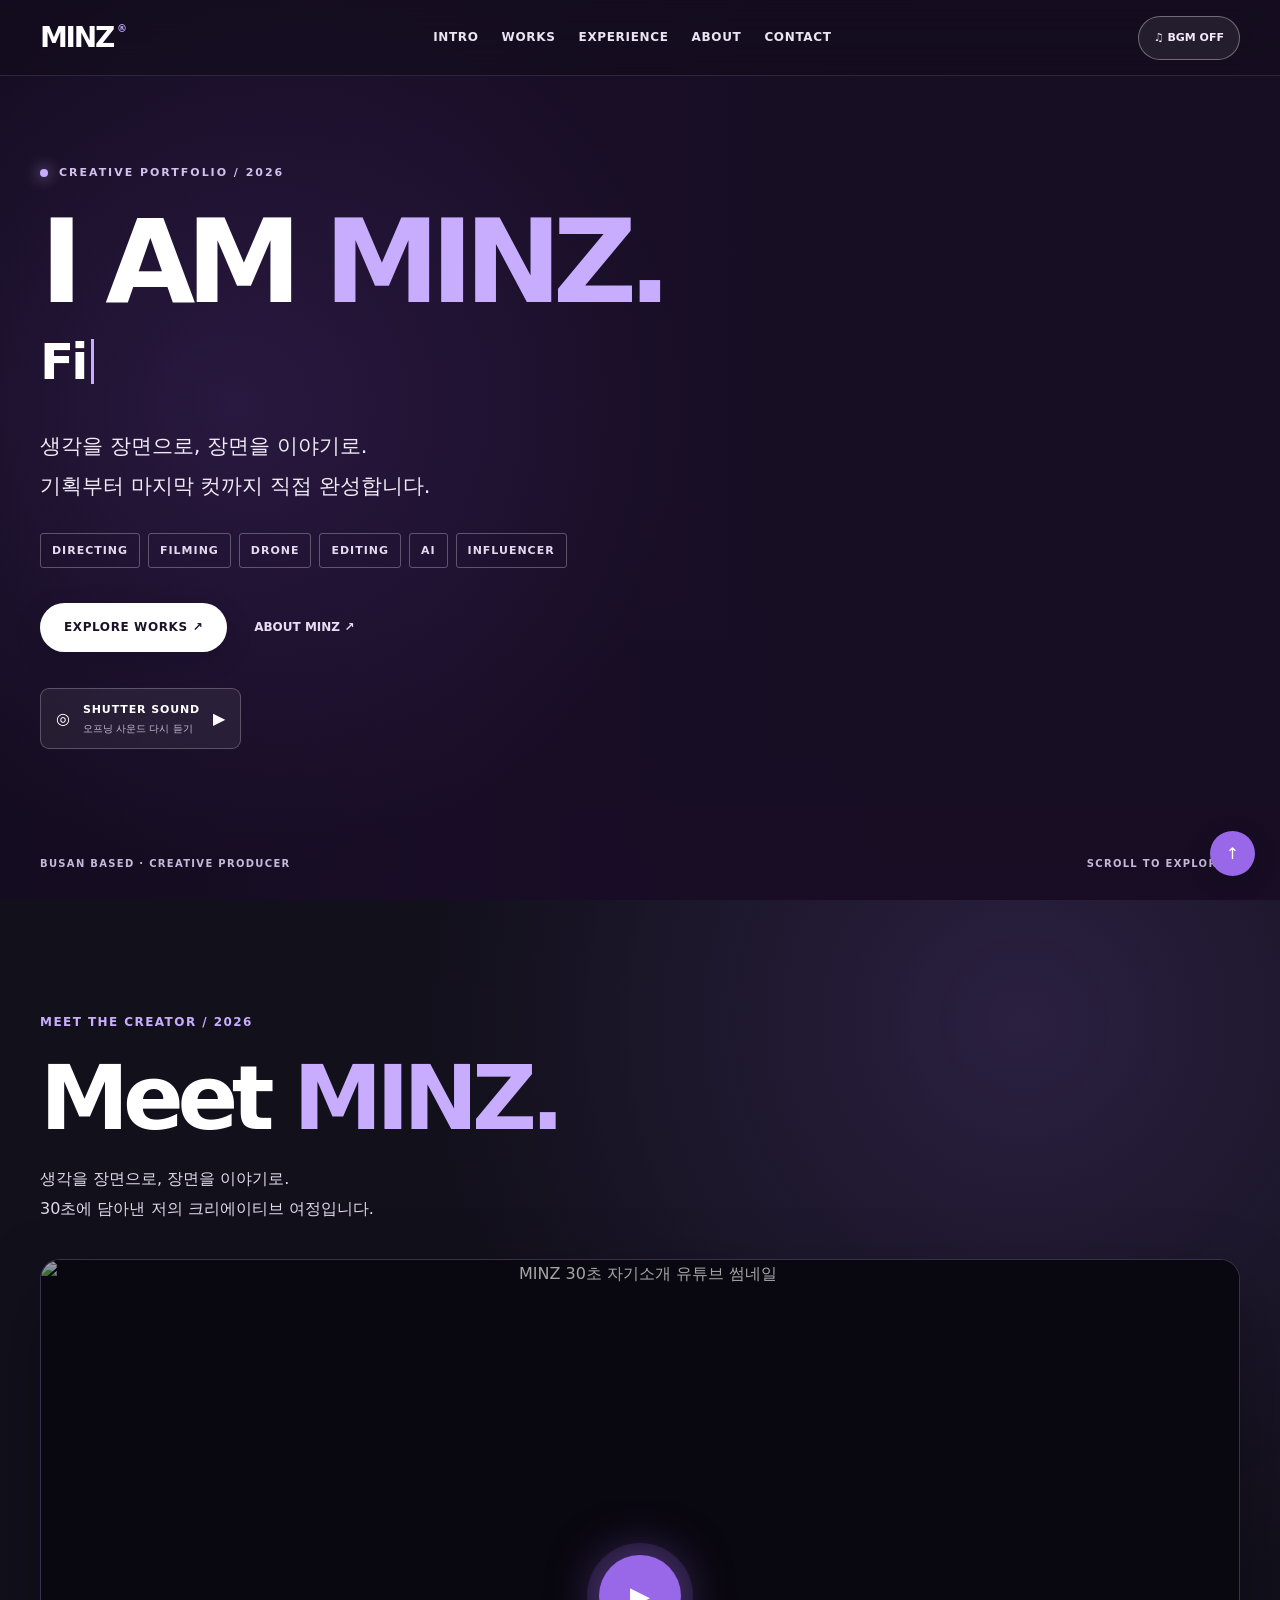
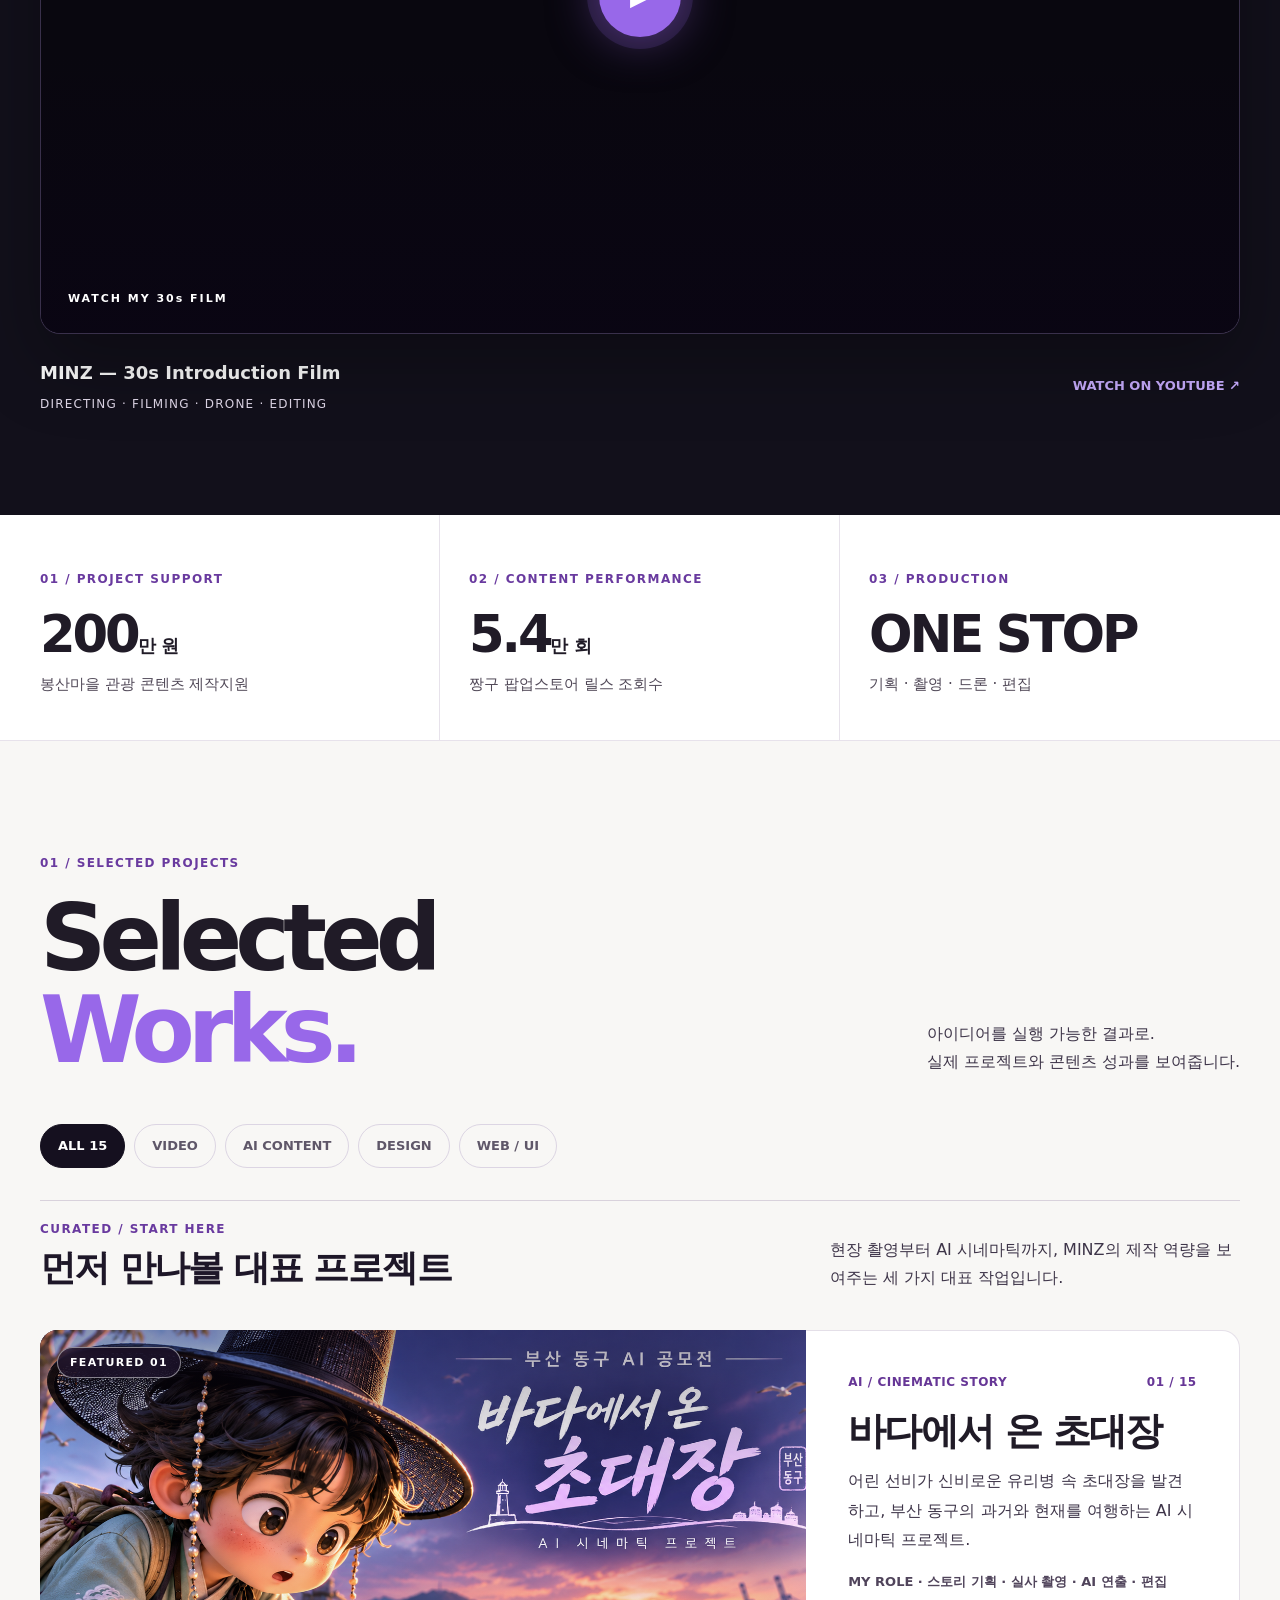
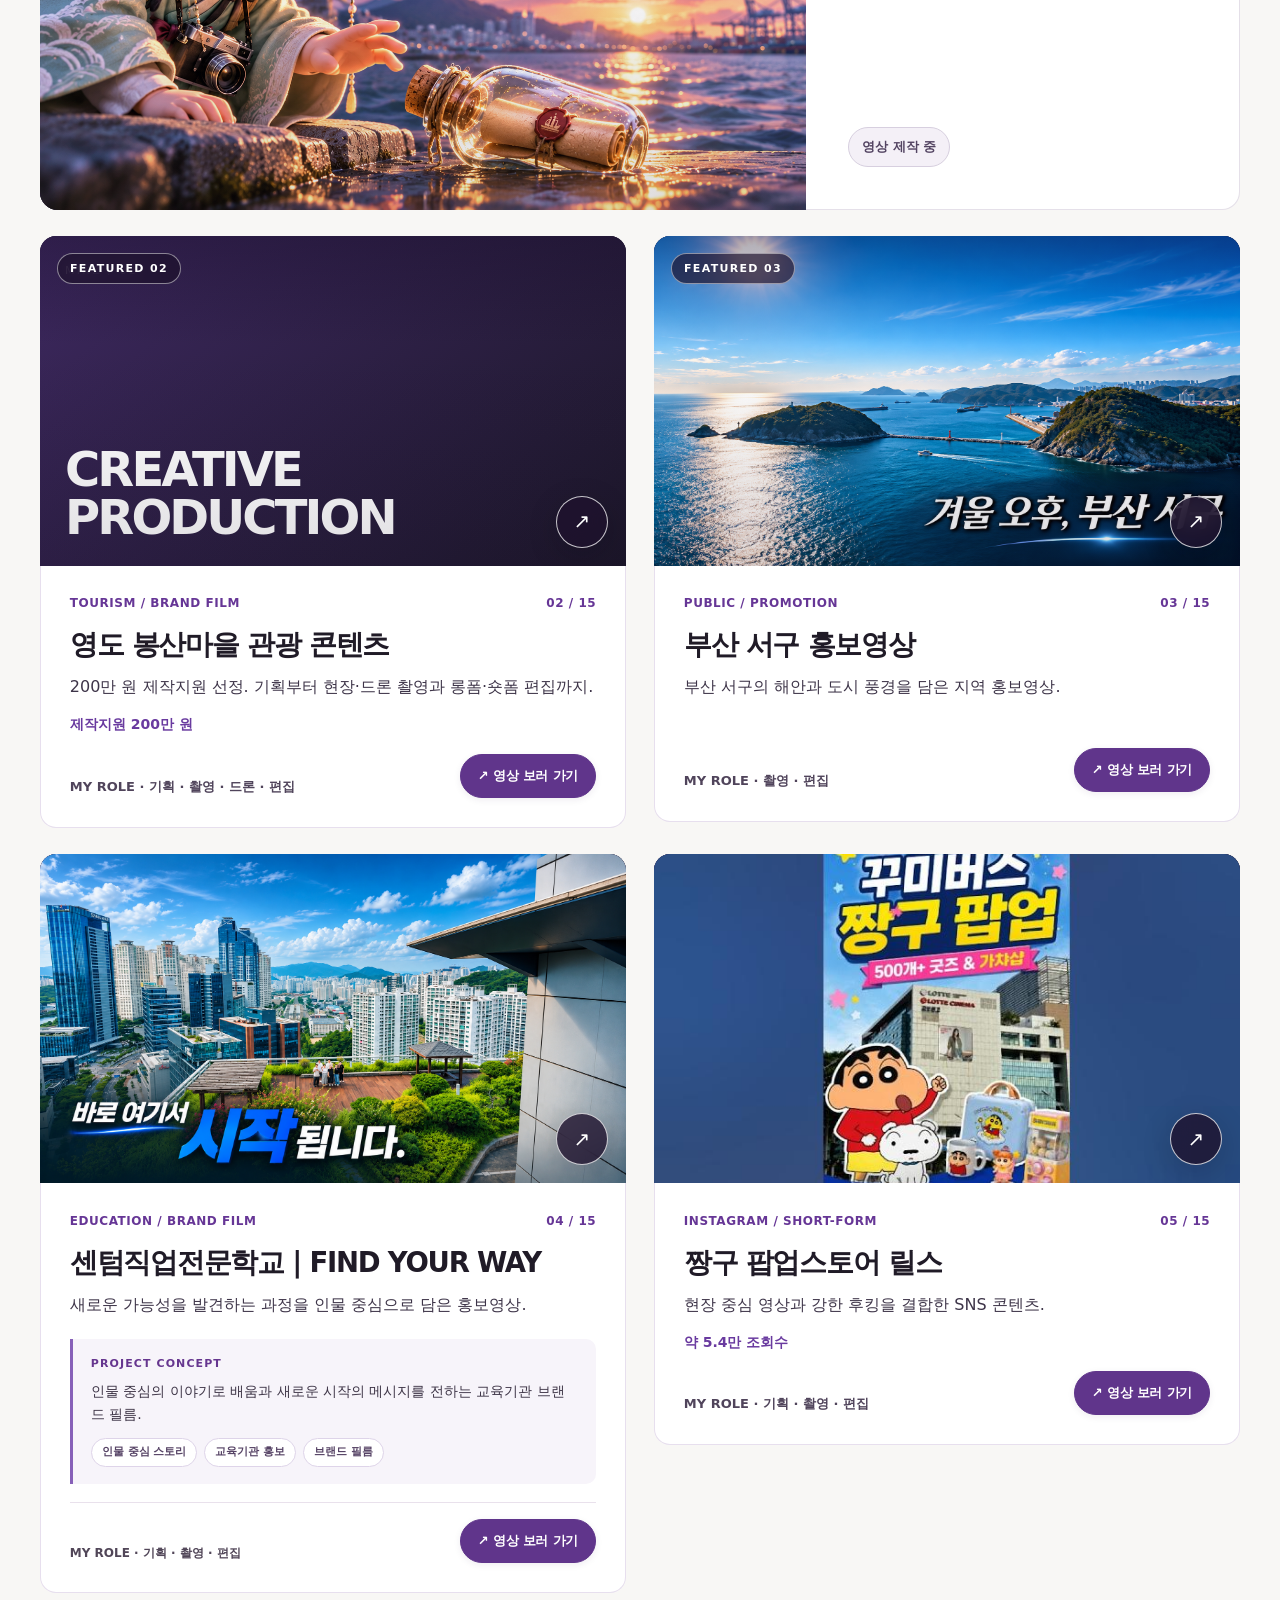
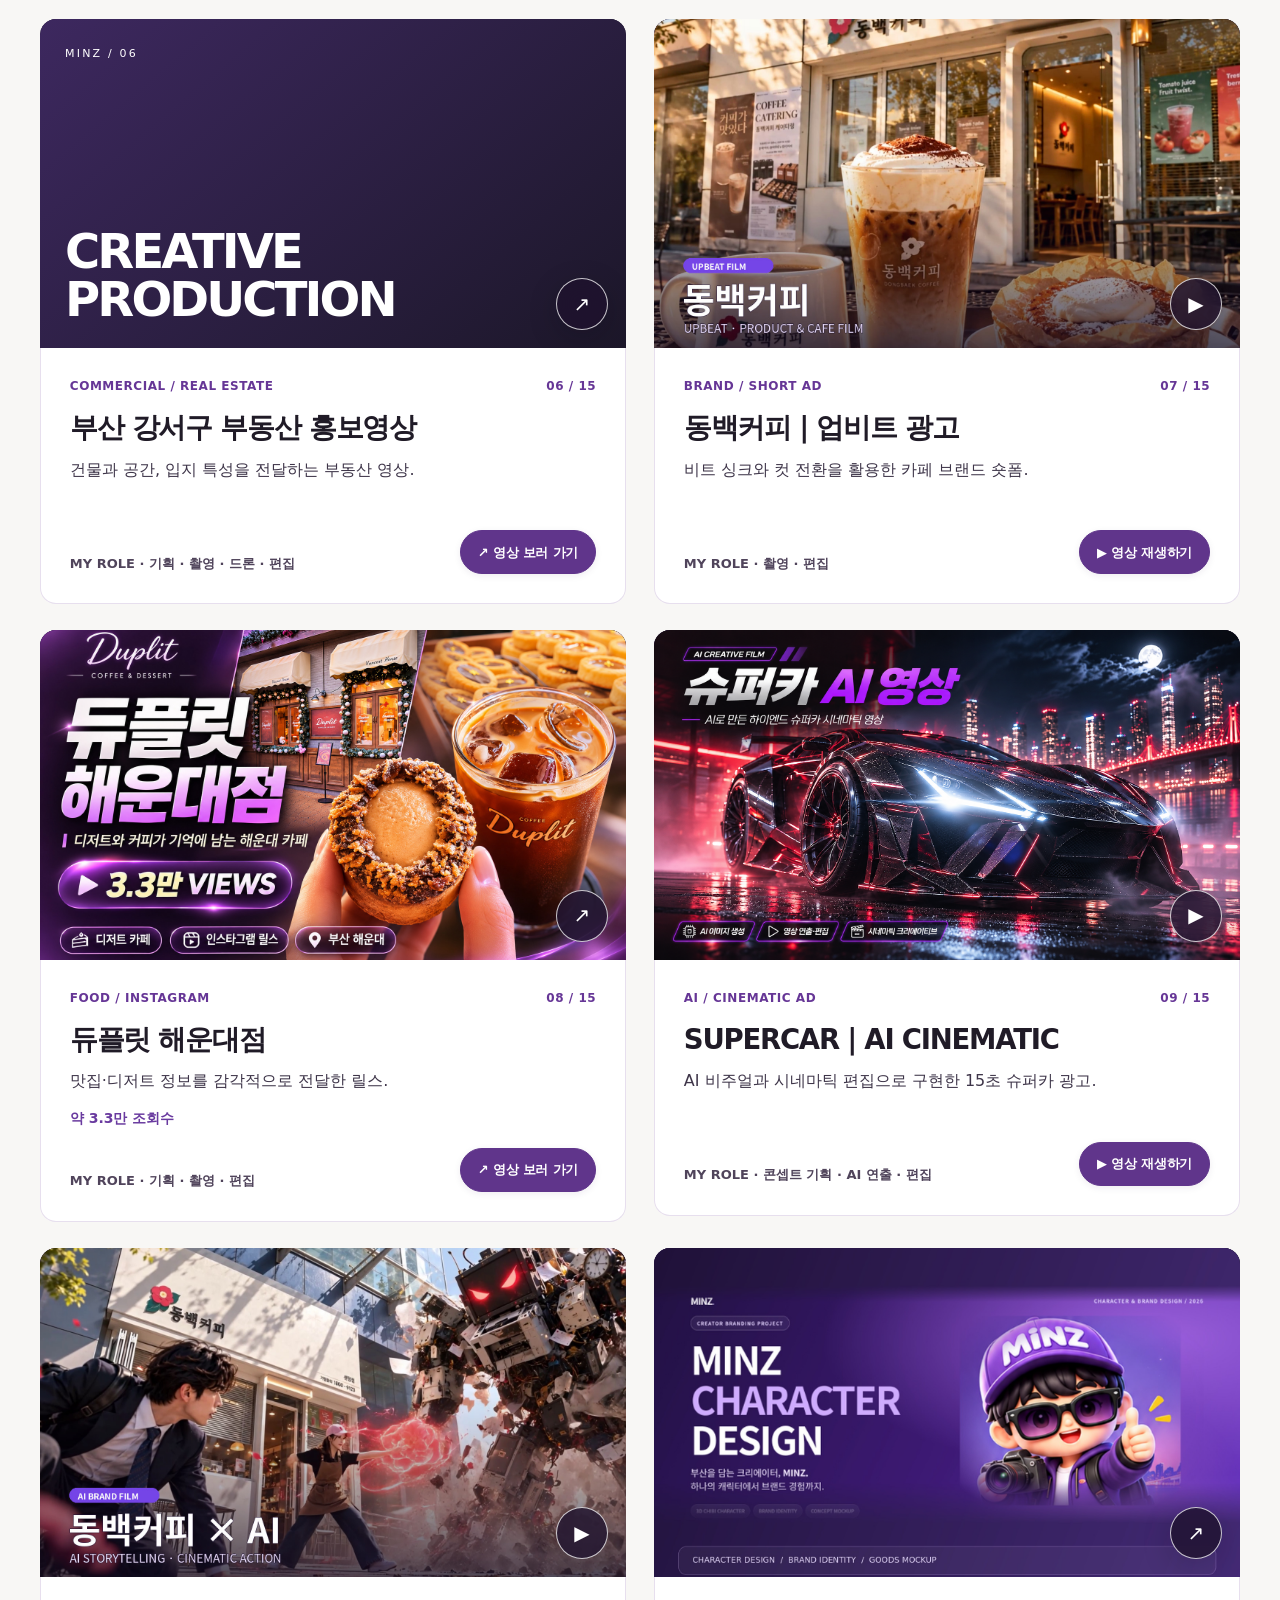
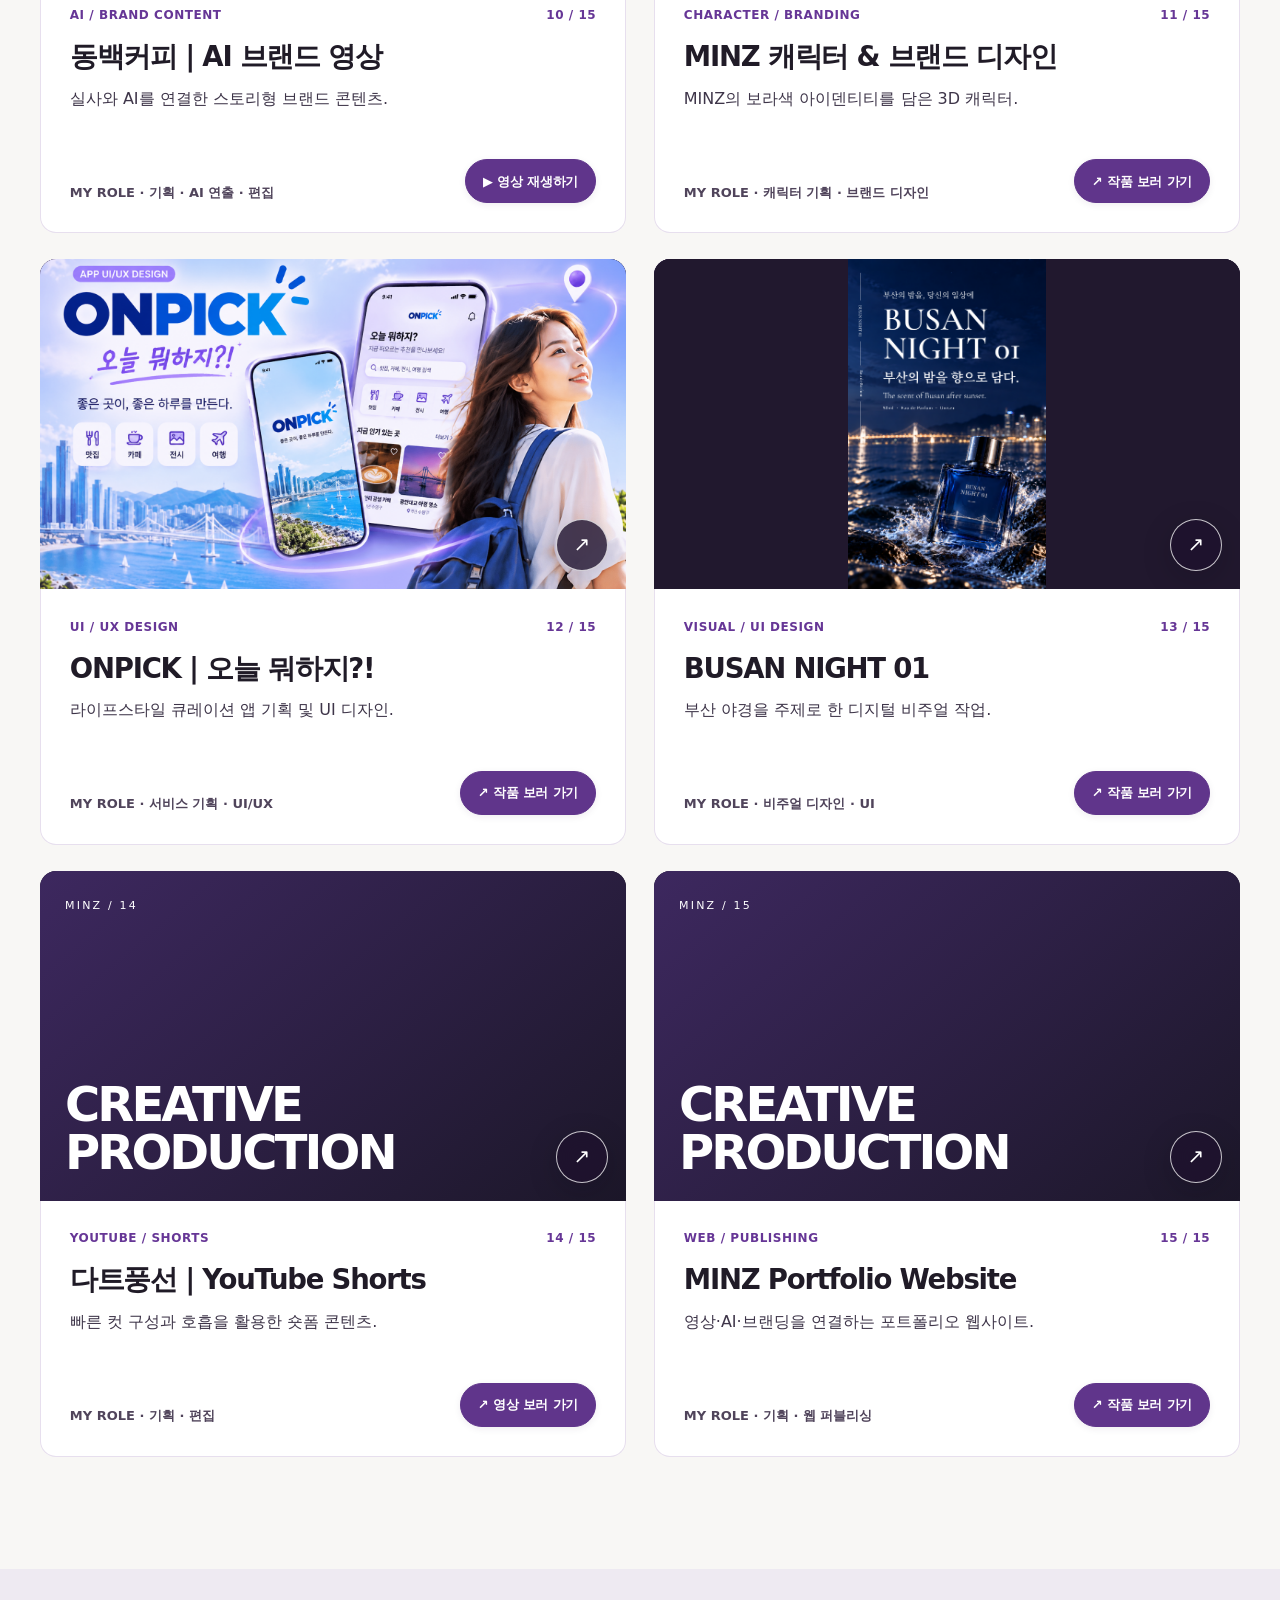
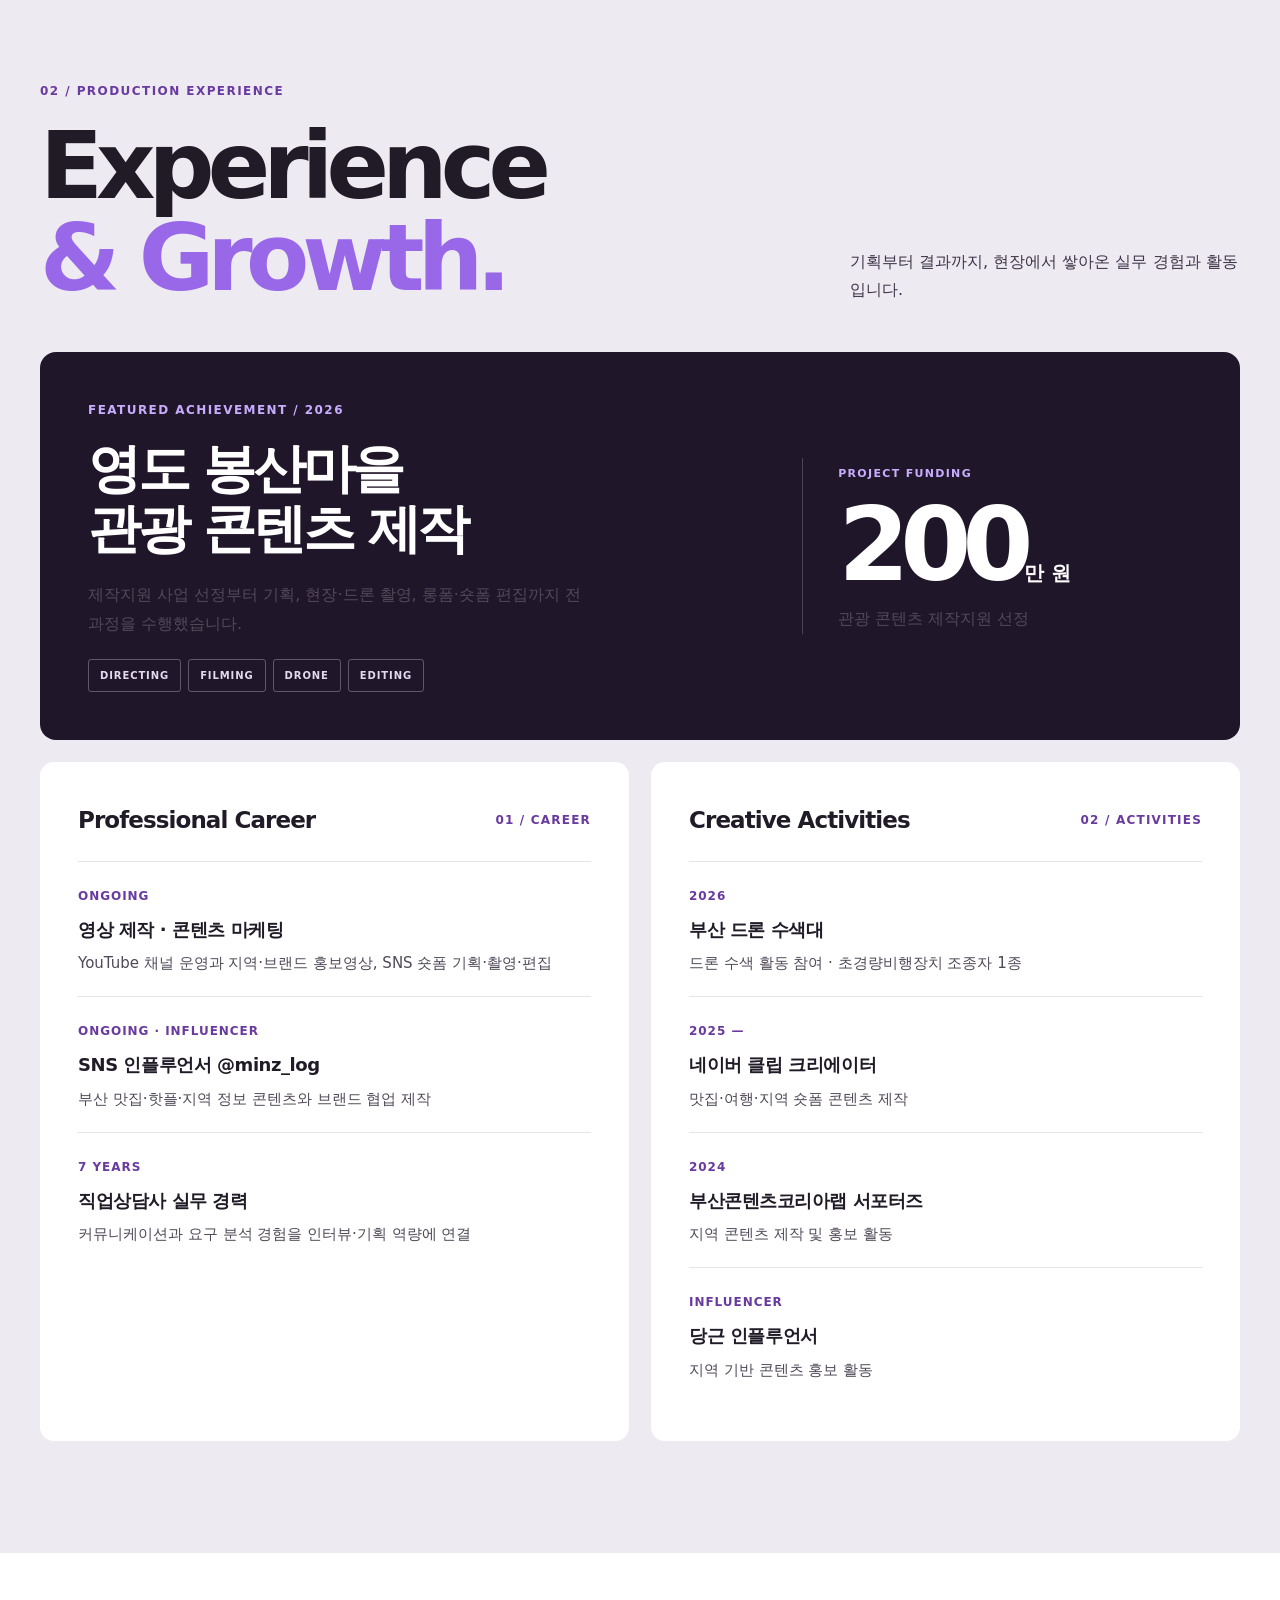
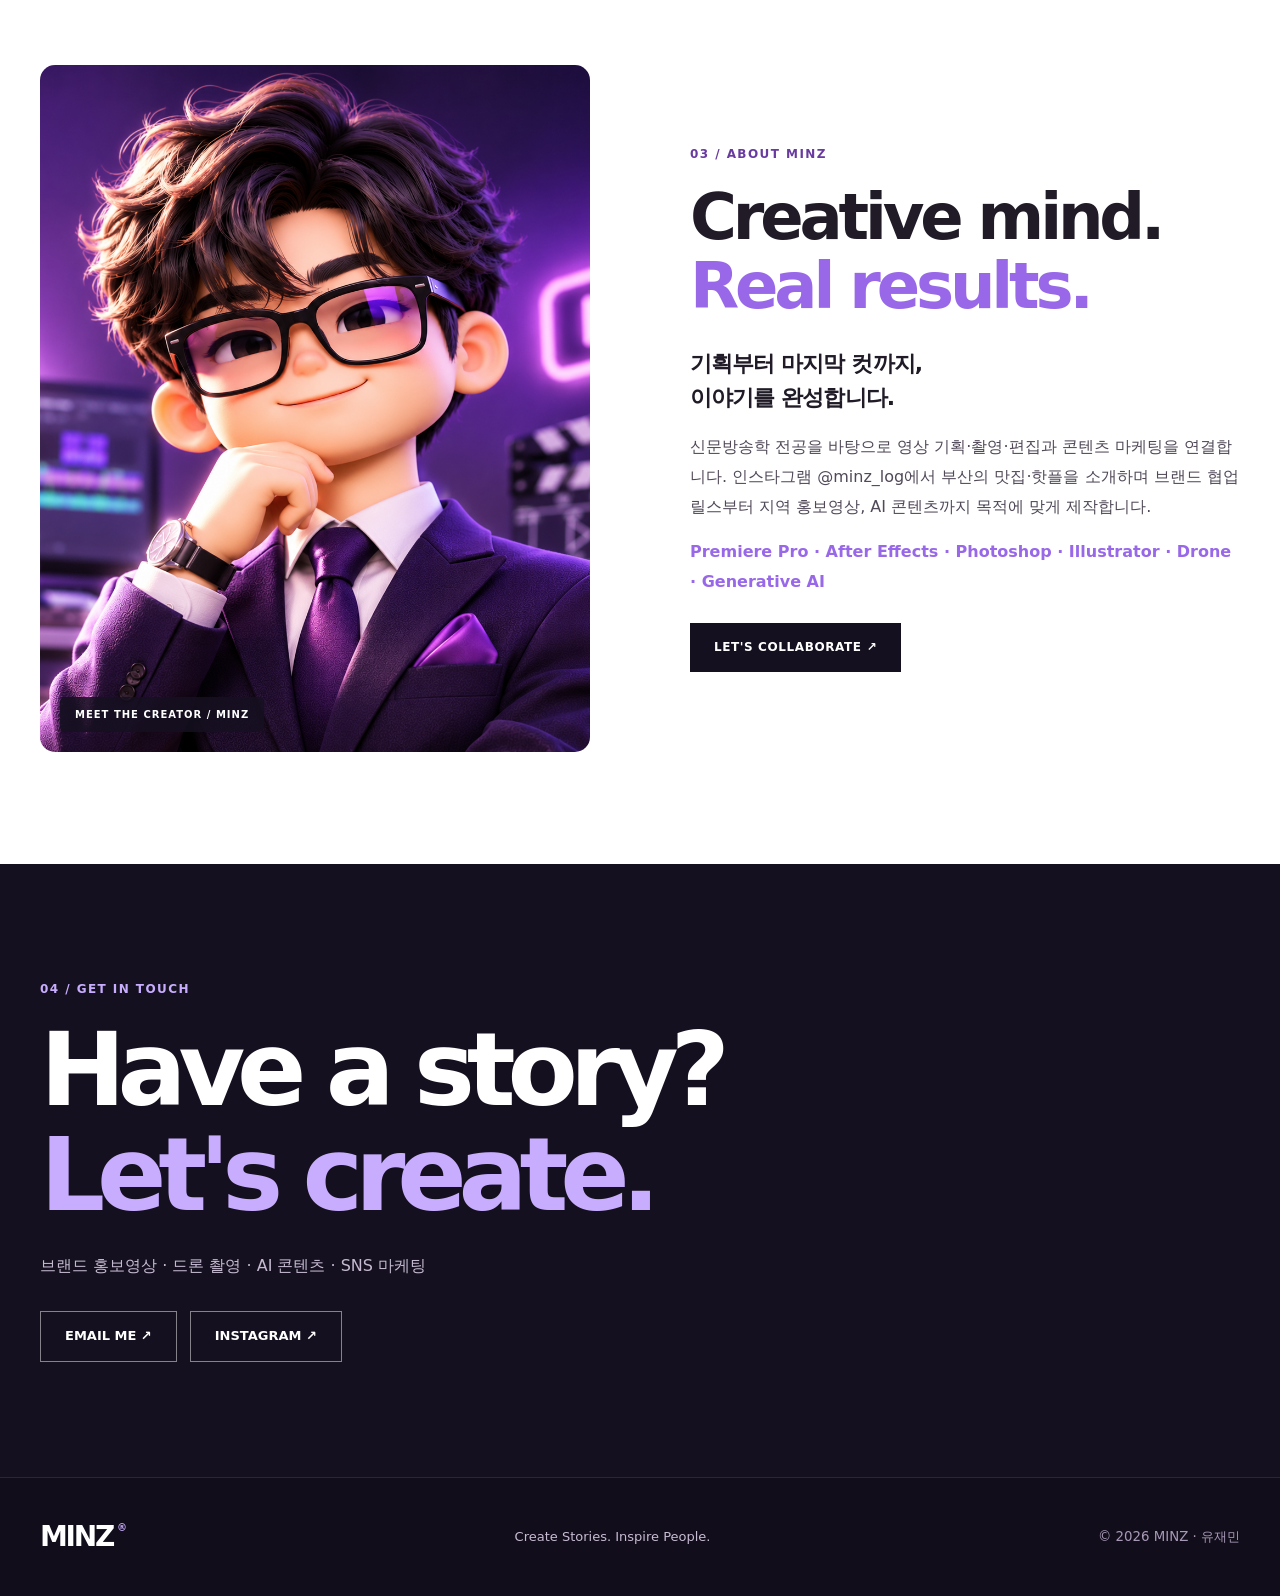
==== commit 5867ffa4: "up" ====
--- a/index.html
+++ b/index.html
@@ -13,7 +13,7 @@
   <link rel="preconnect" href="https://cdn.jsdelivr.net">
   <link rel="stylesheet"
     href="https://cdn.jsdelivr.net/gh/orioncactus/pretendard/dist/web/variable/pretendardvariable.css">
-  <link rel="stylesheet" href="assets/css/main.css?v=20261119-5">
+  <link rel="stylesheet" href="assets/css/main.css?v=20261119-6">
 </head>
 
 <body>
--- a/assets/css/main.css
+++ b/assets/css/main.css
@@ -840,3 +840,166 @@
   .project-cta:hover { transform: none; }
 }
 /* END MINZ v5 */
+
+
+/* ==================================================================
+   MINZ v6 / VISUAL POLISH — 2026-11-19
+   Additive override only. Keep all existing projects, URLs, JS and audio.
+   ================================================================== */
+:root {
+  --minz-v6-text: #3e3549;
+  --minz-v6-purple: #663696;
+  --minz-v6-rule: #e7dfee;
+  --minz-v6-ease: cubic-bezier(.22, 1, .36, 1);
+}
+
+/* 01 | Clearly legible typographic hierarchy */
+.section-description,
+.minz-featured-intro > p,
+.works-grid.minz-bento .project-content > p {
+  color: var(--minz-v6-text);
+  line-height: 1.75;
+}
+.works-grid.minz-bento .project-meta {
+  font-size: 12px;
+  font-weight: 850;
+  color: var(--minz-v6-purple);
+  letter-spacing: .045em;
+}
+.works-grid.minz-bento .project-content h3 {
+  font-size: clamp(23px, 2.15vw, 29px);
+  line-height: 1.3;
+  margin: 15px 0 10px;
+  overflow-wrap: break-word;
+}
+.works-grid.minz-bento .project-foot small {
+  color: #50445b;
+  font-size: 13px;
+  font-weight: 650;
+  line-height: 1.6;
+}
+.filters .filter { font-size: 13px; }
+
+/* 02 | Match normal portfolio thumbnail ratio to real 16:9 films.
+         Prevent the left/right edge of title text from being clipped. */
+.works-grid.minz-bento .project .project-media {
+  aspect-ratio: 16 / 9;
+  background: #1c1429;
+}
+.works-grid.minz-bento .project-media > img {
+  width: 100%;
+  height: 100%;
+  object-fit: cover;
+  object-position: center center;
+}
+/* Portrait poster assets must remain entirely visible in horizontal cards. */
+.works-grid.minz-bento .project-media > img[src*="busan-night-thumbnail"] {
+  object-fit: contain;
+  background: #21182e;
+}
+
+/* 03 | Less dead space, more deliberate card rhythm */
+.works-grid.minz-bento { gap: 26px 28px; }
+.works-grid.minz-bento .project-content {
+  min-height: 256px;
+  padding: clamp(23px, 2.25vw, 31px);
+  border-color: var(--minz-v6-rule);
+}
+.works-grid.minz-bento .project:not(.project--detailed) .project-foot {
+  padding-top: 17px;
+}
+.works-grid.minz-bento .project {
+  border-radius: 16px;
+  transition: transform .4s var(--minz-v6-ease), box-shadow .4s ease;
+}
+.works-grid.minz-bento .project:hover,
+.works-grid.minz-bento .project:focus-within {
+  box-shadow: 0 18px 42px rgba(34, 19, 52, .105);
+}
+.works-grid.minz-bento .project-media > img {
+  transition: transform .45s var(--minz-v6-ease), filter .45s ease, opacity .3s;
+}
+@media (hover:hover) and (pointer:fine) {
+  .works-grid.minz-bento .project:hover .project-media > img {
+    transform: scale(1.026);
+    filter: brightness(.97);
+  }
+}
+
+/* 04 | Work call-to-action stays high contrast and clearly clickable */
+.project-cta {
+  background: #60358b;
+  color: white;
+  border-color: #60358b;
+  font-size: 13px;
+  min-height: 44px;
+  padding: 11px 17px;
+  box-shadow: 0 2px 7px rgba(50,25,74,.08);
+}
+.project-cta:hover { background: #48256d; border-color: #48256d; }
+.project-cta-status { color: #534462; font-size: 13px; }
+.project-action { min-width: 52px; min-height: 52px; }
+.project-cta:focus-visible,
+.project-action:focus-visible,
+.filters .filter:focus-visible,
+.nav a:focus-visible { outline: 3px solid #b799f2; outline-offset: 3px; }
+
+/* 05 | A quiet, editorial navigation underline instead of more glitter */
+.nav a { position: relative; letter-spacing: .055em; }
+.nav a::after {
+  content: "";
+  position: absolute;
+  height: 2px;
+  inset: auto 0 -7px;
+  background: #c8adff;
+  transform: scaleX(0);
+  transform-origin: 0 50%;
+  transition: transform .28s var(--minz-v6-ease);
+}
+.nav a:hover::after,
+.nav a:focus-visible::after { transform: scaleX(1); }
+
+/* 06 | Keep featured image cinematic but uncramped on smaller laptops */
+@media (min-width:900px) and (max-width:1100px) {
+  .works-grid.minz-bento.minz-all .project--lead {
+    grid-template-columns: minmax(0,1fr);
+  }
+  .works-grid.minz-bento.minz-all .project--lead .project-media {
+    aspect-ratio: 16 / 9;
+    min-height: 0;
+    border-radius: 16px 16px 0 0;
+  }
+  .works-grid.minz-bento.minz-all .project--lead .project-content {
+    min-height: 0;
+    border: 1px solid var(--minz-v6-rule);
+    border-top: 0;
+    border-radius: 0 0 16px 16px;
+  }
+}
+@media (max-width:899px) {
+  .works-grid.minz-bento .project-content { min-height: 0; }
+  .works-grid.minz-bento.minz-all .project--lead .project-content { min-height: 0; }
+  .works-grid.minz-bento .project .project-media { aspect-ratio:16 / 9; }
+}
+@media (max-width:760px) {
+  .works-grid.minz-bento { gap: 22px; }
+  .works-grid.minz-bento .project-content { padding: 22px 20px 24px; }
+  .works-grid.minz-bento .project-content > p { font-size: 15.5px; }
+  .works-grid.minz-bento .project-content h3 { font-size: 23px; }
+  .works-grid.minz-bento .project-meta { font-size: 12px; }
+  .works-grid.minz-bento .project-foot small { font-size: 13px; }
+  .project-case-tags span { font-size: 12px; }
+  .nav a::after { display: none; }
+}
+@media (max-width:390px) {
+  .works-grid.minz-bento .project-meta { flex-wrap:wrap; }
+  .project-cta, .project-cta-status { width:100%; }
+}
+@media (prefers-reduced-motion:reduce) {
+  .works-grid.minz-bento .project { transition:none; }
+  .works-grid.minz-bento .project:hover { transform:none; }
+  .works-grid.minz-bento .project-media > img { transition:none; }
+  .nav a::after { transition:none; }
+  .works-grid.minz-bento .project-media::before { display:none; }
+}
+/* END MINZ v6 */
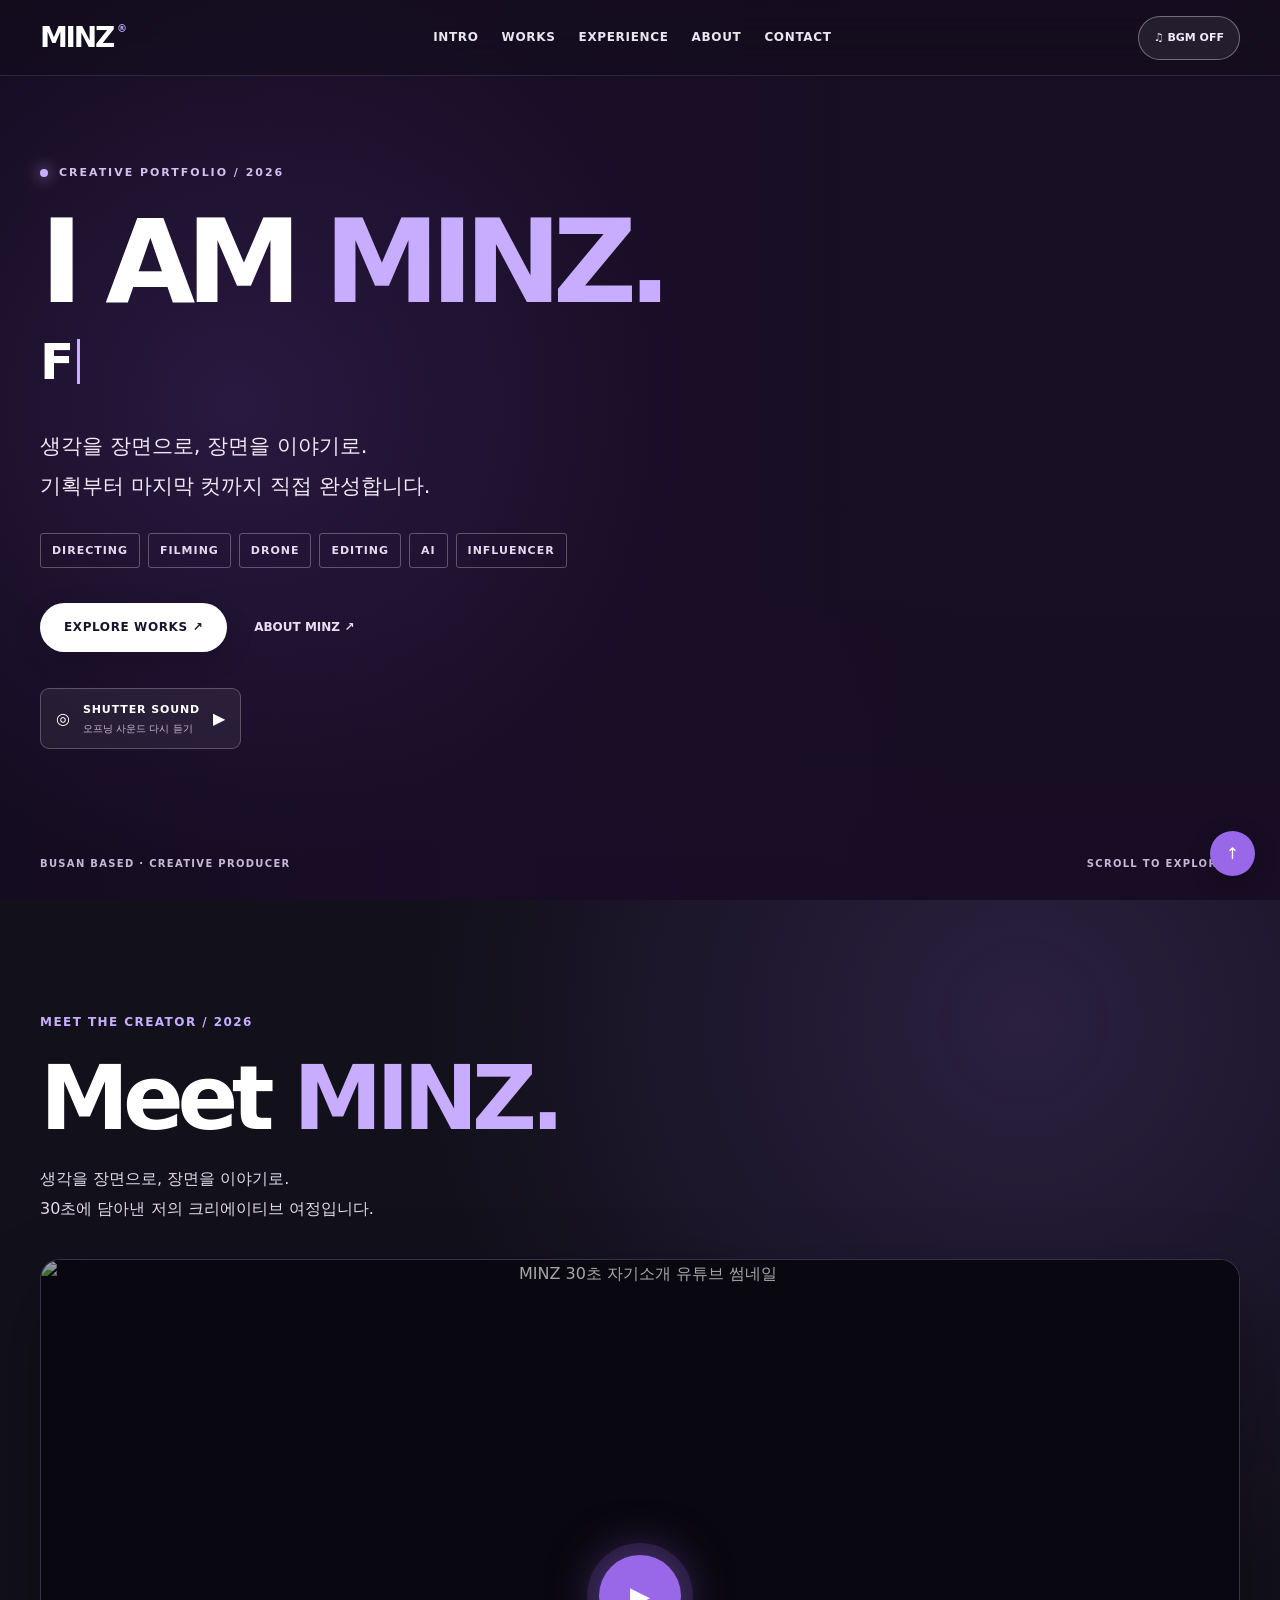
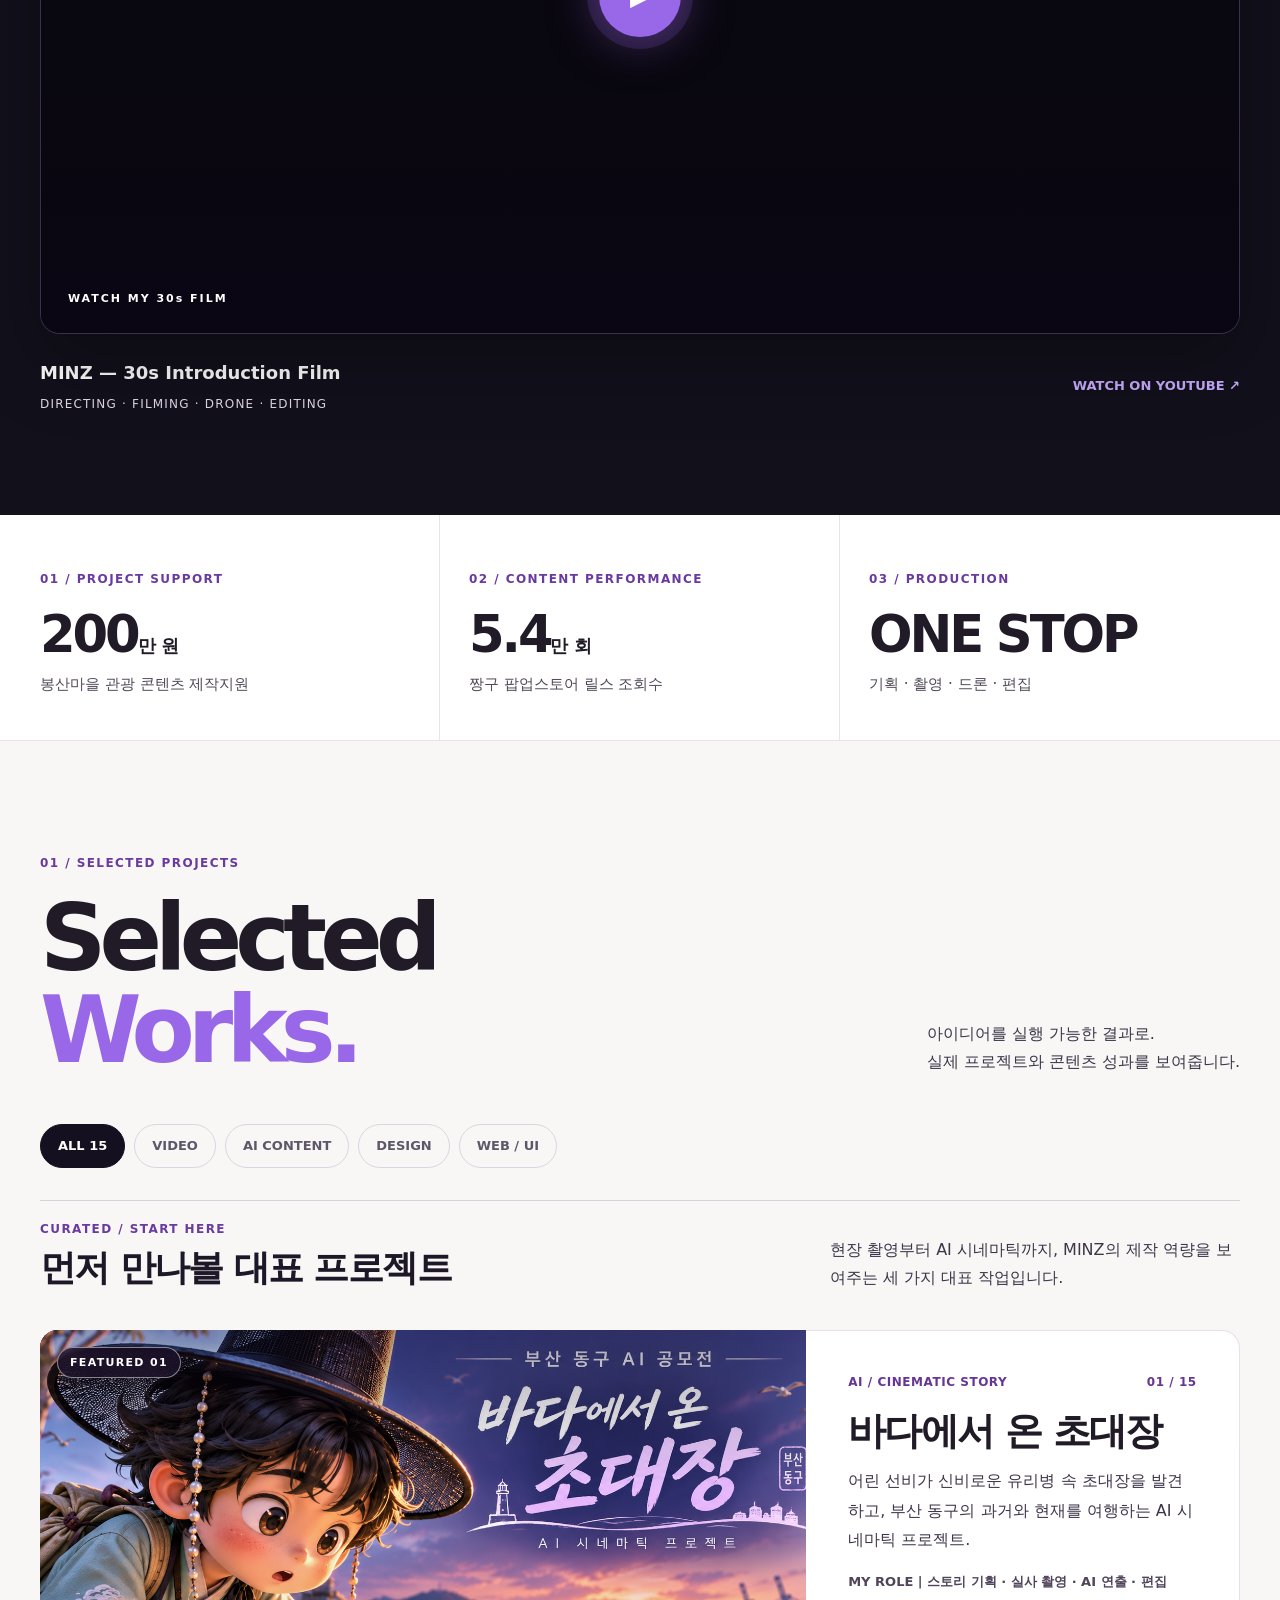
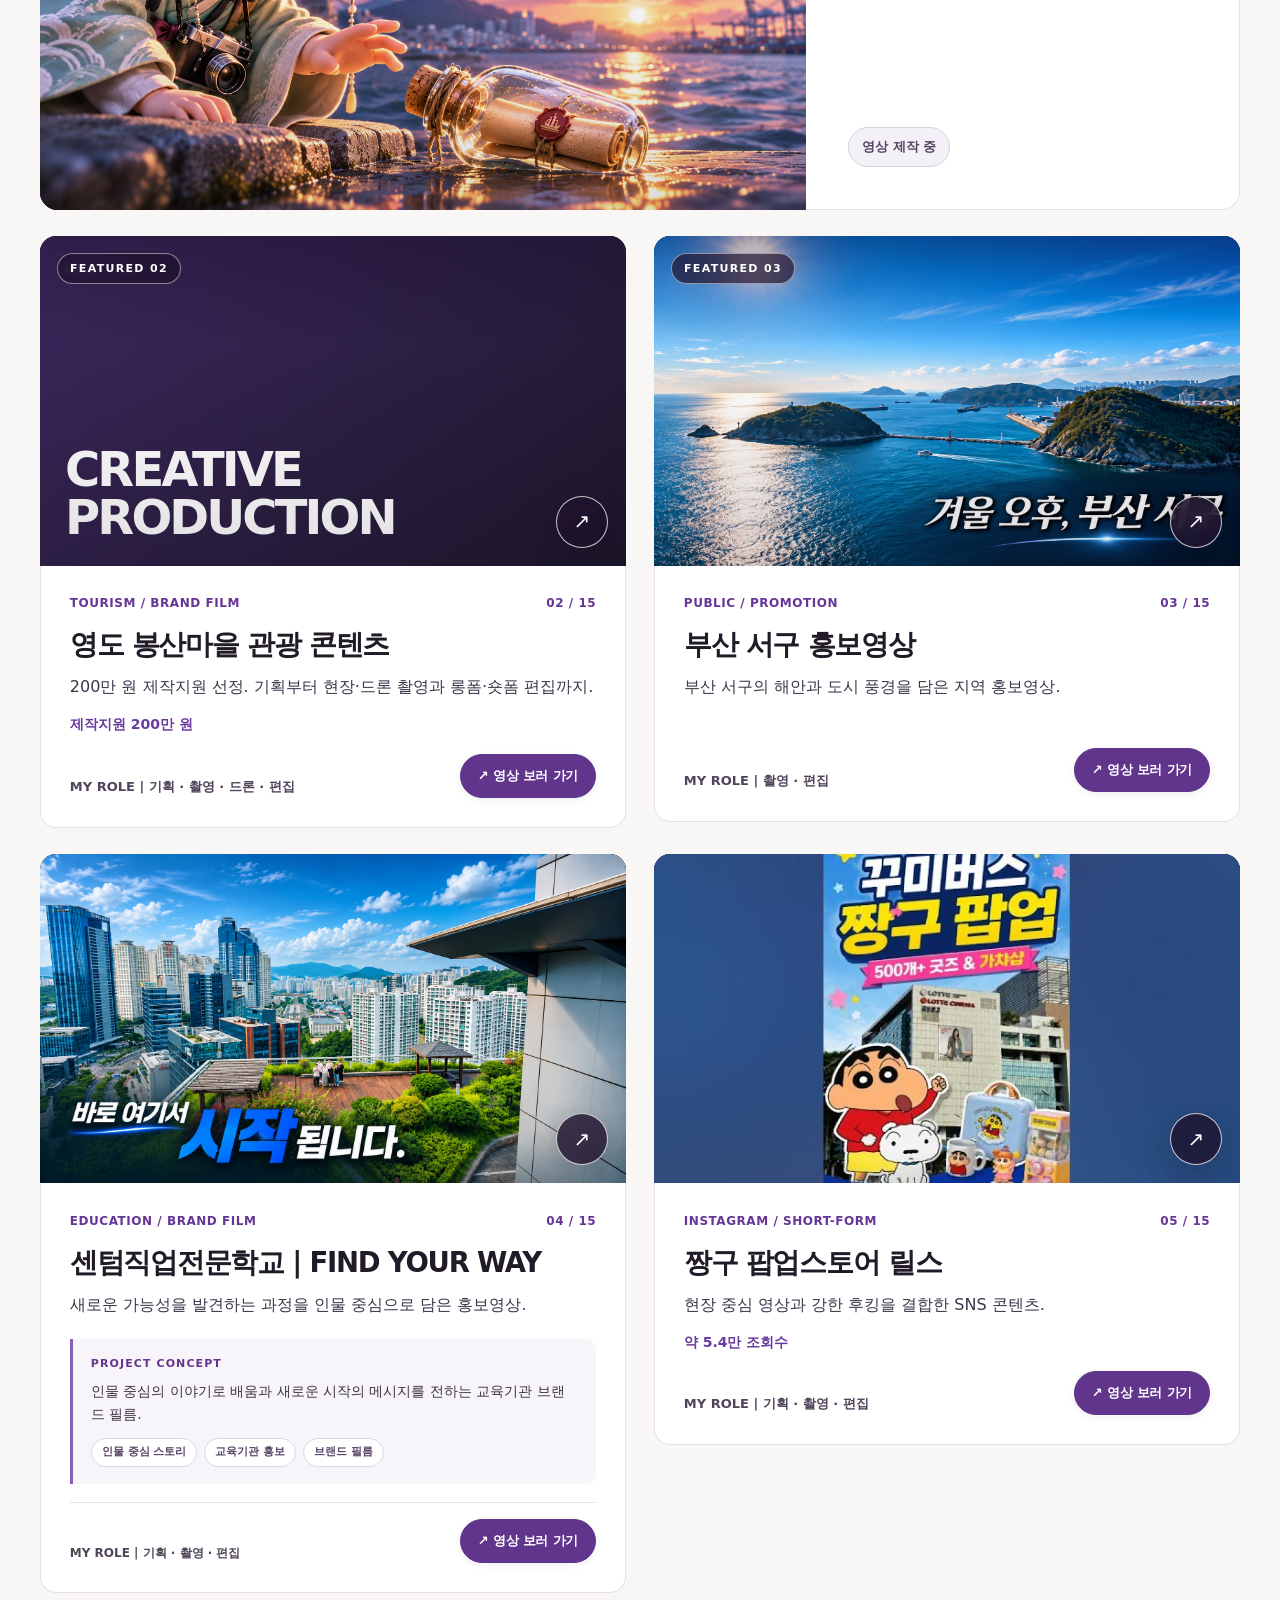
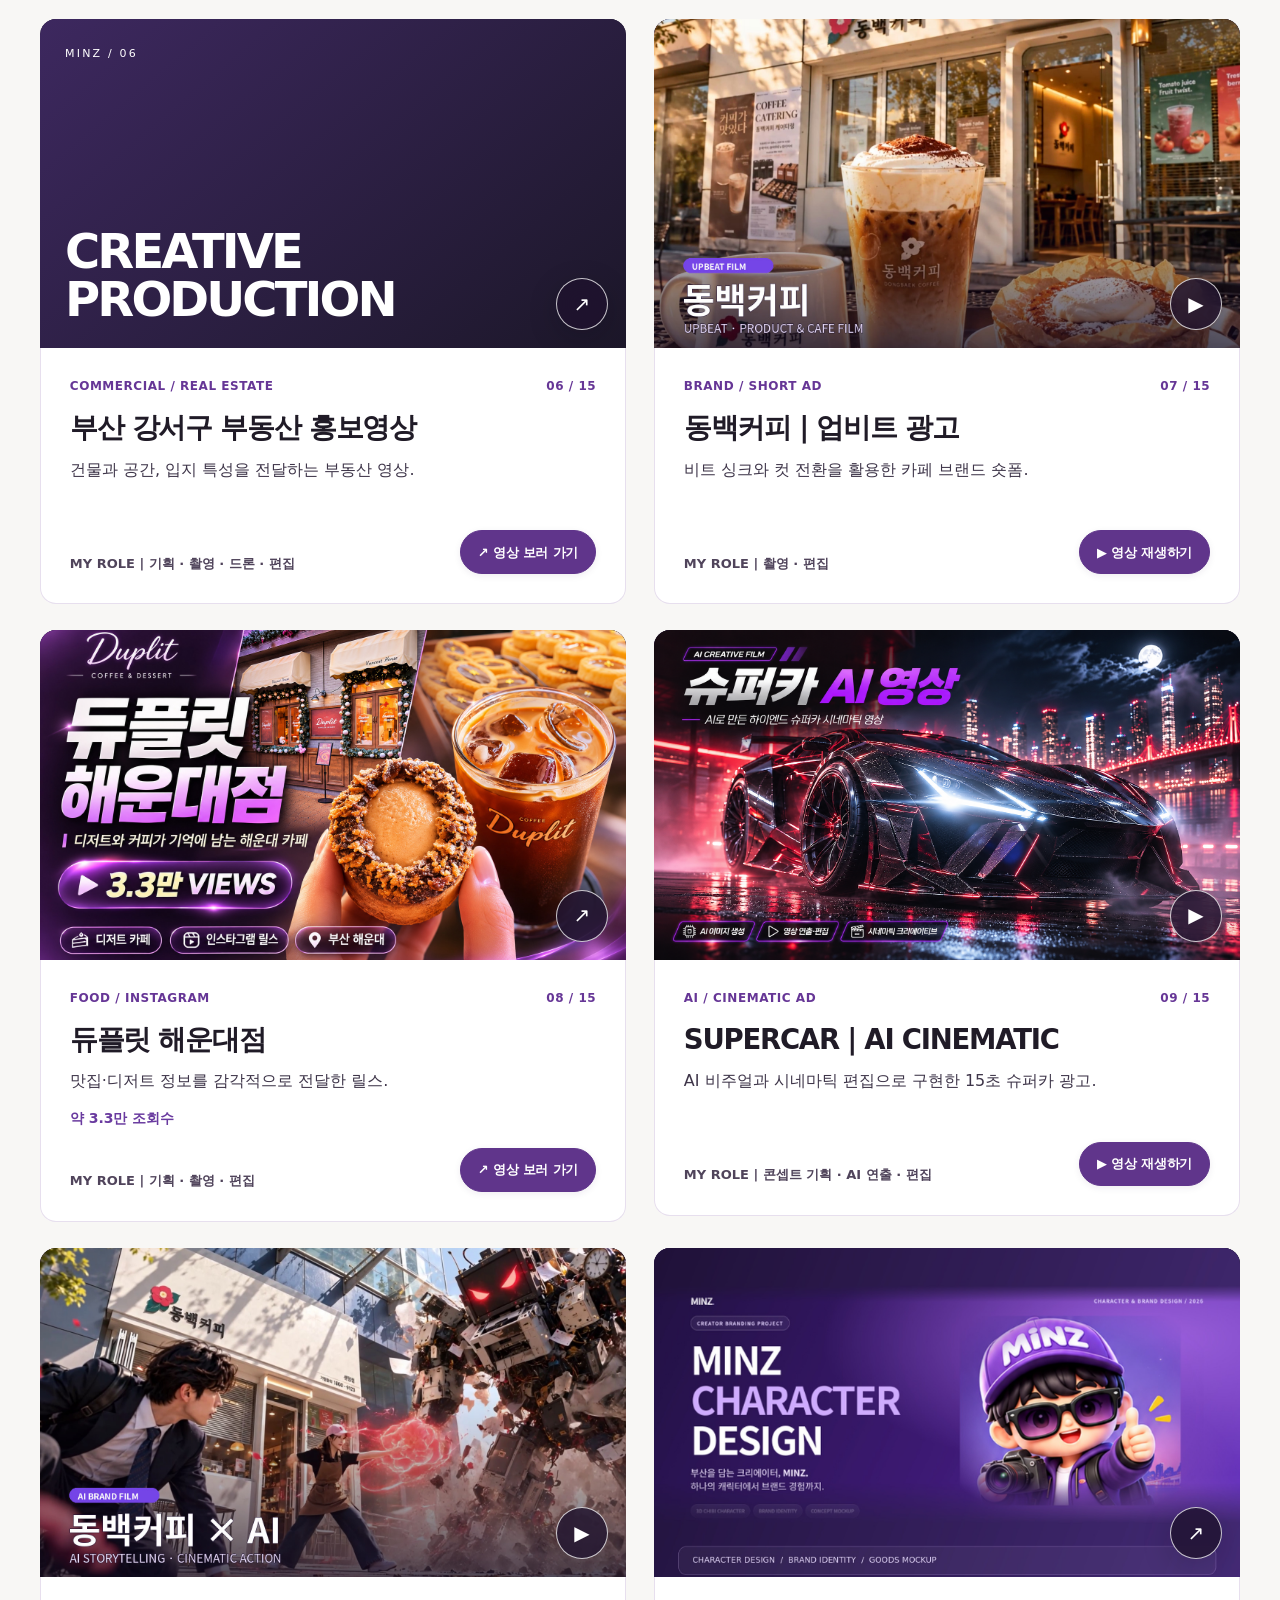
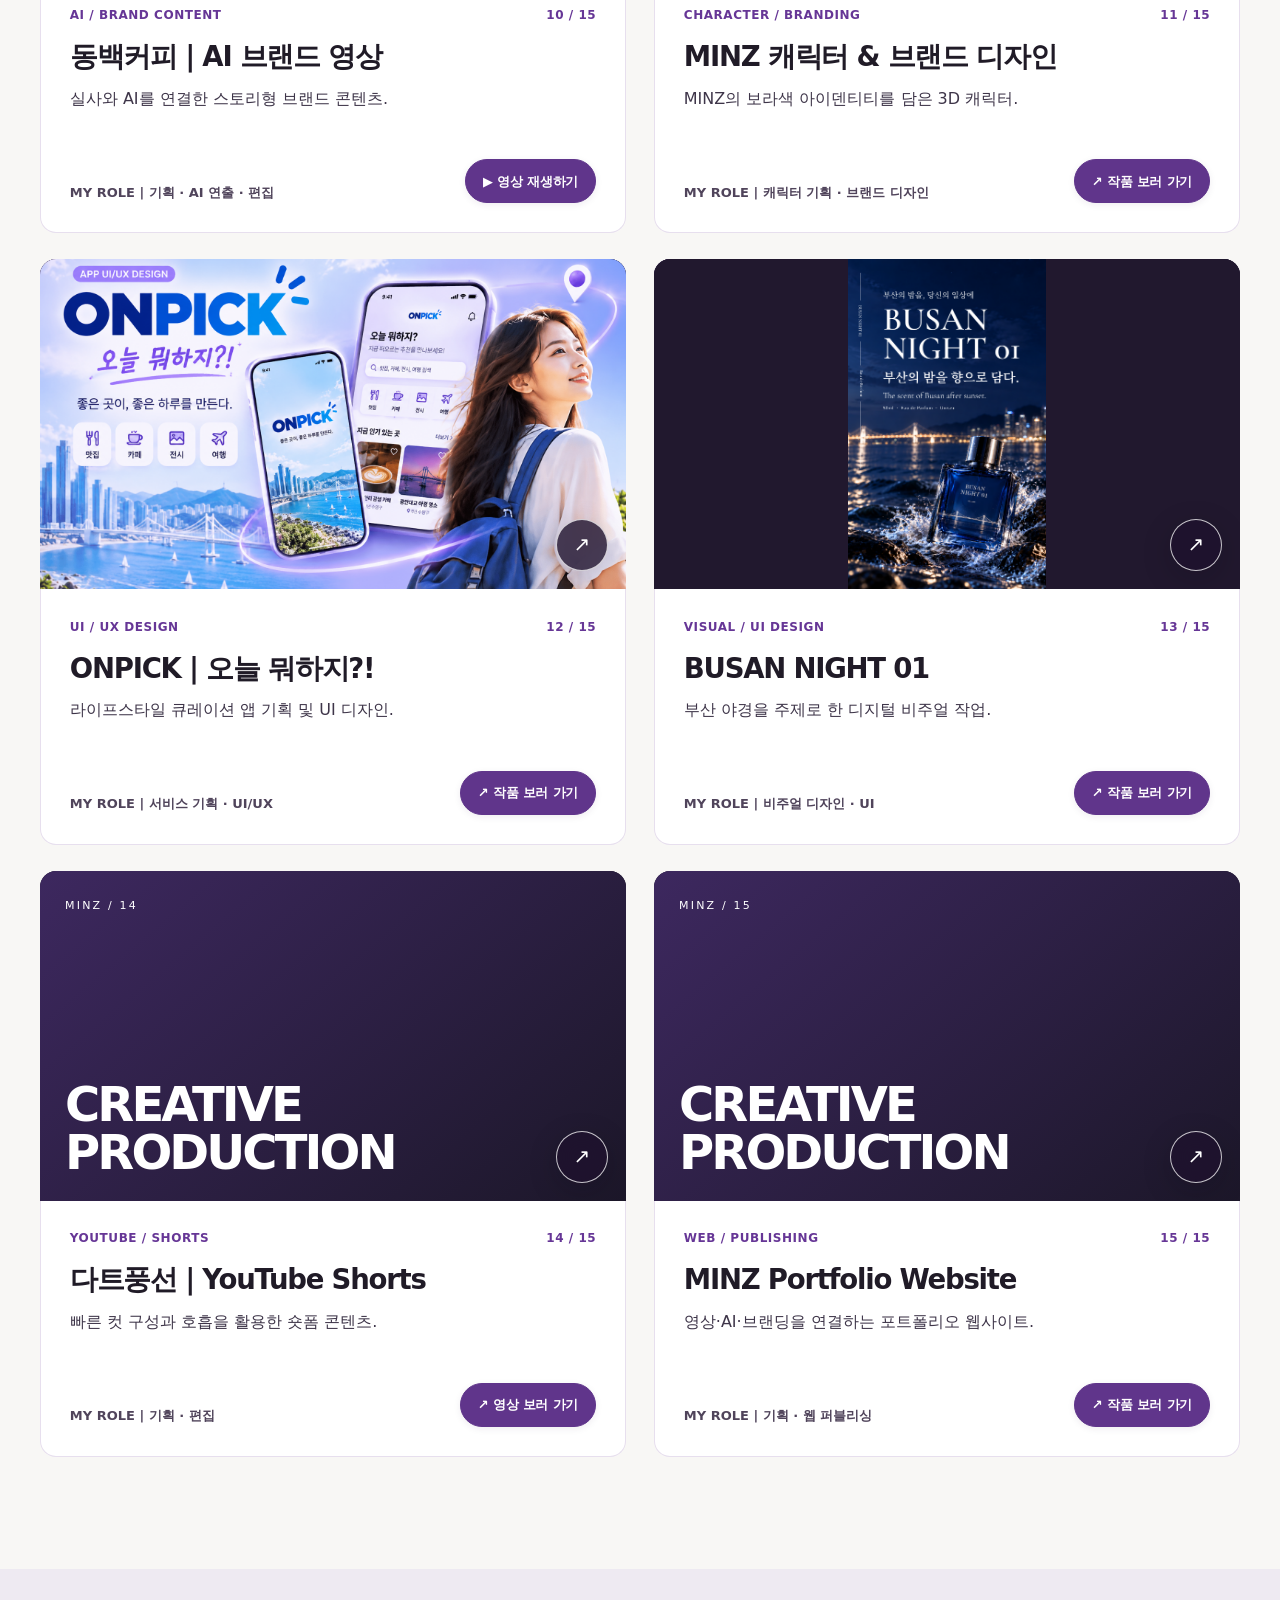
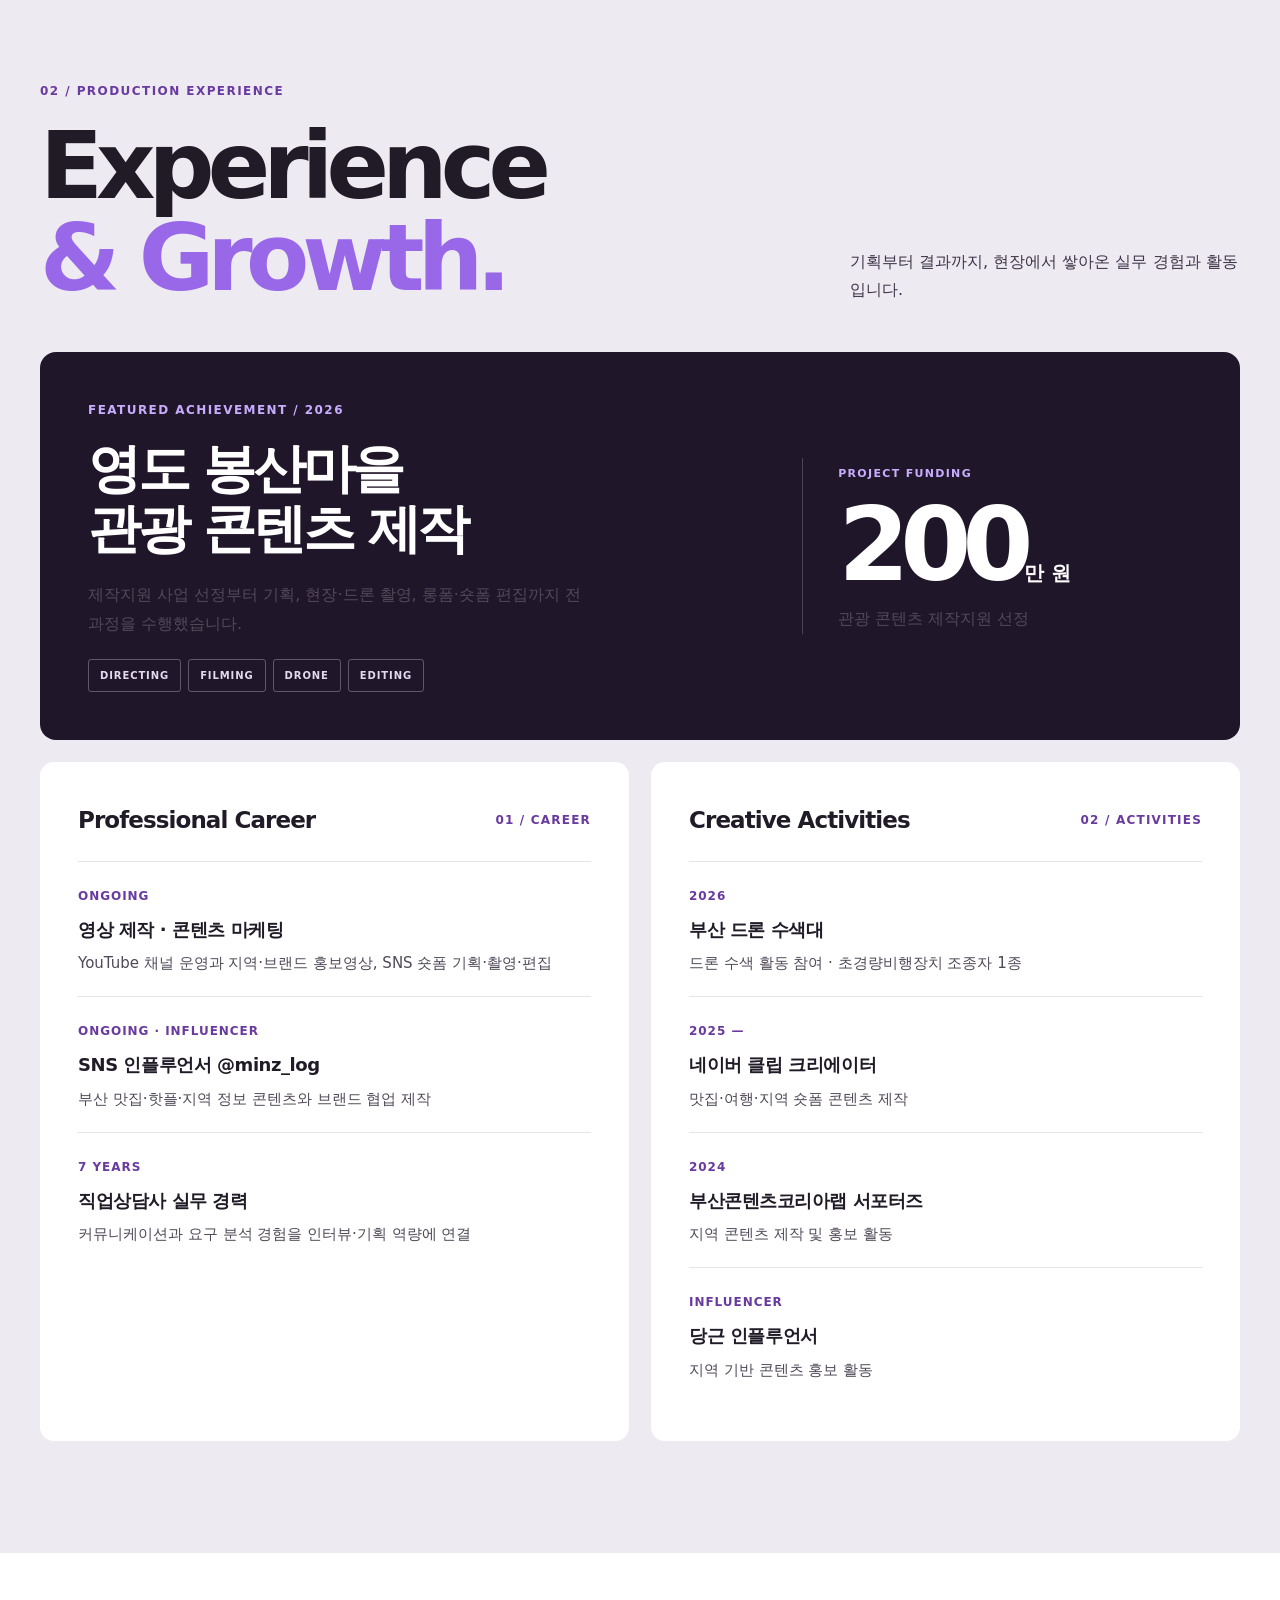
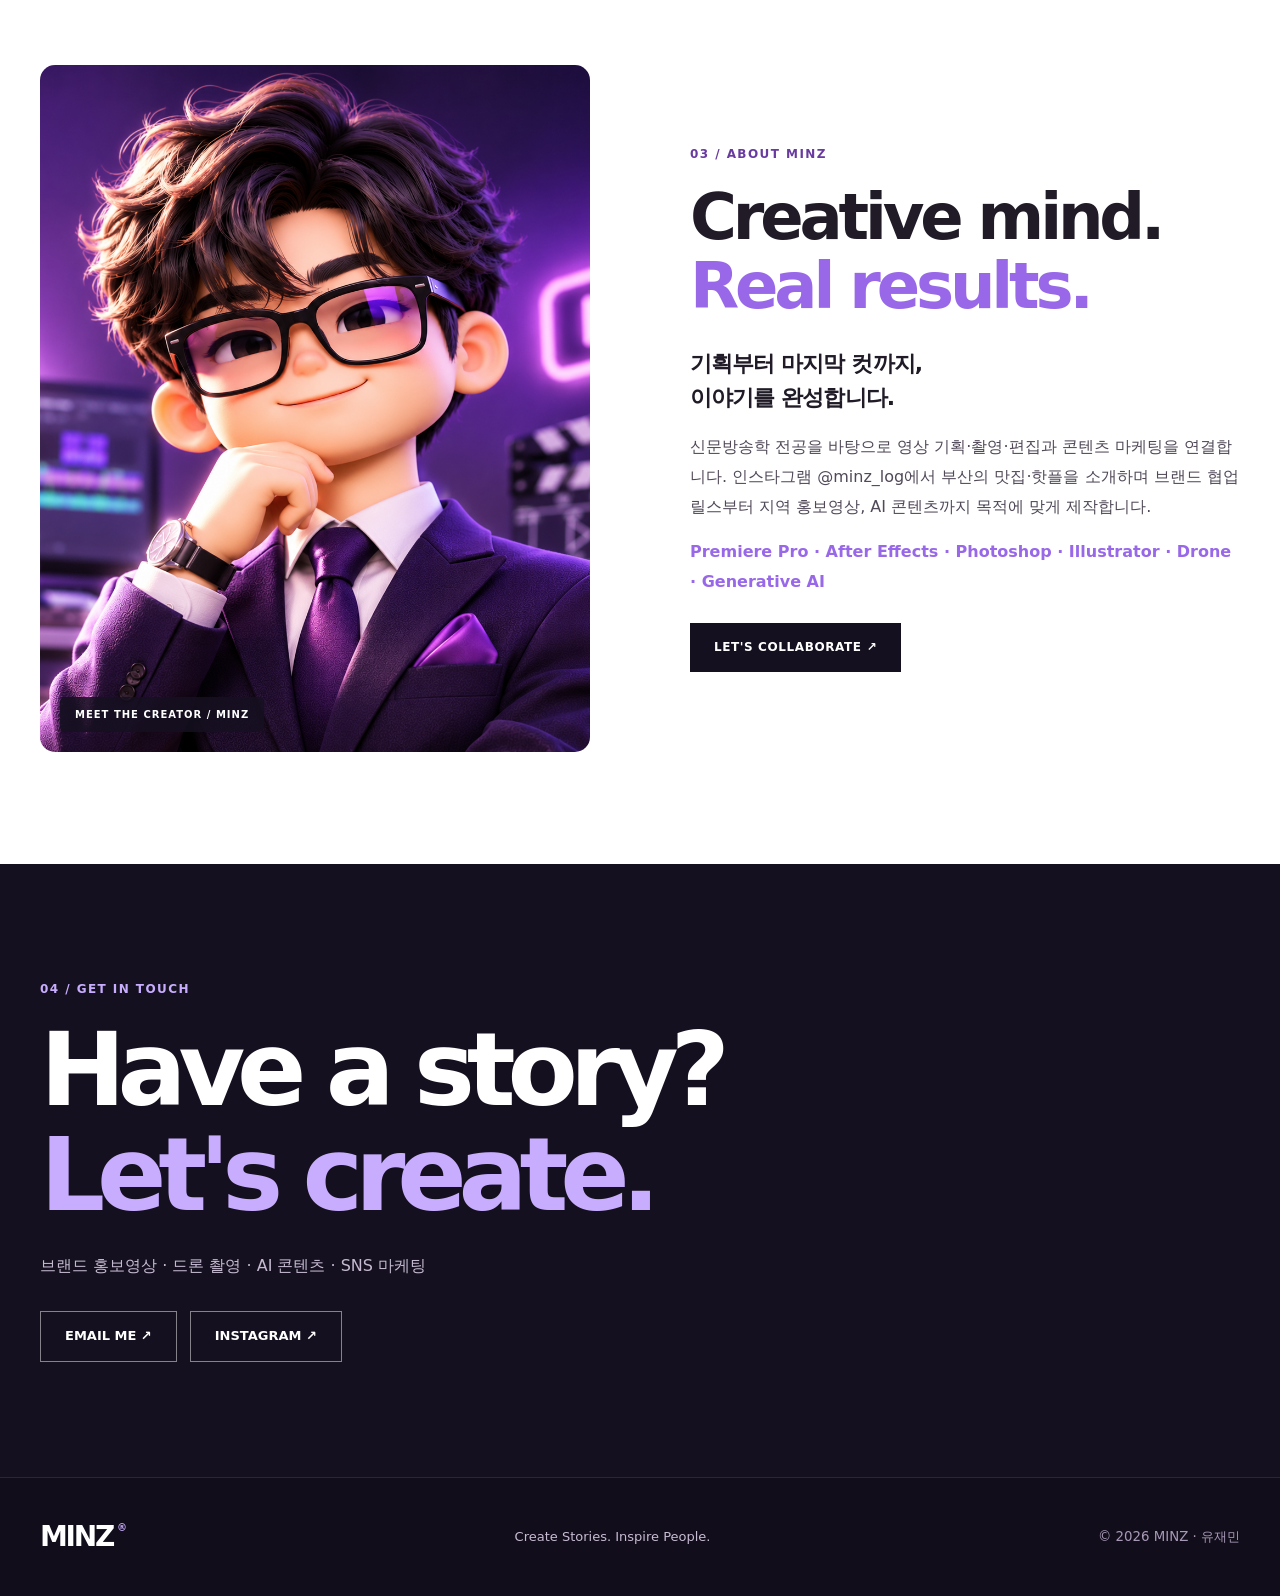
==== commit 7890755e: "up" ====
--- a/index.html
+++ b/index.html
@@ -277,7 +277,7 @@
           : p.url
             ? `<a class="project-cta project-cta--link" href="${esc(p.url)}" target="_blank" rel="noopener noreferrer" aria-label="${esc(p.title)} ${isVideoLink ? '영상 보러 가기' : '작품 보러 가기'}">↗ ${isVideoLink ? '영상 보러 가기' : '작품 보러 가기'}</a>`
             : `<span class="project-cta-status" aria-label="${esc(p.title)} 진행 상태">${esc(p.note || '준비 중')}</span>`;
-        el.innerHTML = `<div class="project-media"><div class="project-placeholder"><small>MINZ / ${num}</small><strong>CREATIVE<br>PRODUCTION</strong></div>${media}${action}</div><div class="project-content"><div class="project-meta"><span>${esc(p.type)}</span><span>${num} / ${projects.length}</span></div><h3>${esc(p.title)}</h3><p>${esc(p.desc)}</p>${caseStudy}${p.result ? `<strong class="project-result">${esc(p.result)}</strong>` : ''}<div class="project-foot"><small>MY ROLE · ${esc(p.role)}</small>${footerCTA}</div></div>`;
+        el.innerHTML = `<div class="project-media"><div class="project-placeholder"><small>MINZ / ${num}</small><strong>CREATIVE<br>PRODUCTION</strong></div>${media}${action}</div><div class="project-content"><div class="project-meta"><span>${esc(p.type)}</span><span>${num} / ${projects.length}</span></div><h3>${esc(p.title)}</h3><p>${esc(p.desc)}</p>${caseStudy}${p.result ? `<strong class="project-result">${esc(p.result)}</strong>` : ''}<div class="project-foot"><small>MY ROLE | ${esc(p.role)}</small>${footerCTA}</div></div>`;
         const image = el.querySelector('img');
         if (image) image.addEventListener('error', () => { const left = (image.dataset.fallbacks || '').split('|').filter(Boolean); if (left.length) { image.src = left.shift(); image.dataset.fallbacks = left.join('|'); } else image.remove(); });
         const mediaEl = el.querySelector('.project-media'); mediaEl.addEventListener('click', e => { if (e.target.closest('button,a')) return; mediaEl.querySelector('.project-action')?.click(); });
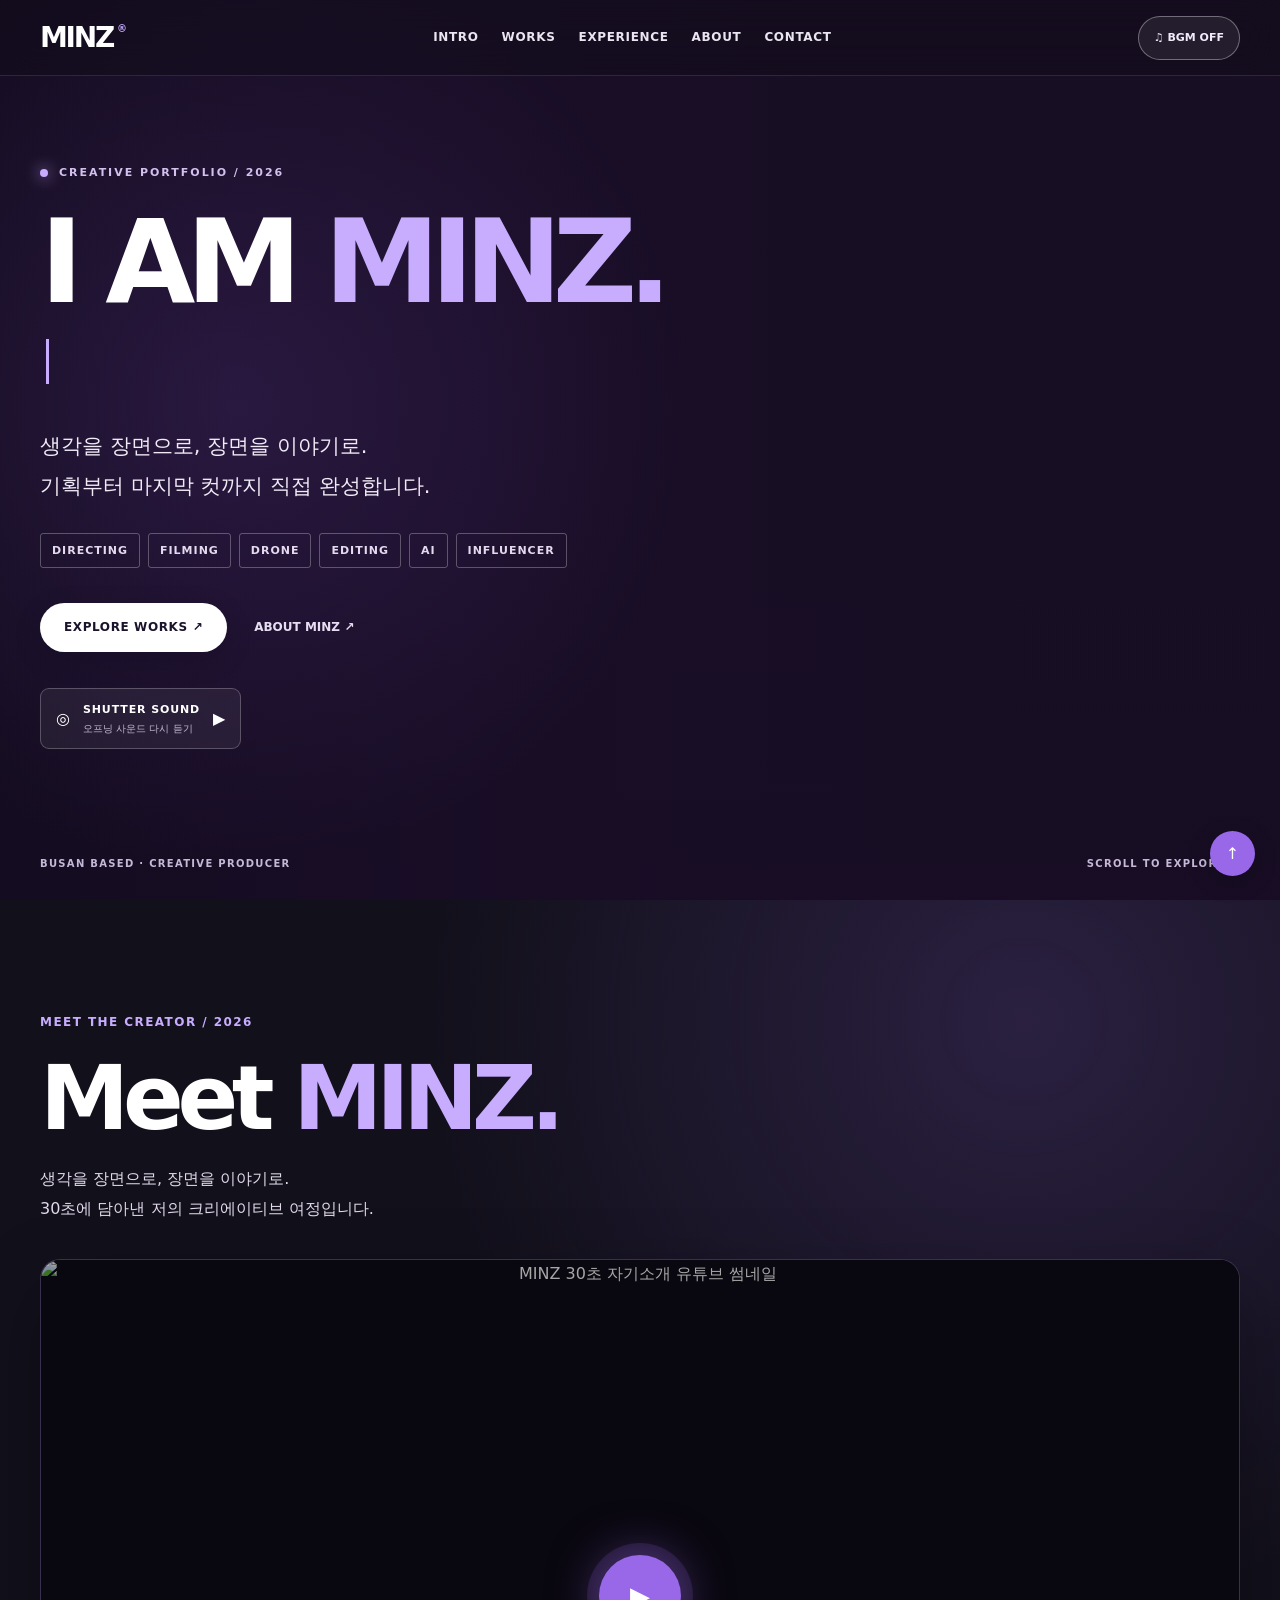
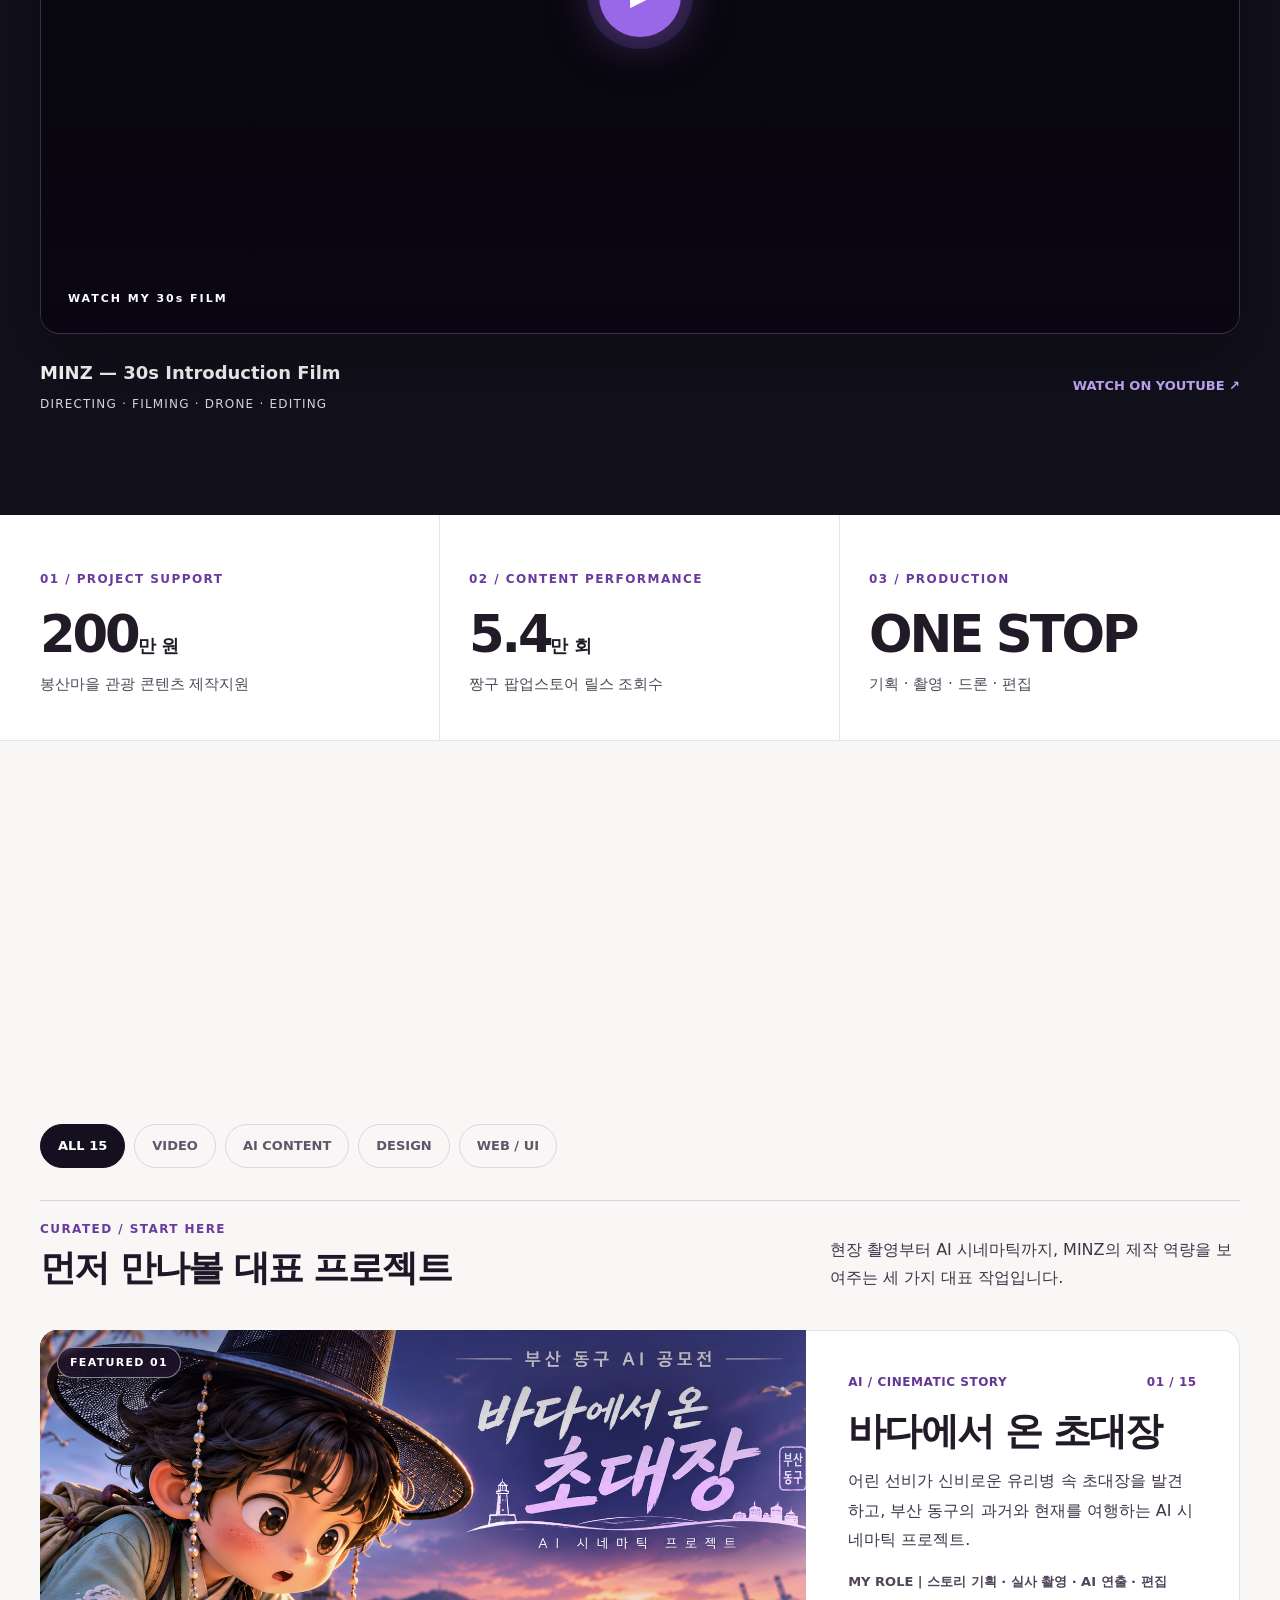
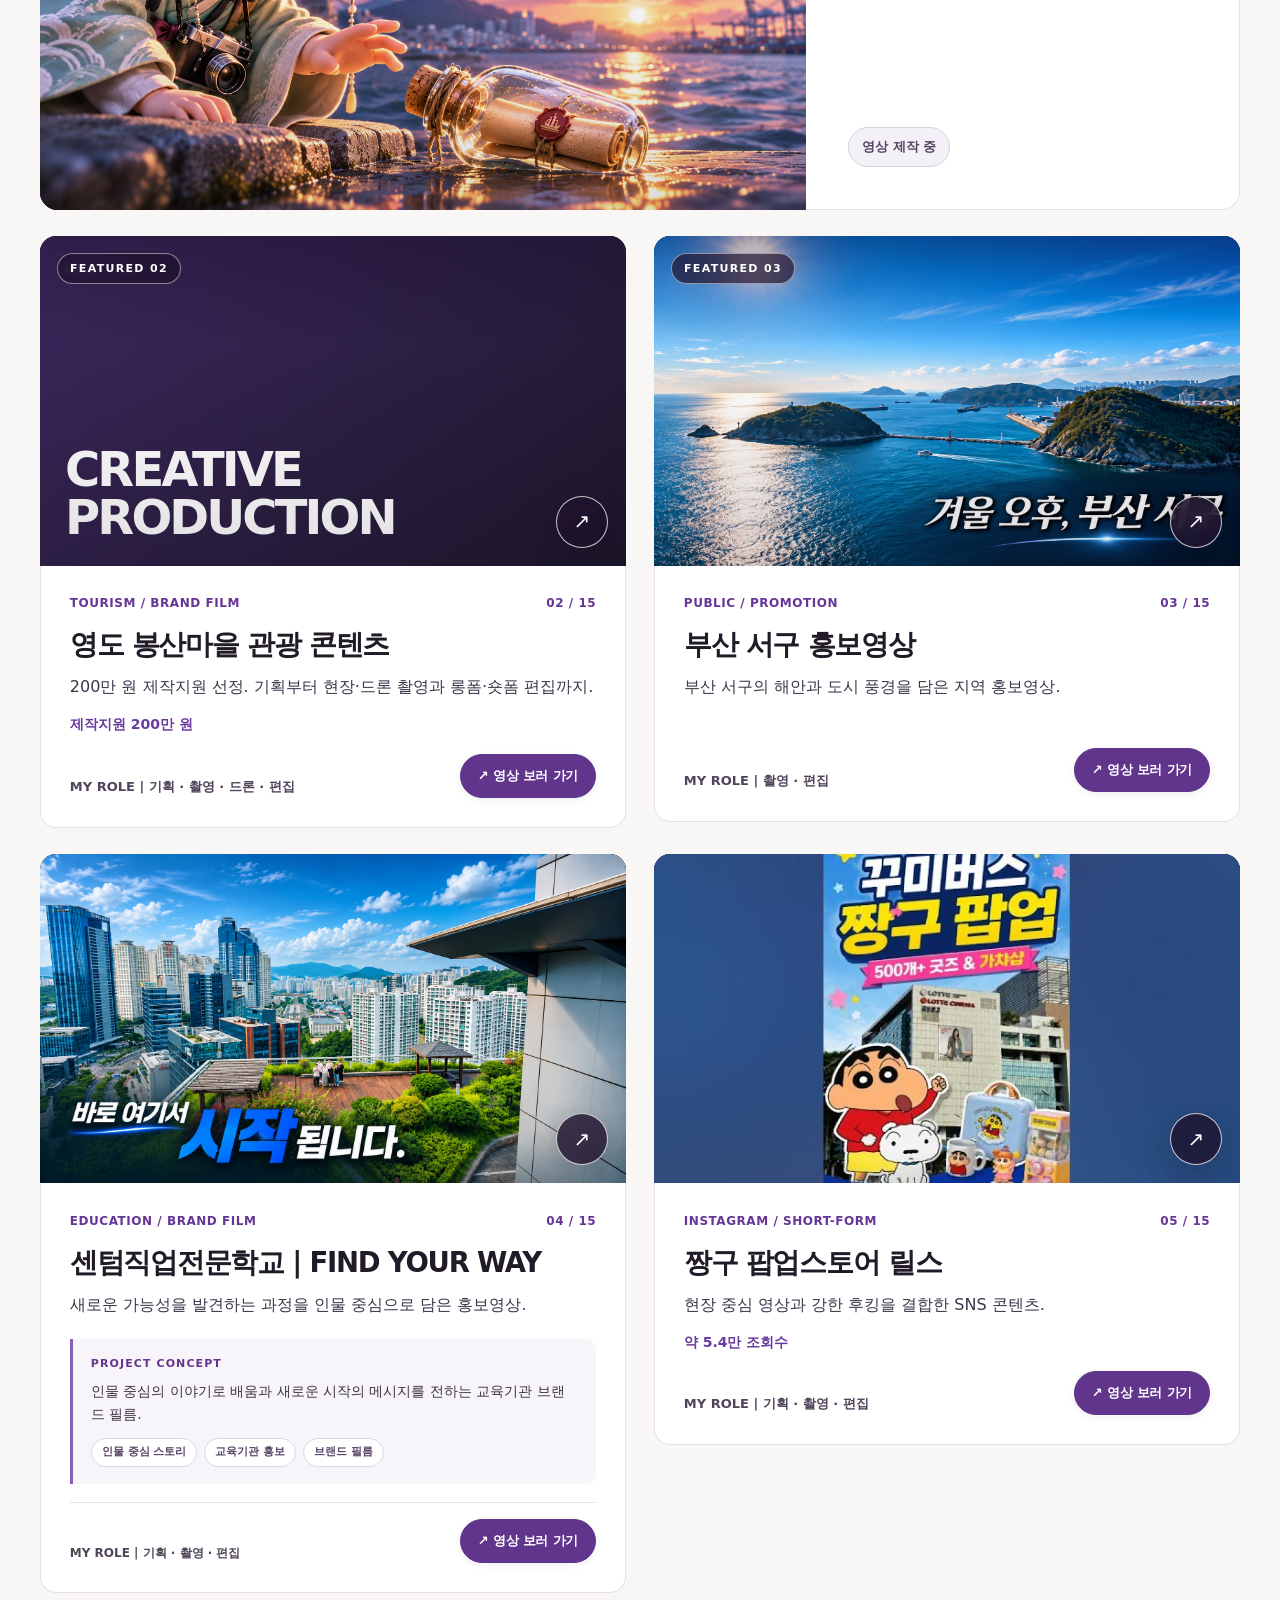
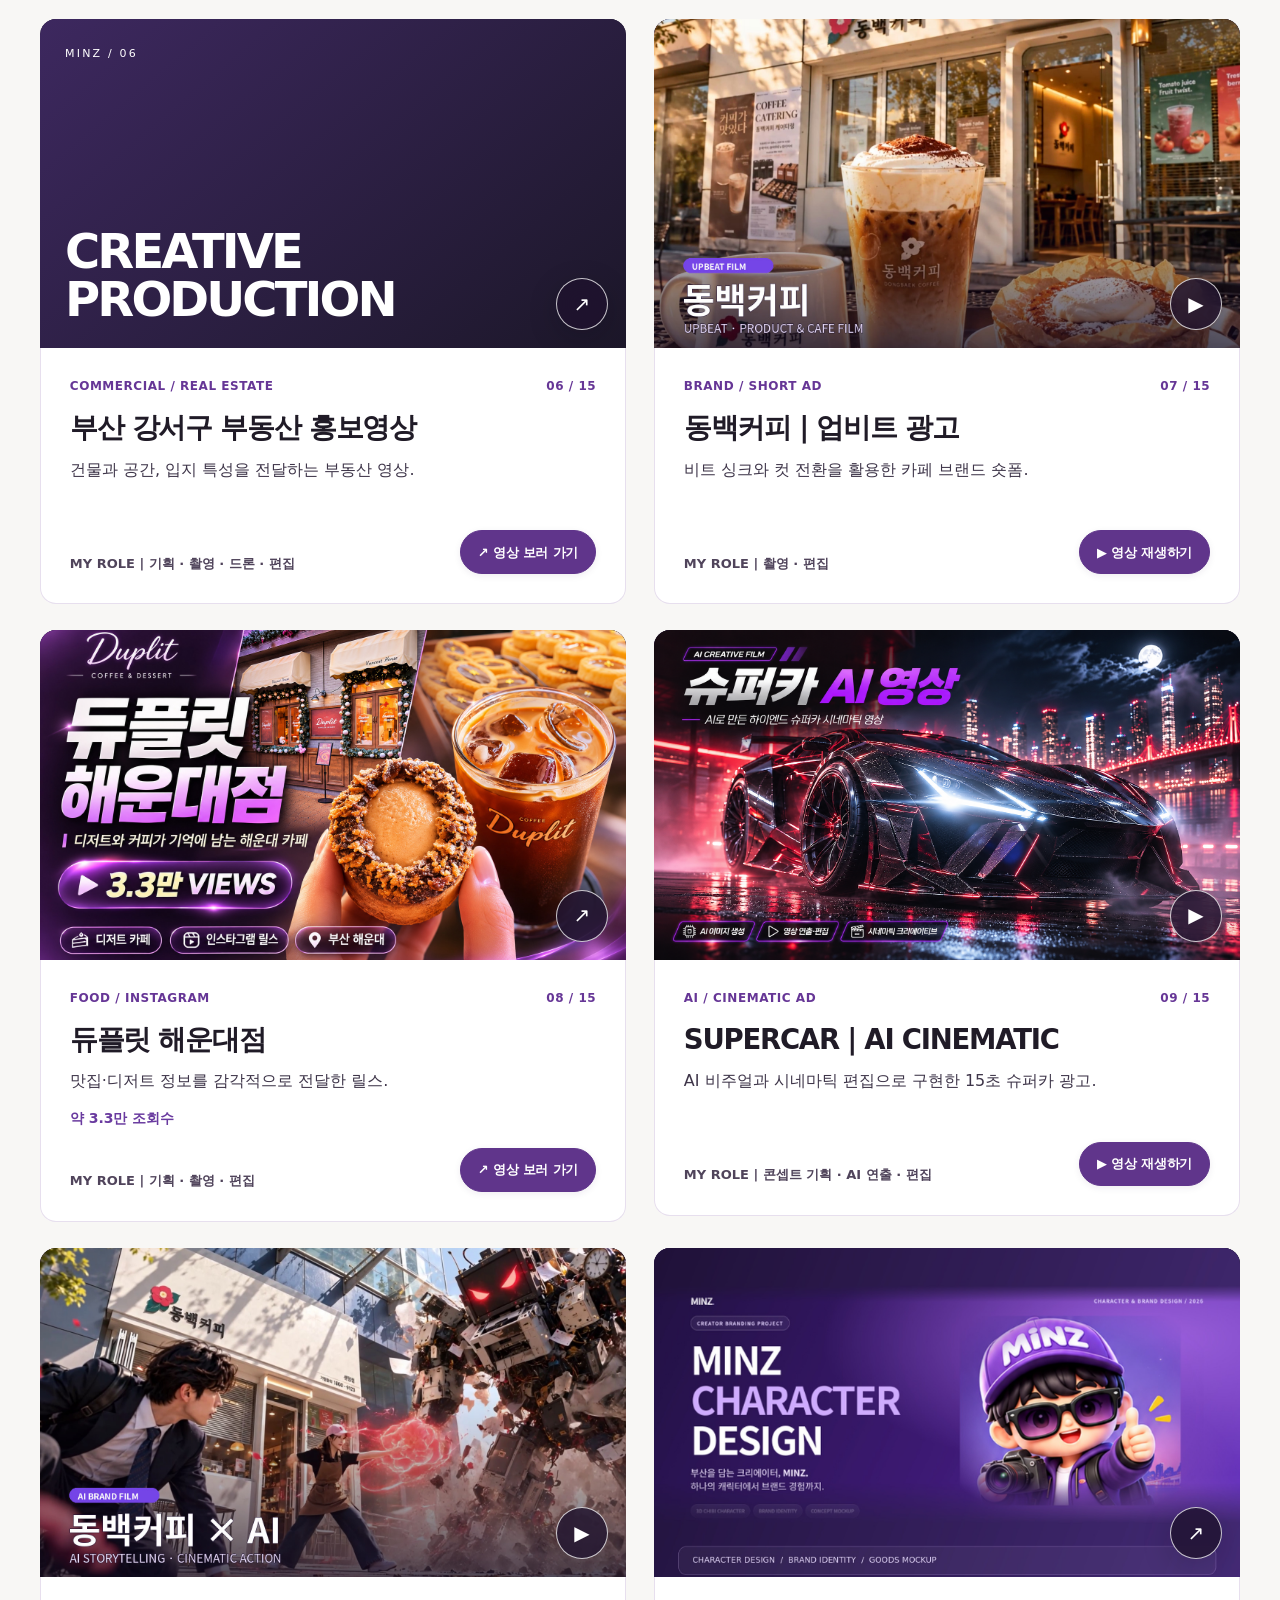
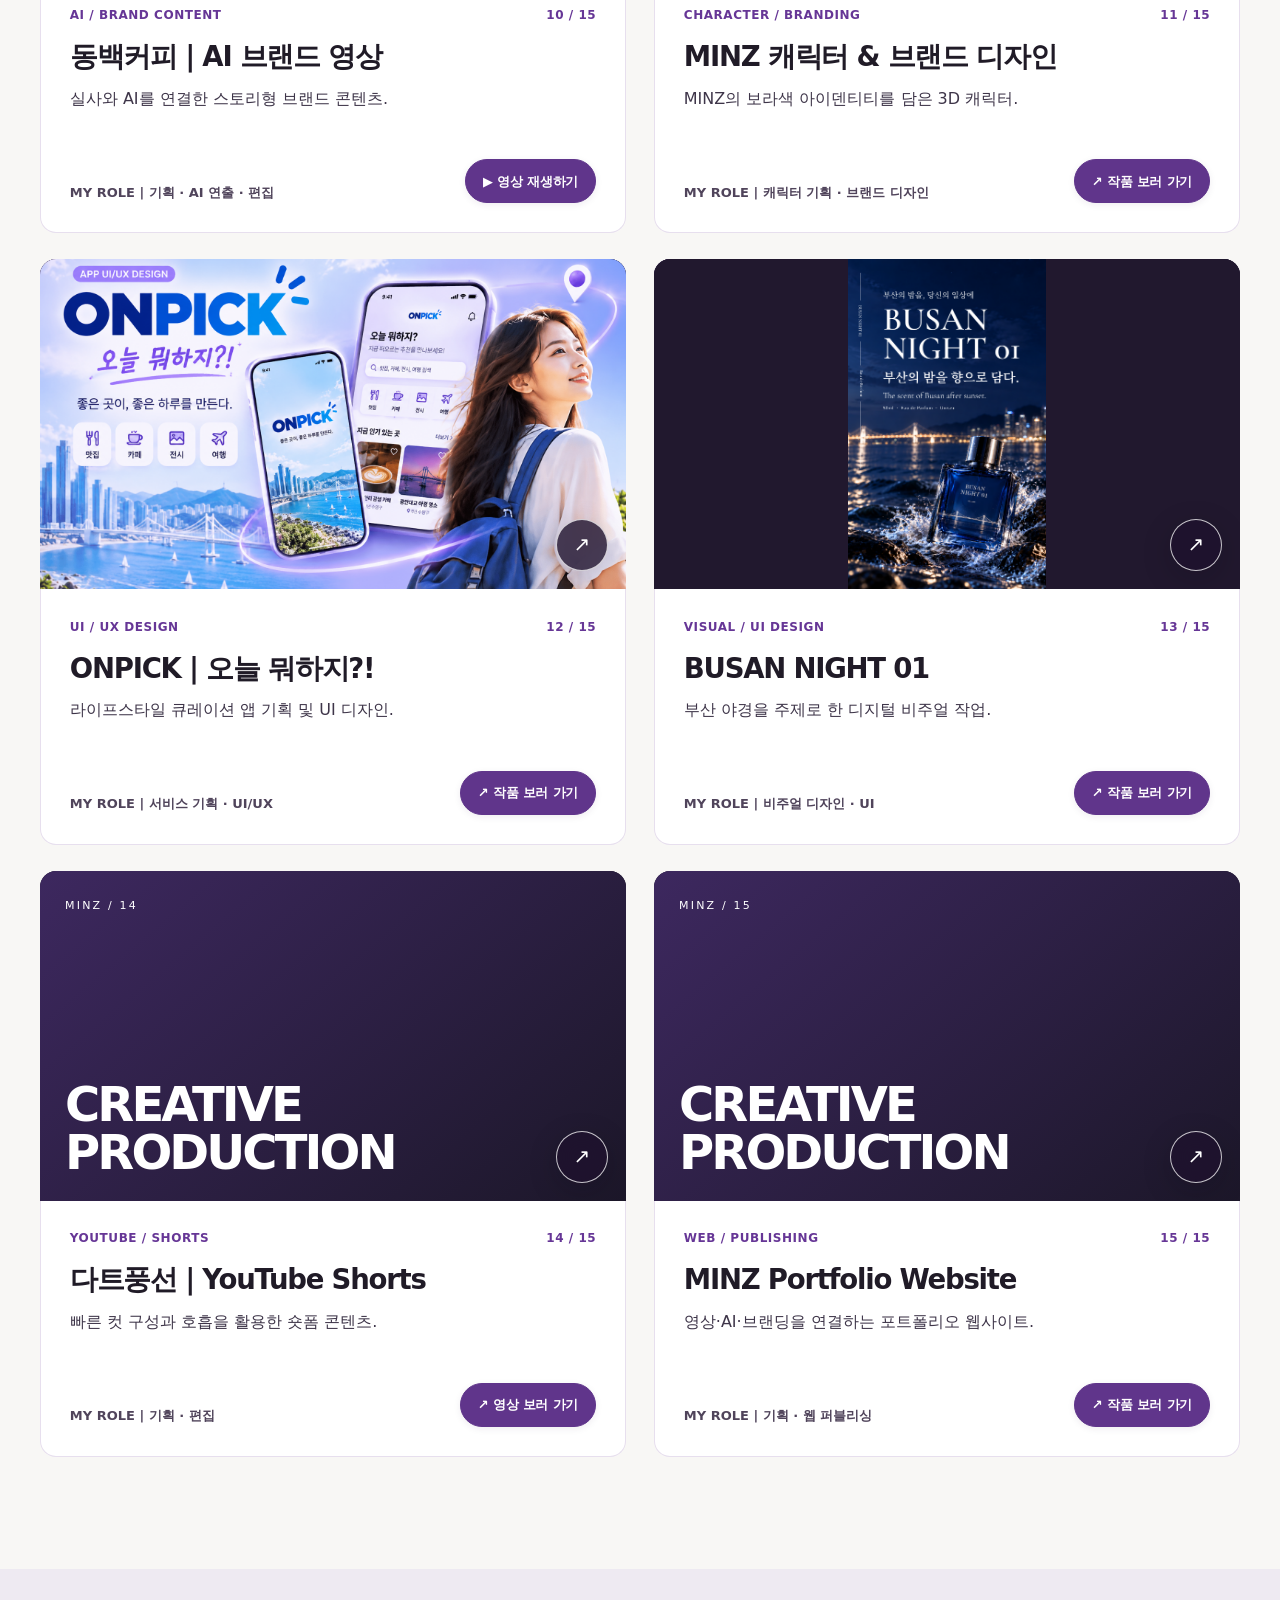
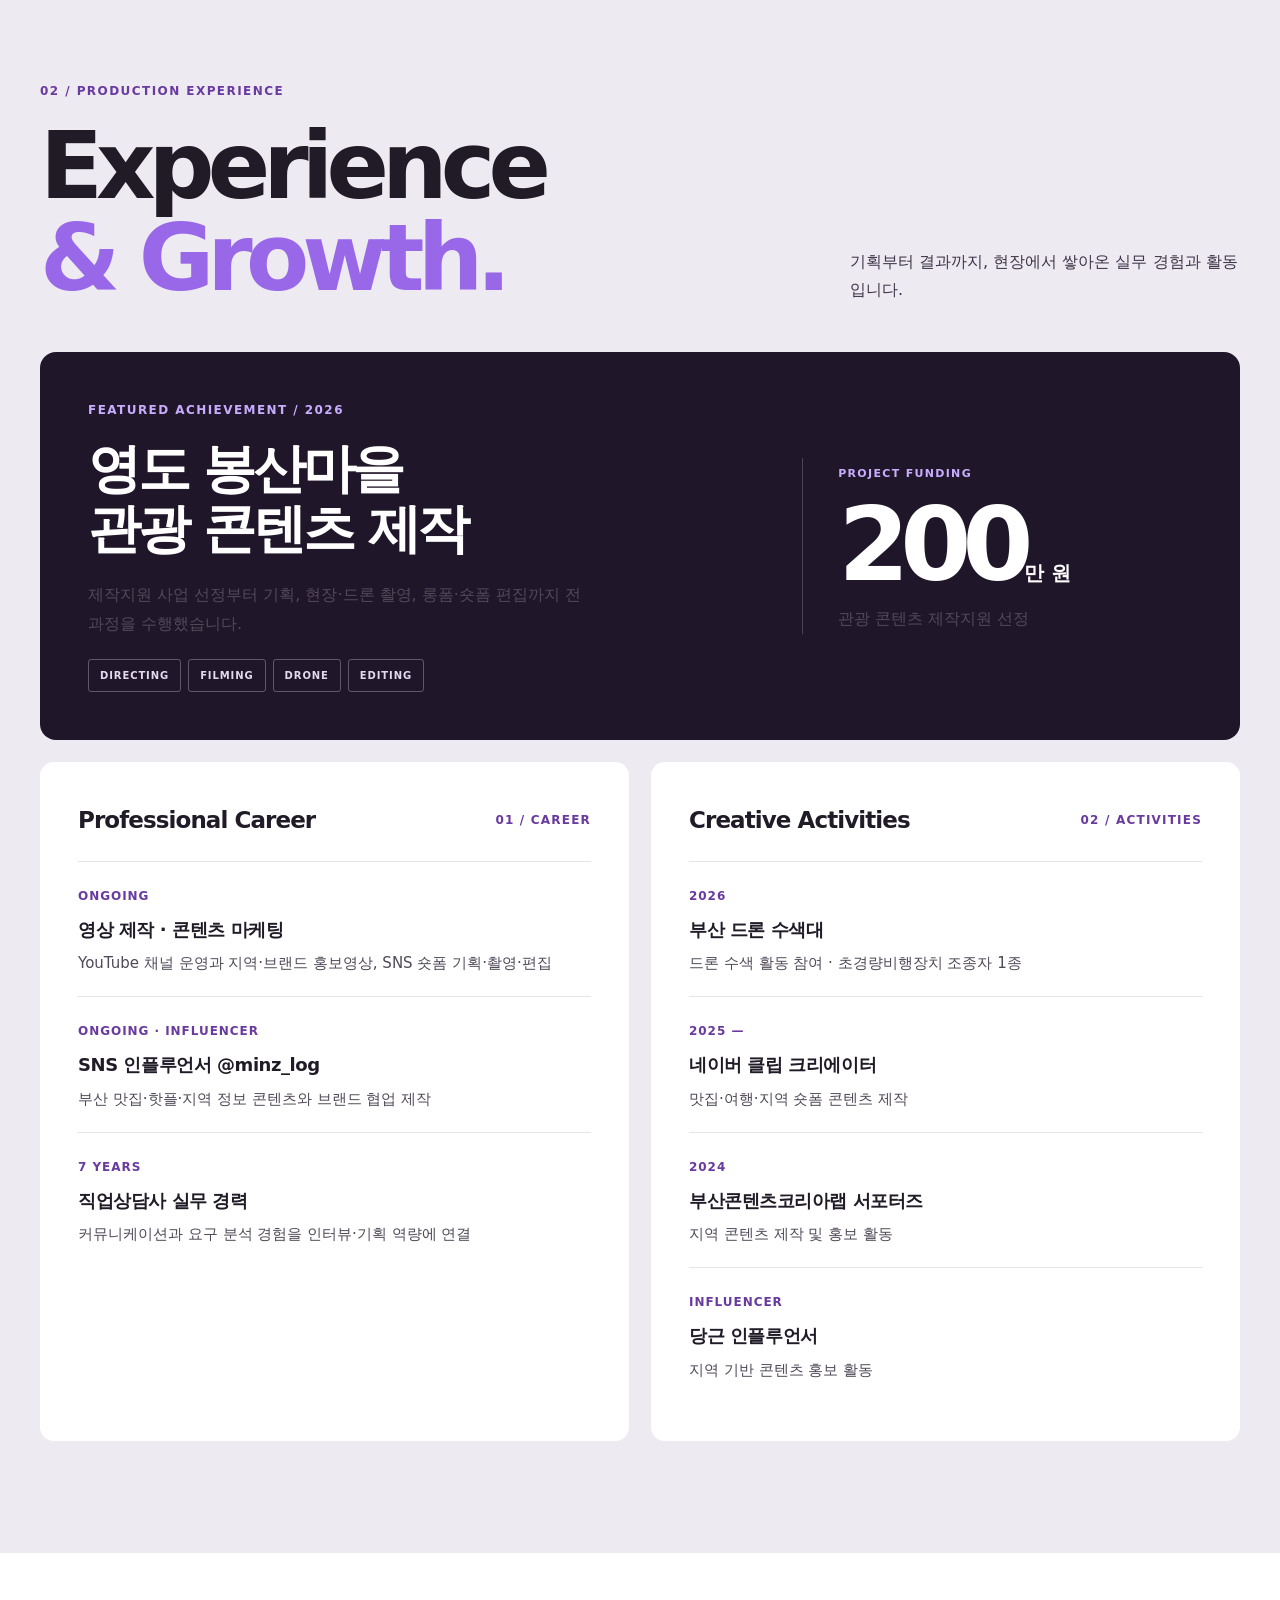
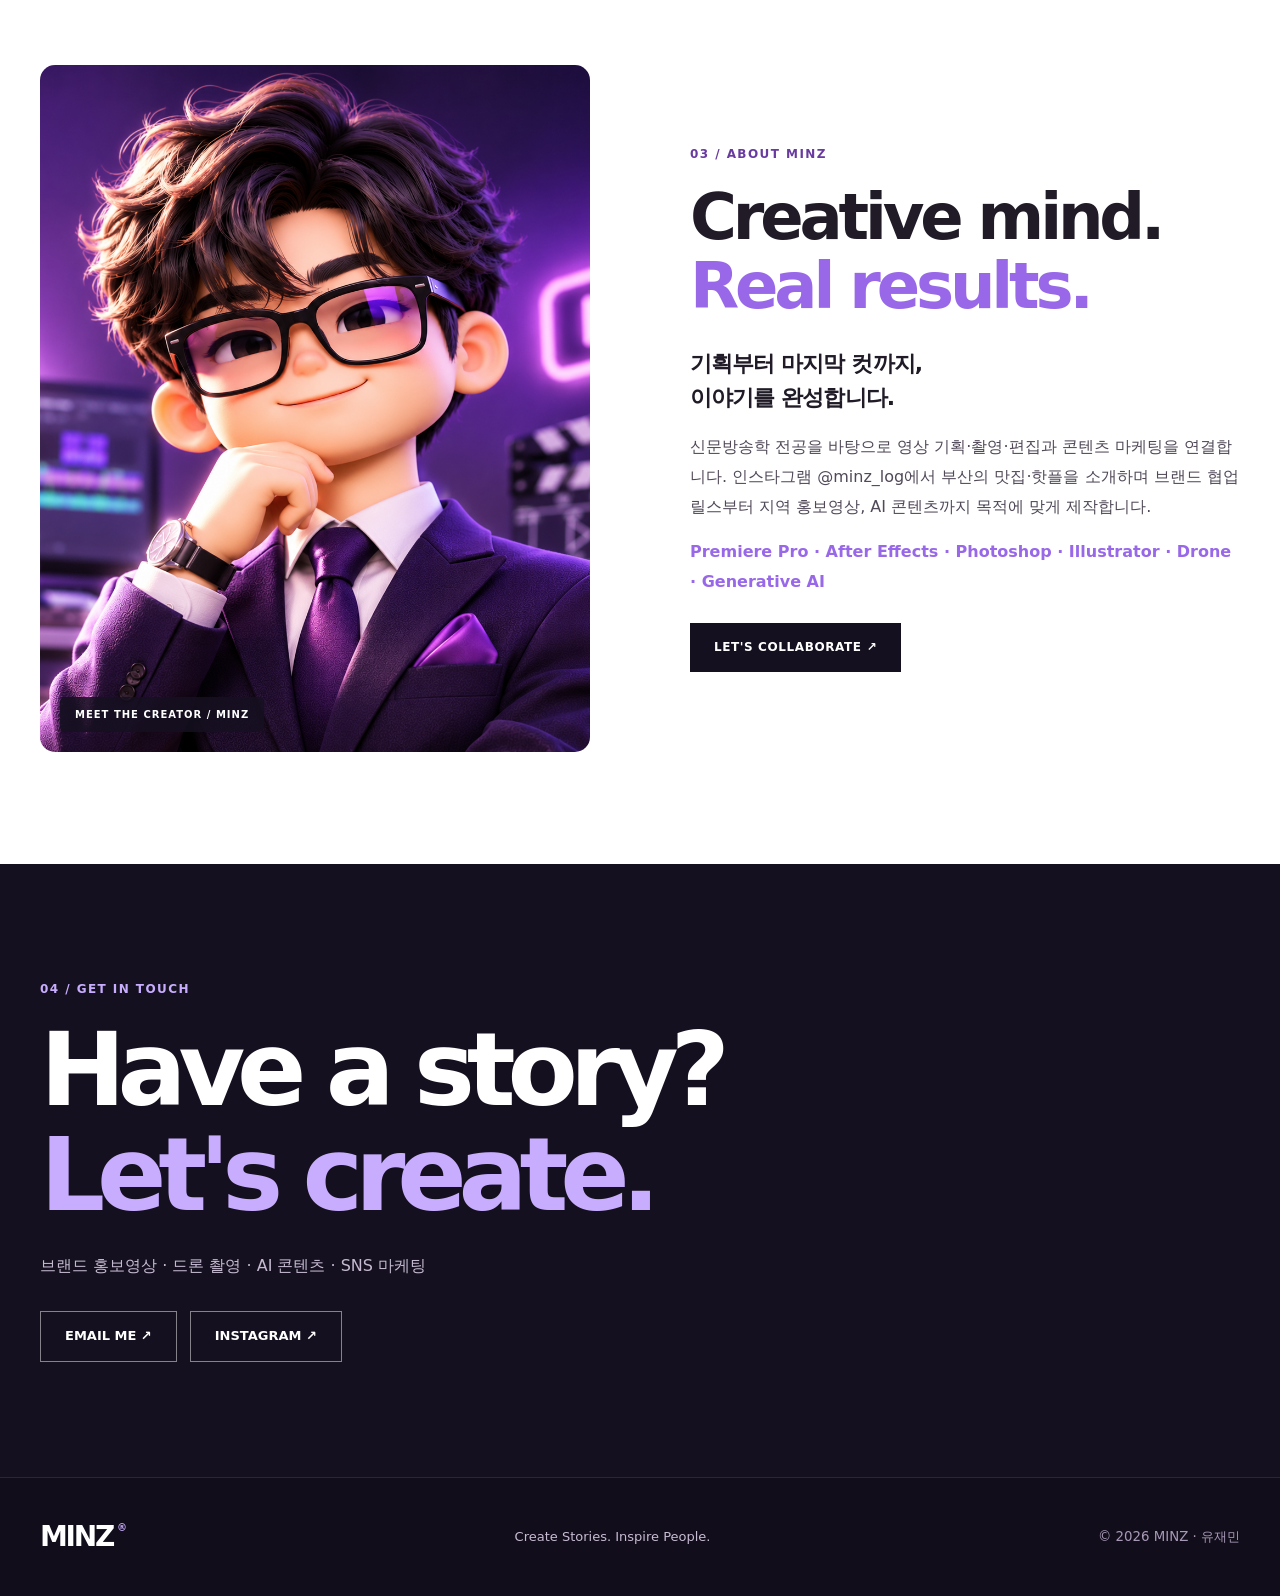
==== commit 47d1c7f5: "up" ====
--- a/index.html
+++ b/index.html
@@ -277,7 +277,8 @@
           : p.url
             ? `<a class="project-cta project-cta--link" href="${esc(p.url)}" target="_blank" rel="noopener noreferrer" aria-label="${esc(p.title)} ${isVideoLink ? '영상 보러 가기' : '작품 보러 가기'}">↗ ${isVideoLink ? '영상 보러 가기' : '작품 보러 가기'}</a>`
             : `<span class="project-cta-status" aria-label="${esc(p.title)} 진행 상태">${esc(p.note || '준비 중')}</span>`;
-        el.innerHTML = `<div class="project-media"><div class="project-placeholder"><small>MINZ / ${num}</small><strong>CREATIVE<br>PRODUCTION</strong></div>${media}${action}</div><div class="project-content"><div class="project-meta"><span>${esc(p.type)}</span><span>${num} / ${projects.length}</span></div><h3>${esc(p.title)}</h3><p>${esc(p.desc)}</p>${caseStudy}${p.result ? `<strong class="project-result">${esc(p.result)}</strong>` : ''}<div class="project-foot"><small>MY ROLE | ${esc(p.role)}</small>${footerCTA}</div></div>`;
+        el.innerHTML = `<div class="project-media"><div class="project-placeholder"><small>MINZ / ${num}</small><strong>CREATIVE<br>PRODUCTION</strong></div>${media}${action}</div><div class="project-content"><div class="project-meta"><span>${esc(p.type)}</span><span>${num} / ${projects.length}</span></div><h3>${esc(p.title)}</h3><p>${esc(p.desc)}</p>${caseStudy}${p.result ? `<strong class="project-result">${esc(p.result)}</strong>` : ''}<div class="project-foot"><small>MY ROLE |
+           ${esc(p.role)}</small>${footerCTA}</div></div>`;
         const image = el.querySelector('img');
         if (image) image.addEventListener('error', () => { const left = (image.dataset.fallbacks || '').split('|').filter(Boolean); if (left.length) { image.src = left.shift(); image.dataset.fallbacks = left.join('|'); } else image.remove(); });
         const mediaEl = el.querySelector('.project-media'); mediaEl.addEventListener('click', e => { if (e.target.closest('button,a')) return; mediaEl.querySelector('.project-action')?.click(); });
